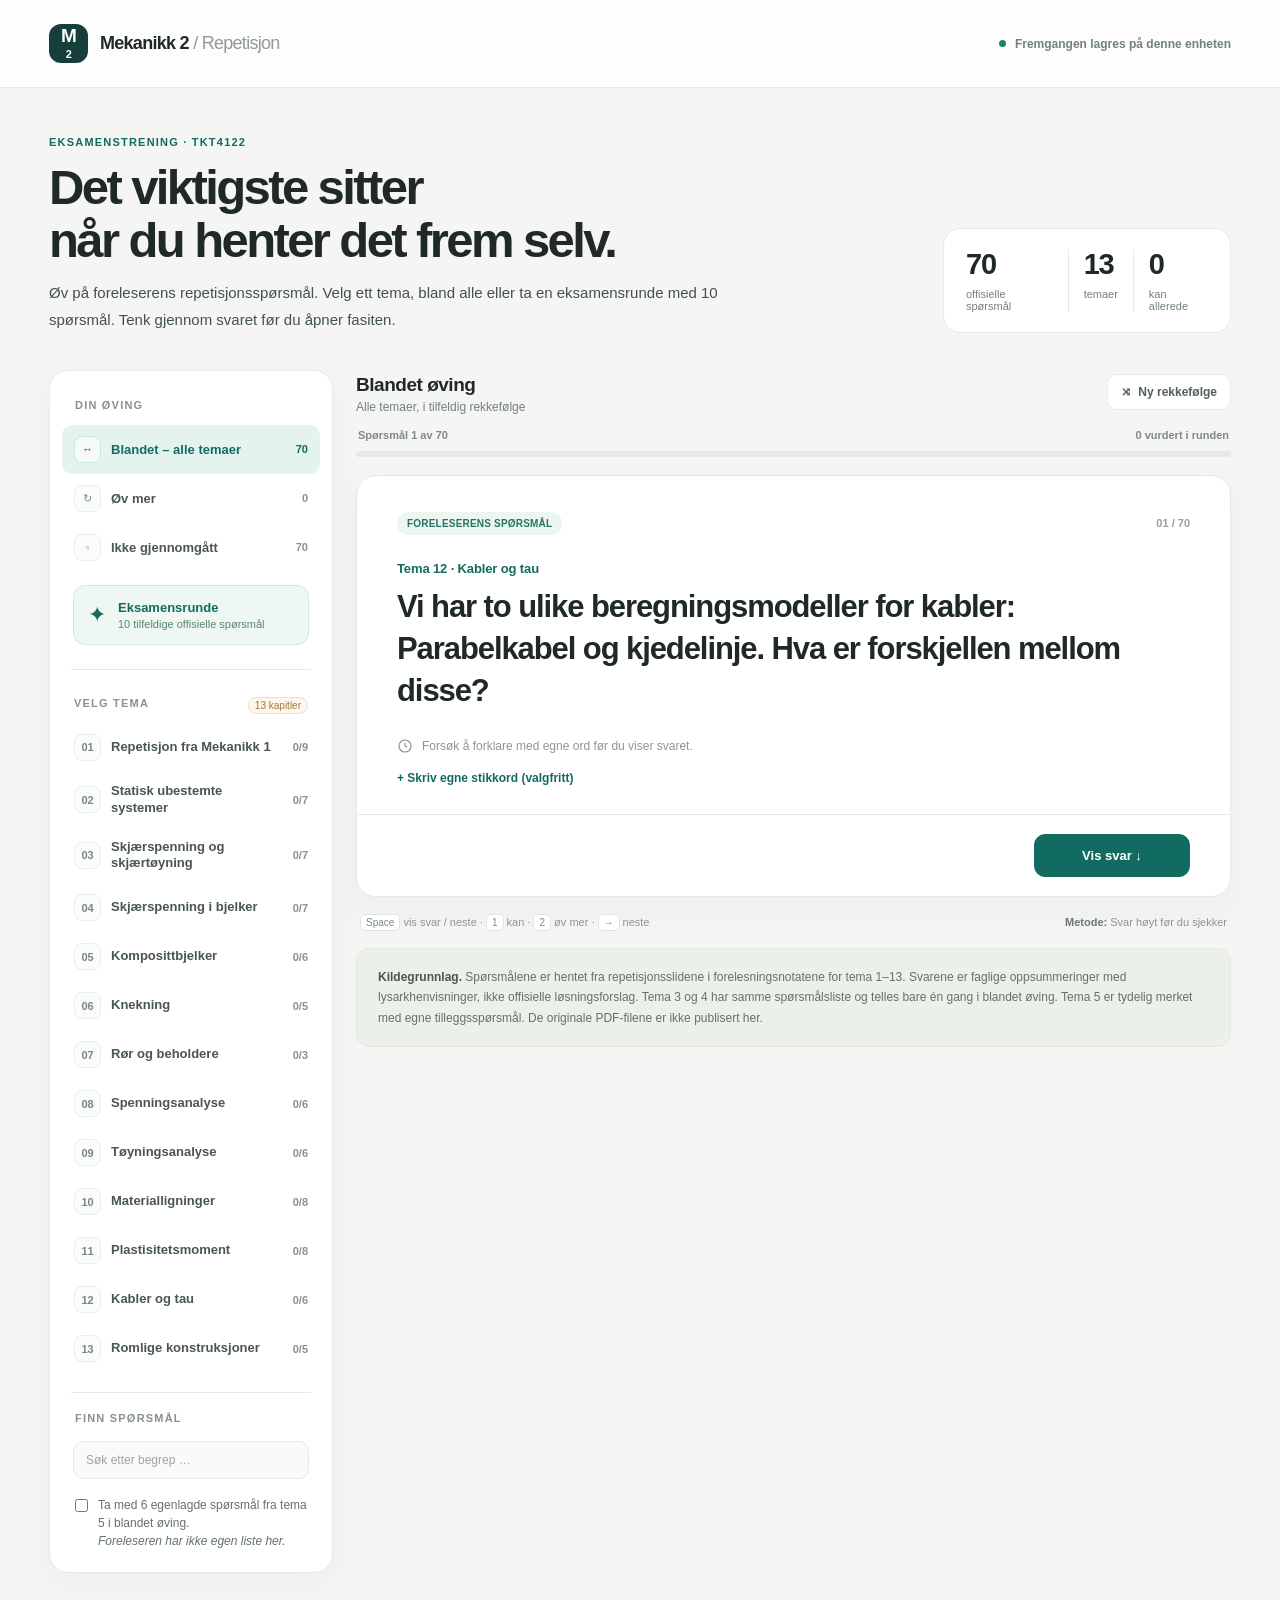
==== mekanikk2/index.html @ dd470636 "Legg til Mekanikk 2-repetisjon med kildebaserte spørsmålkort" ====
<!DOCTYPE html>
<html lang="nb">
<head>
<meta charset="utf-8">
<meta name="viewport" content="width=device-width,initial-scale=1,viewport-fit=cover">
<meta name="theme-color" content="#f5f6f3">
<meta name="description" content="Repetisjonsspørsmål for Mekanikk 2 – 70 offisielle spørsmål fra forelesningsnotatene, med kildebaserte fasitsvar.">
<title>Mek 2 · Repetisjon</title>
<style>
:root{--bg:#f5f6f3;--white:#fff;--ink:#202929;--ink2:#425054;--muted:#73807f;--line:#e5eae6;--accent:#126b60;--accentLight:#e5f3ef;--yellow:#e9ba66;--orange:#ac5c28;--orangeLight:#fbefe0;--red:#b14f49;--redLight:#fbefed;--radius:19px;--shadow:0 10px 38px rgba(35,55,48,.035)}
*{box-sizing:border-box}html{scroll-behavior:smooth}body{margin:0;background:var(--bg);color:var(--ink);font-family:Inter,ui-sans-serif,-apple-system,BlinkMacSystemFont,"Segoe UI",sans-serif;-webkit-font-smoothing:antialiased}button,input,textarea{font:inherit}button{cursor:pointer}button:focus-visible,input:focus-visible,textarea:focus-visible{outline:3px solid #6ca6a0;outline-offset:3px}a{color:var(--accent)}.shell{max-width:1258px;margin:0 auto;padding:0 38px}.topbar{height:88px;border-bottom:1px solid var(--line);background:rgba(255,255,255,.75)}.topbar .shell{display:flex;height:100%;align-items:center;justify-content:space-between}.brand{display:flex;align-items:center;gap:12px;user-select:none;font-weight:790;letter-spacing:-.04em;font-size:18px}.brandmark{display:grid;place-items:center;background:#163f3c;color:#fff;height:39px;width:39px;border-radius:12px;font-size:19px}.brandmark sup{font-size:11px;position:relative;top:-2px}.topnote{display:flex;align-items:center;gap:9px;font-size:12px;color:var(--muted);font-weight:560}.tiny-dot{width:7px;height:7px;background:#16876e;border-radius:50%}
.hero{padding:48px 0 37px;display:grid;grid-template-columns:minmax(0,1fr) 288px;gap:28px;align-items:end}.eyebrow{letter-spacing:.11em;font-weight:790;font-size:11px;text-transform:uppercase;color:var(--accent)}h1{font-size:clamp(32px,4.4vw,49px);letter-spacing:-.053em;line-height:1.085;margin:13px 0 13px;font-weight:760;max-width:730px}.intro{font-size:15px;line-height:1.75;color:var(--ink2);max-width:680px;margin:0}.hero-stats{display:flex;justify-content:space-between;gap:15px;border:1px solid var(--line);border-radius:17px;padding:20px 22px;background:#fff}.stat b{display:block;font-size:29px;font-weight:780;letter-spacing:-.04em;line-height:1.1}.stat span{display:block;font-size:11px;color:var(--muted);margin-top:7px}.stat-divider{width:1px;background:var(--line)}
.main{display:grid;grid-template-columns:284px minmax(0,1fr);gap:23px;align-items:start;padding-bottom:70px}.sidebar{border:1px solid var(--line);background:#fff;border-radius:var(--radius);padding:20px 12px 13px;box-shadow:var(--shadow)}.side-title{padding:0 13px;margin:8px 0 14px;font-size:11px;text-transform:uppercase;font-weight:780;letter-spacing:.11em;color:#87918d}.navbtn{width:100%;display:flex;align-items:center;gap:10px;border:0;background:transparent;color:#495654;border-radius:10px;text-align:left;padding:11px 12px;font-size:13px;font-weight:570;transition:background .15s,color .15s}.navbtn:hover{background:#f4f8f6}.navbtn.active{background:var(--accentLight);color:var(--accent);font-weight:750}.navbtn .navcount{margin-left:auto;font-size:11px;color:#869390;font-weight:650}.navbtn.active .navcount{color:var(--accent)}.number-icon{flex-shrink:0;display:grid;place-items:center;width:27px;height:27px;border:1px solid #e9eeea;border-radius:8px;font-size:11px;color:#788783;background:#fafcfb}.navbtn.active .number-icon{border-color:#cde8dd;background:#f6fbf9;color:var(--accent)}.sidebarhr{margin:19px 9px;border:0;border-top:1px solid var(--line)}.section-head{display:flex;align-items:center;justify-content:space-between;padding:0 12px}.section-head .side-title{padding:0}.extralabel{font-size:10px;color:#a47837;border:1px solid #f0dec4;background:#fdf7ec;border-radius:10px;padding:2px 6px}.checkrow{display:flex;gap:10px;align-items:start;padding:8px 13px 9px;cursor:pointer;font-size:12px;color:#63716d;line-height:1.5}.checkrow input{accent-color:var(--accent);margin:3px 0 0}.searchwrap{padding:3px 11px 9px}.search{width:100%;padding:11px 12px;border:1px solid var(--line);background:#fafbf9;color:var(--ink);border-radius:10px;font-size:12px}.search::placeholder{color:#9ba6a2}.examblock{padding:13px 11px 5px}.examBtn{border:1px solid #d6e5dd;background:#eff7f2;color:var(--accent);display:flex;gap:12px;align-items:center;text-align:left;width:100%;border-radius:12px;padding:14px}.examBtn:hover{background:#e2f0e8}.examBtn strong{font-size:13px;display:block}.examBtn small{display:block;margin-top:3px;color:#5b8376;font-size:11px}.examicon{font-size:22px}
.content{min-width:0}.practice-heading{display:flex;align-items:start;justify-content:space-between;margin:4px 0 15px;gap:15px}.practice-heading h2{font-size:19px;letter-spacing:-.025em;font-weight:740;margin:0 0 4px}.practice-heading p{font-size:12px;color:var(--muted);margin:0}.btn-outline{display:flex;gap:7px;align-items:center;padding:10px 13px;background:#fff;border:1px solid var(--line);border-radius:10px;color:#52615d;font-size:12px;font-weight:640;white-space:nowrap}.btn-outline:hover{border-color:#b9d3c8;color:var(--accent)}.progressrow{display:flex;justify-content:space-between;align-items:center;color:#7d8985;font-size:11px;font-weight:640;margin:0 2px 10px}.track{height:6px;background:#e3eae6;border-radius:99px;overflow:hidden;margin-bottom:18px}.fill{height:100%;background:var(--accent);border-radius:99px;transition:width .25s}
.questioncard{background:#fff;border:1px solid #e3e8e3;border-radius:20px;min-height:395px;box-shadow:0 14px 38px rgba(32,55,44,.04);overflow:hidden}.question-content{padding:36px 40px 28px}.cardtop{display:flex;gap:10px;align-items:center;justify-content:space-between}.pill{border-radius:99px;display:inline-flex;align-items:center;padding:6px 10px;font-size:10px;font-weight:760;letter-spacing:.02em;background:#edf5f1;color:#277464}.pill.extra{background:#fcf4e8;color:#a06d29}.qserial{color:#91a19b;font-size:11px;font-weight:650}.category{color:var(--accent);font-size:13px;font-weight:740;margin:26px 0 10px;letter-spacing:-.01em}.question{font-size:clamp(22px,3.1vw,31px);letter-spacing:-.035em;line-height:1.35;font-weight:690;max-width:760px;margin:0}.prompt{display:flex;gap:9px;align-items:center;color:#8b9892;font-size:12px;margin:27px 0 6px}.prompt svg{flex-shrink:0}.ownreplybtn{font-size:12px;border:0;padding:0;background:none;color:var(--accent);font-weight:650;margin-top:11px}.ownreply{display:none;margin-top:14px}.ownreply.show{display:block}.ownreply textarea{resize:vertical;width:100%;min-height:92px;padding:13px;border:1px solid var(--line);border-radius:11px;background:#fafbf9;color:var(--ink);font-size:13px}.answerbox{display:none;margin:4px 0 0;border-top:1px solid var(--line);padding:24px 40px 28px;background:linear-gradient(180deg,#fcfdfb,#fff)}.answerbox.show{display:block;animation:fade .2s ease}.answer-tag{display:flex;align-items:center;gap:9px;color:var(--accent);font-size:11px;text-transform:uppercase;letter-spacing:.09em;font-weight:800;margin:0 0 12px}.answer-main{font-size:16px;line-height:1.8;letter-spacing:-.006em;margin:0;max-width:770px;font-weight:570}.explain{font-size:13px;line-height:1.8;color:#53615d;margin:13px 0 0;max-width:780px}.formula{font-size:13px;letter-spacing:.01em;line-height:1.6;font-weight:670;color:#315a53;margin:19px 0 0;padding:13px 16px;background:#f1f8f5;border-radius:10px;white-space:pre-wrap;overflow-wrap:anywhere}.source{display:flex;flex-wrap:wrap;gap:7px;align-items:center;color:#7f8985;font-size:11px;margin:20px 0 0}.src-highlight{font-weight:690;color:#586965}.card-footer{border-top:1px solid var(--line);padding:19px 40px;display:flex;align-items:center;justify-content:space-between;gap:18px;background:#fff}.primary{background:var(--accent);color:#fff;border:1px solid var(--accent);border-radius:11px;padding:13px 19px;font-size:13px;font-weight:720;min-width:156px}.primary:hover{background:#105b52}.leftactions{display:flex;gap:8px;flex-wrap:wrap}.assessment{display:none;gap:9px;align-items:center}.assessment.show{display:flex}.ratebtn{display:flex;align-items:center;gap:8px;font-size:12px;font-weight:680;border:1px solid #dce8e0;background:#f8fbf9;color:#416d5f;border-radius:10px;padding:12px 14px}.ratebtn.review{border-color:#eedad6;background:#fff9f8;color:#a45b54}.ratebtn.sel{box-shadow:0 0 0 2px #c0deca inset}.ratebtn.review.sel{box-shadow:0 0 0 2px #e8beb8 inset}.hintbar{display:flex;gap:20px;align-items:center;justify-content:space-between;color:#8b9691;font-size:11px;line-height:1.5;padding:17px 4px}.hintbar span strong{color:#6c7a73}.hintbar kbd{font-family:inherit;font-size:10px;border:1px solid #dfe6e1;background:#fff;padding:2px 5px;border-radius:5px;color:#7b8a83}.footer-msg{padding:18px 21px;background:#ecf0eb;border:1px solid #e3e9e3;border-radius:13px;color:#64716b;font-size:12px;line-height:1.7}.footer-msg strong{color:#465750}.empty{padding:42px 40px;display:flex;flex-direction:column;align-items:start;gap:12px}.empty h3{margin:0;font-size:25px;letter-spacing:-.03em}.empty p{margin:0;line-height:1.7;color:#65716c;font-size:14px;max-width:560px}.empty .primary{margin-top:9px}.status-chip{display:inline-flex;gap:7px;align-items:center;border:1px solid #e2e9e4;border-radius:30px;font-size:11px;padding:6px 10px;background:#fff;color:#607269}
@keyframes fade{from{opacity:.2;transform:translateY(-3px)}to{opacity:1;transform:translateY(0)}}
@media(max-width:950px){.shell{padding:0 24px}.main{grid-template-columns:238px minmax(0,1fr);gap:16px}.hero{grid-template-columns:1fr}.hero-stats{max-width:350px}.question-content,.answerbox{padding-left:27px;padding-right:27px}.card-footer{padding-left:27px;padding-right:27px}}
@media(max-width:690px){.shell{padding:0 16px}.topbar{height:70px}.topnote{font-size:10px}.topnote .tiny-dot{display:none}.brand{font-size:16px}.brandmark{height:35px;width:35px}.hero{padding:31px 0 25px;gap:19px}.hero h1{font-size:35px}.intro{font-size:13px}.hero-stats{max-width:unset;padding:15px 19px}.stat b{font-size:23px}.stat span{font-size:10px}.main{display:flex;flex-direction:column;gap:22px}.sidebar{width:100%;padding:15px 10px 10px}.topiclist{display:grid;grid-template-columns:repeat(2,minmax(0,1fr));gap:2px}.topiclist .navbtn{font-size:11px;padding:8px 7px;gap:6px}.topiclist .number-icon{width:23px;height:23px;font-size:10px}.navbtn .navcount{font-size:10px}.section-head .side-title{margin:8px 0}.examblock{padding:10px 7px}.practice-heading{margin-top:0}.practice-heading h2{font-size:17px}.questioncard{min-height:unset}.question-content{padding:27px 23px 22px}.question{font-size:25px}.category{margin-top:23px}.answerbox{padding:23px}.card-footer{padding:14px 18px;display:flex;align-items:stretch;flex-direction:column-reverse;gap:11px}.card-footer .primary{width:100%}.leftactions{width:100%}.assessment{width:100%}.ratebtn{flex:1;justify-content:center}.hintbar{display:none}.footer-msg{font-size:11px}.progressrow{margin-top:4px}.searchwrap{padding:1px 7px 6px}}
@media(prefers-reduced-motion:reduce){*{scroll-behavior:auto!important;animation:none!important;transition:none!important}}
</style>
</head>
<body>
<div class="topbar"><div class="shell"><div class="brand"><div class="brandmark">M<sup>2</sup></div><span>Mekanikk 2 <span style="color:#8f9a94;font-weight:470">/ Repetisjon</span></span></div><div class="topnote"><span class="tiny-dot"></span>Fremgangen lagres på denne enheten</div></div></div>
<div class="shell"><section class="hero"><div><div class="eyebrow">EKSAMENSTRENING · TKT4122</div><h1>Det viktigste sitter<br>når du henter det frem selv.</h1><p class="intro">Øv på foreleserens repetisjonsspørsmål. Velg ett tema, bland alle eller ta en eksamensrunde med 10 spørsmål. Tenk gjennom svaret før du åpner fasiten.</p></div><div class="hero-stats"><div class="stat"><b id="statOfficial">70</b><span>offisielle spørsmål</span></div><div class="stat-divider"></div><div class="stat"><b id="statTopics">13</b><span>temaer</span></div><div class="stat-divider"></div><div class="stat"><b id="statKnown">0</b><span>kan allerede</span></div></div></section>
<div class="main"><aside class="sidebar" aria-label="Velg øving og tema">
<div class="side-title">Din øving</div><button class="navbtn active" type="button" id="navAll" data-nav="all"><span class="number-icon">↔</span> Blandet – alle temaer <span class="navcount">70</span></button><button class="navbtn" type="button" id="navReview" data-nav="review"><span class="number-icon">↻</span> Øv mer <span class="navcount" id="reviewCount">0</span></button><button class="navbtn" type="button" id="navUnseen" data-nav="unseen"><span class="number-icon">◦</span> Ikke gjennomgått <span class="navcount" id="unseenCount">70</span></button>
<div class="examblock"><button type="button" class="examBtn" id="examButton"><span class="examicon">✦</span><span><strong>Eksamensrunde</strong><small>10 tilfeldige offisielle spørsmål</small></span></button></div>
<hr class="sidebarhr"><div class="section-head"><span class="side-title">Velg tema</span><span class="extralabel">13 kapitler</span></div><div class="topiclist" id="topicList"></div><hr class="sidebarhr"><div class="side-title">Finn spørsmål</div><div class="searchwrap"><input class="search" id="searchInput" type="search" placeholder="Søk etter begrep …" aria-label="Søk i spørsmålene"></div><label class="checkrow"><input type="checkbox" id="includeExtra"> <span>Ta med 6 egenlagde spørsmål fra tema 5 i blandet øving.<br><em>Foreleseren har ikke egen liste her.</em></span></label></aside>
<section class="content" aria-label="Spørsmål og svar"><div class="practice-heading"><div><h2 id="sessionTitle">Blandet øving</h2><p id="sessionSubtitle">Alle foreleserens spørsmål, tilfeldig rekkefølge</p></div><button type="button" class="btn-outline" id="reshuffle" title="Start ny tilfeldig runde"><span aria-hidden="true">⤨</span> Ny rekkefølge</button></div><div class="progressrow"><span id="sessionCounter">Spørsmål 1 av 70</span><span id="sessionCompleted">0 gjennomgått i runden</span></div><div class="track" role="progressbar" aria-label="Fremgang i øvingsrunde" aria-valuemin="0" aria-valuemax="100" aria-valuenow="0" id="progressBar"><div class="fill" id="progressFill" style="width:0%"></div></div>
<div id="questionArea" aria-live="polite"></div><div class="hintbar"><span><kbd>Space</kbd> vis svar / neste · <kbd>1</kbd> kan · <kbd>2</kbd> øv mer · <kbd>→</kbd> neste</span><span><strong>Metode:</strong> Svar høyt før du sjekker</span></div><div class="footer-msg"><strong>Kildegrunnlag.</strong> Spørsmålene er hentet fra repetisjonsslidene i forelesningsnotatene for tema 1–13. Svarene er faglige oppsummeringer med lysarkhenvisninger, ikke offisielle løsningsforslag. Tema 3 og 4 har samme spørsmålsliste og telles bare én gang i blandet øving. Tema 5 er tydelig merket med egne tilleggsspørsmål. De originale PDF-filene er ikke publisert her.</div></section></div></div>
<script id="dataset" type="application/json">{"topics":[{"id":1,"name":"Repetisjon fra Mekanikk 1","file":"1 Repetisjon fra Mekanikk 1 (1).pdf","questions":9},{"id":2,"name":"Statisk ubestemte systemer","file":"2 Statisk ubestemte systemer.pdf","questions":7},{"id":3,"name":"Skjærspenning og skjærtøyning","file":"3 Skjærspenning i bjelker.pdf","questions":7},{"id":4,"name":"Skjærspenning i bjelker","file":"4 Skjærspenning i bjelker.pdf","questions":7},{"id":5,"name":"Komposittbjelker","file":"5 Komposittbjelker.pdf","questions":6},{"id":6,"name":"Knekning","file":"6 Knekning.pdf","questions":5},{"id":7,"name":"Rør og beholdere","file":"7 - Rør og beholdere.pdf","questions":3},{"id":8,"name":"Spenningsanalyse","file":"8 Spenningsanalyse.pdf","questions":6},{"id":9,"name":"Tøyningsanalyse","file":"9 Tøyningsanalyse.pdf","questions":6},{"id":10,"name":"Materialligninger","file":"10 Materialligninger (1).pdf","questions":8},{"id":11,"name":"Plastisitetsmoment","file":"11 Plastisitetsmoment.pdf","questions":8},{"id":12,"name":"Kabler og tau","file":"12 Kabler og tau.pdf","questions":6},{"id":13,"name":"Romlige konstruksjoner","file":"13 Romlige konstruksjoner.pdf","questions":5}],"questions":[{"id":"t1q1","topics":[1],"q":"Hvordan defineres normalspenning σ og skjærspenning τ?","short":"Normalspenning σ virker normalt på en snittflate. Skjærspenning τ virker tangentielt (parallelt) med snittflaten.","detail":"Ved sentrisk aksialkraft og jevn fordeling er σ = N/A. Midlere skjærspenning ved skjærkraft er τ_middel = V/A; den reelle fordelingen kan være ujevn.","formula":"σ = N/A   ·   τ_middel = V/A","refs":[3,4,12],"ref_labels":["1-3","1-4","1-12"],"official":true,"source_label":"Tema 1: 1-35"},{"id":"t1q2","topics":[1],"q":"Hvordan defineres lengdetøyning ε og skjærtøyning γ?","short":"Lengdetøyning ε beskriver relativ lengdeendring; skjærtøyning γ beskriver vinkelendringen mellom materiallinjer som opprinnelig sto normalt på hverandre.","detail":"Lengdetøyning er dimensjonsløs. Skjærtøyning uttrykkes i radianer og er også dimensjonsløs.","formula":"ε = ΔL/L₀   ·   γ = vinkelendring [rad]","refs":[5,6,12],"ref_labels":["1-5","1-6","1-12"],"official":true,"source_label":"Tema 1: 1-35"},{"id":"t1q3","topics":[1],"q":"Hva forstår vi med lineær elastisitet? Formuler Hookes lov.","short":"Lineær elastisitet betyr at spenning og tøyning er proporsjonale og at deformasjonen går tilbake ved avlastning. Denne sammenhengen kalles Hookes lov.","detail":"E er elastisitetsmodulen for normaltøyning, mens G er skjærmodulen. Loven gjelder i materialets lineært elastiske område.","formula":"σ = Eε   ·   τ = Gγ","refs":[7,9,12],"ref_labels":["1-7","1-9","1-12"],"official":true,"source_label":"Tema 1: 1-35"},{"id":"t1q4","topics":[1],"q":"Hvordan beregner vi spenning og deformasjon pga. aksialkraft (N), bøyemoment (M) og torsjonsmoment (Mx = T)?","short":"Vi bruker sammenhengen mellom snittkraft, spenning og stivhet for hver lastvirkning: aksialkraft gir normalspenning og lengdeendring, bøyemoment gir bøyespenning og krumning, torsjon gir skjærspenning og vridning.","detail":"For konstant tverrsnitt, lineært elastisk materiale og de vanlige bjelkeantakelsene: aksial stav ΔL = NL/(EA); bøying σ = Mz/I og 1/ρ = M/(EI); for sirkulære aksler i torsjon τ = Tr/Iₚ og vridningsvinkel φ = TL/(GIₚ). Fortegn og akser må følge oppgavens konvensjon.","formula":"Aksialt: σ=N/A, ΔL=NL/(EA)  ·  Bøying: σ=Mz/I, 1/ρ=M/(EI)  ·  Torsjon (sirkel): τ=Tr/Iₚ, φ=TL/(GIₚ)","refs":[10,12,13,21,23],"ref_labels":["1-10","1-12","1-13","1-21","1-24"],"official":true,"source_label":"Tema 1: 1-35"},{"id":"t1q5","topics":[1],"q":"Hvordan bestemmer vi beliggenheten til arealsenteret av et tverrsnitt?","short":"Arealsenteret finnes ved å dividere tverrsnittets første arealmoment med totalarealet.","detail":"Del gjerne et sammensatt tverrsnitt i rektangler. Summer Aᵢ·yᵢ og Aᵢ·zᵢ med fortegn; et hull har negativt areal. Arealsenteret ligger i skjæringspunktet mellom aksene gjennom de beregnede koordinatene.","formula":"y꜀ = Σ(Aᵢyᵢ)/ΣAᵢ   ·   z꜀ = Σ(Aᵢzᵢ)/ΣAᵢ","refs":[16,17],"ref_labels":["1-16","1-17"],"official":true,"source_label":"Tema 1: 1-35"},{"id":"t1q6","topics":[1],"q":"Hvordan regner vi ut andre arealmoment av et tverrsnitt?","short":"Andre arealmoment finnes ved å integrere kvadrert avstand til aktuell akse over tverrsnittsarealet.","detail":"For sammensatte tverrsnitt summerer vi hvert delareals eget andre arealmoment og Steiner-bidraget Aᵢdᵢ². Avstanden d må måles vinkelrett på den aktuelle aksen.","formula":"Iᵧ = ∫ z² dA   ·   Iᵧ = Σ(Iᵧ,egen,ᵢ + Aᵢdᵢ²)","refs":[16,18,19],"ref_labels":["1-16","1-18","1-19"],"official":true,"source_label":"Tema 1: 1-35"},{"id":"t1q7","topics":[1],"q":"Hvordan bestemmer vi lastvirkningsdiagrammene (N, V, M) til en konstruksjon? Hva bruker vi diagrammene til?","short":"Finn først opplagerreaksjonene fra likevekt, legg snitt i konstruksjonen og bestem indre normalkraft N, skjærkraft V og bøyemoment M som funksjon av posisjon. Tegn diagrammene.","detail":"Diagrammene viser hvordan lastene føres gjennom konstruksjonen og brukes til dimensjonering av styrke og deformasjoner. Kontroll: V er stigningstallet til M, og M har ekstremum der V=0 (på glatte deler).","formula":"dM/dx = V (med forelesningens fortegnskonvensjon)","refs":[26,27,28],"ref_labels":["1-27","1-28","1-29"],"official":true,"source_label":"Tema 1: 1-35"},{"id":"t1q8","topics":[1],"q":"Hva er forutsetningene for lineær (teknisk) bjelketeori?","short":"Teknisk bjelketeori forutsetter at plane tverrsnitt forblir plane og normale på bjelkeaksen, enaksial spenningstilstand, lineært elastisk materiale og små helninger/deformasjoner.","detail":"Dette er Navier–Bernoulli-hypotesen: skjærdeformasjoner neglisjeres i bøyeberegningen. Dermed varierer lengdetøyning og normalspenning lineært gjennom høyden.","formula":"σ = Mz/I   ·   1/ρ = M/(EI)","refs":[21,22,23],"ref_labels":["1-21","1-22","1-24"],"official":true,"source_label":"Tema 1: 1-35"},{"id":"t1q9","topics":[1],"q":"Hva forstår vi med krumning? Hvilken sammenheng har vi mellom moment og krumning?","short":"Krumning er et mål på hvor kraftig den deformerte bjelkeaksen bøyer seg, definert som 1/ρ der ρ er krumningsradiusen.","detail":"Ved lineær elastisk bøying er krumningen proporsjonal med momentet og omvendt proporsjonal med bøyestivheten EI. For små helninger kan den knyttes til den andrederiverte av nedbøyningen.","formula":"1/ρ = M/(EI)   ·   M/(EI) = −wʺ (med valgt fortegn)","refs":[22,23],"ref_labels":["1-22","1-24"],"official":true,"source_label":"Tema 1: 1-35"},{"id":"t2q1","topics":[2],"q":"Hva er kriteriet for at en konstruksjon er statisk (u)bestemt?","short":"En konstruksjon er statisk ubestemt når antall ukjente reaksjoner/snittsresultanter er større enn antall uavhengige likevektsligninger.","detail":"Et statisk bestemt, stabilt system kan beregnes med likevektsligningene alene. Ekstra fastholdinger gjør systemet statisk ubestemt; telling er et første kriterium og konstruksjonen må også være stabil.","formula":"2D: ΣFₓ=0, ΣF_z=0, ΣM=0","refs":[3,30],"ref_labels":["2-3","2-30"],"official":true,"source_label":"Tema 2: 2-31"},{"id":"t2q2","topics":[2],"q":"I en statisk ubestemt konstruksjon er det «for få» likevektsligninger. Hvordan skaffer vi oss ekstra ligning(er)?","short":"Vi får ekstra ligninger ved å bruke kompatibilitetskrav for forskyvninger og rotasjoner i konstruksjonen.","detail":"Lag et statisk bestemt grunnsystem, beregn deformasjoner fra ytre laster og fra fjernede reaksjoner, og krev at summen oppfyller de opprinnelige geometriske randbetingelsene.","formula":"Eksempel: w(B)=0 ved et ikke-senkende støttepunkt","refs":[3,5,9,10],"ref_labels":["2-3","2-5","2-9","2-10"],"official":true,"source_label":"Tema 2: 2-31"},{"id":"t2q3","topics":[2],"q":"Hva forstår vi med et statisk bestemt grunnsystem?","short":"Et statisk bestemt grunnsystem (SBG) er en stabil konstruksjon vi får ved å fjerne akkurat nok fastholdinger eller indre bindinger fra det opprinnelige statisk ubestemte systemet.","detail":"Vi erstatter de fjernede reaksjonene med ukjente krefter/momenter og finner dem fra kompatibilitet. Et ledd kan for eksempel frigjøre et innvendig moment.","formula":"SBG + ukjente redundante reaksjoner + kompatibilitet = opprinnelig system","refs":[5,6,11],"ref_labels":["2-5","2-6","2-11"],"official":true,"source_label":"Tema 2: 2-31"},{"id":"t2q4","topics":[2],"q":"Hva forstår vi med kompatibilitet?","short":"Kompatibilitet betyr at deformasjonene må være geometrisk mulige og oppfylle konstruksjonens forbindelser og opplagerbetingelser.","detail":"Ved et fast, ikke-senkende opplager er aktuell forskyvning null; i et stivt hjørne har de tilknyttede bjelkene samme rotasjon. Kompatibilitet gjelder altså forskyvninger og rotasjoner, ikke «like krefter».","formula":"Eksempel: wᴮ=0, eller φᴮ₁=φᴮ₂","refs":[3,5,9,10],"ref_labels":["2-3","2-5","2-9","2-10"],"official":true,"source_label":"Tema 2: 2-31"},{"id":"t2q5","topics":[2],"q":"Hvordan påvirkes responsen i et statisk ubestemt system av at en av komponentene får endret bøyestivhet EI? Hva hvis systemet er statisk bestemt?","short":"I et statisk ubestemt system kan endret EI endre hvordan kreftene og momentene fordeles mellom komponentene, og dermed også deformasjonene.","detail":"Stivheten avgjør hvor store redundante reaksjoner som kreves av kompatibiliteten. I et statisk bestemt system endres normalt ikke snittkrefter og reaksjoner ved endret EI, men deformasjonene endres.","formula":"Ubestemt: reaksjoner og deformasjoner påvirkes. Bestemt: primært deformasjoner påvirkes.","refs":[3,5,30],"ref_labels":["2-3","2-5","2-30"],"official":true,"source_label":"Tema 2: 2-31"},{"id":"t2q6","topics":[2],"q":"Hva forstår vi med en støttesenkning? Hva slags konsekvens får vi i et statisk ubestemt system? Hva hvis systemet er statisk bestemt?","short":"Støttesenkning betyr at et opplager/fundament flytter seg, for eksempel nedover med en gitt avstand s.","detail":"I et statisk ubestemt system kan setningen gi tvangskrefter og tvangsmomenter fordi de andre bindingene hindrer fri deformasjon. I et stabilt statisk bestemt system vil ideell støttesenkning normalt endre geometrien/deformasjonen, men ikke skape slike tvangskrefter.","formula":"Kompatibilitetskrav ved senket støtte: w(C)=s (med korrekt fortegn)","refs":[16,30],"ref_labels":["2-16","2-30"],"official":true,"source_label":"Tema 2: 2-31"},{"id":"t2q7","topics":[2],"q":"Hva er konsekvensen av temperaturendring i et statisk ubestemt system? Hva hvis systemet er statisk bestemt?","short":"En temperaturendring kan gi tvangskrefter og tvangsmomenter i statisk ubestemte systemer dersom temperaturdeformasjonen hindres av fastholdingene.","detail":"For et statisk bestemt system med fri mulighet til termisk utvidelse oppstår normalt ingen termisk tvangskraft; lengden endres. Dette gjelder forelesningens idealiserte sammenligning.","formula":"Fri termisk lengdeendring: ΔL_T = α ΔT L","refs":[9,22,30],"ref_labels":["2-9","2-22","2-30"],"official":true,"source_label":"Tema 2: 2-31"},{"id":"t3q1","topics":[3,4],"q":"Hva er ulempe(ne) med formelen for midlere skjærspenning pga. V?","short":"Formelen τ_middel = V/A gir bare gjennomsnittet over tverrsnittet og beskriver ikke den faktiske fordelingen av skjærspenninger.","detail":"Den kan undervurdere største lokale skjærspenning og sier ingenting om hvordan den varierer i steg, flenser eller frie kanter. Den kan brukes til enkle overslag.","formula":"τ_middel = V/A, men τ = τ(y,z)","refs":[3,4,5,21],"ref_labels":["4-3","4-4","4-5","4-21"],"official":true,"source_label":"Tema 3: 3-9 / tema 4: 4-35"},{"id":"t3q2","topics":[3,4],"q":"Hva forstår vi med akseparallell skjærstrøm? Hvorfor er det viktig at et tverrsnitt kan ivareta akseparallell skjærstrøm?","short":"Akseparallell skjærstrøm qᵥ er langsgående skjærkraft per lengdeenhet i en bjelke, nødvendig for likevekt når bøyemomentet endrer seg langs bjelken.","detail":"Ved varierende M endres normalspenningene mellom to snitt. Skjærstrømmen overfører differansen langs bjelken slik at delarealene virker sammen; uten tilstrekkelig forbindelse kan lagene gli fra hverandre.","formula":"qᵥ = V·S′ᵧ / Iᵧ   [N/mm]","refs":[7,9,10,11,21],"ref_labels":["4-7","4-9","4-10","4-11","4-21"],"official":true,"source_label":"Tema 3: 3-9 / tema 4: 4-35"},{"id":"t3q3","topics":[3,4],"q":"Hvordan beregner vi skjærspenning pga. V?","short":"Beregn skjærspenningen med bjelkens skjærformel: skjærkraft ganger første arealmoment, delt på andre arealmoment og lokal tykkelse/bredde.","detail":"S′ᵧ er første arealmoment for delarealet fra en spenningsfri rand fram til snittet. Bruk rett orientert Iᵧ og lokal tykkelse t. Formelen gjelder i rammen av den akseparallelle bjelketeorien.","formula":"τ = V·S′ᵧ/(Iᵧ·t)   og   qᵥ = V·S′ᵧ/Iᵧ","refs":[10,11,12,34],"ref_labels":["4-10","4-11","4-12","4-34"],"official":true,"source_label":"Tema 3: 3-9 / tema 4: 4-35"},{"id":"t3q4","topics":[3,4],"q":"Skjærspenningene pga. V er lineære i tverrsnittsdeler som er orientert vinkelrett på V. Hvorfor?","short":"For en tverrsnittsdel vinkelrett på skjærkraften (typisk horisontal flens når V er vertikal) vokser S′ lineært med avstanden fra fri kant.","detail":"Avstanden fra nøytralaksen til delarealene er omtrent konstant gjennom en tynn flens. Når vi går en lengde x inn fra den frie kanten, vokser arealet A′ proporsjonalt med x; da vokser S′=A′·arm og dermed τ lineært.","formula":"Konstant t og arm ⇒ S′ ∝ x ⇒ τ ∝ x","refs":[22,26,31,34],"ref_labels":["4-22","4-26","4-31","4-34"],"official":true,"source_label":"Tema 3: 3-9 / tema 4: 4-35"},{"id":"t3q5","topics":[3,4],"q":"Skjærspenningene pga. V har parabel-fordeling i tverrsnittsdeler som ikke er orientert vinkelrett på V. Hvorfor?","short":"For en tverrsnittsdel med utstrekning langs skjærkraften (typisk et vertikalt steg når V er vertikal) blir første arealmoment en andregradsfunksjon av høyden.","detail":"Arealet som inkluderes endres samtidig som avstanden til nøytralaksen endres; integrasjon av z dA gir et kvadratisk uttrykk. Med konstant tykkelse følger en parabolsk skjærspenningsfordeling.","formula":"S′(z) = ∫z dA ⇒ τ(z) er typisk parabolsk","refs":[17,23,26,34],"ref_labels":["4-17","4-23","4-26","4-34"],"official":true,"source_label":"Tema 3: 3-9 / tema 4: 4-35"},{"id":"t3q6","topics":[3,4],"q":"Hvorfor er skjærspenningen lik null på tuppen av en flens?","short":"Skjærspenningen er null ved en fri, ubelastet flenstupp fordi flaten ikke kan overføre skjærkrefter til omgivelsene.","detail":"Sett fra skjærformelen blir også det avskårne delarealet A′ lik null helt ute ved flensens frie ende, slik at S′=0 og dermed τ=0.","formula":"Ved fri flenstupp: S′=0 ⇒ τ=0","refs":[5,31,33,34],"ref_labels":["4-5","4-31","4-33","4-34"],"official":true,"source_label":"Tema 3: 3-9 / tema 4: 4-35"},{"id":"t3q7","topics":[3,4],"q":"Hvor finner vi den maksimale skjærspenningen?","short":"Maksimal skjærspenning opptrer ofte i steget nær nøytralaksen, men dette er ikke en universell regel.","detail":"Finn den ved å undersøke τ=V S′/(I t) over aktuelle tverrsnittsdeler. Sjekk også hjørner, overgang steg/flens og steder der tykkelsen endres; man kan ikke bare anta at maksimum alltid er i nøytralaksen.","formula":"τ_max = max |V S′/(I t)| over aktuelle snitt","refs":[26,30,31,34],"ref_labels":["4-26","4-30","4-31","4-34"],"official":true,"source_label":"Tema 3: 3-9 / tema 4: 4-35"},{"id":"t5e1","topics":[5],"q":"Hva er en komposittbjelke, og hvilken forutsetning gjør vi om forbindelsen mellom materialene?","short":"En komposittbjelke består av minst to forskjellige materialer, ofte med ulik elastisitetsmodul E.","detail":"I Mekanikk 2 forutsetter vi fullt heft mellom materiallagene, altså ingen innbyrdes glidning. Dette gjør at lagene virker sammen under bøying.","formula":"Fullt samvirke: ingen glidning mellom lagene","refs":[3,7],"ref_labels":["5-3","5-7"],"official":false,"source_label":"Tema 5: egenlaget spørsmål"},{"id":"t5e2","topics":[5],"q":"Hvilke tre grunnleggende antakelser brukes for komposittbjelker i Mekanikk 2?","short":"Plane tverrsnitt forblir plane, materiallagene har fullt heft, og materialene oppfører seg lineært elastisk.","detail":"Første antakelse er Navier–Bernoulli-hypotesen. Fullt heft gir felles tøyningsfordeling, mens σᵢ=Eᵢε gjør at spenningen kan bli forskjellig i ulike materialer.","formula":"Plane snitt + fullt heft + lineært elastisk","refs":[7,11],"ref_labels":["5-7","5-11"],"official":false,"source_label":"Tema 5: egenlaget spørsmål"},{"id":"t5e3","topics":[5],"q":"Hvordan finner vi nøytralaksen i en enkeltsymmetrisk komposittbjelke?","short":"Den finnes ved å kreve null resulterende normalkraft ved ren bøying, med materialenes forskjellige E-moduler tatt med.","detail":"Bruk E-vektet arealsenter, eller transformert tverrsnitt. Den geometriske arealsenteraksen er ikke nødvendigvis nøytralaksen.","formula":"z_NA = Σ(EᵢAᵢzᵢ)/Σ(EᵢAᵢ)","refs":[11,12,15],"ref_labels":["5-11","5-12","5-15"],"official":false,"source_label":"Tema 5: egenlaget spørsmål"},{"id":"t5e4","topics":[5],"q":"Hvordan finner vi effektiv bøyestivhet og normalspenning i en komposittbjelke?","short":"Effektiv bøyestivhet er summen av EᵢIᵢ om felles nøytralakse, og normalspenningen i material i beregnes fra krumningen og Eᵢ.","detail":"Hvert andre arealmoment må regnes om samme nøytralakse, gjerne med Steiner. Den lineære tøyningsfordelingen er felles for alle materiallag, men spenningen varierer med Eᵢ.","formula":"(EI)_eff = Σ Eᵢ Iᵢ   ·   σᵢ = Eᵢ M z/(EI)_eff","refs":[8,11,12],"ref_labels":["5-8","5-11","5-12"],"official":false,"source_label":"Tema 5: egenlaget spørsmål"},{"id":"t5e5","topics":[5],"q":"Hva er et transformert tverrsnitt, og hvordan brukes det?","short":"Et transformert tverrsnitt er en beregningsmodell hvor ulike materialer omregnes til et valgt basismateriale ved hjelp av E-forholdet.","detail":"Bredden til hvert materiale multipliseres med nᵢ=Eᵢ/E₀. Deretter finner vi nøytralakse, I_tr og til slutt spenninger i hvert materiale ved å multiplisere tilbake med nᵢ.","formula":"nᵢ = Eᵢ/E₀   ·   σᵢ = nᵢ Mz/I_tr","refs":[14,15],"ref_labels":["5-14","5-15"],"official":false,"source_label":"Tema 5: egenlaget spørsmål"},{"id":"t5e6","topics":[5],"q":"Hvorfor legger man armering i betong, og hva skjer etter at betongen risser i strekksonen?","short":"Betong er sterk i trykk, men svak og sprø i strekk. Stålarmering brukes derfor til å ta opp strekkreftene.","detail":"Etter opprissing i strekksonen (stadium 2) neglisjeres ofte betongens strekkbidrag i beregningen: armeringen tar strekk, mens betongen hovedsakelig tar trykk.","formula":"Stadium 2: armering i strekk + betong i trykk","refs":[18,20,21,22],"ref_labels":["5-18","5-20","5-21","5-22"],"official":false,"source_label":"Tema 5: egenlaget spørsmål"},{"id":"t6q1","topics":[6],"q":"Hva forstår vi med knekning? Hva slags lastvirkning forårsaker knekning?","short":"Knekning er en stabilitetssvikt der en trykkpåkjent komponent får store sideveis deformasjoner når trykkraften blir tilstrekkelig stor.","detail":"Det er først og fremst aksial trykkraft som driver fenomenet, ikke strekkraft. Komponenter kan knekke før materialet når sin flytespenning.","formula":"P_kr = π²EI/Lₖ²","refs":[3,5,6],"ref_labels":["6-3","6-5","6-6"],"official":true,"source_label":"Tema 6: 6-23"},{"id":"t6q2","topics":[6],"q":"Hvilke forutsetninger ligger til grunn for Eulers formel for elastisk knekklast? Hvorfor kommer vi til kort med lineær bjelketeori?","short":"Eulers formel bygger på en ideell, slank søyle med lineært elastisk materiale, konstant bøyestivhet, sentrisk trykkraft, ingen formfeil og neglisjerbar aksialdeformasjon.","detail":"Den forutsetter konstant aksialkraft og hensyn til deformert geometri. Førsteordens lineær bjelketeori finner likevekt i udeformert tilstand og fanger derfor ikke opp ekstra bøyemoment P·w når staven bøyer ut (andreordenseffekt).","formula":"M_tillegg ≈ P·w   ·   P_kr = π²EI/Lₖ²","refs":[5,6,10],"ref_labels":["6-5","6-6","6-10"],"official":true,"source_label":"Tema 6: 6-23"},{"id":"t6q3","topics":[6],"q":"Hva forstår vi med knekklengde? Er det fordelaktig med stor eller liten knekklengde?","short":"Knekklengden Lₖ er en ekvivalent lengde som tar hensyn til søylens fastholdinger og knekkeform; i forelesningen tolkes den som avstanden mellom momentfrie punkter.","detail":"Kortere Lₖ er gunstig fordi kritisk knekklast øker med 1/Lₖ². For eksempel halvert knekklengde gir fire ganger Eulerlasten, alt annet likt.","formula":"P_kr ∝ 1/Lₖ²","refs":[10,11,19],"ref_labels":["6-10","6-11","6-19"],"official":true,"source_label":"Tema 6: 6-23"},{"id":"t6q4","topics":[6],"q":"Hva er hensikten med en avstivning?","short":"En avstivning hindrer eller begrenser sideveis forskyvning og dermed den svakeste knekkeformen.","detail":"Når avstivningen er effektiv, reduseres knekklengden og kritisk knekklast øker. Eksempel fra forelesningen: avstivning på midten av en Eulerstav gir fire ganger grunnlasten.","formula":"Lₖ → Lₖ/2 ⇒ P_kr → 4 P_kr","refs":[18,19],"ref_labels":["6-18","6-19"],"official":true,"source_label":"Tema 6: 6-23"},{"id":"t6q5","topics":[6],"q":"Elastisk knekklast beregnet med Eulers formel overvurderer den reelle kapasiteten til en komponent. Hvorfor?","short":"Eulers ideelle modell utelater svakheter som finnes i virkelige komponenter og kan derfor overvurdere bæreevnen.","detail":"Forelesningen nevner blant annet formfeil, eksentrisk last, flytning og egenspenninger (særlig i stål). Disse kan skape utbøyning og redusere kapasiteten før ideell Eulerlast nås.","formula":"P_virkelig kan være lavere enn π²EI/Lₖ²","refs":[20,22],"ref_labels":["6-20","6-22"],"official":true,"source_label":"Tema 6: 6-23"},{"id":"t7q1","topics":[7],"q":"Vi forutsetter tynnveggede rør og beholdere i Mekanikk 2. Hva forstår vi med tynnvegget?","short":"Tynnvegget betyr at veggtykkelsen t er liten sammenlignet med middelradiusen r; forelesningens grense er t ≤ r/10.","detail":"Middelradiusen er gjennomsnittet av indre og ytre radius. Da kan den radielle normalspenningen neglisjeres omtrent: σᵣ≈0.","formula":"t ≤ r/10   ·   r=(rᵢ+rᵧ)/2   ·   σᵣ≈0","refs":[6],"ref_labels":["7-6"],"official":true,"source_label":"Tema 7: 7-19"},{"id":"t7q2","topics":[7],"q":"Hvorvidt det blir strekk- eller trykkspenninger i en beholdervegg er avhengig av om det er ytre eller indre overtrykk/undertrykk. Når blir det strekk i beholderveggen? Eller trykk?","short":"Indre overtrykk (større trykk inne enn ute) gir strekkspenninger i beholderveggen; ytre overtrykk gir trykkspenninger.","detail":"For ytre overtrykk kan skallet også bli utsatt for knekning. Fortegnet til overtrykket defineres i forelesningen som p=pᵢ−pᵧ.","formula":"p>0 ⇒ strekk   ·   p<0 ⇒ trykk","refs":[7,8,18],"ref_labels":["7-7","7-8","7-18"],"official":true,"source_label":"Tema 7: 7-19"},{"id":"t7q3","topics":[7],"q":"Hvilken spenningskomponent er størst i en sirkulærsylindrisk beholder – aksialspenningen eller ringspenningen?","short":"Ringspenningen σθ er størst; for en tynnvegget, lukket sirkulærsylindrisk beholder er den dobbelt så stor som aksialspenningen σz.","detail":"Begge er strekk ved indre overtrykk. Uttrykkene gjelder uten andre påførte laster og for den idealiserte, tynnveggede beholderen.","formula":"σθ = pr/t   ·   σz = pr/(2t)   ⇒   σθ = 2σz","refs":[9,10,18],"ref_labels":["7-9","7-10","7-18"],"official":true,"source_label":"Tema 7: 7-19"},{"id":"t8q1","topics":[8],"q":"Hvor mange spenningskomponenter har vi i en 3D spenningstilstand?","short":"En generell tredimensjonal spenningstilstand har seks uavhengige spenningskomponenter: tre normalspenninger og tre skjærspenninger.","detail":"I den fullstendige spenningsmatrisen står ni komponenter, men tre par av skjærkomponentene er like (symmetri), så kun seks er uavhengige.","formula":"σₓ, σᵧ, σ_z, τₓᵧ, τᵧz, τ_zₓ","refs":[4,6],"ref_labels":["8-4","8-6"],"official":true,"source_label":"Tema 8: 8-37"},{"id":"t8q2","topics":[8],"q":"Noen av spenningskomponentene er identiske. Hvilke? Hvorfor?","short":"Skjærspenningene opptrer parvis: τₓᵧ=τᵧₓ, τᵧz=τ_zᵧ og τ_zₓ=τₓz.","detail":"Dette følger av momentlikevekt for et lite materialelement uten fordelte momentpar. Dermed er spenningstensoren symmetrisk.","formula":"τᵢⱼ = τⱼᵢ","refs":[4,6],"ref_labels":["8-4","8-6"],"official":true,"source_label":"Tema 8: 8-37"},{"id":"t8q3","topics":[8],"q":"Hva forstår vi med plan spenningstilstand? Når har vi typisk en plan spenningstilstand?","short":"Plan spenningstilstand betyr at alle spenninger knyttet til én flatenormal kan settes omtrent lik null, for eksempel σz=τₓz=τᵧz≈0.","detail":"Da gjenstår tre uavhengige komponenter σₓ, σᵧ og τₓᵧ. Dette er typisk for tynne plater med last i planet og tynnveggede rør/beholdere.","formula":"σz=τₓz=τᵧz≈0","refs":[7,8],"ref_labels":["8-7","8-8"],"official":true,"source_label":"Tema 8: 8-37"},{"id":"t8q4","topics":[8],"q":"Hva forstår vi med spenningstransformasjon?","short":"Spenningstransformasjon betyr å beregne normal- og skjærspenningene på flater med en annen orientering, altså etter rotasjon av koordinatsystemet.","detail":"Den fysiske spenningstilstanden i punktet er uendret, men komponentene avhenger av flatenes retning. Transformasjonsformlene bruker vinkelen θ.","formula":"σₓ′ = (σₓ+σᵧ)/2 + (σₓ−σᵧ)cos(2θ)/2 + τₓᵧsin(2θ)","refs":[12,13,14],"ref_labels":["8-12","8-13","8-14"],"official":true,"source_label":"Tema 8: 8-37"},{"id":"t8q5","topics":[8],"q":"Hva forstår vi med en hovedspenning? Og en hovedspenningsretning?","short":"Hovedspenninger er største og minste normalspenningene (i planet) ved et punkt. Hovedspenningsretninger er retningene hvor skjærspenningen på det tilhørende planet er null.","detail":"Finn dem ved å transformere spenningene og sette τₓ′ᵧ′=0. I plan spenning er den tredje hovedspenningen lik null; ved vurdering av absolutt maksimum må den også tas med.","formula":"σ₁,₂ = (σₓ+σᵧ)/2 ± √[((σₓ−σᵧ)/2)² + τₓᵧ²]","refs":[23,24,32],"ref_labels":["8-23","8-24","8-32"],"official":true,"source_label":"Tema 8: 8-37"},{"id":"t8q6","topics":[8],"q":"Hvordan bestemmer vi størrelsen og retningen til den maksimale skjærspenningen?","short":"I planet er maksimal skjærspenning halvparten av differansen mellom hovedspenningene, og den virker på plan rotert 45° fra hovedspenningsretningene.","detail":"Tillegget «absolutt» er viktig: i 3D sammenlignes alle tre hovedspenningene, også nullspenningen i plan spenning. Retningen finnes fra hovedretningene ved en rotasjon på 45° i planet til aktuell hovedspenningspar.","formula":"τ_max,plan = |σ₁−σ₂|/2   ·   τ_abs,max = (σ_størst−σ_minst)/2","refs":[27,29,31,32],"ref_labels":["8-27","8-29","8-31","8-32"],"official":true,"source_label":"Tema 8: 8-37"},{"id":"t9q1","topics":[9],"q":"Hvilke tøyningskomponenter er relatert til hhv. lengdeendring og vinkelendring?","short":"Normaltøyningene εₓ, εᵧ og εz beskriver lengdeendringer, mens skjærtøyningene γₓᵧ, γᵧz og γzₓ beskriver vinkelendringer mellom opprinnelig ortogonale materiallinjer.","detail":"Normal- og skjærtøyning er dimensjonsløse; skjærtøyning uttrykkes ofte i radianer. For små deformasjoner følger de av deriverte av forskyvningsfeltet.","formula":"εₓ = ∂u/∂x   ·   γₓᵧ = ∂u/∂y + ∂v/∂x","refs":[5,8,9,36],"ref_labels":["9-5","9-8","9-9","9-36"],"official":true,"source_label":"Tema 9: 9-37"},{"id":"t9q2","topics":[9],"q":"Hva forstår vi med plan spenningstilstand? Når har vi typisk en plan tøyningstilstand?","short":"Plan spenning betyr at alle spenninger med én normalretning er null (for eksempel σz=τₓz=τᵧz=0). Plan tøyning betyr at tøyningene i én retning er null (for eksempel εz=γₓz=γᵧz=0).","detail":"Plan tøyning er typisk for svært lange konstruksjoner som påvirkes på tvers av lengderetningen, som tunneler og dammer. Plan spenning og plan tøyning er ikke generelt samme tilstand.","formula":"Plan spenning: σz=τₓz=τᵧz=0   ·   Plan tøyning: εz=γₓz=γᵧz=0","refs":[10,12],"ref_labels":["9-10","9-12"],"official":true,"source_label":"Tema 9: 9-37"},{"id":"t9q3","topics":[9],"q":"Hva forstår vi med tøyningstransformasjon?","short":"Tøyningstransformasjon er å finne normaltøyningene og skjærtøyningen i et rotert koordinatsystem fra de opprinnelige tøyningskomponentene.","detail":"Den faktiske deformasjonen er den samme, mens de målte komponentene varierer med retningen. Formlene følger av deformasjonens geometri og ligner spenningstransformasjon.","formula":"εₓ′ = εₓ cos²θ + εᵧ sin²θ + γₓᵧ sinθ cosθ","refs":[13,14],"ref_labels":["9-13","9-14"],"official":true,"source_label":"Tema 9: 9-37"},{"id":"t9q4","topics":[9],"q":"Hva forstår vi med en hovedtøyning? Og en hovedtøyningsretning?","short":"Hovedtøyninger er største og minste normaltøyning i planet. Hovedtøyningsretninger er retningene der disse opptrer og skjærtøyningen er null.","detail":"De finnes ved å rotere koordinatsystemet til γₓ′ᵧ′=0, eller ved å bruke uttrykkene for ε₁,₂ og tan(2θ).","formula":"ε₁,₂ = (εₓ+εᵧ)/2 ± √[((εₓ−εᵧ)/2)² + (γₓᵧ/2)²]","refs":[17],"ref_labels":["9-17"],"official":true,"source_label":"Tema 9: 9-37"},{"id":"t9q5","topics":[9],"q":"Hvordan bestemmer vi størrelsen og retningen til den maksimale skjærtøyningen?","short":"Maksimal skjærtøyning i planet er differansen mellom de to hovedtøyningene og oppstår i retninger 45° fra hovedtøyningsretningene.","detail":"Dersom man spør etter absolutt maksimal skjærtøyning, må også tredje hovedtøyning tas med; ved plan tøyning er εz=0.","formula":"γ_max,plan = ε₁−ε₂ = √[(εₓ−εᵧ)²+γₓᵧ²]   ·   γ_abs,max = ε_størst−ε_minst","refs":[17,18,19],"ref_labels":["9-17","9-18","9-19"],"official":true,"source_label":"Tema 9: 9-37"},{"id":"t9q6","topics":[9],"q":"Hvordan kan vi måle tøyninger?","short":"Tøyning kan måles med ekstensometer, strekklapper og digital bildekorrelasjon (DIC).","detail":"Én strekklapp måler normaltøyning i én retning; en strekklapprosett med tre retninger kan gi εₓ, εᵧ og γₓᵧ. DIC registrerer forskyvnings- og tøyningsfelt over en større flate ved bildeanalyse.","formula":"Måling → ε-komponenter → materiallov → σ-komponenter","refs":[21,22,23,29,30],"ref_labels":["9-21","9-22","9-23","9-29","9-30"],"official":true,"source_label":"Tema 9: 9-37"},{"id":"t10q1","topics":[10],"q":"Hva forstår vi med en konstitutiv ligning?","short":"En konstitutiv ligning (materiallov) beskriver sammenhengen mellom spenninger og tøyninger i et materiale.","detail":"Den forteller hvordan materialet deformeres når det belastes, eller hvilke spenninger som oppstår ved en gitt tøyning. Forskjellige materialer og tilstander kan kreve forskjellige lover.","formula":"Eksempel: σ = Eε","refs":[2,4],"ref_labels":["10-2","10-4"],"official":true,"source_label":"Tema 10: 10-41"},{"id":"t10q2","topics":[10],"q":"Det finnes mange konstitutive ligninger, hvorav én benyttes i Mekanikk 2. Hvilken?","short":"I Mekanikk 2 bruker vi Hookes lov for homogene, isotrope, lineært elastiske materialer.","detail":"For enakset belastning er σ=Eε; ved ren skjær er τ=Gγ. I 3D kobler Poisson-effekten normalspenninger og normaltøyninger i flere retninger.","formula":"σ = Eε   ·   τ = Gγ","refs":[2,4,7,19],"ref_labels":["10-2","10-4","10-7","10-19"],"official":true,"source_label":"Tema 10: 10-41"},{"id":"t10q3","topics":[10],"q":"Hvordan er skjærmodulen G relatert til elastisitetsmodulen E og tverrkontraksjonstallet ν?","short":"Skjærmodulen G er knyttet til elastisitetsmodulen E og tverrkontraksjonstallet ν ved G=E/[2(1+ν)].","detail":"Sammenhengen gjelder isotrope, lineært elastiske materialer. E, G og ν er derfor ikke tre uavhengige størrelser under disse antakelsene.","formula":"G = E / [2(1+ν)]","refs":[7,8],"ref_labels":["10-7","10-8"],"official":true,"source_label":"Tema 10: 10-41"},{"id":"t10q4","topics":[10],"q":"Hva er forutsetningen for at vi i Mekanikk 2 kan nøye oss med to uavhengige materialparametre (E og ν) ? Gjelder denne forutsetningen for alle materialer?","short":"Materialet må antas isotropt og lineært elastisk. Da kan den elastiske oppførselen bestemmes med to uavhengige konstanter, for eksempel E og ν.","detail":"Dette gjelder ikke alle materialer: anisotrope materialer som tre og mange fiberkompositter trenger flere materialparametre. I emnet antar vi også homogenitet.","formula":"Isotrop + lineært elastisk ⇒ E og ν er tilstrekkelig","refs":[2,7,8,19],"ref_labels":["10-2","10-7","10-8","10-19"],"official":true,"source_label":"Tema 10: 10-41"},{"id":"t10q5","topics":[10],"q":"Hvor mange ligninger består Hookes lov av i 3D spenningstilstand? Og dersom vi har plan spenning eller plan tøyning?","short":"For generell 3D spenningstilstand har Hookes lov seks uavhengige ligninger: tre for normal- og tre for skjærtøyning.","detail":"Ved plan spenning eller plan tøyning brukes tre koblede ligninger for de aktive komponentene i planet. Viktig nyanse: plan spenning gir vanligvis εz≠0; plan tøyning gir vanligvis σz≠0.","formula":"3D: 6   ·   Plan spenning/plan tøyning: 3 ligninger i planet (+ ut-av-planet-relasjon ved behov)","refs":[7,9,10,14,15],"ref_labels":["10-7","10-9","10-10","10-14","10-15"],"official":true,"source_label":"Tema 10: 10-41"},{"id":"t10q6","topics":[10],"q":"Hva forstår vi med et flytekriterium?","short":"Et flytekriterium angir når en kombinert spenningstilstand fører til at et duktilt materiale begynner å flyte plastisk.","detail":"Det sammenligner belastningstilstanden med materialets flytegrense fᵧ. Det trengs fordi vi ikke kan vurdere en sammensatt spenningssituasjon ved å se på én normalspenning alene.","formula":"Flyt når kriteriets grense nås","refs":[24,25,27,32],"ref_labels":["10-24","10-25","10-27","10-32"],"official":true,"source_label":"Tema 10: 10-41"},{"id":"t10q7","topics":[10],"q":"Det finnes mange flytekriterier, hvorav ett benyttes i Mekanikk 2. Hvilket?","short":"Mises-kriteriet (von Mises) er flytekriteriet som brukes videre i Mekanikk 2. Forelesningen omtaler også Tresca-kriteriet.","detail":"Mises sammenligner jevnføringsspenningen σⱼ med flytespenningen fᵧ. Så lenge σⱼ<fᵧ predikeres elastisk oppførsel; flyt starter ved σⱼ=fᵧ.","formula":"Mises: σⱼ ≥ fᵧ ⇒ flyt","refs":[27,32,33,40],"ref_labels":["10-27","10-32","10-33","10-40"],"official":true,"source_label":"Tema 10: 10-41"},{"id":"t10q8","topics":[10],"q":"Hva forstår vi med jevnføringsspenning?","short":"Jevnføringsspenning er en beregnet ekvivalent enakset spenning som gjør det mulig å vurdere flyt ved en sammensatt spenningstilstand.","detail":"I Mises-kriteriet beregnes σⱼ fra normal- og skjærspenningene og sammenlignes med materialets flytespenning fᵧ. Den er ikke en faktisk normalspenning på én bestemt flate.","formula":"Plan spenning: σⱼ = √(σₓ²+σᵧ²−σₓσᵧ+3τₓᵧ²)","refs":[31,32,40],"ref_labels":["10-31","10-32","10-40"],"official":true,"source_label":"Tema 10: 10-41"},{"id":"t11q1","topics":[11],"q":"Hva er forskjellen på elastisk og plastisk materialoppførsel?","short":"Elastisk oppførsel er reversibel: materialet går tilbake til opprinnelig form ved avlastning. Plastisk oppførsel innebærer permanent deformasjon etter at flytning har begynt.","detail":"I det lineært elastiske området gjelder Hookes lov. Når materialet flyter, øker tøyningen videre, og det oppstår en varig tøyningsandel.","formula":"Elastisk: σ=Eε   ·   Plastisk: permanent ε etter avlastning","refs":[4,5],"ref_labels":["11-4","11-5"],"official":true,"source_label":"Tema 11: 11-34"},{"id":"t11q2","topics":[11],"q":"Hva vil det si at et materiale har en duktil oppførsel? Hvilke materialer er vanligvis duktile? Og hvilke er sprø, dvs. ikke duktile?","short":"Et duktilt materiale kan gjennomgå store plastiske deformasjoner før brudd; et sprøtt materiale har liten plastisk deformasjon før brudd.","detail":"Forelesningen nevner konstruksjonsstål, aluminium og kobber som duktile, og glass, keramikk og betong i strekk som sprø. Materialoppførsel avhenger av tilstand og belastningsform.","formula":"Duktilitet = stor plastisk deformasjonsevne før brudd","refs":[7,8,9,10],"ref_labels":["11-7","11-8","11-9","11-10"],"official":true,"source_label":"Tema 11: 11-34"},{"id":"t11q3","topics":[11],"q":"Hva forstår vi med en elastisk – perfekt plastisk materialkurve? Og en stiv – perfekt plastisk materialkurve?","short":"Elastisk–perfekt plastisk: lineær elastisk stigning σ=Eε fram til ±fᵧ og deretter konstant spenning ved økende plastisk tøyning.","detail":"Stiv–perfekt plastisk: den elastiske tøyningen neglisjeres, materialet antas uendelig stivt før flyt og kan deretter deformeres plastisk ved konstant ±fᵧ. Begge modellene ser bort fra fastning.","formula":"Elastisk–perfekt plastisk: stigning E før flyt   ·   Stiv–perfekt plastisk: ingen elastisk tøyning","refs":[13,14,15],"ref_labels":["11-13","11-14","11-15"],"official":true,"source_label":"Tema 11: 11-34"},{"id":"t11q4","topics":[11],"q":"Hvordan er fordelingen av normalspenninger pga. bøyemoment i et tverrsnitt som er fullstendig plastifisert? Og hvis tverrsnittet er delvis plastifisert?","short":"Fullt plastifisert tverrsnitt: normalspenningen er +fᵧ i strekksonen og −fᵧ i trykksonen (ideell perfekt plastisk modell).","detail":"Delvis plastifisert tverrsnitt: spenningsfordelingen er fortsatt lineær i en elastisk kjerne rundt nøytralaksen, mens de ytterste delene har nådd ±fᵧ. Dette skiller seg fra den helt lineære elastiske spenningsfordelingen.","formula":"Fullplastisk: σ = ±fᵧ   ·   Delvis: elastisk kjerne + plastiske yttersoner","refs":[16,17,18,19],"ref_labels":["11-16","11-17","11-18","11-19"],"official":true,"source_label":"Tema 11: 11-34"},{"id":"t11q5","topics":[11],"q":"Hvordan bestemmer vi beliggenheten til plastisk nøytralakse i et enkeltsymmetrisk tverrsnitt?","short":"Den plastiske nøytralaksen skal dele tverrsnittet i strekk- og trykkarealer med like store resultanter.","detail":"For et homogent materiale med samme flytespenning i strekk og trykk betyr dette A_strekk=A_trykk=A/2, også for enkeltsymmetriske tverrsnitt. Den plastiske nøytralaksen faller derfor ikke nødvendigvis sammen med elastisk arealsenter.","formula":"fᵧ·A_strekk = fᵧ·A_trykk ⇒ A_strekk=A_trykk","refs":[19,21,22],"ref_labels":["11-19","11-21","11-22"],"official":true,"source_label":"Tema 11: 11-34"},{"id":"t11q6","topics":[11],"q":"Hvordan beregner vi den plastiske momentkapasiteten?","short":"Den plastiske momentkapasiteten beregnes ved å summere momentet til spenningsresultantene på hver side av plastisk nøytralakse.","detail":"Finn først plastisk nøytralakse, del tverrsnittet i strekk- og trykksoner og beregn resultantene fᵧA med armer til denne aksen. Alternativt brukes plastisk motstandsmoment Wₚₗ.","formula":"Mₚₗ,ᵧ = fᵧ Wₚₗ,ᵧ   ·   Wₚₗ,ᵧ = ∫A |z−zₚₗ| dA","refs":[19,21,22],"ref_labels":["11-19","11-21","11-22"],"official":true,"source_label":"Tema 11: 11-34"},{"id":"t11q7","topics":[11],"q":"Hvorfor er duktilitet viktig når vi skal utnytte plastisk momentkapasitet?","short":"Duktilitet trengs fordi tverrsnittet må kunne deformeres plastisk og omfordele spenninger før fullt plastisk moment oppnås.","detail":"Ved plastisk kapasitet øker tøyningene betydelig, og plastiske ledd må kunne rotere uten sprøtt brudd. I statisk ubestemte systemer krever momentomfordeling også tilstrekkelig rotasjonskapasitet.","formula":"Uten plastisk deformasjonsevne kan brudd komme før Mₚₗ","refs":[10,17,25,27],"ref_labels":["11-10","11-17","11-25","11-27"],"official":true,"source_label":"Tema 11: 11-34"},{"id":"t11q8","topics":[11],"q":"Hva forstår vi med en formfaktor?","short":"Formfaktoren er forholdet mellom plastisk og elastisk momentkapasitet for samme tverrsnitt og bøyeakse.","detail":"Den sier hvor stor momentreserven er etter første flytning i ytterste fiber og fram til full plastifisering. For et rektangulært tverrsnitt er formfaktoren 1,5 under de idealiserte antakelsene.","formula":"f = Mₚₗ/Mₑₗ = Wₚₗ/Wₑₗ   ·   rektangel: f=1,5","refs":[16,19,20,32],"ref_labels":["11-16","11-19","11-20","11-33"],"official":true,"source_label":"Tema 11: 11-34"},{"id":"t12q1","topics":[12],"q":"Kabler og tau har neglisjerbar bøyestivhet EI, og kan derfor overføre kun én lastvirkning. Hvilken?","short":"Kabler og tau kan bare overføre aksial strekkraft S, som virker langs kabelens tangent.","detail":"På grunn av neglisjerbar bøyestivhet kan kabelen ikke overføre bøyemoment M eller skjærkraft V som en bjelke. Den kan heller ikke ta trykk.","formula":"S > 0 (strekk)   ·   M = V = 0 (som snittkrefter i kabelmodellen)","refs":[3],"ref_labels":["12-3"],"official":true,"source_label":"Tema 12: 12-10"},{"id":"t12q2","topics":[12],"q":"Superposisjonsprinsippet kan ikke benyttes for kabler og tau. Hvorfor ikke?","short":"Superposisjon kan normalt ikke brukes for kabler fordi lasten påvirker kabelens geometri, og endret geometri påvirker kraftfordelingen.","detail":"Dette er et geometrisk ikke-lineært problem: når lasten endres, endres form og kraftretninger, slik at resultatet fra to separate lasttilfeller ikke uten videre kan adderes.","formula":"Kabelgeometri avhenger av lasten ⇒ ikke lineær superposisjon","refs":[3,5,6],"ref_labels":["12-3","12-5","12-6"],"official":true,"source_label":"Tema 12: 12-10"},{"id":"t12q3","topics":[12],"q":"Egenvekt er som regel viktig for kabler. Hvorfor?","short":"Egenvekten er viktig fordi kabler ofte har svært lange spenn, slik at den samlede vekten blir stor.","detail":"Kabelen kan bære store strekkrefter, men egenvekten er fordelt langs hele kabelen og påvirker både form og nødvendig strekkraft.","formula":"Total egenlast ≈ masse per lengde · g · kabellengde","refs":[2,3,9],"ref_labels":["12-2","12-3","12-9"],"official":true,"source_label":"Tema 12: 12-10"},{"id":"t12q4","topics":[12],"q":"Hva forstår vi med pilhøyde?","short":"Pilhøyden f er den vertikale avstanden fra linjen mellom oppleggspunktene ned til kabelens laveste punkt for en symmetrisk kabel.","detail":"I forelesningen angis f i midtsnittet, og pilforholdet er f/L der L er horisontal avstand mellom oppleggspunktene. For usymmetrisk kabel må geometrien presiseres.","formula":"Pilforhold = f/L","refs":[4,6],"ref_labels":["12-4","12-6"],"official":true,"source_label":"Tema 12: 12-10"},{"id":"t12q5","topics":[12],"q":"Hvor er det størst strekkraft i en kabel?","short":"For en vanlig hengende kabel med vertikale laster er strekkraften størst ved oppleggene og minst i det laveste punktet.","detail":"Horisontalkomponenten S₀ er konstant. Den vertikale komponenten øker mot oppleggene; dermed øker resultantens størrelse S. For en symmetrisk parabelkabel er største strekk ved A og B.","formula":"S = √(S₀²+V(x)²)   ·   S_min = S₀ i laveste punkt","refs":[4,6],"ref_labels":["12-4","12-6"],"official":true,"source_label":"Tema 12: 12-10"},{"id":"t12q6","topics":[12],"q":"Vi har to ulike beregningsmodeller for kabler: Parabelkabel og kjedelinje. Hva er forskjellen mellom disse?","short":"Parabelkabel brukes når lasten er jevnt fordelt per horisontal lengdeenhet. Kjedelinje brukes når lasten er jevnt fordelt per faktisk kabellengde (buelengde).","detail":"Dette gir forskjellig form: parabel kontra cosh-kurve. For relativt liten pilhøyde oppgir forelesningen at parabelen er en god tilnærming til kjedelinjen (feil under omtrent 5 % ved f/L<0,2).","formula":"Parabel: p per dx   ·   Kjedelinje: q per ds","refs":[3,6,9],"ref_labels":["12-3","12-6","12-9"],"official":true,"source_label":"Tema 12: 12-10"},{"id":"t13q1","topics":[13],"q":"Et moment om et punkt er generelt en vektor, og ikke en skalar størrelse. Hvorfor?","short":"Et moment beskriver ikke bare hvor stor rotasjonstendensen er, men også retningen til rotasjonsaksen.","detail":"I 3D kan samme momentstørrelse dreie om ulike akser. Momentet har derfor tre komponenter og representeres som en vektor vinkelrett på kraftens og posisjonsvektorens plan.","formula":"Mₚ = r × F","refs":[3,4],"ref_labels":["13-3","13-4"],"official":true,"source_label":"Tema 13: 13-18"},{"id":"t13q2","topics":[13],"q":"Hvordan kan vi regne ut en momentvektor?","short":"Momentvektoren om et punkt P beregnes som kryssproduktet mellom posisjonsvektoren r fra P til kraftens angrepslinje og kraftvektoren F.","detail":"Størrelsen er |Mₚ|=|r||F|sinθ; retningen finnes med høyrehåndsregelen. For flere krefter summerer man momentvektorene og eventuelle påførte kraftpar.","formula":"Mₚ = Σ(rᵢ × Fᵢ) + ΣMᵢ","refs":[3,4,7],"ref_labels":["13-3","13-4","13-7"],"official":true,"source_label":"Tema 13: 13-18"},{"id":"t13q3","topics":[13],"q":"Hvilke likevektsligninger har vi for rammekonstruksjoner i 3D? Og for fagverk i 3D?","short":"For en fri 3D rammekonstruksjon har vi seks uavhengige globale likevektsligninger: tre kraftlikevekter og tre momentlikevekter.","detail":"For romlige fagverk, hvor stavene er leddforbundet og bare tar aksialkraft, bruker vi tre kraftlikevektsligninger i hvert knutepunkt.","formula":"Ramme: ΣFₓ=ΣFᵧ=ΣFz=0 og ΣMₓ=ΣMᵧ=ΣMz=0   ·   Fagverk: ΣFₓ=ΣFᵧ=ΣFz=0 pr. knutepunkt","refs":[7,9],"ref_labels":["13-7","13-9"],"official":true,"source_label":"Tema 13: 13-18"},{"id":"t13q4","topics":[13],"q":"Hvilke lastvirkninger har vi i 3D?","short":"Et tverrsnitt i en 3D bjelke har seks mulige snittresultanter: én normalkraft, to skjærkrefter, to bøyemomenter og ett torsjonsmoment.","detail":"I et lokalt koordinatsystem med x langs bjelken er disse Nₓ, Vᵧ, Vz, Mᵧ, Mz og Mₓ=T.","formula":"Nₓ, Vᵧ, Vz, Mᵧ, Mz, T","refs":[9,10],"ref_labels":["13-9","13-10"],"official":true,"source_label":"Tema 13: 13-18"},{"id":"t13q5","topics":[13],"q":"Hva er forskjellen på volumsenter og tyngdepunkt? Når er volumsenter og tyngdepunkt sammenfallende?","short":"Volumsenteret bestemmes av geometrien alene. Tyngdepunktet (massesenteret) tar hensyn til hvordan massen er fordelt i legemet.","detail":"For et homogent legeme med konstant tetthet er punktene sammenfallende. Hvis tettheten varierer, for eksempel i en stålsylinder med aluminiumsdel, trenger de ikke sammenfalle.","formula":"r꜀ = (1/V)∫r dV   ·   r_G = (1/m)∫ρr dV","refs":[14,15],"ref_labels":["13-14","13-15"],"official":true,"source_label":"Tema 13: 13-18"}]}</script>
<script>
'use strict';
const DATA=JSON.parse(document.getElementById('dataset').textContent);
const QUESTIONS=DATA.questions;
const TOPICS=DATA.topics;
const STORAGE_KEY='mek2-repetisjon-v2';
const $=id=>document.getElementById(id);
let saved={};
try { saved=JSON.parse(localStorage.getItem(STORAGE_KEY))||{}; if(!saved||typeof saved!=="object")saved={}; }catch(e){saved={};}
let mode='all', includeExtra=false,queue=[],index=0,shown=false,ownShown=false,answeredHere=new Set(),shuffleCount=0;
const byId=Object.fromEntries(QUESTIONS.map(q=>[q.id,q]));
function save(){try{localStorage.setItem(STORAGE_KEY,JSON.stringify(saved));}catch(e){}}
function getStat(id){return saved[id]||'';}
function shuffle(arr){let a=[...arr];for(let i=a.length-1;i>0;i--){let j=Math.floor(Math.random()*(i+1));[a[i],a[j]]=[a[j],a[i]];}return a;}
function eligible(){
 if(mode==='exam')return QUESTIONS.filter(q=>q.official);
 if(mode.startsWith('topic:'))return QUESTIONS.filter(q=>q.topics.includes(Number(mode.slice(6))));
 if(mode==='review')return QUESTIONS.filter(q=>getStat(q.id)==='review' && (q.official || includeExtra));
 if(mode==='unseen')return QUESTIONS.filter(q=>!getStat(q.id) && (q.official || includeExtra));
 if(mode==='search'){
   const s=$('searchInput').value.trim().toLowerCase(); return QUESTIONS.filter(q=>(q.official||includeExtra) && (q.q+' '+q.short+' '+q.detail).toLocaleLowerCase('nb').includes(s));
 }
 return QUESTIONS.filter(q=>q.official||includeExtra);
}
function progressDisplay(){
 const total=queue.length;
 $('sessionCounter').textContent=total ? `Spørsmål ${Math.min(index+1,total)} av ${total}`:'Ingen spørsmål';
 $('sessionCompleted').textContent=`${answeredHere.size} vurdert i runden`;
 const pct=total ? (mode==='exam' ? answeredHere.size/total : Math.min(index,total)/total)*100 : 0;
 $('progressFill').style.width=pct+'%';
 $('progressBar').setAttribute('aria-valuenow',Math.round(pct));
}
function updateStats(){
 $('statOfficial').textContent=QUESTIONS.filter(q=>q.official).length;
 $('statTopics').textContent=TOPICS.length;
 $('statKnown').textContent=QUESTIONS.filter(q=>getStat(q.id)==='know').length;
 $('reviewCount').textContent=QUESTIONS.filter(q=>getStat(q.id)==='review' && (q.official||includeExtra)).length;
 $('unseenCount').textContent=QUESTIONS.filter(q=>!getStat(q.id) && (q.official||includeExtra)).length;
 $('navAll').querySelector('.navcount').textContent=QUESTIONS.filter(q=>q.official||includeExtra).length;
 document.querySelectorAll('[data-nav]').forEach(el=>el.classList.toggle('active',el.getAttribute('data-nav')===mode));
 document.querySelectorAll('[data-topic]').forEach(el=>el.classList.toggle('active',mode===`topic:${el.getAttribute('data-topic')}`));
 for(const t of TOPICS){const el=$('topicdone'+t.id);if(el){const pool=QUESTIONS.filter(q=>q.topics.includes(t.id));el.textContent=pool.filter(q=>getStat(q.id)==='know').length+'/'+pool.length;}}
}
function renderTopics(){
 $('topicList').innerHTML=TOPICS.map(t=>`<button type="button" class="navbtn" data-topic="${t.id}"><span class="number-icon">${String(t.id).padStart(2,'0')}</span><span style="flex:1;min-width:0;line-height:1.3">${escapeHtml(t.name)}</span><span class="navcount" id="topicdone${t.id}">0/${t.questions}</span></button>`).join('');
 document.querySelectorAll('[data-topic]').forEach(btn=>btn.addEventListener('click',()=>selectMode(`topic:${btn.getAttribute('data-topic')}`)));
}
function escapeHtml(str){return String(str).replace(/[&<>"']/g,c=>({'&':'&amp;','<':'&lt;','>':'&gt;','"':'&quot;',"'":'&#39;'}[c]));}
function setTitles(){
 if(mode==='exam'){$('sessionTitle').textContent='Eksamensrunde · 10 spørsmål';$('sessionSubtitle').textContent='Ti tilfeldige spørsmål fra alle foreleserens lister';}
 else if(mode.startsWith('topic:')){const id=Number(mode.slice(6));$('sessionTitle').textContent=`Tema ${id} · ${TOPICS.find(t=>t.id===id).name}`;$('sessionSubtitle').textContent=id===5?'Tilleggsspørsmål laget fra forelesningsnotatene':'Foreleserens repetisjonsspørsmål';}
 else if(mode==='review'){$('sessionTitle').textContent='Øv mer';$('sessionSubtitle').textContent='Spørsmålene du har merket for repetisjon';}
 else if(mode==='unseen'){$('sessionTitle').textContent='Ikke gjennomgått';$('sessionSubtitle').textContent='Spørsmål uten vurdering';}
 else if(mode==='search'){$('sessionTitle').textContent='Søkeresultater';$('sessionSubtitle').textContent='Spørsmål som inneholder søkeordet';}
 else{$('sessionTitle').textContent='Blandet øving';$('sessionSubtitle').textContent='Alle temaer, i tilfeldig rekkefølge';}
}
function newQueue(){
 queue=shuffle(eligible()); if(mode==='exam')queue=queue.slice(0,10);
 index=0;shown=false;ownShown=false;answeredHere=new Set();shuffleCount++;
 setTitles();updateStats();renderCard();
}
function selectMode(m){mode=m;if(m!=='search'&&$('searchInput').value)$('searchInput').value='';newQueue();if(window.innerWidth<690){$('questionArea').scrollIntoView({behavior:'smooth',block:'start'});}}
function renderCard(){
 progressDisplay();
 if(!queue.length){
  const msg=mode==='review'?'Du har ikke merket noen spørsmål med «Øv mer» ennå.':mode==='unseen'?'Alle spørsmålene i dette utvalget er gjennomgått.':mode==='search'?'Ingen spørsmål samsvarer med søket.':'Ingen spørsmål i denne øvingen.';
  $('questionArea').innerHTML=`<div class="questioncard empty"><div class="pill">Ferdig</div><h3>Her var det tomt.</h3><p>${msg}</p><button type="button" class="primary" id="emptyRestart">Gå til blandet øving</button></div>`;
  $('emptyRestart').onclick=()=>selectMode('all');return;
 }
 if(index>=queue.length){
  const correct=queue.filter(q=>getStat(q.id)==='know').length;
  const repeat=queue.filter(q=>getStat(q.id)==='review').length;
  $('questionArea').innerHTML=`<div class="questioncard empty"><div class="pill">Runden fullført</div><h3>Godt jobbet – nå vet du hva du bør repetere.</h3><p>Du har vært gjennom ${queue.length} spørsmål. ${correct} er markert «Kan», og ${repeat} er markert «Øv mer» (statusen kan også stamme fra tidligere runder).</p><button type="button" class="primary" id="roundRestart">Start ny runde</button><button type="button" class="btn-outline" id="roundReview">Repeter usikre spørsmål</button></div>`;
  $('roundRestart').onclick=()=>newQueue();$('roundReview').onclick=()=>selectMode('review');return;
 }
 const q=queue[index]; const t=TOPICS.find(t=>t.id===q.topics[0]);const s=getStat(q.id);
 const topicLabel=q.topics.length===2?'Tema 3–4 · Skjærspenning i bjelker':`Tema ${t.id} · ${t.name}`;
 const refs=q.ref_labels.join(', ');
 const srcFirst=q.topics[0];
 const source=q.source_label;
 $('questionArea').innerHTML=`<div class="questioncard"><div class="question-content"><div class="cardtop"><span class="pill ${q.official?'':'extra'}">${q.official?'FORELESERENS SPØRSMÅL':'TILLEGGSSPØRSMÅL'}</span><span class="qserial">${String(index+1).padStart(2,'0')} / ${String(queue.length).padStart(2,'0')}</span></div><p class="category">${escapeHtml(topicLabel)}</p><h3 class="question">${escapeHtml(q.q)}</h3><div class="prompt"><svg width="16" height="16" viewBox="0 0 24 24" fill="none" stroke="currentColor" stroke-width="1.8"><circle cx="12" cy="12" r="9"></circle><path d="M12 7v5l3 2"></path></svg> Forsøk å forklare med egne ord før du viser svaret.</div><button type="button" class="ownreplybtn" id="writeBtn">+ Skriv egne stikkord (valgfritt)</button><div class="ownreply" id="ownReply"><textarea id="ownText" placeholder="Hva ville du svart på eksamen?"></textarea></div></div><div class="answerbox ${shown?'show':''}" id="answerbox"><div class="answer-tag">✓ &nbsp; Forslag til eksamenssvar</div><p class="answer-main">${escapeHtml(q.short)}</p><p class="explain">${escapeHtml(q.detail)}</p>${q.formula?`<div class="formula">${escapeHtml(q.formula)}</div>`:''}<div class="source"><span>Kilde:</span> <span class="src-highlight">${escapeHtml(source)}</span> <span>·</span><span>Faglig grunnlag: lysark ${escapeHtml(refs)}</span></div></div><div class="card-footer"><div class="leftactions"><div id="assessment" class="assessment ${shown?'show':''}"><button class="ratebtn ${s==='know'?'sel':''}" type="button" id="knowBtn">✓ &nbsp;Dette kan jeg</button><button class="ratebtn review ${s==='review'?'sel':''}" type="button" id="reviewBtn">↻ &nbsp;Øv mer</button></div></div><button type="button" class="primary" id="primaryBtn">${shown?(index===queue.length-1?'Fullfør runden →':'Neste spørsmål →'):'Vis svar ↓'}</button></div></div>`;
 $('writeBtn').addEventListener('click',()=>{ownShown=!ownShown;$('ownReply').classList.toggle('show',ownShown);$('writeBtn').textContent=ownShown?'− Skjul egne stikkord':'+ Skriv egne stikkord (valgfritt)';});
 $('primaryBtn').onclick=()=>{if(!shown){reveal();}else{next();}};
 if(shown)bindRatings();
}
function bindRatings(){const q=queue[index];$('knowBtn').onclick=()=>rate(q.id,'know');$('reviewBtn').onclick=()=>rate(q.id,'review');}
function reveal(){if(shown)return;shown=true;$('answerbox').classList.add('show');$('assessment').classList.add('show');$('primaryBtn').textContent=index===queue.length-1?'Fullfør runden →':'Neste spørsmål →';bindRatings();}
function rate(id,s){saved[id]=s;answeredHere.add(id);save();updateStats();progressDisplay();$('knowBtn').classList.toggle('sel',s==='know');$('reviewBtn').classList.toggle('sel',s==='review');}
function next(){if(index<queue.length)index++;shown=false;ownShown=false;renderCard();if(window.innerWidth<690){$('questionArea').scrollIntoView({behavior:'smooth',block:'start'});}}
$('reshuffle').onclick=()=>newQueue();$('examButton').onclick=()=>selectMode('exam');
document.querySelectorAll('[data-nav]').forEach(btn=>btn.addEventListener('click',()=>selectMode(btn.getAttribute('data-nav'))));
$('includeExtra').addEventListener('change',e=>{includeExtra=e.target.checked;newQueue();});
let searchDelay; $('searchInput').addEventListener('input',()=>{clearTimeout(searchDelay);searchDelay=setTimeout(()=>{if($('searchInput').value.trim()){mode='search';newQueue();}else{selectMode('all');}},160);});
document.addEventListener('keydown',e=>{
 const ae=document.activeElement;
 if(ae&&(['INPUT','TEXTAREA'].includes(ae.tagName)||ae.isContentEditable))return;
 if(e.key===' '){e.preventDefault();if(!shown)reveal();else next();}
 if(e.key==='ArrowRight'){e.preventDefault();next();}
 if(e.key==='1'&&shown&&index<queue.length){e.preventDefault();rate(queue[index].id,'know');}
 if(e.key==='2'&&shown&&index<queue.length){e.preventDefault();rate(queue[index].id,'review');}
});
renderTopics(); newQueue();
</script>
</body></html>
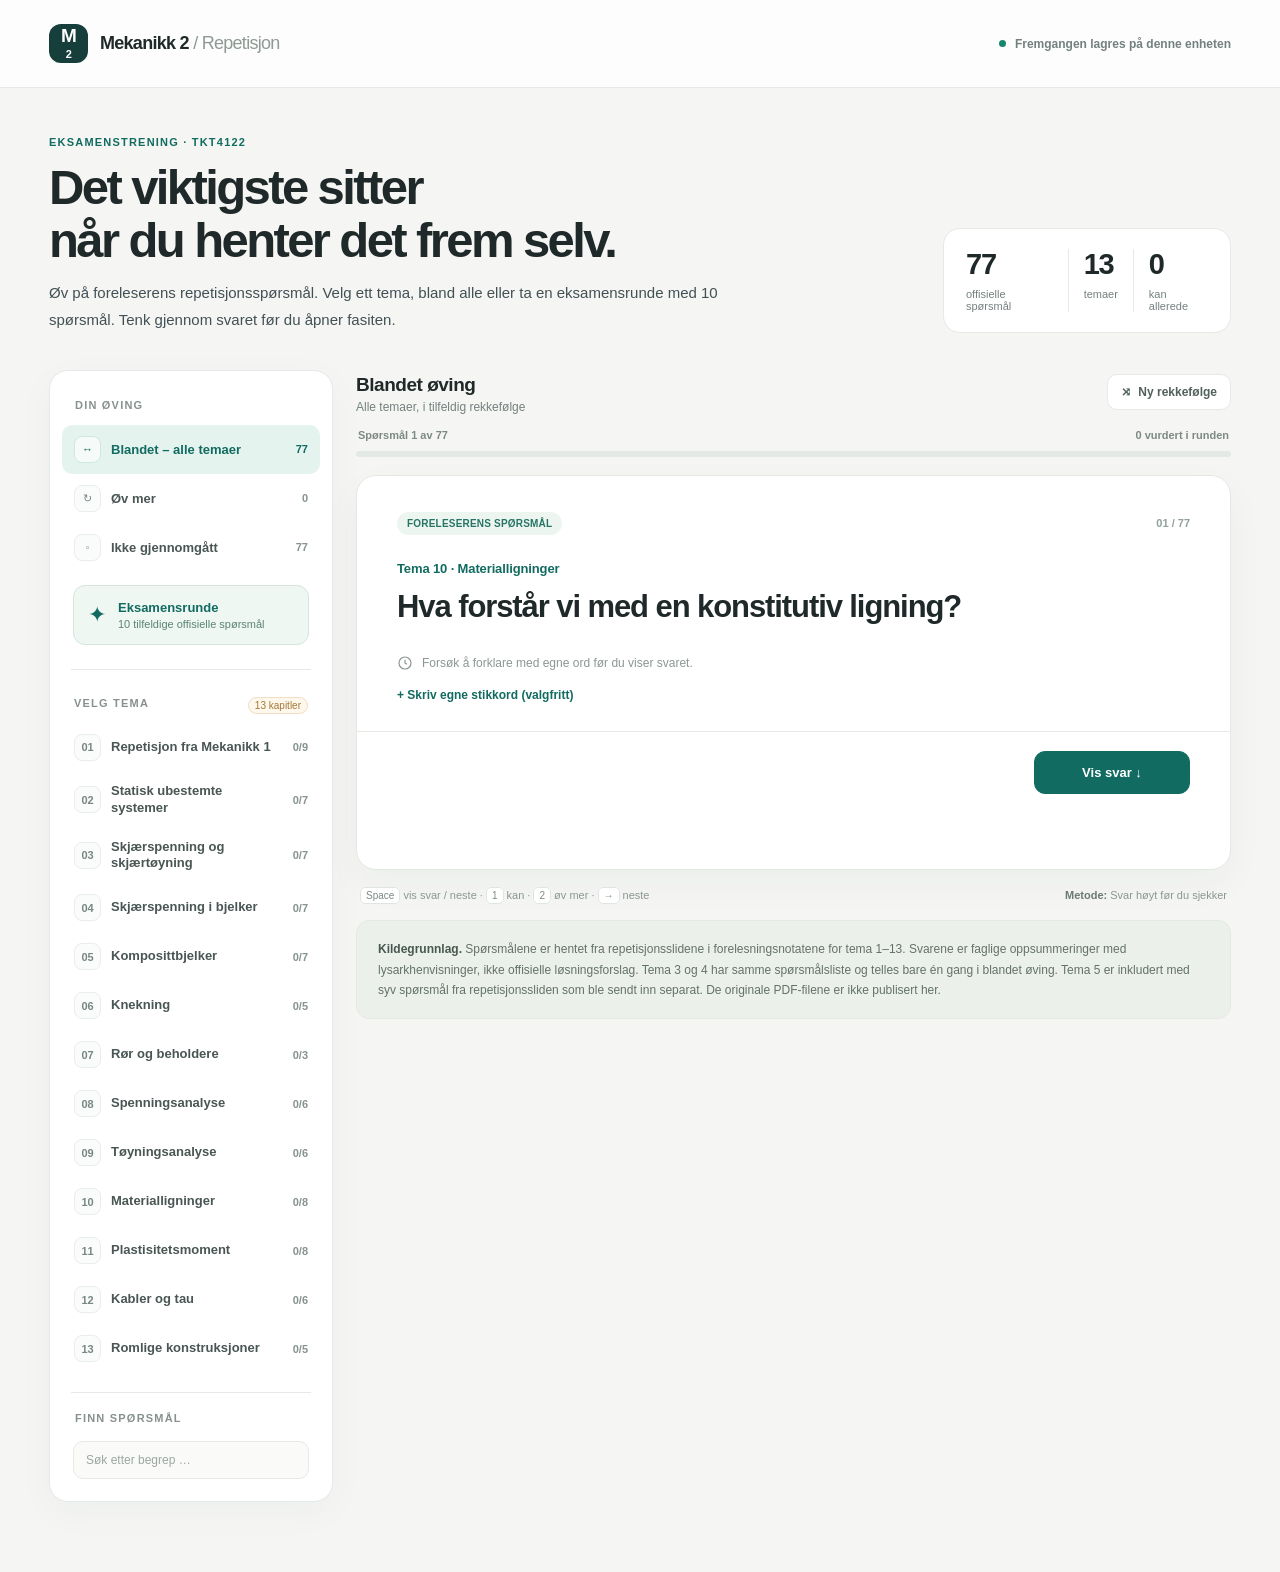
==== commit cbfef3d4: "Fullfør alle 77 repetisjonsspørsmål, inkludert tema 5 fra innsendt forelesningslysark" ====
--- a/mekanikk2/index.html
+++ b/mekanikk2/index.html
@@ -21,14 +21,14 @@
 </head>
 <body>
 <div class="topbar"><div class="shell"><div class="brand"><div class="brandmark">M<sup>2</sup></div><span>Mekanikk 2 <span style="color:#8f9a94;font-weight:470">/ Repetisjon</span></span></div><div class="topnote"><span class="tiny-dot"></span>Fremgangen lagres på denne enheten</div></div></div>
-<div class="shell"><section class="hero"><div><div class="eyebrow">EKSAMENSTRENING · TKT4122</div><h1>Det viktigste sitter<br>når du henter det frem selv.</h1><p class="intro">Øv på foreleserens repetisjonsspørsmål. Velg ett tema, bland alle eller ta en eksamensrunde med 10 spørsmål. Tenk gjennom svaret før du åpner fasiten.</p></div><div class="hero-stats"><div class="stat"><b id="statOfficial">70</b><span>offisielle spørsmål</span></div><div class="stat-divider"></div><div class="stat"><b id="statTopics">13</b><span>temaer</span></div><div class="stat-divider"></div><div class="stat"><b id="statKnown">0</b><span>kan allerede</span></div></div></section>
+<div class="shell"><section class="hero"><div><div class="eyebrow">EKSAMENSTRENING · TKT4122</div><h1>Det viktigste sitter<br>når du henter det frem selv.</h1><p class="intro">Øv på foreleserens repetisjonsspørsmål. Velg ett tema, bland alle eller ta en eksamensrunde med 10 spørsmål. Tenk gjennom svaret før du åpner fasiten.</p></div><div class="hero-stats"><div class="stat"><b id="statOfficial">77</b><span>offisielle spørsmål</span></div><div class="stat-divider"></div><div class="stat"><b id="statTopics">13</b><span>temaer</span></div><div class="stat-divider"></div><div class="stat"><b id="statKnown">0</b><span>kan allerede</span></div></div></section>
 <div class="main"><aside class="sidebar" aria-label="Velg øving og tema">
-<div class="side-title">Din øving</div><button class="navbtn active" type="button" id="navAll" data-nav="all"><span class="number-icon">↔</span> Blandet – alle temaer <span class="navcount">70</span></button><button class="navbtn" type="button" id="navReview" data-nav="review"><span class="number-icon">↻</span> Øv mer <span class="navcount" id="reviewCount">0</span></button><button class="navbtn" type="button" id="navUnseen" data-nav="unseen"><span class="number-icon">◦</span> Ikke gjennomgått <span class="navcount" id="unseenCount">70</span></button>
+<div class="side-title">Din øving</div><button class="navbtn active" type="button" id="navAll" data-nav="all"><span class="number-icon">↔</span> Blandet – alle temaer <span class="navcount">77</span></button><button class="navbtn" type="button" id="navReview" data-nav="review"><span class="number-icon">↻</span> Øv mer <span class="navcount" id="reviewCount">0</span></button><button class="navbtn" type="button" id="navUnseen" data-nav="unseen"><span class="number-icon">◦</span> Ikke gjennomgått <span class="navcount" id="unseenCount">77</span></button>
 <div class="examblock"><button type="button" class="examBtn" id="examButton"><span class="examicon">✦</span><span><strong>Eksamensrunde</strong><small>10 tilfeldige offisielle spørsmål</small></span></button></div>
-<hr class="sidebarhr"><div class="section-head"><span class="side-title">Velg tema</span><span class="extralabel">13 kapitler</span></div><div class="topiclist" id="topicList"></div><hr class="sidebarhr"><div class="side-title">Finn spørsmål</div><div class="searchwrap"><input class="search" id="searchInput" type="search" placeholder="Søk etter begrep …" aria-label="Søk i spørsmålene"></div><label class="checkrow"><input type="checkbox" id="includeExtra"> <span>Ta med 6 egenlagde spørsmål fra tema 5 i blandet øving.<br><em>Foreleseren har ikke egen liste her.</em></span></label></aside>
-<section class="content" aria-label="Spørsmål og svar"><div class="practice-heading"><div><h2 id="sessionTitle">Blandet øving</h2><p id="sessionSubtitle">Alle foreleserens spørsmål, tilfeldig rekkefølge</p></div><button type="button" class="btn-outline" id="reshuffle" title="Start ny tilfeldig runde"><span aria-hidden="true">⤨</span> Ny rekkefølge</button></div><div class="progressrow"><span id="sessionCounter">Spørsmål 1 av 70</span><span id="sessionCompleted">0 gjennomgått i runden</span></div><div class="track" role="progressbar" aria-label="Fremgang i øvingsrunde" aria-valuemin="0" aria-valuemax="100" aria-valuenow="0" id="progressBar"><div class="fill" id="progressFill" style="width:0%"></div></div>
-<div id="questionArea" aria-live="polite"></div><div class="hintbar"><span><kbd>Space</kbd> vis svar / neste · <kbd>1</kbd> kan · <kbd>2</kbd> øv mer · <kbd>→</kbd> neste</span><span><strong>Metode:</strong> Svar høyt før du sjekker</span></div><div class="footer-msg"><strong>Kildegrunnlag.</strong> Spørsmålene er hentet fra repetisjonsslidene i forelesningsnotatene for tema 1–13. Svarene er faglige oppsummeringer med lysarkhenvisninger, ikke offisielle løsningsforslag. Tema 3 og 4 har samme spørsmålsliste og telles bare én gang i blandet øving. Tema 5 er tydelig merket med egne tilleggsspørsmål. De originale PDF-filene er ikke publisert her.</div></section></div></div>
-<script id="dataset" type="application/json">{"topics":[{"id":1,"name":"Repetisjon fra Mekanikk 1","file":"1 Repetisjon fra Mekanikk 1 (1).pdf","questions":9},{"id":2,"name":"Statisk ubestemte systemer","file":"2 Statisk ubestemte systemer.pdf","questions":7},{"id":3,"name":"Skjærspenning og skjærtøyning","file":"3 Skjærspenning i bjelker.pdf","questions":7},{"id":4,"name":"Skjærspenning i bjelker","file":"4 Skjærspenning i bjelker.pdf","questions":7},{"id":5,"name":"Komposittbjelker","file":"5 Komposittbjelker.pdf","questions":6},{"id":6,"name":"Knekning","file":"6 Knekning.pdf","questions":5},{"id":7,"name":"Rør og beholdere","file":"7 - Rør og beholdere.pdf","questions":3},{"id":8,"name":"Spenningsanalyse","file":"8 Spenningsanalyse.pdf","questions":6},{"id":9,"name":"Tøyningsanalyse","file":"9 Tøyningsanalyse.pdf","questions":6},{"id":10,"name":"Materialligninger","file":"10 Materialligninger (1).pdf","questions":8},{"id":11,"name":"Plastisitetsmoment","file":"11 Plastisitetsmoment.pdf","questions":8},{"id":12,"name":"Kabler og tau","file":"12 Kabler og tau.pdf","questions":6},{"id":13,"name":"Romlige konstruksjoner","file":"13 Romlige konstruksjoner.pdf","questions":5}],"questions":[{"id":"t1q1","topics":[1],"q":"Hvordan defineres normalspenning σ og skjærspenning τ?","short":"Normalspenning σ virker normalt på en snittflate. Skjærspenning τ virker tangentielt (parallelt) med snittflaten.","detail":"Ved sentrisk aksialkraft og jevn fordeling er σ = N/A. Midlere skjærspenning ved skjærkraft er τ_middel = V/A; den reelle fordelingen kan være ujevn.","formula":"σ = N/A   ·   τ_middel = V/A","refs":[3,4,12],"ref_labels":["1-3","1-4","1-12"],"official":true,"source_label":"Tema 1: 1-35"},{"id":"t1q2","topics":[1],"q":"Hvordan defineres lengdetøyning ε og skjærtøyning γ?","short":"Lengdetøyning ε beskriver relativ lengdeendring; skjærtøyning γ beskriver vinkelendringen mellom materiallinjer som opprinnelig sto normalt på hverandre.","detail":"Lengdetøyning er dimensjonsløs. Skjærtøyning uttrykkes i radianer og er også dimensjonsløs.","formula":"ε = ΔL/L₀   ·   γ = vinkelendring [rad]","refs":[5,6,12],"ref_labels":["1-5","1-6","1-12"],"official":true,"source_label":"Tema 1: 1-35"},{"id":"t1q3","topics":[1],"q":"Hva forstår vi med lineær elastisitet? Formuler Hookes lov.","short":"Lineær elastisitet betyr at spenning og tøyning er proporsjonale og at deformasjonen går tilbake ved avlastning. Denne sammenhengen kalles Hookes lov.","detail":"E er elastisitetsmodulen for normaltøyning, mens G er skjærmodulen. Loven gjelder i materialets lineært elastiske område.","formula":"σ = Eε   ·   τ = Gγ","refs":[7,9,12],"ref_labels":["1-7","1-9","1-12"],"official":true,"source_label":"Tema 1: 1-35"},{"id":"t1q4","topics":[1],"q":"Hvordan beregner vi spenning og deformasjon pga. aksialkraft (N), bøyemoment (M) og torsjonsmoment (Mx = T)?","short":"Vi bruker sammenhengen mellom snittkraft, spenning og stivhet for hver lastvirkning: aksialkraft gir normalspenning og lengdeendring, bøyemoment gir bøyespenning og krumning, torsjon gir skjærspenning og vridning.","detail":"For konstant tverrsnitt, lineært elastisk materiale og de vanlige bjelkeantakelsene: aksial stav ΔL = NL/(EA); bøying σ = Mz/I og 1/ρ = M/(EI); for sirkulære aksler i torsjon τ = Tr/Iₚ og vridningsvinkel φ = TL/(GIₚ). Fortegn og akser må følge oppgavens konvensjon.","formula":"Aksialt: σ=N/A, ΔL=NL/(EA)  ·  Bøying: σ=Mz/I, 1/ρ=M/(EI)  ·  Torsjon (sirkel): τ=Tr/Iₚ, φ=TL/(GIₚ)","refs":[10,12,13,21,23],"ref_labels":["1-10","1-12","1-13","1-21","1-24"],"official":true,"source_label":"Tema 1: 1-35"},{"id":"t1q5","topics":[1],"q":"Hvordan bestemmer vi beliggenheten til arealsenteret av et tverrsnitt?","short":"Arealsenteret finnes ved å dividere tverrsnittets første arealmoment med totalarealet.","detail":"Del gjerne et sammensatt tverrsnitt i rektangler. Summer Aᵢ·yᵢ og Aᵢ·zᵢ med fortegn; et hull har negativt areal. Arealsenteret ligger i skjæringspunktet mellom aksene gjennom de beregnede koordinatene.","formula":"y꜀ = Σ(Aᵢyᵢ)/ΣAᵢ   ·   z꜀ = Σ(Aᵢzᵢ)/ΣAᵢ","refs":[16,17],"ref_labels":["1-16","1-17"],"official":true,"source_label":"Tema 1: 1-35"},{"id":"t1q6","topics":[1],"q":"Hvordan regner vi ut andre arealmoment av et tverrsnitt?","short":"Andre arealmoment finnes ved å integrere kvadrert avstand til aktuell akse over tverrsnittsarealet.","detail":"For sammensatte tverrsnitt summerer vi hvert delareals eget andre arealmoment og Steiner-bidraget Aᵢdᵢ². Avstanden d må måles vinkelrett på den aktuelle aksen.","formula":"Iᵧ = ∫ z² dA   ·   Iᵧ = Σ(Iᵧ,egen,ᵢ + Aᵢdᵢ²)","refs":[16,18,19],"ref_labels":["1-16","1-18","1-19"],"official":true,"source_label":"Tema 1: 1-35"},{"id":"t1q7","topics":[1],"q":"Hvordan bestemmer vi lastvirkningsdiagrammene (N, V, M) til en konstruksjon? Hva bruker vi diagrammene til?","short":"Finn først opplagerreaksjonene fra likevekt, legg snitt i konstruksjonen og bestem indre normalkraft N, skjærkraft V og bøyemoment M som funksjon av posisjon. Tegn diagrammene.","detail":"Diagrammene viser hvordan lastene føres gjennom konstruksjonen og brukes til dimensjonering av styrke og deformasjoner. Kontroll: V er stigningstallet til M, og M har ekstremum der V=0 (på glatte deler).","formula":"dM/dx = V (med forelesningens fortegnskonvensjon)","refs":[26,27,28],"ref_labels":["1-27","1-28","1-29"],"official":true,"source_label":"Tema 1: 1-35"},{"id":"t1q8","topics":[1],"q":"Hva er forutsetningene for lineær (teknisk) bjelketeori?","short":"Teknisk bjelketeori forutsetter at plane tverrsnitt forblir plane og normale på bjelkeaksen, enaksial spenningstilstand, lineært elastisk materiale og små helninger/deformasjoner.","detail":"Dette er Navier–Bernoulli-hypotesen: skjærdeformasjoner neglisjeres i bøyeberegningen. Dermed varierer lengdetøyning og normalspenning lineært gjennom høyden.","formula":"σ = Mz/I   ·   1/ρ = M/(EI)","refs":[21,22,23],"ref_labels":["1-21","1-22","1-24"],"official":true,"source_label":"Tema 1: 1-35"},{"id":"t1q9","topics":[1],"q":"Hva forstår vi med krumning? Hvilken sammenheng har vi mellom moment og krumning?","short":"Krumning er et mål på hvor kraftig den deformerte bjelkeaksen bøyer seg, definert som 1/ρ der ρ er krumningsradiusen.","detail":"Ved lineær elastisk bøying er krumningen proporsjonal med momentet og omvendt proporsjonal med bøyestivheten EI. For små helninger kan den knyttes til den andrederiverte av nedbøyningen.","formula":"1/ρ = M/(EI)   ·   M/(EI) = −wʺ (med valgt fortegn)","refs":[22,23],"ref_labels":["1-22","1-24"],"official":true,"source_label":"Tema 1: 1-35"},{"id":"t2q1","topics":[2],"q":"Hva er kriteriet for at en konstruksjon er statisk (u)bestemt?","short":"En konstruksjon er statisk ubestemt når antall ukjente reaksjoner/snittsresultanter er større enn antall uavhengige likevektsligninger.","detail":"Et statisk bestemt, stabilt system kan beregnes med likevektsligningene alene. Ekstra fastholdinger gjør systemet statisk ubestemt; telling er et første kriterium og konstruksjonen må også være stabil.","formula":"2D: ΣFₓ=0, ΣF_z=0, ΣM=0","refs":[3,30],"ref_labels":["2-3","2-30"],"official":true,"source_label":"Tema 2: 2-31"},{"id":"t2q2","topics":[2],"q":"I en statisk ubestemt konstruksjon er det «for få» likevektsligninger. Hvordan skaffer vi oss ekstra ligning(er)?","short":"Vi får ekstra ligninger ved å bruke kompatibilitetskrav for forskyvninger og rotasjoner i konstruksjonen.","detail":"Lag et statisk bestemt grunnsystem, beregn deformasjoner fra ytre laster og fra fjernede reaksjoner, og krev at summen oppfyller de opprinnelige geometriske randbetingelsene.","formula":"Eksempel: w(B)=0 ved et ikke-senkende støttepunkt","refs":[3,5,9,10],"ref_labels":["2-3","2-5","2-9","2-10"],"official":true,"source_label":"Tema 2: 2-31"},{"id":"t2q3","topics":[2],"q":"Hva forstår vi med et statisk bestemt grunnsystem?","short":"Et statisk bestemt grunnsystem (SBG) er en stabil konstruksjon vi får ved å fjerne akkurat nok fastholdinger eller indre bindinger fra det opprinnelige statisk ubestemte systemet.","detail":"Vi erstatter de fjernede reaksjonene med ukjente krefter/momenter og finner dem fra kompatibilitet. Et ledd kan for eksempel frigjøre et innvendig moment.","formula":"SBG + ukjente redundante reaksjoner + kompatibilitet = opprinnelig system","refs":[5,6,11],"ref_labels":["2-5","2-6","2-11"],"official":true,"source_label":"Tema 2: 2-31"},{"id":"t2q4","topics":[2],"q":"Hva forstår vi med kompatibilitet?","short":"Kompatibilitet betyr at deformasjonene må være geometrisk mulige og oppfylle konstruksjonens forbindelser og opplagerbetingelser.","detail":"Ved et fast, ikke-senkende opplager er aktuell forskyvning null; i et stivt hjørne har de tilknyttede bjelkene samme rotasjon. Kompatibilitet gjelder altså forskyvninger og rotasjoner, ikke «like krefter».","formula":"Eksempel: wᴮ=0, eller φᴮ₁=φᴮ₂","refs":[3,5,9,10],"ref_labels":["2-3","2-5","2-9","2-10"],"official":true,"source_label":"Tema 2: 2-31"},{"id":"t2q5","topics":[2],"q":"Hvordan påvirkes responsen i et statisk ubestemt system av at en av komponentene får endret bøyestivhet EI? Hva hvis systemet er statisk bestemt?","short":"I et statisk ubestemt system kan endret EI endre hvordan kreftene og momentene fordeles mellom komponentene, og dermed også deformasjonene.","detail":"Stivheten avgjør hvor store redundante reaksjoner som kreves av kompatibiliteten. I et statisk bestemt system endres normalt ikke snittkrefter og reaksjoner ved endret EI, men deformasjonene endres.","formula":"Ubestemt: reaksjoner og deformasjoner påvirkes. Bestemt: primært deformasjoner påvirkes.","refs":[3,5,30],"ref_labels":["2-3","2-5","2-30"],"official":true,"source_label":"Tema 2: 2-31"},{"id":"t2q6","topics":[2],"q":"Hva forstår vi med en støttesenkning? Hva slags konsekvens får vi i et statisk ubestemt system? Hva hvis systemet er statisk bestemt?","short":"Støttesenkning betyr at et opplager/fundament flytter seg, for eksempel nedover med en gitt avstand s.","detail":"I et statisk ubestemt system kan setningen gi tvangskrefter og tvangsmomenter fordi de andre bindingene hindrer fri deformasjon. I et stabilt statisk bestemt system vil ideell støttesenkning normalt endre geometrien/deformasjonen, men ikke skape slike tvangskrefter.","formula":"Kompatibilitetskrav ved senket støtte: w(C)=s (med korrekt fortegn)","refs":[16,30],"ref_labels":["2-16","2-30"],"official":true,"source_label":"Tema 2: 2-31"},{"id":"t2q7","topics":[2],"q":"Hva er konsekvensen av temperaturendring i et statisk ubestemt system? Hva hvis systemet er statisk bestemt?","short":"En temperaturendring kan gi tvangskrefter og tvangsmomenter i statisk ubestemte systemer dersom temperaturdeformasjonen hindres av fastholdingene.","detail":"For et statisk bestemt system med fri mulighet til termisk utvidelse oppstår normalt ingen termisk tvangskraft; lengden endres. Dette gjelder forelesningens idealiserte sammenligning.","formula":"Fri termisk lengdeendring: ΔL_T = α ΔT L","refs":[9,22,30],"ref_labels":["2-9","2-22","2-30"],"official":true,"source_label":"Tema 2: 2-31"},{"id":"t3q1","topics":[3,4],"q":"Hva er ulempe(ne) med formelen for midlere skjærspenning pga. V?","short":"Formelen τ_middel = V/A gir bare gjennomsnittet over tverrsnittet og beskriver ikke den faktiske fordelingen av skjærspenninger.","detail":"Den kan undervurdere største lokale skjærspenning og sier ingenting om hvordan den varierer i steg, flenser eller frie kanter. Den kan brukes til enkle overslag.","formula":"τ_middel = V/A, men τ = τ(y,z)","refs":[3,4,5,21],"ref_labels":["4-3","4-4","4-5","4-21"],"official":true,"source_label":"Tema 3: 3-9 / tema 4: 4-35"},{"id":"t3q2","topics":[3,4],"q":"Hva forstår vi med akseparallell skjærstrøm? Hvorfor er det viktig at et tverrsnitt kan ivareta akseparallell skjærstrøm?","short":"Akseparallell skjærstrøm qᵥ er langsgående skjærkraft per lengdeenhet i en bjelke, nødvendig for likevekt når bøyemomentet endrer seg langs bjelken.","detail":"Ved varierende M endres normalspenningene mellom to snitt. Skjærstrømmen overfører differansen langs bjelken slik at delarealene virker sammen; uten tilstrekkelig forbindelse kan lagene gli fra hverandre.","formula":"qᵥ = V·S′ᵧ / Iᵧ   [N/mm]","refs":[7,9,10,11,21],"ref_labels":["4-7","4-9","4-10","4-11","4-21"],"official":true,"source_label":"Tema 3: 3-9 / tema 4: 4-35"},{"id":"t3q3","topics":[3,4],"q":"Hvordan beregner vi skjærspenning pga. V?","short":"Beregn skjærspenningen med bjelkens skjærformel: skjærkraft ganger første arealmoment, delt på andre arealmoment og lokal tykkelse/bredde.","detail":"S′ᵧ er første arealmoment for delarealet fra en spenningsfri rand fram til snittet. Bruk rett orientert Iᵧ og lokal tykkelse t. Formelen gjelder i rammen av den akseparallelle bjelketeorien.","formula":"τ = V·S′ᵧ/(Iᵧ·t)   og   qᵥ = V·S′ᵧ/Iᵧ","refs":[10,11,12,34],"ref_labels":["4-10","4-11","4-12","4-34"],"official":true,"source_label":"Tema 3: 3-9 / tema 4: 4-35"},{"id":"t3q4","topics":[3,4],"q":"Skjærspenningene pga. V er lineære i tverrsnittsdeler som er orientert vinkelrett på V. Hvorfor?","short":"For en tverrsnittsdel vinkelrett på skjærkraften (typisk horisontal flens når V er vertikal) vokser S′ lineært med avstanden fra fri kant.","detail":"Avstanden fra nøytralaksen til delarealene er omtrent konstant gjennom en tynn flens. Når vi går en lengde x inn fra den frie kanten, vokser arealet A′ proporsjonalt med x; da vokser S′=A′·arm og dermed τ lineært.","formula":"Konstant t og arm ⇒ S′ ∝ x ⇒ τ ∝ x","refs":[22,26,31,34],"ref_labels":["4-22","4-26","4-31","4-34"],"official":true,"source_label":"Tema 3: 3-9 / tema 4: 4-35"},{"id":"t3q5","topics":[3,4],"q":"Skjærspenningene pga. V har parabel-fordeling i tverrsnittsdeler som ikke er orientert vinkelrett på V. Hvorfor?","short":"For en tverrsnittsdel med utstrekning langs skjærkraften (typisk et vertikalt steg når V er vertikal) blir første arealmoment en andregradsfunksjon av høyden.","detail":"Arealet som inkluderes endres samtidig som avstanden til nøytralaksen endres; integrasjon av z dA gir et kvadratisk uttrykk. Med konstant tykkelse følger en parabolsk skjærspenningsfordeling.","formula":"S′(z) = ∫z dA ⇒ τ(z) er typisk parabolsk","refs":[17,23,26,34],"ref_labels":["4-17","4-23","4-26","4-34"],"official":true,"source_label":"Tema 3: 3-9 / tema 4: 4-35"},{"id":"t3q6","topics":[3,4],"q":"Hvorfor er skjærspenningen lik null på tuppen av en flens?","short":"Skjærspenningen er null ved en fri, ubelastet flenstupp fordi flaten ikke kan overføre skjærkrefter til omgivelsene.","detail":"Sett fra skjærformelen blir også det avskårne delarealet A′ lik null helt ute ved flensens frie ende, slik at S′=0 og dermed τ=0.","formula":"Ved fri flenstupp: S′=0 ⇒ τ=0","refs":[5,31,33,34],"ref_labels":["4-5","4-31","4-33","4-34"],"official":true,"source_label":"Tema 3: 3-9 / tema 4: 4-35"},{"id":"t3q7","topics":[3,4],"q":"Hvor finner vi den maksimale skjærspenningen?","short":"Maksimal skjærspenning opptrer ofte i steget nær nøytralaksen, men dette er ikke en universell regel.","detail":"Finn den ved å undersøke τ=V S′/(I t) over aktuelle tverrsnittsdeler. Sjekk også hjørner, overgang steg/flens og steder der tykkelsen endres; man kan ikke bare anta at maksimum alltid er i nøytralaksen.","formula":"τ_max = max |V S′/(I t)| over aktuelle snitt","refs":[26,30,31,34],"ref_labels":["4-26","4-30","4-31","4-34"],"official":true,"source_label":"Tema 3: 3-9 / tema 4: 4-35"},{"id":"t5e1","topics":[5],"q":"Hva er en komposittbjelke, og hvilken forutsetning gjør vi om forbindelsen mellom materialene?","short":"En komposittbjelke består av minst to forskjellige materialer, ofte med ulik elastisitetsmodul E.","detail":"I Mekanikk 2 forutsetter vi fullt heft mellom materiallagene, altså ingen innbyrdes glidning. Dette gjør at lagene virker sammen under bøying.","formula":"Fullt samvirke: ingen glidning mellom lagene","refs":[3,7],"ref_labels":["5-3","5-7"],"official":false,"source_label":"Tema 5: egenlaget spørsmål"},{"id":"t5e2","topics":[5],"q":"Hvilke tre grunnleggende antakelser brukes for komposittbjelker i Mekanikk 2?","short":"Plane tverrsnitt forblir plane, materiallagene har fullt heft, og materialene oppfører seg lineært elastisk.","detail":"Første antakelse er Navier–Bernoulli-hypotesen. Fullt heft gir felles tøyningsfordeling, mens σᵢ=Eᵢε gjør at spenningen kan bli forskjellig i ulike materialer.","formula":"Plane snitt + fullt heft + lineært elastisk","refs":[7,11],"ref_labels":["5-7","5-11"],"official":false,"source_label":"Tema 5: egenlaget spørsmål"},{"id":"t5e3","topics":[5],"q":"Hvordan finner vi nøytralaksen i en enkeltsymmetrisk komposittbjelke?","short":"Den finnes ved å kreve null resulterende normalkraft ved ren bøying, med materialenes forskjellige E-moduler tatt med.","detail":"Bruk E-vektet arealsenter, eller transformert tverrsnitt. Den geometriske arealsenteraksen er ikke nødvendigvis nøytralaksen.","formula":"z_NA = Σ(EᵢAᵢzᵢ)/Σ(EᵢAᵢ)","refs":[11,12,15],"ref_labels":["5-11","5-12","5-15"],"official":false,"source_label":"Tema 5: egenlaget spørsmål"},{"id":"t5e4","topics":[5],"q":"Hvordan finner vi effektiv bøyestivhet og normalspenning i en komposittbjelke?","short":"Effektiv bøyestivhet er summen av EᵢIᵢ om felles nøytralakse, og normalspenningen i material i beregnes fra krumningen og Eᵢ.","detail":"Hvert andre arealmoment må regnes om samme nøytralakse, gjerne med Steiner. Den lineære tøyningsfordelingen er felles for alle materiallag, men spenningen varierer med Eᵢ.","formula":"(EI)_eff = Σ Eᵢ Iᵢ   ·   σᵢ = Eᵢ M z/(EI)_eff","refs":[8,11,12],"ref_labels":["5-8","5-11","5-12"],"official":false,"source_label":"Tema 5: egenlaget spørsmål"},{"id":"t5e5","topics":[5],"q":"Hva er et transformert tverrsnitt, og hvordan brukes det?","short":"Et transformert tverrsnitt er en beregningsmodell hvor ulike materialer omregnes til et valgt basismateriale ved hjelp av E-forholdet.","detail":"Bredden til hvert materiale multipliseres med nᵢ=Eᵢ/E₀. Deretter finner vi nøytralakse, I_tr og til slutt spenninger i hvert materiale ved å multiplisere tilbake med nᵢ.","formula":"nᵢ = Eᵢ/E₀   ·   σᵢ = nᵢ Mz/I_tr","refs":[14,15],"ref_labels":["5-14","5-15"],"official":false,"source_label":"Tema 5: egenlaget spørsmål"},{"id":"t5e6","topics":[5],"q":"Hvorfor legger man armering i betong, og hva skjer etter at betongen risser i strekksonen?","short":"Betong er sterk i trykk, men svak og sprø i strekk. Stålarmering brukes derfor til å ta opp strekkreftene.","detail":"Etter opprissing i strekksonen (stadium 2) neglisjeres ofte betongens strekkbidrag i beregningen: armeringen tar strekk, mens betongen hovedsakelig tar trykk.","formula":"Stadium 2: armering i strekk + betong i trykk","refs":[18,20,21,22],"ref_labels":["5-18","5-20","5-21","5-22"],"official":false,"source_label":"Tema 5: egenlaget spørsmål"},{"id":"t6q1","topics":[6],"q":"Hva forstår vi med knekning? Hva slags lastvirkning forårsaker knekning?","short":"Knekning er en stabilitetssvikt der en trykkpåkjent komponent får store sideveis deformasjoner når trykkraften blir tilstrekkelig stor.","detail":"Det er først og fremst aksial trykkraft som driver fenomenet, ikke strekkraft. Komponenter kan knekke før materialet når sin flytespenning.","formula":"P_kr = π²EI/Lₖ²","refs":[3,5,6],"ref_labels":["6-3","6-5","6-6"],"official":true,"source_label":"Tema 6: 6-23"},{"id":"t6q2","topics":[6],"q":"Hvilke forutsetninger ligger til grunn for Eulers formel for elastisk knekklast? Hvorfor kommer vi til kort med lineær bjelketeori?","short":"Eulers formel bygger på en ideell, slank søyle med lineært elastisk materiale, konstant bøyestivhet, sentrisk trykkraft, ingen formfeil og neglisjerbar aksialdeformasjon.","detail":"Den forutsetter konstant aksialkraft og hensyn til deformert geometri. Førsteordens lineær bjelketeori finner likevekt i udeformert tilstand og fanger derfor ikke opp ekstra bøyemoment P·w når staven bøyer ut (andreordenseffekt).","formula":"M_tillegg ≈ P·w   ·   P_kr = π²EI/Lₖ²","refs":[5,6,10],"ref_labels":["6-5","6-6","6-10"],"official":true,"source_label":"Tema 6: 6-23"},{"id":"t6q3","topics":[6],"q":"Hva forstår vi med knekklengde? Er det fordelaktig med stor eller liten knekklengde?","short":"Knekklengden Lₖ er en ekvivalent lengde som tar hensyn til søylens fastholdinger og knekkeform; i forelesningen tolkes den som avstanden mellom momentfrie punkter.","detail":"Kortere Lₖ er gunstig fordi kritisk knekklast øker med 1/Lₖ². For eksempel halvert knekklengde gir fire ganger Eulerlasten, alt annet likt.","formula":"P_kr ∝ 1/Lₖ²","refs":[10,11,19],"ref_labels":["6-10","6-11","6-19"],"official":true,"source_label":"Tema 6: 6-23"},{"id":"t6q4","topics":[6],"q":"Hva er hensikten med en avstivning?","short":"En avstivning hindrer eller begrenser sideveis forskyvning og dermed den svakeste knekkeformen.","detail":"Når avstivningen er effektiv, reduseres knekklengden og kritisk knekklast øker. Eksempel fra forelesningen: avstivning på midten av en Eulerstav gir fire ganger grunnlasten.","formula":"Lₖ → Lₖ/2 ⇒ P_kr → 4 P_kr","refs":[18,19],"ref_labels":["6-18","6-19"],"official":true,"source_label":"Tema 6: 6-23"},{"id":"t6q5","topics":[6],"q":"Elastisk knekklast beregnet med Eulers formel overvurderer den reelle kapasiteten til en komponent. Hvorfor?","short":"Eulers ideelle modell utelater svakheter som finnes i virkelige komponenter og kan derfor overvurdere bæreevnen.","detail":"Forelesningen nevner blant annet formfeil, eksentrisk last, flytning og egenspenninger (særlig i stål). Disse kan skape utbøyning og redusere kapasiteten før ideell Eulerlast nås.","formula":"P_virkelig kan være lavere enn π²EI/Lₖ²","refs":[20,22],"ref_labels":["6-20","6-22"],"official":true,"source_label":"Tema 6: 6-23"},{"id":"t7q1","topics":[7],"q":"Vi forutsetter tynnveggede rør og beholdere i Mekanikk 2. Hva forstår vi med tynnvegget?","short":"Tynnvegget betyr at veggtykkelsen t er liten sammenlignet med middelradiusen r; forelesningens grense er t ≤ r/10.","detail":"Middelradiusen er gjennomsnittet av indre og ytre radius. Da kan den radielle normalspenningen neglisjeres omtrent: σᵣ≈0.","formula":"t ≤ r/10   ·   r=(rᵢ+rᵧ)/2   ·   σᵣ≈0","refs":[6],"ref_labels":["7-6"],"official":true,"source_label":"Tema 7: 7-19"},{"id":"t7q2","topics":[7],"q":"Hvorvidt det blir strekk- eller trykkspenninger i en beholdervegg er avhengig av om det er ytre eller indre overtrykk/undertrykk. Når blir det strekk i beholderveggen? Eller trykk?","short":"Indre overtrykk (større trykk inne enn ute) gir strekkspenninger i beholderveggen; ytre overtrykk gir trykkspenninger.","detail":"For ytre overtrykk kan skallet også bli utsatt for knekning. Fortegnet til overtrykket defineres i forelesningen som p=pᵢ−pᵧ.","formula":"p>0 ⇒ strekk   ·   p<0 ⇒ trykk","refs":[7,8,18],"ref_labels":["7-7","7-8","7-18"],"official":true,"source_label":"Tema 7: 7-19"},{"id":"t7q3","topics":[7],"q":"Hvilken spenningskomponent er størst i en sirkulærsylindrisk beholder – aksialspenningen eller ringspenningen?","short":"Ringspenningen σθ er størst; for en tynnvegget, lukket sirkulærsylindrisk beholder er den dobbelt så stor som aksialspenningen σz.","detail":"Begge er strekk ved indre overtrykk. Uttrykkene gjelder uten andre påførte laster og for den idealiserte, tynnveggede beholderen.","formula":"σθ = pr/t   ·   σz = pr/(2t)   ⇒   σθ = 2σz","refs":[9,10,18],"ref_labels":["7-9","7-10","7-18"],"official":true,"source_label":"Tema 7: 7-19"},{"id":"t8q1","topics":[8],"q":"Hvor mange spenningskomponenter har vi i en 3D spenningstilstand?","short":"En generell tredimensjonal spenningstilstand har seks uavhengige spenningskomponenter: tre normalspenninger og tre skjærspenninger.","detail":"I den fullstendige spenningsmatrisen står ni komponenter, men tre par av skjærkomponentene er like (symmetri), så kun seks er uavhengige.","formula":"σₓ, σᵧ, σ_z, τₓᵧ, τᵧz, τ_zₓ","refs":[4,6],"ref_labels":["8-4","8-6"],"official":true,"source_label":"Tema 8: 8-37"},{"id":"t8q2","topics":[8],"q":"Noen av spenningskomponentene er identiske. Hvilke? Hvorfor?","short":"Skjærspenningene opptrer parvis: τₓᵧ=τᵧₓ, τᵧz=τ_zᵧ og τ_zₓ=τₓz.","detail":"Dette følger av momentlikevekt for et lite materialelement uten fordelte momentpar. Dermed er spenningstensoren symmetrisk.","formula":"τᵢⱼ = τⱼᵢ","refs":[4,6],"ref_labels":["8-4","8-6"],"official":true,"source_label":"Tema 8: 8-37"},{"id":"t8q3","topics":[8],"q":"Hva forstår vi med plan spenningstilstand? Når har vi typisk en plan spenningstilstand?","short":"Plan spenningstilstand betyr at alle spenninger knyttet til én flatenormal kan settes omtrent lik null, for eksempel σz=τₓz=τᵧz≈0.","detail":"Da gjenstår tre uavhengige komponenter σₓ, σᵧ og τₓᵧ. Dette er typisk for tynne plater med last i planet og tynnveggede rør/beholdere.","formula":"σz=τₓz=τᵧz≈0","refs":[7,8],"ref_labels":["8-7","8-8"],"official":true,"source_label":"Tema 8: 8-37"},{"id":"t8q4","topics":[8],"q":"Hva forstår vi med spenningstransformasjon?","short":"Spenningstransformasjon betyr å beregne normal- og skjærspenningene på flater med en annen orientering, altså etter rotasjon av koordinatsystemet.","detail":"Den fysiske spenningstilstanden i punktet er uendret, men komponentene avhenger av flatenes retning. Transformasjonsformlene bruker vinkelen θ.","formula":"σₓ′ = (σₓ+σᵧ)/2 + (σₓ−σᵧ)cos(2θ)/2 + τₓᵧsin(2θ)","refs":[12,13,14],"ref_labels":["8-12","8-13","8-14"],"official":true,"source_label":"Tema 8: 8-37"},{"id":"t8q5","topics":[8],"q":"Hva forstår vi med en hovedspenning? Og en hovedspenningsretning?","short":"Hovedspenninger er største og minste normalspenningene (i planet) ved et punkt. Hovedspenningsretninger er retningene hvor skjærspenningen på det tilhørende planet er null.","detail":"Finn dem ved å transformere spenningene og sette τₓ′ᵧ′=0. I plan spenning er den tredje hovedspenningen lik null; ved vurdering av absolutt maksimum må den også tas med.","formula":"σ₁,₂ = (σₓ+σᵧ)/2 ± √[((σₓ−σᵧ)/2)² + τₓᵧ²]","refs":[23,24,32],"ref_labels":["8-23","8-24","8-32"],"official":true,"source_label":"Tema 8: 8-37"},{"id":"t8q6","topics":[8],"q":"Hvordan bestemmer vi størrelsen og retningen til den maksimale skjærspenningen?","short":"I planet er maksimal skjærspenning halvparten av differansen mellom hovedspenningene, og den virker på plan rotert 45° fra hovedspenningsretningene.","detail":"Tillegget «absolutt» er viktig: i 3D sammenlignes alle tre hovedspenningene, også nullspenningen i plan spenning. Retningen finnes fra hovedretningene ved en rotasjon på 45° i planet til aktuell hovedspenningspar.","formula":"τ_max,plan = |σ₁−σ₂|/2   ·   τ_abs,max = (σ_størst−σ_minst)/2","refs":[27,29,31,32],"ref_labels":["8-27","8-29","8-31","8-32"],"official":true,"source_label":"Tema 8: 8-37"},{"id":"t9q1","topics":[9],"q":"Hvilke tøyningskomponenter er relatert til hhv. lengdeendring og vinkelendring?","short":"Normaltøyningene εₓ, εᵧ og εz beskriver lengdeendringer, mens skjærtøyningene γₓᵧ, γᵧz og γzₓ beskriver vinkelendringer mellom opprinnelig ortogonale materiallinjer.","detail":"Normal- og skjærtøyning er dimensjonsløse; skjærtøyning uttrykkes ofte i radianer. For små deformasjoner følger de av deriverte av forskyvningsfeltet.","formula":"εₓ = ∂u/∂x   ·   γₓᵧ = ∂u/∂y + ∂v/∂x","refs":[5,8,9,36],"ref_labels":["9-5","9-8","9-9","9-36"],"official":true,"source_label":"Tema 9: 9-37"},{"id":"t9q2","topics":[9],"q":"Hva forstår vi med plan spenningstilstand? Når har vi typisk en plan tøyningstilstand?","short":"Plan spenning betyr at alle spenninger med én normalretning er null (for eksempel σz=τₓz=τᵧz=0). Plan tøyning betyr at tøyningene i én retning er null (for eksempel εz=γₓz=γᵧz=0).","detail":"Plan tøyning er typisk for svært lange konstruksjoner som påvirkes på tvers av lengderetningen, som tunneler og dammer. Plan spenning og plan tøyning er ikke generelt samme tilstand.","formula":"Plan spenning: σz=τₓz=τᵧz=0   ·   Plan tøyning: εz=γₓz=γᵧz=0","refs":[10,12],"ref_labels":["9-10","9-12"],"official":true,"source_label":"Tema 9: 9-37"},{"id":"t9q3","topics":[9],"q":"Hva forstår vi med tøyningstransformasjon?","short":"Tøyningstransformasjon er å finne normaltøyningene og skjærtøyningen i et rotert koordinatsystem fra de opprinnelige tøyningskomponentene.","detail":"Den faktiske deformasjonen er den samme, mens de målte komponentene varierer med retningen. Formlene følger av deformasjonens geometri og ligner spenningstransformasjon.","formula":"εₓ′ = εₓ cos²θ + εᵧ sin²θ + γₓᵧ sinθ cosθ","refs":[13,14],"ref_labels":["9-13","9-14"],"official":true,"source_label":"Tema 9: 9-37"},{"id":"t9q4","topics":[9],"q":"Hva forstår vi med en hovedtøyning? Og en hovedtøyningsretning?","short":"Hovedtøyninger er største og minste normaltøyning i planet. Hovedtøyningsretninger er retningene der disse opptrer og skjærtøyningen er null.","detail":"De finnes ved å rotere koordinatsystemet til γₓ′ᵧ′=0, eller ved å bruke uttrykkene for ε₁,₂ og tan(2θ).","formula":"ε₁,₂ = (εₓ+εᵧ)/2 ± √[((εₓ−εᵧ)/2)² + (γₓᵧ/2)²]","refs":[17],"ref_labels":["9-17"],"official":true,"source_label":"Tema 9: 9-37"},{"id":"t9q5","topics":[9],"q":"Hvordan bestemmer vi størrelsen og retningen til den maksimale skjærtøyningen?","short":"Maksimal skjærtøyning i planet er differansen mellom de to hovedtøyningene og oppstår i retninger 45° fra hovedtøyningsretningene.","detail":"Dersom man spør etter absolutt maksimal skjærtøyning, må også tredje hovedtøyning tas med; ved plan tøyning er εz=0.","formula":"γ_max,plan = ε₁−ε₂ = √[(εₓ−εᵧ)²+γₓᵧ²]   ·   γ_abs,max = ε_størst−ε_minst","refs":[17,18,19],"ref_labels":["9-17","9-18","9-19"],"official":true,"source_label":"Tema 9: 9-37"},{"id":"t9q6","topics":[9],"q":"Hvordan kan vi måle tøyninger?","short":"Tøyning kan måles med ekstensometer, strekklapper og digital bildekorrelasjon (DIC).","detail":"Én strekklapp måler normaltøyning i én retning; en strekklapprosett med tre retninger kan gi εₓ, εᵧ og γₓᵧ. DIC registrerer forskyvnings- og tøyningsfelt over en større flate ved bildeanalyse.","formula":"Måling → ε-komponenter → materiallov → σ-komponenter","refs":[21,22,23,29,30],"ref_labels":["9-21","9-22","9-23","9-29","9-30"],"official":true,"source_label":"Tema 9: 9-37"},{"id":"t10q1","topics":[10],"q":"Hva forstår vi med en konstitutiv ligning?","short":"En konstitutiv ligning (materiallov) beskriver sammenhengen mellom spenninger og tøyninger i et materiale.","detail":"Den forteller hvordan materialet deformeres når det belastes, eller hvilke spenninger som oppstår ved en gitt tøyning. Forskjellige materialer og tilstander kan kreve forskjellige lover.","formula":"Eksempel: σ = Eε","refs":[2,4],"ref_labels":["10-2","10-4"],"official":true,"source_label":"Tema 10: 10-41"},{"id":"t10q2","topics":[10],"q":"Det finnes mange konstitutive ligninger, hvorav én benyttes i Mekanikk 2. Hvilken?","short":"I Mekanikk 2 bruker vi Hookes lov for homogene, isotrope, lineært elastiske materialer.","detail":"For enakset belastning er σ=Eε; ved ren skjær er τ=Gγ. I 3D kobler Poisson-effekten normalspenninger og normaltøyninger i flere retninger.","formula":"σ = Eε   ·   τ = Gγ","refs":[2,4,7,19],"ref_labels":["10-2","10-4","10-7","10-19"],"official":true,"source_label":"Tema 10: 10-41"},{"id":"t10q3","topics":[10],"q":"Hvordan er skjærmodulen G relatert til elastisitetsmodulen E og tverrkontraksjonstallet ν?","short":"Skjærmodulen G er knyttet til elastisitetsmodulen E og tverrkontraksjonstallet ν ved G=E/[2(1+ν)].","detail":"Sammenhengen gjelder isotrope, lineært elastiske materialer. E, G og ν er derfor ikke tre uavhengige størrelser under disse antakelsene.","formula":"G = E / [2(1+ν)]","refs":[7,8],"ref_labels":["10-7","10-8"],"official":true,"source_label":"Tema 10: 10-41"},{"id":"t10q4","topics":[10],"q":"Hva er forutsetningen for at vi i Mekanikk 2 kan nøye oss med to uavhengige materialparametre (E og ν) ? Gjelder denne forutsetningen for alle materialer?","short":"Materialet må antas isotropt og lineært elastisk. Da kan den elastiske oppførselen bestemmes med to uavhengige konstanter, for eksempel E og ν.","detail":"Dette gjelder ikke alle materialer: anisotrope materialer som tre og mange fiberkompositter trenger flere materialparametre. I emnet antar vi også homogenitet.","formula":"Isotrop + lineært elastisk ⇒ E og ν er tilstrekkelig","refs":[2,7,8,19],"ref_labels":["10-2","10-7","10-8","10-19"],"official":true,"source_label":"Tema 10: 10-41"},{"id":"t10q5","topics":[10],"q":"Hvor mange ligninger består Hookes lov av i 3D spenningstilstand? Og dersom vi har plan spenning eller plan tøyning?","short":"For generell 3D spenningstilstand har Hookes lov seks uavhengige ligninger: tre for normal- og tre for skjærtøyning.","detail":"Ved plan spenning eller plan tøyning brukes tre koblede ligninger for de aktive komponentene i planet. Viktig nyanse: plan spenning gir vanligvis εz≠0; plan tøyning gir vanligvis σz≠0.","formula":"3D: 6   ·   Plan spenning/plan tøyning: 3 ligninger i planet (+ ut-av-planet-relasjon ved behov)","refs":[7,9,10,14,15],"ref_labels":["10-7","10-9","10-10","10-14","10-15"],"official":true,"source_label":"Tema 10: 10-41"},{"id":"t10q6","topics":[10],"q":"Hva forstår vi med et flytekriterium?","short":"Et flytekriterium angir når en kombinert spenningstilstand fører til at et duktilt materiale begynner å flyte plastisk.","detail":"Det sammenligner belastningstilstanden med materialets flytegrense fᵧ. Det trengs fordi vi ikke kan vurdere en sammensatt spenningssituasjon ved å se på én normalspenning alene.","formula":"Flyt når kriteriets grense nås","refs":[24,25,27,32],"ref_labels":["10-24","10-25","10-27","10-32"],"official":true,"source_label":"Tema 10: 10-41"},{"id":"t10q7","topics":[10],"q":"Det finnes mange flytekriterier, hvorav ett benyttes i Mekanikk 2. Hvilket?","short":"Mises-kriteriet (von Mises) er flytekriteriet som brukes videre i Mekanikk 2. Forelesningen omtaler også Tresca-kriteriet.","detail":"Mises sammenligner jevnføringsspenningen σⱼ med flytespenningen fᵧ. Så lenge σⱼ<fᵧ predikeres elastisk oppførsel; flyt starter ved σⱼ=fᵧ.","formula":"Mises: σⱼ ≥ fᵧ ⇒ flyt","refs":[27,32,33,40],"ref_labels":["10-27","10-32","10-33","10-40"],"official":true,"source_label":"Tema 10: 10-41"},{"id":"t10q8","topics":[10],"q":"Hva forstår vi med jevnføringsspenning?","short":"Jevnføringsspenning er en beregnet ekvivalent enakset spenning som gjør det mulig å vurdere flyt ved en sammensatt spenningstilstand.","detail":"I Mises-kriteriet beregnes σⱼ fra normal- og skjærspenningene og sammenlignes med materialets flytespenning fᵧ. Den er ikke en faktisk normalspenning på én bestemt flate.","formula":"Plan spenning: σⱼ = √(σₓ²+σᵧ²−σₓσᵧ+3τₓᵧ²)","refs":[31,32,40],"ref_labels":["10-31","10-32","10-40"],"official":true,"source_label":"Tema 10: 10-41"},{"id":"t11q1","topics":[11],"q":"Hva er forskjellen på elastisk og plastisk materialoppførsel?","short":"Elastisk oppførsel er reversibel: materialet går tilbake til opprinnelig form ved avlastning. Plastisk oppførsel innebærer permanent deformasjon etter at flytning har begynt.","detail":"I det lineært elastiske området gjelder Hookes lov. Når materialet flyter, øker tøyningen videre, og det oppstår en varig tøyningsandel.","formula":"Elastisk: σ=Eε   ·   Plastisk: permanent ε etter avlastning","refs":[4,5],"ref_labels":["11-4","11-5"],"official":true,"source_label":"Tema 11: 11-34"},{"id":"t11q2","topics":[11],"q":"Hva vil det si at et materiale har en duktil oppførsel? Hvilke materialer er vanligvis duktile? Og hvilke er sprø, dvs. ikke duktile?","short":"Et duktilt materiale kan gjennomgå store plastiske deformasjoner før brudd; et sprøtt materiale har liten plastisk deformasjon før brudd.","detail":"Forelesningen nevner konstruksjonsstål, aluminium og kobber som duktile, og glass, keramikk og betong i strekk som sprø. Materialoppførsel avhenger av tilstand og belastningsform.","formula":"Duktilitet = stor plastisk deformasjonsevne før brudd","refs":[7,8,9,10],"ref_labels":["11-7","11-8","11-9","11-10"],"official":true,"source_label":"Tema 11: 11-34"},{"id":"t11q3","topics":[11],"q":"Hva forstår vi med en elastisk – perfekt plastisk materialkurve? Og en stiv – perfekt plastisk materialkurve?","short":"Elastisk–perfekt plastisk: lineær elastisk stigning σ=Eε fram til ±fᵧ og deretter konstant spenning ved økende plastisk tøyning.","detail":"Stiv–perfekt plastisk: den elastiske tøyningen neglisjeres, materialet antas uendelig stivt før flyt og kan deretter deformeres plastisk ved konstant ±fᵧ. Begge modellene ser bort fra fastning.","formula":"Elastisk–perfekt plastisk: stigning E før flyt   ·   Stiv–perfekt plastisk: ingen elastisk tøyning","refs":[13,14,15],"ref_labels":["11-13","11-14","11-15"],"official":true,"source_label":"Tema 11: 11-34"},{"id":"t11q4","topics":[11],"q":"Hvordan er fordelingen av normalspenninger pga. bøyemoment i et tverrsnitt som er fullstendig plastifisert? Og hvis tverrsnittet er delvis plastifisert?","short":"Fullt plastifisert tverrsnitt: normalspenningen er +fᵧ i strekksonen og −fᵧ i trykksonen (ideell perfekt plastisk modell).","detail":"Delvis plastifisert tverrsnitt: spenningsfordelingen er fortsatt lineær i en elastisk kjerne rundt nøytralaksen, mens de ytterste delene har nådd ±fᵧ. Dette skiller seg fra den helt lineære elastiske spenningsfordelingen.","formula":"Fullplastisk: σ = ±fᵧ   ·   Delvis: elastisk kjerne + plastiske yttersoner","refs":[16,17,18,19],"ref_labels":["11-16","11-17","11-18","11-19"],"official":true,"source_label":"Tema 11: 11-34"},{"id":"t11q5","topics":[11],"q":"Hvordan bestemmer vi beliggenheten til plastisk nøytralakse i et enkeltsymmetrisk tverrsnitt?","short":"Den plastiske nøytralaksen skal dele tverrsnittet i strekk- og trykkarealer med like store resultanter.","detail":"For et homogent materiale med samme flytespenning i strekk og trykk betyr dette A_strekk=A_trykk=A/2, også for enkeltsymmetriske tverrsnitt. Den plastiske nøytralaksen faller derfor ikke nødvendigvis sammen med elastisk arealsenter.","formula":"fᵧ·A_strekk = fᵧ·A_trykk ⇒ A_strekk=A_trykk","refs":[19,21,22],"ref_labels":["11-19","11-21","11-22"],"official":true,"source_label":"Tema 11: 11-34"},{"id":"t11q6","topics":[11],"q":"Hvordan beregner vi den plastiske momentkapasiteten?","short":"Den plastiske momentkapasiteten beregnes ved å summere momentet til spenningsresultantene på hver side av plastisk nøytralakse.","detail":"Finn først plastisk nøytralakse, del tverrsnittet i strekk- og trykksoner og beregn resultantene fᵧA med armer til denne aksen. Alternativt brukes plastisk motstandsmoment Wₚₗ.","formula":"Mₚₗ,ᵧ = fᵧ Wₚₗ,ᵧ   ·   Wₚₗ,ᵧ = ∫A |z−zₚₗ| dA","refs":[19,21,22],"ref_labels":["11-19","11-21","11-22"],"official":true,"source_label":"Tema 11: 11-34"},{"id":"t11q7","topics":[11],"q":"Hvorfor er duktilitet viktig når vi skal utnytte plastisk momentkapasitet?","short":"Duktilitet trengs fordi tverrsnittet må kunne deformeres plastisk og omfordele spenninger før fullt plastisk moment oppnås.","detail":"Ved plastisk kapasitet øker tøyningene betydelig, og plastiske ledd må kunne rotere uten sprøtt brudd. I statisk ubestemte systemer krever momentomfordeling også tilstrekkelig rotasjonskapasitet.","formula":"Uten plastisk deformasjonsevne kan brudd komme før Mₚₗ","refs":[10,17,25,27],"ref_labels":["11-10","11-17","11-25","11-27"],"official":true,"source_label":"Tema 11: 11-34"},{"id":"t11q8","topics":[11],"q":"Hva forstår vi med en formfaktor?","short":"Formfaktoren er forholdet mellom plastisk og elastisk momentkapasitet for samme tverrsnitt og bøyeakse.","detail":"Den sier hvor stor momentreserven er etter første flytning i ytterste fiber og fram til full plastifisering. For et rektangulært tverrsnitt er formfaktoren 1,5 under de idealiserte antakelsene.","formula":"f = Mₚₗ/Mₑₗ = Wₚₗ/Wₑₗ   ·   rektangel: f=1,5","refs":[16,19,20,32],"ref_labels":["11-16","11-19","11-20","11-33"],"official":true,"source_label":"Tema 11: 11-34"},{"id":"t12q1","topics":[12],"q":"Kabler og tau har neglisjerbar bøyestivhet EI, og kan derfor overføre kun én lastvirkning. Hvilken?","short":"Kabler og tau kan bare overføre aksial strekkraft S, som virker langs kabelens tangent.","detail":"På grunn av neglisjerbar bøyestivhet kan kabelen ikke overføre bøyemoment M eller skjærkraft V som en bjelke. Den kan heller ikke ta trykk.","formula":"S > 0 (strekk)   ·   M = V = 0 (som snittkrefter i kabelmodellen)","refs":[3],"ref_labels":["12-3"],"official":true,"source_label":"Tema 12: 12-10"},{"id":"t12q2","topics":[12],"q":"Superposisjonsprinsippet kan ikke benyttes for kabler og tau. Hvorfor ikke?","short":"Superposisjon kan normalt ikke brukes for kabler fordi lasten påvirker kabelens geometri, og endret geometri påvirker kraftfordelingen.","detail":"Dette er et geometrisk ikke-lineært problem: når lasten endres, endres form og kraftretninger, slik at resultatet fra to separate lasttilfeller ikke uten videre kan adderes.","formula":"Kabelgeometri avhenger av lasten ⇒ ikke lineær superposisjon","refs":[3,5,6],"ref_labels":["12-3","12-5","12-6"],"official":true,"source_label":"Tema 12: 12-10"},{"id":"t12q3","topics":[12],"q":"Egenvekt er som regel viktig for kabler. Hvorfor?","short":"Egenvekten er viktig fordi kabler ofte har svært lange spenn, slik at den samlede vekten blir stor.","detail":"Kabelen kan bære store strekkrefter, men egenvekten er fordelt langs hele kabelen og påvirker både form og nødvendig strekkraft.","formula":"Total egenlast ≈ masse per lengde · g · kabellengde","refs":[2,3,9],"ref_labels":["12-2","12-3","12-9"],"official":true,"source_label":"Tema 12: 12-10"},{"id":"t12q4","topics":[12],"q":"Hva forstår vi med pilhøyde?","short":"Pilhøyden f er den vertikale avstanden fra linjen mellom oppleggspunktene ned til kabelens laveste punkt for en symmetrisk kabel.","detail":"I forelesningen angis f i midtsnittet, og pilforholdet er f/L der L er horisontal avstand mellom oppleggspunktene. For usymmetrisk kabel må geometrien presiseres.","formula":"Pilforhold = f/L","refs":[4,6],"ref_labels":["12-4","12-6"],"official":true,"source_label":"Tema 12: 12-10"},{"id":"t12q5","topics":[12],"q":"Hvor er det størst strekkraft i en kabel?","short":"For en vanlig hengende kabel med vertikale laster er strekkraften størst ved oppleggene og minst i det laveste punktet.","detail":"Horisontalkomponenten S₀ er konstant. Den vertikale komponenten øker mot oppleggene; dermed øker resultantens størrelse S. For en symmetrisk parabelkabel er største strekk ved A og B.","formula":"S = √(S₀²+V(x)²)   ·   S_min = S₀ i laveste punkt","refs":[4,6],"ref_labels":["12-4","12-6"],"official":true,"source_label":"Tema 12: 12-10"},{"id":"t12q6","topics":[12],"q":"Vi har to ulike beregningsmodeller for kabler: Parabelkabel og kjedelinje. Hva er forskjellen mellom disse?","short":"Parabelkabel brukes når lasten er jevnt fordelt per horisontal lengdeenhet. Kjedelinje brukes når lasten er jevnt fordelt per faktisk kabellengde (buelengde).","detail":"Dette gir forskjellig form: parabel kontra cosh-kurve. For relativt liten pilhøyde oppgir forelesningen at parabelen er en god tilnærming til kjedelinjen (feil under omtrent 5 % ved f/L<0,2).","formula":"Parabel: p per dx   ·   Kjedelinje: q per ds","refs":[3,6,9],"ref_labels":["12-3","12-6","12-9"],"official":true,"source_label":"Tema 12: 12-10"},{"id":"t13q1","topics":[13],"q":"Et moment om et punkt er generelt en vektor, og ikke en skalar størrelse. Hvorfor?","short":"Et moment beskriver ikke bare hvor stor rotasjonstendensen er, men også retningen til rotasjonsaksen.","detail":"I 3D kan samme momentstørrelse dreie om ulike akser. Momentet har derfor tre komponenter og representeres som en vektor vinkelrett på kraftens og posisjonsvektorens plan.","formula":"Mₚ = r × F","refs":[3,4],"ref_labels":["13-3","13-4"],"official":true,"source_label":"Tema 13: 13-18"},{"id":"t13q2","topics":[13],"q":"Hvordan kan vi regne ut en momentvektor?","short":"Momentvektoren om et punkt P beregnes som kryssproduktet mellom posisjonsvektoren r fra P til kraftens angrepslinje og kraftvektoren F.","detail":"Størrelsen er |Mₚ|=|r||F|sinθ; retningen finnes med høyrehåndsregelen. For flere krefter summerer man momentvektorene og eventuelle påførte kraftpar.","formula":"Mₚ = Σ(rᵢ × Fᵢ) + ΣMᵢ","refs":[3,4,7],"ref_labels":["13-3","13-4","13-7"],"official":true,"source_label":"Tema 13: 13-18"},{"id":"t13q3","topics":[13],"q":"Hvilke likevektsligninger har vi for rammekonstruksjoner i 3D? Og for fagverk i 3D?","short":"For en fri 3D rammekonstruksjon har vi seks uavhengige globale likevektsligninger: tre kraftlikevekter og tre momentlikevekter.","detail":"For romlige fagverk, hvor stavene er leddforbundet og bare tar aksialkraft, bruker vi tre kraftlikevektsligninger i hvert knutepunkt.","formula":"Ramme: ΣFₓ=ΣFᵧ=ΣFz=0 og ΣMₓ=ΣMᵧ=ΣMz=0   ·   Fagverk: ΣFₓ=ΣFᵧ=ΣFz=0 pr. knutepunkt","refs":[7,9],"ref_labels":["13-7","13-9"],"official":true,"source_label":"Tema 13: 13-18"},{"id":"t13q4","topics":[13],"q":"Hvilke lastvirkninger har vi i 3D?","short":"Et tverrsnitt i en 3D bjelke har seks mulige snittresultanter: én normalkraft, to skjærkrefter, to bøyemomenter og ett torsjonsmoment.","detail":"I et lokalt koordinatsystem med x langs bjelken er disse Nₓ, Vᵧ, Vz, Mᵧ, Mz og Mₓ=T.","formula":"Nₓ, Vᵧ, Vz, Mᵧ, Mz, T","refs":[9,10],"ref_labels":["13-9","13-10"],"official":true,"source_label":"Tema 13: 13-18"},{"id":"t13q5","topics":[13],"q":"Hva er forskjellen på volumsenter og tyngdepunkt? Når er volumsenter og tyngdepunkt sammenfallende?","short":"Volumsenteret bestemmes av geometrien alene. Tyngdepunktet (massesenteret) tar hensyn til hvordan massen er fordelt i legemet.","detail":"For et homogent legeme med konstant tetthet er punktene sammenfallende. Hvis tettheten varierer, for eksempel i en stålsylinder med aluminiumsdel, trenger de ikke sammenfalle.","formula":"r꜀ = (1/V)∫r dV   ·   r_G = (1/m)∫ρr dV","refs":[14,15],"ref_labels":["13-14","13-15"],"official":true,"source_label":"Tema 13: 13-18"}]}</script>
+<hr class="sidebarhr"><div class="section-head"><span class="side-title">Velg tema</span><span class="extralabel">13 kapitler</span></div><div class="topiclist" id="topicList"></div><hr class="sidebarhr"><div class="side-title">Finn spørsmål</div><div class="searchwrap"><input class="search" id="searchInput" type="search" placeholder="Søk etter begrep …" aria-label="Søk i spørsmålene"></div></aside>
+<section class="content" aria-label="Spørsmål og svar"><div class="practice-heading"><div><h2 id="sessionTitle">Blandet øving</h2><p id="sessionSubtitle">Alle foreleserens spørsmål, tilfeldig rekkefølge</p></div><button type="button" class="btn-outline" id="reshuffle" title="Start ny tilfeldig runde"><span aria-hidden="true">⤨</span> Ny rekkefølge</button></div><div class="progressrow"><span id="sessionCounter">Spørsmål 1 av 77</span><span id="sessionCompleted">0 gjennomgått i runden</span></div><div class="track" role="progressbar" aria-label="Fremgang i øvingsrunde" aria-valuemin="0" aria-valuemax="100" aria-valuenow="0" id="progressBar"><div class="fill" id="progressFill" style="width:0%"></div></div>
+<div id="questionArea" aria-live="polite"></div><div class="hintbar"><span><kbd>Space</kbd> vis svar / neste · <kbd>1</kbd> kan · <kbd>2</kbd> øv mer · <kbd>→</kbd> neste</span><span><strong>Metode:</strong> Svar høyt før du sjekker</span></div><div class="footer-msg"><strong>Kildegrunnlag.</strong> Spørsmålene er hentet fra repetisjonsslidene i forelesningsnotatene for tema 1–13. Svarene er faglige oppsummeringer med lysarkhenvisninger, ikke offisielle løsningsforslag. Tema 3 og 4 har samme spørsmålsliste og telles bare én gang i blandet øving. Tema 5 er inkludert med syv spørsmål fra repetisjonssliden som ble sendt inn separat. De originale PDF-filene er ikke publisert her.</div></section></div></div>
+<script id="dataset" type="application/json">{"topics":[{"id":1,"name":"Repetisjon fra Mekanikk 1","file":"1 Repetisjon fra Mekanikk 1 (1).pdf","questions":9},{"id":2,"name":"Statisk ubestemte systemer","file":"2 Statisk ubestemte systemer.pdf","questions":7},{"id":3,"name":"Skjærspenning og skjærtøyning","file":"3 Skjærspenning i bjelker.pdf","questions":7},{"id":4,"name":"Skjærspenning i bjelker","file":"4 Skjærspenning i bjelker.pdf","questions":7},{"id":5,"name":"Komposittbjelker","file":"5 Komposittbjelker.pdf","questions":7},{"id":6,"name":"Knekning","file":"6 Knekning.pdf","questions":5},{"id":7,"name":"Rør og beholdere","file":"7 - Rør og beholdere.pdf","questions":3},{"id":8,"name":"Spenningsanalyse","file":"8 Spenningsanalyse.pdf","questions":6},{"id":9,"name":"Tøyningsanalyse","file":"9 Tøyningsanalyse.pdf","questions":6},{"id":10,"name":"Materialligninger","file":"10 Materialligninger (1).pdf","questions":8},{"id":11,"name":"Plastisitetsmoment","file":"11 Plastisitetsmoment.pdf","questions":8},{"id":12,"name":"Kabler og tau","file":"12 Kabler og tau.pdf","questions":6},{"id":13,"name":"Romlige konstruksjoner","file":"13 Romlige konstruksjoner.pdf","questions":5}],"questions":[{"id":"t1q1","topics":[1],"q":"Hvordan defineres normalspenning σ og skjærspenning τ?","short":"Normalspenning σ virker normalt på en snittflate. Skjærspenning τ virker tangentielt (parallelt) med snittflaten.","detail":"Ved sentrisk aksialkraft og jevn fordeling er σ = N/A. Midlere skjærspenning ved skjærkraft er τ_middel = V/A; den reelle fordelingen kan være ujevn.","formula":"σ = N/A   ·   τ_middel = V/A","refs":[3,4,12],"ref_labels":["1-3","1-4","1-12"],"official":true,"source_label":"Tema 1: 1-35"},{"id":"t1q2","topics":[1],"q":"Hvordan defineres lengdetøyning ε og skjærtøyning γ?","short":"Lengdetøyning ε beskriver relativ lengdeendring; skjærtøyning γ beskriver vinkelendringen mellom materiallinjer som opprinnelig sto normalt på hverandre.","detail":"Lengdetøyning er dimensjonsløs. Skjærtøyning uttrykkes i radianer og er også dimensjonsløs.","formula":"ε = ΔL/L₀   ·   γ = vinkelendring [rad]","refs":[5,6,12],"ref_labels":["1-5","1-6","1-12"],"official":true,"source_label":"Tema 1: 1-35"},{"id":"t1q3","topics":[1],"q":"Hva forstår vi med lineær elastisitet? Formuler Hookes lov.","short":"Lineær elastisitet betyr at spenning og tøyning er proporsjonale og at deformasjonen går tilbake ved avlastning. Denne sammenhengen kalles Hookes lov.","detail":"E er elastisitetsmodulen for normaltøyning, mens G er skjærmodulen. Loven gjelder i materialets lineært elastiske område.","formula":"σ = Eε   ·   τ = Gγ","refs":[7,9,12],"ref_labels":["1-7","1-9","1-12"],"official":true,"source_label":"Tema 1: 1-35"},{"id":"t1q4","topics":[1],"q":"Hvordan beregner vi spenning og deformasjon pga. aksialkraft (N), bøyemoment (M) og torsjonsmoment (Mx = T)?","short":"Vi bruker sammenhengen mellom snittkraft, spenning og stivhet for hver lastvirkning: aksialkraft gir normalspenning og lengdeendring, bøyemoment gir bøyespenning og krumning, torsjon gir skjærspenning og vridning.","detail":"For konstant tverrsnitt, lineært elastisk materiale og de vanlige bjelkeantakelsene: aksial stav ΔL = NL/(EA); bøying σ = Mz/I og 1/ρ = M/(EI); for sirkulære aksler i torsjon τ = Tr/Iₚ og vridningsvinkel φ = TL/(GIₚ). Fortegn og akser må følge oppgavens konvensjon.","formula":"Aksialt: σ=N/A, ΔL=NL/(EA)  ·  Bøying: σ=Mz/I, 1/ρ=M/(EI)  ·  Torsjon (sirkel): τ=Tr/Iₚ, φ=TL/(GIₚ)","refs":[10,12,13,21,23],"ref_labels":["1-10","1-12","1-13","1-21","1-24"],"official":true,"source_label":"Tema 1: 1-35"},{"id":"t1q5","topics":[1],"q":"Hvordan bestemmer vi beliggenheten til arealsenteret av et tverrsnitt?","short":"Arealsenteret finnes ved å dividere tverrsnittets første arealmoment med totalarealet.","detail":"Del gjerne et sammensatt tverrsnitt i rektangler. Summer Aᵢ·yᵢ og Aᵢ·zᵢ med fortegn; et hull har negativt areal. Arealsenteret ligger i skjæringspunktet mellom aksene gjennom de beregnede koordinatene.","formula":"y꜀ = Σ(Aᵢyᵢ)/ΣAᵢ   ·   z꜀ = Σ(Aᵢzᵢ)/ΣAᵢ","refs":[16,17],"ref_labels":["1-16","1-17"],"official":true,"source_label":"Tema 1: 1-35"},{"id":"t1q6","topics":[1],"q":"Hvordan regner vi ut andre arealmoment av et tverrsnitt?","short":"Andre arealmoment finnes ved å integrere kvadrert avstand til aktuell akse over tverrsnittsarealet.","detail":"For sammensatte tverrsnitt summerer vi hvert delareals eget andre arealmoment og Steiner-bidraget Aᵢdᵢ². Avstanden d må måles vinkelrett på den aktuelle aksen.","formula":"Iᵧ = ∫ z² dA   ·   Iᵧ = Σ(Iᵧ,egen,ᵢ + Aᵢdᵢ²)","refs":[16,18,19],"ref_labels":["1-16","1-18","1-19"],"official":true,"source_label":"Tema 1: 1-35"},{"id":"t1q7","topics":[1],"q":"Hvordan bestemmer vi lastvirkningsdiagrammene (N, V, M) til en konstruksjon? Hva bruker vi diagrammene til?","short":"Finn først opplagerreaksjonene fra likevekt, legg snitt i konstruksjonen og bestem indre normalkraft N, skjærkraft V og bøyemoment M som funksjon av posisjon. Tegn diagrammene.","detail":"Diagrammene viser hvordan lastene føres gjennom konstruksjonen og brukes til dimensjonering av styrke og deformasjoner. Kontroll: V er stigningstallet til M, og M har ekstremum der V=0 (på glatte deler).","formula":"dM/dx = V (med forelesningens fortegnskonvensjon)","refs":[26,27,28],"ref_labels":["1-27","1-28","1-29"],"official":true,"source_label":"Tema 1: 1-35"},{"id":"t1q8","topics":[1],"q":"Hva er forutsetningene for lineær (teknisk) bjelketeori?","short":"Teknisk bjelketeori forutsetter at plane tverrsnitt forblir plane og normale på bjelkeaksen, enaksial spenningstilstand, lineært elastisk materiale og små helninger/deformasjoner.","detail":"Dette er Navier–Bernoulli-hypotesen: skjærdeformasjoner neglisjeres i bøyeberegningen. Dermed varierer lengdetøyning og normalspenning lineært gjennom høyden.","formula":"σ = Mz/I   ·   1/ρ = M/(EI)","refs":[21,22,23],"ref_labels":["1-21","1-22","1-24"],"official":true,"source_label":"Tema 1: 1-35"},{"id":"t1q9","topics":[1],"q":"Hva forstår vi med krumning? Hvilken sammenheng har vi mellom moment og krumning?","short":"Krumning er et mål på hvor kraftig den deformerte bjelkeaksen bøyer seg, definert som 1/ρ der ρ er krumningsradiusen.","detail":"Ved lineær elastisk bøying er krumningen proporsjonal med momentet og omvendt proporsjonal med bøyestivheten EI. For små helninger kan den knyttes til den andrederiverte av nedbøyningen.","formula":"1/ρ = M/(EI)   ·   M/(EI) = −wʺ (med valgt fortegn)","refs":[22,23],"ref_labels":["1-22","1-24"],"official":true,"source_label":"Tema 1: 1-35"},{"id":"t2q1","topics":[2],"q":"Hva er kriteriet for at en konstruksjon er statisk (u)bestemt?","short":"En konstruksjon er statisk ubestemt når antall ukjente reaksjoner/snittsresultanter er større enn antall uavhengige likevektsligninger.","detail":"Et statisk bestemt, stabilt system kan beregnes med likevektsligningene alene. Ekstra fastholdinger gjør systemet statisk ubestemt; telling er et første kriterium og konstruksjonen må også være stabil.","formula":"2D: ΣFₓ=0, ΣF_z=0, ΣM=0","refs":[3,30],"ref_labels":["2-3","2-30"],"official":true,"source_label":"Tema 2: 2-31"},{"id":"t2q2","topics":[2],"q":"I en statisk ubestemt konstruksjon er det «for få» likevektsligninger. Hvordan skaffer vi oss ekstra ligning(er)?","short":"Vi får ekstra ligninger ved å bruke kompatibilitetskrav for forskyvninger og rotasjoner i konstruksjonen.","detail":"Lag et statisk bestemt grunnsystem, beregn deformasjoner fra ytre laster og fra fjernede reaksjoner, og krev at summen oppfyller de opprinnelige geometriske randbetingelsene.","formula":"Eksempel: w(B)=0 ved et ikke-senkende støttepunkt","refs":[3,5,9,10],"ref_labels":["2-3","2-5","2-9","2-10"],"official":true,"source_label":"Tema 2: 2-31"},{"id":"t2q3","topics":[2],"q":"Hva forstår vi med et statisk bestemt grunnsystem?","short":"Et statisk bestemt grunnsystem (SBG) er en stabil konstruksjon vi får ved å fjerne akkurat nok fastholdinger eller indre bindinger fra det opprinnelige statisk ubestemte systemet.","detail":"Vi erstatter de fjernede reaksjonene med ukjente krefter/momenter og finner dem fra kompatibilitet. Et ledd kan for eksempel frigjøre et innvendig moment.","formula":"SBG + ukjente redundante reaksjoner + kompatibilitet = opprinnelig system","refs":[5,6,11],"ref_labels":["2-5","2-6","2-11"],"official":true,"source_label":"Tema 2: 2-31"},{"id":"t2q4","topics":[2],"q":"Hva forstår vi med kompatibilitet?","short":"Kompatibilitet betyr at deformasjonene må være geometrisk mulige og oppfylle konstruksjonens forbindelser og opplagerbetingelser.","detail":"Ved et fast, ikke-senkende opplager er aktuell forskyvning null; i et stivt hjørne har de tilknyttede bjelkene samme rotasjon. Kompatibilitet gjelder altså forskyvninger og rotasjoner, ikke «like krefter».","formula":"Eksempel: wᴮ=0, eller φᴮ₁=φᴮ₂","refs":[3,5,9,10],"ref_labels":["2-3","2-5","2-9","2-10"],"official":true,"source_label":"Tema 2: 2-31"},{"id":"t2q5","topics":[2],"q":"Hvordan påvirkes responsen i et statisk ubestemt system av at en av komponentene får endret bøyestivhet EI? Hva hvis systemet er statisk bestemt?","short":"I et statisk ubestemt system kan endret EI endre hvordan kreftene og momentene fordeles mellom komponentene, og dermed også deformasjonene.","detail":"Stivheten avgjør hvor store redundante reaksjoner som kreves av kompatibiliteten. I et statisk bestemt system endres normalt ikke snittkrefter og reaksjoner ved endret EI, men deformasjonene endres.","formula":"Ubestemt: reaksjoner og deformasjoner påvirkes. Bestemt: primært deformasjoner påvirkes.","refs":[3,5,30],"ref_labels":["2-3","2-5","2-30"],"official":true,"source_label":"Tema 2: 2-31"},{"id":"t2q6","topics":[2],"q":"Hva forstår vi med en støttesenkning? Hva slags konsekvens får vi i et statisk ubestemt system? Hva hvis systemet er statisk bestemt?","short":"Støttesenkning betyr at et opplager/fundament flytter seg, for eksempel nedover med en gitt avstand s.","detail":"I et statisk ubestemt system kan setningen gi tvangskrefter og tvangsmomenter fordi de andre bindingene hindrer fri deformasjon. I et stabilt statisk bestemt system vil ideell støttesenkning normalt endre geometrien/deformasjonen, men ikke skape slike tvangskrefter.","formula":"Kompatibilitetskrav ved senket støtte: w(C)=s (med korrekt fortegn)","refs":[16,30],"ref_labels":["2-16","2-30"],"official":true,"source_label":"Tema 2: 2-31"},{"id":"t2q7","topics":[2],"q":"Hva er konsekvensen av temperaturendring i et statisk ubestemt system? Hva hvis systemet er statisk bestemt?","short":"En temperaturendring kan gi tvangskrefter og tvangsmomenter i statisk ubestemte systemer dersom temperaturdeformasjonen hindres av fastholdingene.","detail":"For et statisk bestemt system med fri mulighet til termisk utvidelse oppstår normalt ingen termisk tvangskraft; lengden endres. Dette gjelder forelesningens idealiserte sammenligning.","formula":"Fri termisk lengdeendring: ΔL_T = α ΔT L","refs":[9,22,30],"ref_labels":["2-9","2-22","2-30"],"official":true,"source_label":"Tema 2: 2-31"},{"id":"t3q1","topics":[3,4],"q":"Hva er ulempe(ne) med formelen for midlere skjærspenning pga. V?","short":"Formelen τ_middel = V/A gir bare gjennomsnittet over tverrsnittet og beskriver ikke den faktiske fordelingen av skjærspenninger.","detail":"Den kan undervurdere største lokale skjærspenning og sier ingenting om hvordan den varierer i steg, flenser eller frie kanter. Den kan brukes til enkle overslag.","formula":"τ_middel = V/A, men τ = τ(y,z)","refs":[3,4,5,21],"ref_labels":["4-3","4-4","4-5","4-21"],"official":true,"source_label":"Tema 3: 3-9 / tema 4: 4-35"},{"id":"t3q2","topics":[3,4],"q":"Hva forstår vi med akseparallell skjærstrøm? Hvorfor er det viktig at et tverrsnitt kan ivareta akseparallell skjærstrøm?","short":"Akseparallell skjærstrøm qᵥ er langsgående skjærkraft per lengdeenhet i en bjelke, nødvendig for likevekt når bøyemomentet endrer seg langs bjelken.","detail":"Ved varierende M endres normalspenningene mellom to snitt. Skjærstrømmen overfører differansen langs bjelken slik at delarealene virker sammen; uten tilstrekkelig forbindelse kan lagene gli fra hverandre.","formula":"qᵥ = V·S′ᵧ / Iᵧ   [N/mm]","refs":[7,9,10,11,21],"ref_labels":["4-7","4-9","4-10","4-11","4-21"],"official":true,"source_label":"Tema 3: 3-9 / tema 4: 4-35"},{"id":"t3q3","topics":[3,4],"q":"Hvordan beregner vi skjærspenning pga. V?","short":"Beregn skjærspenningen med bjelkens skjærformel: skjærkraft ganger første arealmoment, delt på andre arealmoment og lokal tykkelse/bredde.","detail":"S′ᵧ er første arealmoment for delarealet fra en spenningsfri rand fram til snittet. Bruk rett orientert Iᵧ og lokal tykkelse t. Formelen gjelder i rammen av den akseparallelle bjelketeorien.","formula":"τ = V·S′ᵧ/(Iᵧ·t)   og   qᵥ = V·S′ᵧ/Iᵧ","refs":[10,11,12,34],"ref_labels":["4-10","4-11","4-12","4-34"],"official":true,"source_label":"Tema 3: 3-9 / tema 4: 4-35"},{"id":"t3q4","topics":[3,4],"q":"Skjærspenningene pga. V er lineære i tverrsnittsdeler som er orientert vinkelrett på V. Hvorfor?","short":"For en tverrsnittsdel vinkelrett på skjærkraften (typisk horisontal flens når V er vertikal) vokser S′ lineært med avstanden fra fri kant.","detail":"Avstanden fra nøytralaksen til delarealene er omtrent konstant gjennom en tynn flens. Når vi går en lengde x inn fra den frie kanten, vokser arealet A′ proporsjonalt med x; da vokser S′=A′·arm og dermed τ lineært.","formula":"Konstant t og arm ⇒ S′ ∝ x ⇒ τ ∝ x","refs":[22,26,31,34],"ref_labels":["4-22","4-26","4-31","4-34"],"official":true,"source_label":"Tema 3: 3-9 / tema 4: 4-35"},{"id":"t3q5","topics":[3,4],"q":"Skjærspenningene pga. V har parabel-fordeling i tverrsnittsdeler som ikke er orientert vinkelrett på V. Hvorfor?","short":"For en tverrsnittsdel med utstrekning langs skjærkraften (typisk et vertikalt steg når V er vertikal) blir første arealmoment en andregradsfunksjon av høyden.","detail":"Arealet som inkluderes endres samtidig som avstanden til nøytralaksen endres; integrasjon av z dA gir et kvadratisk uttrykk. Med konstant tykkelse følger en parabolsk skjærspenningsfordeling.","formula":"S′(z) = ∫z dA ⇒ τ(z) er typisk parabolsk","refs":[17,23,26,34],"ref_labels":["4-17","4-23","4-26","4-34"],"official":true,"source_label":"Tema 3: 3-9 / tema 4: 4-35"},{"id":"t3q6","topics":[3,4],"q":"Hvorfor er skjærspenningen lik null på tuppen av en flens?","short":"Skjærspenningen er null ved en fri, ubelastet flenstupp fordi flaten ikke kan overføre skjærkrefter til omgivelsene.","detail":"Sett fra skjærformelen blir også det avskårne delarealet A′ lik null helt ute ved flensens frie ende, slik at S′=0 og dermed τ=0.","formula":"Ved fri flenstupp: S′=0 ⇒ τ=0","refs":[5,31,33,34],"ref_labels":["4-5","4-31","4-33","4-34"],"official":true,"source_label":"Tema 3: 3-9 / tema 4: 4-35"},{"id":"t3q7","topics":[3,4],"q":"Hvor finner vi den maksimale skjærspenningen?","short":"Maksimal skjærspenning opptrer ofte i steget nær nøytralaksen, men dette er ikke en universell regel.","detail":"Finn den ved å undersøke τ=V S′/(I t) over aktuelle tverrsnittsdeler. Sjekk også hjørner, overgang steg/flens og steder der tykkelsen endres; man kan ikke bare anta at maksimum alltid er i nøytralaksen.","formula":"τ_max = max |V S′/(I t)| over aktuelle snitt","refs":[26,30,31,34],"ref_labels":["4-26","4-30","4-31","4-34"],"official":true,"source_label":"Tema 3: 3-9 / tema 4: 4-35"},{"id":"t6q1","topics":[6],"q":"Hva forstår vi med knekning? Hva slags lastvirkning forårsaker knekning?","short":"Knekning er en stabilitetssvikt der en trykkpåkjent komponent får store sideveis deformasjoner når trykkraften blir tilstrekkelig stor.","detail":"Det er først og fremst aksial trykkraft som driver fenomenet, ikke strekkraft. Komponenter kan knekke før materialet når sin flytespenning.","formula":"P_kr = π²EI/Lₖ²","refs":[3,5,6],"ref_labels":["6-3","6-5","6-6"],"official":true,"source_label":"Tema 6: 6-23"},{"id":"t6q2","topics":[6],"q":"Hvilke forutsetninger ligger til grunn for Eulers formel for elastisk knekklast? Hvorfor kommer vi til kort med lineær bjelketeori?","short":"Eulers formel bygger på en ideell, slank søyle med lineært elastisk materiale, konstant bøyestivhet, sentrisk trykkraft, ingen formfeil og neglisjerbar aksialdeformasjon.","detail":"Den forutsetter konstant aksialkraft og hensyn til deformert geometri. Førsteordens lineær bjelketeori finner likevekt i udeformert tilstand og fanger derfor ikke opp ekstra bøyemoment P·w når staven bøyer ut (andreordenseffekt).","formula":"M_tillegg ≈ P·w   ·   P_kr = π²EI/Lₖ²","refs":[5,6,10],"ref_labels":["6-5","6-6","6-10"],"official":true,"source_label":"Tema 6: 6-23"},{"id":"t6q3","topics":[6],"q":"Hva forstår vi med knekklengde? Er det fordelaktig med stor eller liten knekklengde?","short":"Knekklengden Lₖ er en ekvivalent lengde som tar hensyn til søylens fastholdinger og knekkeform; i forelesningen tolkes den som avstanden mellom momentfrie punkter.","detail":"Kortere Lₖ er gunstig fordi kritisk knekklast øker med 1/Lₖ². For eksempel halvert knekklengde gir fire ganger Eulerlasten, alt annet likt.","formula":"P_kr ∝ 1/Lₖ²","refs":[10,11,19],"ref_labels":["6-10","6-11","6-19"],"official":true,"source_label":"Tema 6: 6-23"},{"id":"t6q4","topics":[6],"q":"Hva er hensikten med en avstivning?","short":"En avstivning hindrer eller begrenser sideveis forskyvning og dermed den svakeste knekkeformen.","detail":"Når avstivningen er effektiv, reduseres knekklengden og kritisk knekklast øker. Eksempel fra forelesningen: avstivning på midten av en Eulerstav gir fire ganger grunnlasten.","formula":"Lₖ → Lₖ/2 ⇒ P_kr → 4 P_kr","refs":[18,19],"ref_labels":["6-18","6-19"],"official":true,"source_label":"Tema 6: 6-23"},{"id":"t6q5","topics":[6],"q":"Elastisk knekklast beregnet med Eulers formel overvurderer den reelle kapasiteten til en komponent. Hvorfor?","short":"Eulers ideelle modell utelater svakheter som finnes i virkelige komponenter og kan derfor overvurdere bæreevnen.","detail":"Forelesningen nevner blant annet formfeil, eksentrisk last, flytning og egenspenninger (særlig i stål). Disse kan skape utbøyning og redusere kapasiteten før ideell Eulerlast nås.","formula":"P_virkelig kan være lavere enn π²EI/Lₖ²","refs":[20,22],"ref_labels":["6-20","6-22"],"official":true,"source_label":"Tema 6: 6-23"},{"id":"t7q1","topics":[7],"q":"Vi forutsetter tynnveggede rør og beholdere i Mekanikk 2. Hva forstår vi med tynnvegget?","short":"Tynnvegget betyr at veggtykkelsen t er liten sammenlignet med middelradiusen r; forelesningens grense er t ≤ r/10.","detail":"Middelradiusen er gjennomsnittet av indre og ytre radius. Da kan den radielle normalspenningen neglisjeres omtrent: σᵣ≈0.","formula":"t ≤ r/10   ·   r=(rᵢ+rᵧ)/2   ·   σᵣ≈0","refs":[6],"ref_labels":["7-6"],"official":true,"source_label":"Tema 7: 7-19"},{"id":"t7q2","topics":[7],"q":"Hvorvidt det blir strekk- eller trykkspenninger i en beholdervegg er avhengig av om det er ytre eller indre overtrykk/undertrykk. Når blir det strekk i beholderveggen? Eller trykk?","short":"Indre overtrykk (større trykk inne enn ute) gir strekkspenninger i beholderveggen; ytre overtrykk gir trykkspenninger.","detail":"For ytre overtrykk kan skallet også bli utsatt for knekning. Fortegnet til overtrykket defineres i forelesningen som p=pᵢ−pᵧ.","formula":"p>0 ⇒ strekk   ·   p<0 ⇒ trykk","refs":[7,8,18],"ref_labels":["7-7","7-8","7-18"],"official":true,"source_label":"Tema 7: 7-19"},{"id":"t7q3","topics":[7],"q":"Hvilken spenningskomponent er størst i en sirkulærsylindrisk beholder – aksialspenningen eller ringspenningen?","short":"Ringspenningen σθ er størst; for en tynnvegget, lukket sirkulærsylindrisk beholder er den dobbelt så stor som aksialspenningen σz.","detail":"Begge er strekk ved indre overtrykk. Uttrykkene gjelder uten andre påførte laster og for den idealiserte, tynnveggede beholderen.","formula":"σθ = pr/t   ·   σz = pr/(2t)   ⇒   σθ = 2σz","refs":[9,10,18],"ref_labels":["7-9","7-10","7-18"],"official":true,"source_label":"Tema 7: 7-19"},{"id":"t8q1","topics":[8],"q":"Hvor mange spenningskomponenter har vi i en 3D spenningstilstand?","short":"En generell tredimensjonal spenningstilstand har seks uavhengige spenningskomponenter: tre normalspenninger og tre skjærspenninger.","detail":"I den fullstendige spenningsmatrisen står ni komponenter, men tre par av skjærkomponentene er like (symmetri), så kun seks er uavhengige.","formula":"σₓ, σᵧ, σ_z, τₓᵧ, τᵧz, τ_zₓ","refs":[4,6],"ref_labels":["8-4","8-6"],"official":true,"source_label":"Tema 8: 8-37"},{"id":"t8q2","topics":[8],"q":"Noen av spenningskomponentene er identiske. Hvilke? Hvorfor?","short":"Skjærspenningene opptrer parvis: τₓᵧ=τᵧₓ, τᵧz=τ_zᵧ og τ_zₓ=τₓz.","detail":"Dette følger av momentlikevekt for et lite materialelement uten fordelte momentpar. Dermed er spenningstensoren symmetrisk.","formula":"τᵢⱼ = τⱼᵢ","refs":[4,6],"ref_labels":["8-4","8-6"],"official":true,"source_label":"Tema 8: 8-37"},{"id":"t8q3","topics":[8],"q":"Hva forstår vi med plan spenningstilstand? Når har vi typisk en plan spenningstilstand?","short":"Plan spenningstilstand betyr at alle spenninger knyttet til én flatenormal kan settes omtrent lik null, for eksempel σz=τₓz=τᵧz≈0.","detail":"Da gjenstår tre uavhengige komponenter σₓ, σᵧ og τₓᵧ. Dette er typisk for tynne plater med last i planet og tynnveggede rør/beholdere.","formula":"σz=τₓz=τᵧz≈0","refs":[7,8],"ref_labels":["8-7","8-8"],"official":true,"source_label":"Tema 8: 8-37"},{"id":"t8q4","topics":[8],"q":"Hva forstår vi med spenningstransformasjon?","short":"Spenningstransformasjon betyr å beregne normal- og skjærspenningene på flater med en annen orientering, altså etter rotasjon av koordinatsystemet.","detail":"Den fysiske spenningstilstanden i punktet er uendret, men komponentene avhenger av flatenes retning. Transformasjonsformlene bruker vinkelen θ.","formula":"σₓ′ = (σₓ+σᵧ)/2 + (σₓ−σᵧ)cos(2θ)/2 + τₓᵧsin(2θ)","refs":[12,13,14],"ref_labels":["8-12","8-13","8-14"],"official":true,"source_label":"Tema 8: 8-37"},{"id":"t8q5","topics":[8],"q":"Hva forstår vi med en hovedspenning? Og en hovedspenningsretning?","short":"Hovedspenninger er største og minste normalspenningene (i planet) ved et punkt. Hovedspenningsretninger er retningene hvor skjærspenningen på det tilhørende planet er null.","detail":"Finn dem ved å transformere spenningene og sette τₓ′ᵧ′=0. I plan spenning er den tredje hovedspenningen lik null; ved vurdering av absolutt maksimum må den også tas med.","formula":"σ₁,₂ = (σₓ+σᵧ)/2 ± √[((σₓ−σᵧ)/2)² + τₓᵧ²]","refs":[23,24,32],"ref_labels":["8-23","8-24","8-32"],"official":true,"source_label":"Tema 8: 8-37"},{"id":"t8q6","topics":[8],"q":"Hvordan bestemmer vi størrelsen og retningen til den maksimale skjærspenningen?","short":"I planet er maksimal skjærspenning halvparten av differansen mellom hovedspenningene, og den virker på plan rotert 45° fra hovedspenningsretningene.","detail":"Tillegget «absolutt» er viktig: i 3D sammenlignes alle tre hovedspenningene, også nullspenningen i plan spenning. Retningen finnes fra hovedretningene ved en rotasjon på 45° i planet til aktuell hovedspenningspar.","formula":"τ_max,plan = |σ₁−σ₂|/2   ·   τ_abs,max = (σ_størst−σ_minst)/2","refs":[27,29,31,32],"ref_labels":["8-27","8-29","8-31","8-32"],"official":true,"source_label":"Tema 8: 8-37"},{"id":"t9q1","topics":[9],"q":"Hvilke tøyningskomponenter er relatert til hhv. lengdeendring og vinkelendring?","short":"Normaltøyningene εₓ, εᵧ og εz beskriver lengdeendringer, mens skjærtøyningene γₓᵧ, γᵧz og γzₓ beskriver vinkelendringer mellom opprinnelig ortogonale materiallinjer.","detail":"Normal- og skjærtøyning er dimensjonsløse; skjærtøyning uttrykkes ofte i radianer. For små deformasjoner følger de av deriverte av forskyvningsfeltet.","formula":"εₓ = ∂u/∂x   ·   γₓᵧ = ∂u/∂y + ∂v/∂x","refs":[5,8,9,36],"ref_labels":["9-5","9-8","9-9","9-36"],"official":true,"source_label":"Tema 9: 9-37"},{"id":"t9q2","topics":[9],"q":"Hva forstår vi med plan spenningstilstand? Når har vi typisk en plan tøyningstilstand?","short":"Plan spenning betyr at alle spenninger med én normalretning er null (for eksempel σz=τₓz=τᵧz=0). Plan tøyning betyr at tøyningene i én retning er null (for eksempel εz=γₓz=γᵧz=0).","detail":"Plan tøyning er typisk for svært lange konstruksjoner som påvirkes på tvers av lengderetningen, som tunneler og dammer. Plan spenning og plan tøyning er ikke generelt samme tilstand.","formula":"Plan spenning: σz=τₓz=τᵧz=0   ·   Plan tøyning: εz=γₓz=γᵧz=0","refs":[10,12],"ref_labels":["9-10","9-12"],"official":true,"source_label":"Tema 9: 9-37"},{"id":"t9q3","topics":[9],"q":"Hva forstår vi med tøyningstransformasjon?","short":"Tøyningstransformasjon er å finne normaltøyningene og skjærtøyningen i et rotert koordinatsystem fra de opprinnelige tøyningskomponentene.","detail":"Den faktiske deformasjonen er den samme, mens de målte komponentene varierer med retningen. Formlene følger av deformasjonens geometri og ligner spenningstransformasjon.","formula":"εₓ′ = εₓ cos²θ + εᵧ sin²θ + γₓᵧ sinθ cosθ","refs":[13,14],"ref_labels":["9-13","9-14"],"official":true,"source_label":"Tema 9: 9-37"},{"id":"t9q4","topics":[9],"q":"Hva forstår vi med en hovedtøyning? Og en hovedtøyningsretning?","short":"Hovedtøyninger er største og minste normaltøyning i planet. Hovedtøyningsretninger er retningene der disse opptrer og skjærtøyningen er null.","detail":"De finnes ved å rotere koordinatsystemet til γₓ′ᵧ′=0, eller ved å bruke uttrykkene for ε₁,₂ og tan(2θ).","formula":"ε₁,₂ = (εₓ+εᵧ)/2 ± √[((εₓ−εᵧ)/2)² + (γₓᵧ/2)²]","refs":[17],"ref_labels":["9-17"],"official":true,"source_label":"Tema 9: 9-37"},{"id":"t9q5","topics":[9],"q":"Hvordan bestemmer vi størrelsen og retningen til den maksimale skjærtøyningen?","short":"Maksimal skjærtøyning i planet er differansen mellom de to hovedtøyningene og oppstår i retninger 45° fra hovedtøyningsretningene.","detail":"Dersom man spør etter absolutt maksimal skjærtøyning, må også tredje hovedtøyning tas med; ved plan tøyning er εz=0.","formula":"γ_max,plan = ε₁−ε₂ = √[(εₓ−εᵧ)²+γₓᵧ²]   ·   γ_abs,max = ε_størst−ε_minst","refs":[17,18,19],"ref_labels":["9-17","9-18","9-19"],"official":true,"source_label":"Tema 9: 9-37"},{"id":"t9q6","topics":[9],"q":"Hvordan kan vi måle tøyninger?","short":"Tøyning kan måles med ekstensometer, strekklapper og digital bildekorrelasjon (DIC).","detail":"Én strekklapp måler normaltøyning i én retning; en strekklapprosett med tre retninger kan gi εₓ, εᵧ og γₓᵧ. DIC registrerer forskyvnings- og tøyningsfelt over en større flate ved bildeanalyse.","formula":"Måling → ε-komponenter → materiallov → σ-komponenter","refs":[21,22,23,29,30],"ref_labels":["9-21","9-22","9-23","9-29","9-30"],"official":true,"source_label":"Tema 9: 9-37"},{"id":"t10q1","topics":[10],"q":"Hva forstår vi med en konstitutiv ligning?","short":"En konstitutiv ligning (materiallov) beskriver sammenhengen mellom spenninger og tøyninger i et materiale.","detail":"Den forteller hvordan materialet deformeres når det belastes, eller hvilke spenninger som oppstår ved en gitt tøyning. Forskjellige materialer og tilstander kan kreve forskjellige lover.","formula":"Eksempel: σ = Eε","refs":[2,4],"ref_labels":["10-2","10-4"],"official":true,"source_label":"Tema 10: 10-41"},{"id":"t10q2","topics":[10],"q":"Det finnes mange konstitutive ligninger, hvorav én benyttes i Mekanikk 2. Hvilken?","short":"I Mekanikk 2 bruker vi Hookes lov for homogene, isotrope, lineært elastiske materialer.","detail":"For enakset belastning er σ=Eε; ved ren skjær er τ=Gγ. I 3D kobler Poisson-effekten normalspenninger og normaltøyninger i flere retninger.","formula":"σ = Eε   ·   τ = Gγ","refs":[2,4,7,19],"ref_labels":["10-2","10-4","10-7","10-19"],"official":true,"source_label":"Tema 10: 10-41"},{"id":"t10q3","topics":[10],"q":"Hvordan er skjærmodulen G relatert til elastisitetsmodulen E og tverrkontraksjonstallet ν?","short":"Skjærmodulen G er knyttet til elastisitetsmodulen E og tverrkontraksjonstallet ν ved G=E/[2(1+ν)].","detail":"Sammenhengen gjelder isotrope, lineært elastiske materialer. E, G og ν er derfor ikke tre uavhengige størrelser under disse antakelsene.","formula":"G = E / [2(1+ν)]","refs":[7,8],"ref_labels":["10-7","10-8"],"official":true,"source_label":"Tema 10: 10-41"},{"id":"t10q4","topics":[10],"q":"Hva er forutsetningen for at vi i Mekanikk 2 kan nøye oss med to uavhengige materialparametre (E og ν) ? Gjelder denne forutsetningen for alle materialer?","short":"Materialet må antas isotropt og lineært elastisk. Da kan den elastiske oppførselen bestemmes med to uavhengige konstanter, for eksempel E og ν.","detail":"Dette gjelder ikke alle materialer: anisotrope materialer som tre og mange fiberkompositter trenger flere materialparametre. I emnet antar vi også homogenitet.","formula":"Isotrop + lineært elastisk ⇒ E og ν er tilstrekkelig","refs":[2,7,8,19],"ref_labels":["10-2","10-7","10-8","10-19"],"official":true,"source_label":"Tema 10: 10-41"},{"id":"t10q5","topics":[10],"q":"Hvor mange ligninger består Hookes lov av i 3D spenningstilstand? Og dersom vi har plan spenning eller plan tøyning?","short":"For generell 3D spenningstilstand har Hookes lov seks uavhengige ligninger: tre for normal- og tre for skjærtøyning.","detail":"Ved plan spenning eller plan tøyning brukes tre koblede ligninger for de aktive komponentene i planet. Viktig nyanse: plan spenning gir vanligvis εz≠0; plan tøyning gir vanligvis σz≠0.","formula":"3D: 6   ·   Plan spenning/plan tøyning: 3 ligninger i planet (+ ut-av-planet-relasjon ved behov)","refs":[7,9,10,14,15],"ref_labels":["10-7","10-9","10-10","10-14","10-15"],"official":true,"source_label":"Tema 10: 10-41"},{"id":"t10q6","topics":[10],"q":"Hva forstår vi med et flytekriterium?","short":"Et flytekriterium angir når en kombinert spenningstilstand fører til at et duktilt materiale begynner å flyte plastisk.","detail":"Det sammenligner belastningstilstanden med materialets flytegrense fᵧ. Det trengs fordi vi ikke kan vurdere en sammensatt spenningssituasjon ved å se på én normalspenning alene.","formula":"Flyt når kriteriets grense nås","refs":[24,25,27,32],"ref_labels":["10-24","10-25","10-27","10-32"],"official":true,"source_label":"Tema 10: 10-41"},{"id":"t10q7","topics":[10],"q":"Det finnes mange flytekriterier, hvorav ett benyttes i Mekanikk 2. Hvilket?","short":"Mises-kriteriet (von Mises) er flytekriteriet som brukes videre i Mekanikk 2. Forelesningen omtaler også Tresca-kriteriet.","detail":"Mises sammenligner jevnføringsspenningen σⱼ med flytespenningen fᵧ. Så lenge σⱼ<fᵧ predikeres elastisk oppførsel; flyt starter ved σⱼ=fᵧ.","formula":"Mises: σⱼ ≥ fᵧ ⇒ flyt","refs":[27,32,33,40],"ref_labels":["10-27","10-32","10-33","10-40"],"official":true,"source_label":"Tema 10: 10-41"},{"id":"t10q8","topics":[10],"q":"Hva forstår vi med jevnføringsspenning?","short":"Jevnføringsspenning er en beregnet ekvivalent enakset spenning som gjør det mulig å vurdere flyt ved en sammensatt spenningstilstand.","detail":"I Mises-kriteriet beregnes σⱼ fra normal- og skjærspenningene og sammenlignes med materialets flytespenning fᵧ. Den er ikke en faktisk normalspenning på én bestemt flate.","formula":"Plan spenning: σⱼ = √(σₓ²+σᵧ²−σₓσᵧ+3τₓᵧ²)","refs":[31,32,40],"ref_labels":["10-31","10-32","10-40"],"official":true,"source_label":"Tema 10: 10-41"},{"id":"t11q1","topics":[11],"q":"Hva er forskjellen på elastisk og plastisk materialoppførsel?","short":"Elastisk oppførsel er reversibel: materialet går tilbake til opprinnelig form ved avlastning. Plastisk oppførsel innebærer permanent deformasjon etter at flytning har begynt.","detail":"I det lineært elastiske området gjelder Hookes lov. Når materialet flyter, øker tøyningen videre, og det oppstår en varig tøyningsandel.","formula":"Elastisk: σ=Eε   ·   Plastisk: permanent ε etter avlastning","refs":[4,5],"ref_labels":["11-4","11-5"],"official":true,"source_label":"Tema 11: 11-34"},{"id":"t11q2","topics":[11],"q":"Hva vil det si at et materiale har en duktil oppførsel? Hvilke materialer er vanligvis duktile? Og hvilke er sprø, dvs. ikke duktile?","short":"Et duktilt materiale kan gjennomgå store plastiske deformasjoner før brudd; et sprøtt materiale har liten plastisk deformasjon før brudd.","detail":"Forelesningen nevner konstruksjonsstål, aluminium og kobber som duktile, og glass, keramikk og betong i strekk som sprø. Materialoppførsel avhenger av tilstand og belastningsform.","formula":"Duktilitet = stor plastisk deformasjonsevne før brudd","refs":[7,8,9,10],"ref_labels":["11-7","11-8","11-9","11-10"],"official":true,"source_label":"Tema 11: 11-34"},{"id":"t11q3","topics":[11],"q":"Hva forstår vi med en elastisk – perfekt plastisk materialkurve? Og en stiv – perfekt plastisk materialkurve?","short":"Elastisk–perfekt plastisk: lineær elastisk stigning σ=Eε fram til ±fᵧ og deretter konstant spenning ved økende plastisk tøyning.","detail":"Stiv–perfekt plastisk: den elastiske tøyningen neglisjeres, materialet antas uendelig stivt før flyt og kan deretter deformeres plastisk ved konstant ±fᵧ. Begge modellene ser bort fra fastning.","formula":"Elastisk–perfekt plastisk: stigning E før flyt   ·   Stiv–perfekt plastisk: ingen elastisk tøyning","refs":[13,14,15],"ref_labels":["11-13","11-14","11-15"],"official":true,"source_label":"Tema 11: 11-34"},{"id":"t11q4","topics":[11],"q":"Hvordan er fordelingen av normalspenninger pga. bøyemoment i et tverrsnitt som er fullstendig plastifisert? Og hvis tverrsnittet er delvis plastifisert?","short":"Fullt plastifisert tverrsnitt: normalspenningen er +fᵧ i strekksonen og −fᵧ i trykksonen (ideell perfekt plastisk modell).","detail":"Delvis plastifisert tverrsnitt: spenningsfordelingen er fortsatt lineær i en elastisk kjerne rundt nøytralaksen, mens de ytterste delene har nådd ±fᵧ. Dette skiller seg fra den helt lineære elastiske spenningsfordelingen.","formula":"Fullplastisk: σ = ±fᵧ   ·   Delvis: elastisk kjerne + plastiske yttersoner","refs":[16,17,18,19],"ref_labels":["11-16","11-17","11-18","11-19"],"official":true,"source_label":"Tema 11: 11-34"},{"id":"t11q5","topics":[11],"q":"Hvordan bestemmer vi beliggenheten til plastisk nøytralakse i et enkeltsymmetrisk tverrsnitt?","short":"Den plastiske nøytralaksen skal dele tverrsnittet i strekk- og trykkarealer med like store resultanter.","detail":"For et homogent materiale med samme flytespenning i strekk og trykk betyr dette A_strekk=A_trykk=A/2, også for enkeltsymmetriske tverrsnitt. Den plastiske nøytralaksen faller derfor ikke nødvendigvis sammen med elastisk arealsenter.","formula":"fᵧ·A_strekk = fᵧ·A_trykk ⇒ A_strekk=A_trykk","refs":[19,21,22],"ref_labels":["11-19","11-21","11-22"],"official":true,"source_label":"Tema 11: 11-34"},{"id":"t11q6","topics":[11],"q":"Hvordan beregner vi den plastiske momentkapasiteten?","short":"Den plastiske momentkapasiteten beregnes ved å summere momentet til spenningsresultantene på hver side av plastisk nøytralakse.","detail":"Finn først plastisk nøytralakse, del tverrsnittet i strekk- og trykksoner og beregn resultantene fᵧA med armer til denne aksen. Alternativt brukes plastisk motstandsmoment Wₚₗ.","formula":"Mₚₗ,ᵧ = fᵧ Wₚₗ,ᵧ   ·   Wₚₗ,ᵧ = ∫A |z−zₚₗ| dA","refs":[19,21,22],"ref_labels":["11-19","11-21","11-22"],"official":true,"source_label":"Tema 11: 11-34"},{"id":"t11q7","topics":[11],"q":"Hvorfor er duktilitet viktig når vi skal utnytte plastisk momentkapasitet?","short":"Duktilitet trengs fordi tverrsnittet må kunne deformeres plastisk og omfordele spenninger før fullt plastisk moment oppnås.","detail":"Ved plastisk kapasitet øker tøyningene betydelig, og plastiske ledd må kunne rotere uten sprøtt brudd. I statisk ubestemte systemer krever momentomfordeling også tilstrekkelig rotasjonskapasitet.","formula":"Uten plastisk deformasjonsevne kan brudd komme før Mₚₗ","refs":[10,17,25,27],"ref_labels":["11-10","11-17","11-25","11-27"],"official":true,"source_label":"Tema 11: 11-34"},{"id":"t11q8","topics":[11],"q":"Hva forstår vi med en formfaktor?","short":"Formfaktoren er forholdet mellom plastisk og elastisk momentkapasitet for samme tverrsnitt og bøyeakse.","detail":"Den sier hvor stor momentreserven er etter første flytning i ytterste fiber og fram til full plastifisering. For et rektangulært tverrsnitt er formfaktoren 1,5 under de idealiserte antakelsene.","formula":"f = Mₚₗ/Mₑₗ = Wₚₗ/Wₑₗ   ·   rektangel: f=1,5","refs":[16,19,20,32],"ref_labels":["11-16","11-19","11-20","11-33"],"official":true,"source_label":"Tema 11: 11-34"},{"id":"t12q1","topics":[12],"q":"Kabler og tau har neglisjerbar bøyestivhet EI, og kan derfor overføre kun én lastvirkning. Hvilken?","short":"Kabler og tau kan bare overføre aksial strekkraft S, som virker langs kabelens tangent.","detail":"På grunn av neglisjerbar bøyestivhet kan kabelen ikke overføre bøyemoment M eller skjærkraft V som en bjelke. Den kan heller ikke ta trykk.","formula":"S > 0 (strekk)   ·   M = V = 0 (som snittkrefter i kabelmodellen)","refs":[3],"ref_labels":["12-3"],"official":true,"source_label":"Tema 12: 12-10"},{"id":"t12q2","topics":[12],"q":"Superposisjonsprinsippet kan ikke benyttes for kabler og tau. Hvorfor ikke?","short":"Superposisjon kan normalt ikke brukes for kabler fordi lasten påvirker kabelens geometri, og endret geometri påvirker kraftfordelingen.","detail":"Dette er et geometrisk ikke-lineært problem: når lasten endres, endres form og kraftretninger, slik at resultatet fra to separate lasttilfeller ikke uten videre kan adderes.","formula":"Kabelgeometri avhenger av lasten ⇒ ikke lineær superposisjon","refs":[3,5,6],"ref_labels":["12-3","12-5","12-6"],"official":true,"source_label":"Tema 12: 12-10"},{"id":"t12q3","topics":[12],"q":"Egenvekt er som regel viktig for kabler. Hvorfor?","short":"Egenvekten er viktig fordi kabler ofte har svært lange spenn, slik at den samlede vekten blir stor.","detail":"Kabelen kan bære store strekkrefter, men egenvekten er fordelt langs hele kabelen og påvirker både form og nødvendig strekkraft.","formula":"Total egenlast ≈ masse per lengde · g · kabellengde","refs":[2,3,9],"ref_labels":["12-2","12-3","12-9"],"official":true,"source_label":"Tema 12: 12-10"},{"id":"t12q4","topics":[12],"q":"Hva forstår vi med pilhøyde?","short":"Pilhøyden f er den vertikale avstanden fra linjen mellom oppleggspunktene ned til kabelens laveste punkt for en symmetrisk kabel.","detail":"I forelesningen angis f i midtsnittet, og pilforholdet er f/L der L er horisontal avstand mellom oppleggspunktene. For usymmetrisk kabel må geometrien presiseres.","formula":"Pilforhold = f/L","refs":[4,6],"ref_labels":["12-4","12-6"],"official":true,"source_label":"Tema 12: 12-10"},{"id":"t12q5","topics":[12],"q":"Hvor er det størst strekkraft i en kabel?","short":"For en vanlig hengende kabel med vertikale laster er strekkraften størst ved oppleggene og minst i det laveste punktet.","detail":"Horisontalkomponenten S₀ er konstant. Den vertikale komponenten øker mot oppleggene; dermed øker resultantens størrelse S. For en symmetrisk parabelkabel er største strekk ved A og B.","formula":"S = √(S₀²+V(x)²)   ·   S_min = S₀ i laveste punkt","refs":[4,6],"ref_labels":["12-4","12-6"],"official":true,"source_label":"Tema 12: 12-10"},{"id":"t12q6","topics":[12],"q":"Vi har to ulike beregningsmodeller for kabler: Parabelkabel og kjedelinje. Hva er forskjellen mellom disse?","short":"Parabelkabel brukes når lasten er jevnt fordelt per horisontal lengdeenhet. Kjedelinje brukes når lasten er jevnt fordelt per faktisk kabellengde (buelengde).","detail":"Dette gir forskjellig form: parabel kontra cosh-kurve. For relativt liten pilhøyde oppgir forelesningen at parabelen er en god tilnærming til kjedelinjen (feil under omtrent 5 % ved f/L<0,2).","formula":"Parabel: p per dx   ·   Kjedelinje: q per ds","refs":[3,6,9],"ref_labels":["12-3","12-6","12-9"],"official":true,"source_label":"Tema 12: 12-10"},{"id":"t13q1","topics":[13],"q":"Et moment om et punkt er generelt en vektor, og ikke en skalar størrelse. Hvorfor?","short":"Et moment beskriver ikke bare hvor stor rotasjonstendensen er, men også retningen til rotasjonsaksen.","detail":"I 3D kan samme momentstørrelse dreie om ulike akser. Momentet har derfor tre komponenter og representeres som en vektor vinkelrett på kraftens og posisjonsvektorens plan.","formula":"Mₚ = r × F","refs":[3,4],"ref_labels":["13-3","13-4"],"official":true,"source_label":"Tema 13: 13-18"},{"id":"t13q2","topics":[13],"q":"Hvordan kan vi regne ut en momentvektor?","short":"Momentvektoren om et punkt P beregnes som kryssproduktet mellom posisjonsvektoren r fra P til kraftens angrepslinje og kraftvektoren F.","detail":"Størrelsen er |Mₚ|=|r||F|sinθ; retningen finnes med høyrehåndsregelen. For flere krefter summerer man momentvektorene og eventuelle påførte kraftpar.","formula":"Mₚ = Σ(rᵢ × Fᵢ) + ΣMᵢ","refs":[3,4,7],"ref_labels":["13-3","13-4","13-7"],"official":true,"source_label":"Tema 13: 13-18"},{"id":"t13q3","topics":[13],"q":"Hvilke likevektsligninger har vi for rammekonstruksjoner i 3D? Og for fagverk i 3D?","short":"For en fri 3D rammekonstruksjon har vi seks uavhengige globale likevektsligninger: tre kraftlikevekter og tre momentlikevekter.","detail":"For romlige fagverk, hvor stavene er leddforbundet og bare tar aksialkraft, bruker vi tre kraftlikevektsligninger i hvert knutepunkt.","formula":"Ramme: ΣFₓ=ΣFᵧ=ΣFz=0 og ΣMₓ=ΣMᵧ=ΣMz=0   ·   Fagverk: ΣFₓ=ΣFᵧ=ΣFz=0 pr. knutepunkt","refs":[7,9],"ref_labels":["13-7","13-9"],"official":true,"source_label":"Tema 13: 13-18"},{"id":"t13q4","topics":[13],"q":"Hvilke lastvirkninger har vi i 3D?","short":"Et tverrsnitt i en 3D bjelke har seks mulige snittresultanter: én normalkraft, to skjærkrefter, to bøyemomenter og ett torsjonsmoment.","detail":"I et lokalt koordinatsystem med x langs bjelken er disse Nₓ, Vᵧ, Vz, Mᵧ, Mz og Mₓ=T.","formula":"Nₓ, Vᵧ, Vz, Mᵧ, Mz, T","refs":[9,10],"ref_labels":["13-9","13-10"],"official":true,"source_label":"Tema 13: 13-18"},{"id":"t13q5","topics":[13],"q":"Hva er forskjellen på volumsenter og tyngdepunkt? Når er volumsenter og tyngdepunkt sammenfallende?","short":"Volumsenteret bestemmes av geometrien alene. Tyngdepunktet (massesenteret) tar hensyn til hvordan massen er fordelt i legemet.","detail":"For et homogent legeme med konstant tetthet er punktene sammenfallende. Hvis tettheten varierer, for eksempel i en stålsylinder med aluminiumsdel, trenger de ikke sammenfalle.","formula":"r꜀ = (1/V)∫r dV   ·   r_G = (1/m)∫ρr dV","refs":[14,15],"ref_labels":["13-14","13-15"],"official":true,"source_label":"Tema 13: 13-18"},{"id":"t5q1","topics":[5],"q":"Hva forstår vi med en kompositt(bjelke)? Og med en sandwich-bjelke?","short":"En komposittbjelke består av to eller flere ulike materialer, som normalt har ulik E-modul. En sandwich-bjelke har vanligvis stive yttersjikt og en mykere kjerne.","detail":"Materialkombinasjonen kan gi stor bøyestivhet i forhold til vekt og pris. Yttersjiktene i sandwich-bjelken ligger langt fra nøytralaksen og er derfor effektive ved bøying. I forelesningen antar vi fullt heft mellom lagene.","formula":"Sandwich: stive yttersjikt + mykere kjerne","refs":[3,5],"ref_labels":["5-3","5-5"],"official":true,"source_label":"Tema 5: repetisjonsslide (innsendt)"},{"id":"t5q2","topics":[5],"q":"Hva forstår vi med heft?","short":"Heft betyr at materiallagene henger sammen og ikke glir i forhold til hverandre under deformasjon.","detail":"Ved fullt heft er lengdeforskyvningen kontinuerlig over grenseflaten, og materialene har samme tøyning i samme høyde. Dermed kan vi bruke én felles krumning og Navier–Bernoullis hypotese om plane tverrsnitt.","formula":"Fullt heft ⇒ ingen relativ glidning mellom lagene","refs":[3,7,11],"ref_labels":["5-3","5-7","5-11"],"official":true,"source_label":"Tema 5: repetisjonsslide (innsendt)"},{"id":"t5q3","topics":[5],"q":"Hva forstår vi med effektiv bøyestivhet? Og med transformert tverrsnitt?","short":"Effektiv bøyestivhet er den samlede bøyemotstanden når E-modulen og andre arealmoment til hvert materiale tas med. Et transformert tverrsnitt er en modell der materialene omregnes til ett valgt basismateriale.","detail":"Iᵢ må beregnes om felles nøytralakse. Ved transformasjon til basismateriale med E₀ skaleres bredde og areal med nᵢ = Eᵢ/E₀. Beregn nøytralakse og andre arealmoment for det transformerte tverrsnittet; da blir samme effektive bøyestivhet bevart.","formula":"(EI)ₑff = ΣEᵢIᵢ = E₀Iₜᵣ   ·   nᵢ = Eᵢ/E₀","refs":[8,12,15],"ref_labels":["5-8","5-12","5-15"],"official":true,"source_label":"Tema 5: repetisjonsslide (innsendt)"},{"id":"t5q4","topics":[5],"q":"Hvordan beregner vi normalspenninger i en komposittbjelke?","short":"Finn felles nøytralakse og effektiv bøyestivhet, og bruk at tøyningen varierer lineært med avstanden til nøytralaksen. Normalspenningen i materiale i blir σᵢ = Eᵢε.","detail":"Ved rent bøyemoment er krumningen κ = M/(EI)ₑff og ε = κz, med fortegn etter aksevalg. Fordi Eᵢ varierer, kan spenningen ha sprang over materialgrensen, selv om tøyningen er kontinuerlig. Alternativt brukes transformert tverrsnitt.","formula":"σᵢ = EᵢMz/(EI)ₑff = nᵢMz/Iₜᵣ (fortegn etter aksevalg)","refs":[7,8,12,15],"ref_labels":["5-7","5-8","5-12","5-15"],"official":true,"source_label":"Tema 5: repetisjonsslide (innsendt)"},{"id":"t5q5","topics":[5],"q":"I en enkeltsymmetrisk komposittbjelke påkjent av bøyemoment vil nøytralaksen ikke sammenfalle med arealsenteret. Hvorfor ikke?","short":"Fordi materialene har ulike E-moduler. Det geometriske arealsenteret avhenger bare av areal, mens nøytralaksen bestemmes av en E-vektet arealfordeling.","detail":"Ved rent bøyemoment er samlet aksialkraft null: ∫σdA = 0. Siden σᵢ = Eᵢκz, må ΣEᵢAᵢ(zᵢ−zₙ) = 0. Nøytralaksen trekkes derfor mot stivere deler. Den kan falle sammen med arealsenteret i spesielle tilfeller; normalt gjør den ikke det.","formula":"zₙ = Σ(EᵢAᵢzᵢ)/Σ(EᵢAᵢ)","refs":[11,12,15],"ref_labels":["5-11","5-12","5-15"],"official":true,"source_label":"Tema 5: repetisjonsslide (innsendt)"},{"id":"t5q6","topics":[5],"q":"Hvorfor må vi armere en betongkonstruksjon?","short":"Betong tåler trykk godt, men har liten strekkfasthet. Stålarmering brukes for å ta strekkreftene som betongen ikke kan bære alene.","detail":"I en bøyd betongbjelke oppstår en strekksone. Ved tilstrekkelig last vil betongen risse der, og den langsgående armeringen overtar strekkraften. Tverrgående armering (bøyler) bidrar til å overføre skjær.","formula":"Betong: trykk · langsgående armering: strekk · bøyler: skjær","refs":[18,20,21],"ref_labels":["5-18","5-20","5-21"],"official":true,"source_label":"Tema 5: repetisjonsslide (innsendt)"},{"id":"t5q7","topics":[5],"q":"Hva forstår vi med riss i en betongkonstruksjon?","short":"Riss er sprekker som oppstår i betongen, typisk i strekksonen, når strekkspenningene overskrider det betongen kan tåle.","detail":"I stadium 1, før opprissing, tar både betong og armering strekk. I stadium 2 er betongen opprisset; ved beregning ser vi bort fra betongens strekkbidrag og lar armeringen ta hele strekkraften, mens betongen tar trykk. Dette er modellen i forelesningen.","formula":"Stadium 1: betong + armering i strekk · Stadium 2: armeringen tar strekk","refs":[18,20,21],"ref_labels":["5-18","5-20","5-21"],"official":true,"source_label":"Tema 5: repetisjonsslide (innsendt)"}]}</script>
 <script>
 'use strict';
 const DATA=JSON.parse(document.getElementById('dataset').textContent);
@@ -79,7 +79,7 @@
 function escapeHtml(str){return String(str).replace(/[&<>"']/g,c=>({'&':'&amp;','<':'&lt;','>':'&gt;','"':'&quot;',"'":'&#39;'}[c]));}
 function setTitles(){
  if(mode==='exam'){$('sessionTitle').textContent='Eksamensrunde · 10 spørsmål';$('sessionSubtitle').textContent='Ti tilfeldige spørsmål fra alle foreleserens lister';}
- else if(mode.startsWith('topic:')){const id=Number(mode.slice(6));$('sessionTitle').textContent=`Tema ${id} · ${TOPICS.find(t=>t.id===id).name}`;$('sessionSubtitle').textContent=id===5?'Tilleggsspørsmål laget fra forelesningsnotatene':'Foreleserens repetisjonsspørsmål';}
+ else if(mode.startsWith('topic:')){const id=Number(mode.slice(6));$('sessionTitle').textContent=`Tema ${id} · ${TOPICS.find(t=>t.id===id).name}`;$('sessionSubtitle').textContent='Foreleserens repetisjonsspørsmål';}
  else if(mode==='review'){$('sessionTitle').textContent='Øv mer';$('sessionSubtitle').textContent='Spørsmålene du har merket for repetisjon';}
  else if(mode==='unseen'){$('sessionTitle').textContent='Ikke gjennomgått';$('sessionSubtitle').textContent='Spørsmål uten vurdering';}
  else if(mode==='search'){$('sessionTitle').textContent='Søkeresultater';$('sessionSubtitle').textContent='Spørsmål som inneholder søkeordet';}
@@ -120,7 +120,7 @@
 function next(){if(index<queue.length)index++;shown=false;ownShown=false;renderCard();if(window.innerWidth<690){$('questionArea').scrollIntoView({behavior:'smooth',block:'start'});}}
 $('reshuffle').onclick=()=>newQueue();$('examButton').onclick=()=>selectMode('exam');
 document.querySelectorAll('[data-nav]').forEach(btn=>btn.addEventListener('click',()=>selectMode(btn.getAttribute('data-nav'))));
-$('includeExtra').addEventListener('change',e=>{includeExtra=e.target.checked;newQueue();});
+
 let searchDelay; $('searchInput').addEventListener('input',()=>{clearTimeout(searchDelay);searchDelay=setTimeout(()=>{if($('searchInput').value.trim()){mode='search';newQueue();}else{selectMode('all');}},160);});
 document.addEventListener('keydown',e=>{
  const ae=document.activeElement;
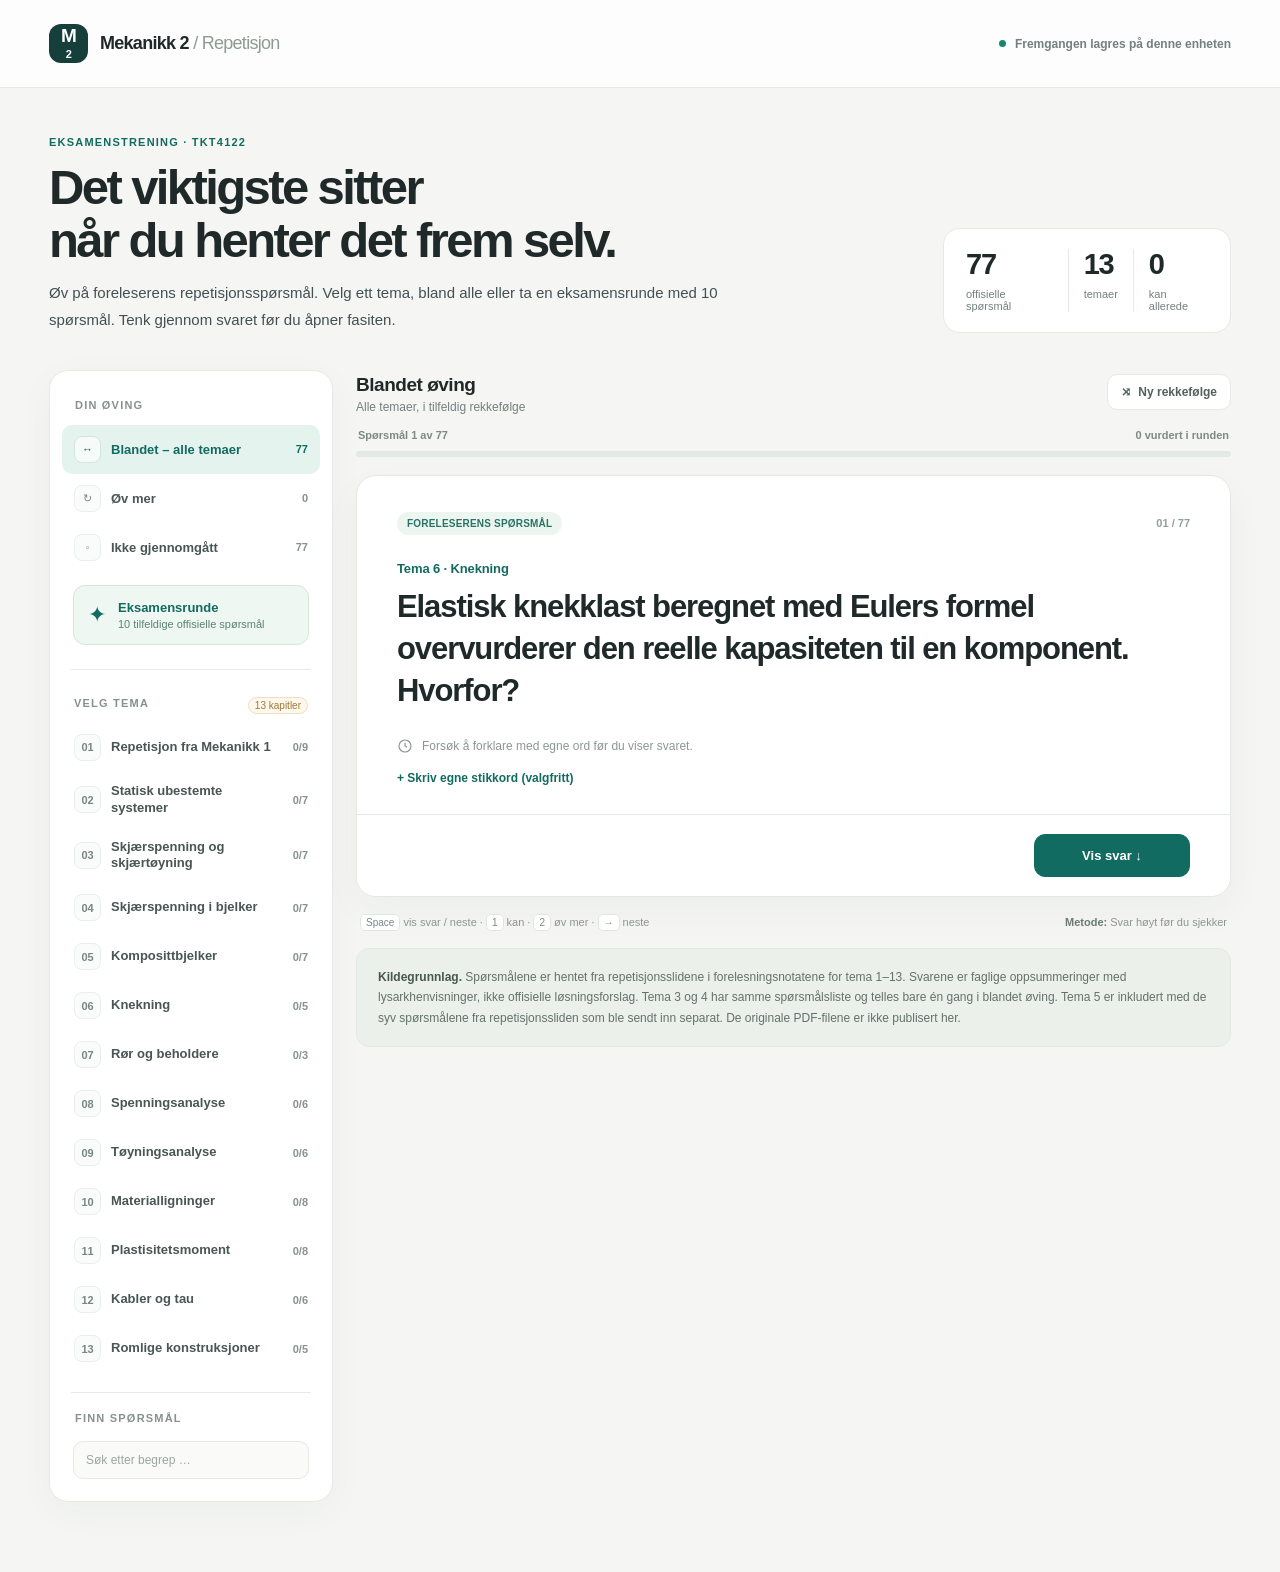
==== commit 28e3658b: "Kvalitetssikre 77 repetisjonssvar og vis formler med MathML" ====
--- a/mekanikk2/index.html
+++ b/mekanikk2/index.html
@@ -4,7 +4,7 @@
 <meta charset="utf-8">
 <meta name="viewport" content="width=device-width,initial-scale=1,viewport-fit=cover">
 <meta name="theme-color" content="#f5f6f3">
-<meta name="description" content="Repetisjonsspørsmål for Mekanikk 2 – 70 offisielle spørsmål fra forelesningsnotatene, med kildebaserte fasitsvar.">
+<meta name="description" content="Repetisjonsspørsmål for Mekanikk 2 – 77 repetisjonsspørsmål fra forelesningene, med kildebaserte fasitsvar.">
 <title>Mek 2 · Repetisjon</title>
 <style>
 :root{--bg:#f5f6f3;--white:#fff;--ink:#202929;--ink2:#425054;--muted:#73807f;--line:#e5eae6;--accent:#126b60;--accentLight:#e5f3ef;--yellow:#e9ba66;--orange:#ac5c28;--orangeLight:#fbefe0;--red:#b14f49;--redLight:#fbefed;--radius:19px;--shadow:0 10px 38px rgba(35,55,48,.035)}
@@ -12,11 +12,22 @@
 .hero{padding:48px 0 37px;display:grid;grid-template-columns:minmax(0,1fr) 288px;gap:28px;align-items:end}.eyebrow{letter-spacing:.11em;font-weight:790;font-size:11px;text-transform:uppercase;color:var(--accent)}h1{font-size:clamp(32px,4.4vw,49px);letter-spacing:-.053em;line-height:1.085;margin:13px 0 13px;font-weight:760;max-width:730px}.intro{font-size:15px;line-height:1.75;color:var(--ink2);max-width:680px;margin:0}.hero-stats{display:flex;justify-content:space-between;gap:15px;border:1px solid var(--line);border-radius:17px;padding:20px 22px;background:#fff}.stat b{display:block;font-size:29px;font-weight:780;letter-spacing:-.04em;line-height:1.1}.stat span{display:block;font-size:11px;color:var(--muted);margin-top:7px}.stat-divider{width:1px;background:var(--line)}
 .main{display:grid;grid-template-columns:284px minmax(0,1fr);gap:23px;align-items:start;padding-bottom:70px}.sidebar{border:1px solid var(--line);background:#fff;border-radius:var(--radius);padding:20px 12px 13px;box-shadow:var(--shadow)}.side-title{padding:0 13px;margin:8px 0 14px;font-size:11px;text-transform:uppercase;font-weight:780;letter-spacing:.11em;color:#87918d}.navbtn{width:100%;display:flex;align-items:center;gap:10px;border:0;background:transparent;color:#495654;border-radius:10px;text-align:left;padding:11px 12px;font-size:13px;font-weight:570;transition:background .15s,color .15s}.navbtn:hover{background:#f4f8f6}.navbtn.active{background:var(--accentLight);color:var(--accent);font-weight:750}.navbtn .navcount{margin-left:auto;font-size:11px;color:#869390;font-weight:650}.navbtn.active .navcount{color:var(--accent)}.number-icon{flex-shrink:0;display:grid;place-items:center;width:27px;height:27px;border:1px solid #e9eeea;border-radius:8px;font-size:11px;color:#788783;background:#fafcfb}.navbtn.active .number-icon{border-color:#cde8dd;background:#f6fbf9;color:var(--accent)}.sidebarhr{margin:19px 9px;border:0;border-top:1px solid var(--line)}.section-head{display:flex;align-items:center;justify-content:space-between;padding:0 12px}.section-head .side-title{padding:0}.extralabel{font-size:10px;color:#a47837;border:1px solid #f0dec4;background:#fdf7ec;border-radius:10px;padding:2px 6px}.checkrow{display:flex;gap:10px;align-items:start;padding:8px 13px 9px;cursor:pointer;font-size:12px;color:#63716d;line-height:1.5}.checkrow input{accent-color:var(--accent);margin:3px 0 0}.searchwrap{padding:3px 11px 9px}.search{width:100%;padding:11px 12px;border:1px solid var(--line);background:#fafbf9;color:var(--ink);border-radius:10px;font-size:12px}.search::placeholder{color:#9ba6a2}.examblock{padding:13px 11px 5px}.examBtn{border:1px solid #d6e5dd;background:#eff7f2;color:var(--accent);display:flex;gap:12px;align-items:center;text-align:left;width:100%;border-radius:12px;padding:14px}.examBtn:hover{background:#e2f0e8}.examBtn strong{font-size:13px;display:block}.examBtn small{display:block;margin-top:3px;color:#5b8376;font-size:11px}.examicon{font-size:22px}
 .content{min-width:0}.practice-heading{display:flex;align-items:start;justify-content:space-between;margin:4px 0 15px;gap:15px}.practice-heading h2{font-size:19px;letter-spacing:-.025em;font-weight:740;margin:0 0 4px}.practice-heading p{font-size:12px;color:var(--muted);margin:0}.btn-outline{display:flex;gap:7px;align-items:center;padding:10px 13px;background:#fff;border:1px solid var(--line);border-radius:10px;color:#52615d;font-size:12px;font-weight:640;white-space:nowrap}.btn-outline:hover{border-color:#b9d3c8;color:var(--accent)}.progressrow{display:flex;justify-content:space-between;align-items:center;color:#7d8985;font-size:11px;font-weight:640;margin:0 2px 10px}.track{height:6px;background:#e3eae6;border-radius:99px;overflow:hidden;margin-bottom:18px}.fill{height:100%;background:var(--accent);border-radius:99px;transition:width .25s}
-.questioncard{background:#fff;border:1px solid #e3e8e3;border-radius:20px;min-height:395px;box-shadow:0 14px 38px rgba(32,55,44,.04);overflow:hidden}.question-content{padding:36px 40px 28px}.cardtop{display:flex;gap:10px;align-items:center;justify-content:space-between}.pill{border-radius:99px;display:inline-flex;align-items:center;padding:6px 10px;font-size:10px;font-weight:760;letter-spacing:.02em;background:#edf5f1;color:#277464}.pill.extra{background:#fcf4e8;color:#a06d29}.qserial{color:#91a19b;font-size:11px;font-weight:650}.category{color:var(--accent);font-size:13px;font-weight:740;margin:26px 0 10px;letter-spacing:-.01em}.question{font-size:clamp(22px,3.1vw,31px);letter-spacing:-.035em;line-height:1.35;font-weight:690;max-width:760px;margin:0}.prompt{display:flex;gap:9px;align-items:center;color:#8b9892;font-size:12px;margin:27px 0 6px}.prompt svg{flex-shrink:0}.ownreplybtn{font-size:12px;border:0;padding:0;background:none;color:var(--accent);font-weight:650;margin-top:11px}.ownreply{display:none;margin-top:14px}.ownreply.show{display:block}.ownreply textarea{resize:vertical;width:100%;min-height:92px;padding:13px;border:1px solid var(--line);border-radius:11px;background:#fafbf9;color:var(--ink);font-size:13px}.answerbox{display:none;margin:4px 0 0;border-top:1px solid var(--line);padding:24px 40px 28px;background:linear-gradient(180deg,#fcfdfb,#fff)}.answerbox.show{display:block;animation:fade .2s ease}.answer-tag{display:flex;align-items:center;gap:9px;color:var(--accent);font-size:11px;text-transform:uppercase;letter-spacing:.09em;font-weight:800;margin:0 0 12px}.answer-main{font-size:16px;line-height:1.8;letter-spacing:-.006em;margin:0;max-width:770px;font-weight:570}.explain{font-size:13px;line-height:1.8;color:#53615d;margin:13px 0 0;max-width:780px}.formula{font-size:13px;letter-spacing:.01em;line-height:1.6;font-weight:670;color:#315a53;margin:19px 0 0;padding:13px 16px;background:#f1f8f5;border-radius:10px;white-space:pre-wrap;overflow-wrap:anywhere}.source{display:flex;flex-wrap:wrap;gap:7px;align-items:center;color:#7f8985;font-size:11px;margin:20px 0 0}.src-highlight{font-weight:690;color:#586965}.card-footer{border-top:1px solid var(--line);padding:19px 40px;display:flex;align-items:center;justify-content:space-between;gap:18px;background:#fff}.primary{background:var(--accent);color:#fff;border:1px solid var(--accent);border-radius:11px;padding:13px 19px;font-size:13px;font-weight:720;min-width:156px}.primary:hover{background:#105b52}.leftactions{display:flex;gap:8px;flex-wrap:wrap}.assessment{display:none;gap:9px;align-items:center}.assessment.show{display:flex}.ratebtn{display:flex;align-items:center;gap:8px;font-size:12px;font-weight:680;border:1px solid #dce8e0;background:#f8fbf9;color:#416d5f;border-radius:10px;padding:12px 14px}.ratebtn.review{border-color:#eedad6;background:#fff9f8;color:#a45b54}.ratebtn.sel{box-shadow:0 0 0 2px #c0deca inset}.ratebtn.review.sel{box-shadow:0 0 0 2px #e8beb8 inset}.hintbar{display:flex;gap:20px;align-items:center;justify-content:space-between;color:#8b9691;font-size:11px;line-height:1.5;padding:17px 4px}.hintbar span strong{color:#6c7a73}.hintbar kbd{font-family:inherit;font-size:10px;border:1px solid #dfe6e1;background:#fff;padding:2px 5px;border-radius:5px;color:#7b8a83}.footer-msg{padding:18px 21px;background:#ecf0eb;border:1px solid #e3e9e3;border-radius:13px;color:#64716b;font-size:12px;line-height:1.7}.footer-msg strong{color:#465750}.empty{padding:42px 40px;display:flex;flex-direction:column;align-items:start;gap:12px}.empty h3{margin:0;font-size:25px;letter-spacing:-.03em}.empty p{margin:0;line-height:1.7;color:#65716c;font-size:14px;max-width:560px}.empty .primary{margin-top:9px}.status-chip{display:inline-flex;gap:7px;align-items:center;border:1px solid #e2e9e4;border-radius:30px;font-size:11px;padding:6px 10px;background:#fff;color:#607269}
+.questioncard{background:#fff;border:1px solid #e3e8e3;border-radius:20px;min-height:395px;box-shadow:0 14px 38px rgba(32,55,44,.04);overflow:hidden}.question-content{padding:36px 40px 28px}.cardtop{display:flex;gap:10px;align-items:center;justify-content:space-between}.pill{border-radius:99px;display:inline-flex;align-items:center;padding:6px 10px;font-size:10px;font-weight:760;letter-spacing:.02em;background:#edf5f1;color:#277464}.pill.extra{background:#fcf4e8;color:#a06d29}.qserial{color:#91a19b;font-size:11px;font-weight:650}.category{color:var(--accent);font-size:13px;font-weight:740;margin:26px 0 10px;letter-spacing:-.01em}.question{font-size:clamp(22px,3.1vw,31px);letter-spacing:-.035em;line-height:1.35;font-weight:690;max-width:760px;margin:0}.prompt{display:flex;gap:9px;align-items:center;color:#8b9892;font-size:12px;margin:27px 0 6px}.prompt svg{flex-shrink:0}.ownreplybtn{font-size:12px;border:0;padding:0;background:none;color:var(--accent);font-weight:650;margin-top:11px}.ownreply{display:none;margin-top:14px}.ownreply.show{display:block}.ownreply textarea{resize:vertical;width:100%;min-height:92px;padding:13px;border:1px solid var(--line);border-radius:11px;background:#fafbf9;color:var(--ink);font-size:13px}.answerbox{display:none;margin:4px 0 0;border-top:1px solid var(--line);padding:24px 40px 28px;background:linear-gradient(180deg,#fcfdfb,#fff)}.answerbox.show{display:block;animation:fade .2s ease}.answer-tag{display:flex;align-items:center;gap:9px;color:var(--accent);font-size:11px;text-transform:uppercase;letter-spacing:.09em;font-weight:800;margin:0 0 12px}.answer-main{font-size:17px;line-height:1.75;letter-spacing:-.006em;margin:0;max-width:770px;font-weight:570}.explain{font-size:14px;line-height:1.75;color:#53615d;margin:13px 0 0;max-width:780px}.formula{font-size:13px;letter-spacing:.01em;line-height:1.6;font-weight:670;color:#315a53;margin:19px 0 0;padding:13px 16px;background:#f1f8f5;border-radius:10px;white-space:pre-wrap;overflow-wrap:anywhere}.source{display:flex;flex-wrap:wrap;gap:7px;align-items:center;color:#7f8985;font-size:11px;margin:20px 0 0}.src-highlight{font-weight:690;color:#586965}.card-footer{border-top:1px solid var(--line);padding:19px 40px;display:flex;align-items:center;justify-content:space-between;gap:18px;background:#fff}.primary{background:var(--accent);color:#fff;border:1px solid var(--accent);border-radius:11px;padding:13px 19px;font-size:13px;font-weight:720;min-width:156px}.primary:hover{background:#105b52}.leftactions{display:flex;gap:8px;flex-wrap:wrap}.assessment{display:none;gap:9px;align-items:center}.assessment.show{display:flex}.ratebtn{display:flex;align-items:center;gap:8px;font-size:12px;font-weight:680;border:1px solid #dce8e0;background:#f8fbf9;color:#416d5f;border-radius:10px;padding:12px 14px}.ratebtn.review{border-color:#eedad6;background:#fff9f8;color:#a45b54}.ratebtn.sel{box-shadow:0 0 0 2px #c0deca inset}.ratebtn.review.sel{box-shadow:0 0 0 2px #e8beb8 inset}.hintbar{display:flex;gap:20px;align-items:center;justify-content:space-between;color:#8b9691;font-size:11px;line-height:1.5;padding:17px 4px}.hintbar span strong{color:#6c7a73}.hintbar kbd{font-family:inherit;font-size:10px;border:1px solid #dfe6e1;background:#fff;padding:2px 5px;border-radius:5px;color:#7b8a83}.footer-msg{padding:18px 21px;background:#ecf0eb;border:1px solid #e3e9e3;border-radius:13px;color:#64716b;font-size:12px;line-height:1.7}.footer-msg strong{color:#465750}.empty{padding:42px 40px;display:flex;flex-direction:column;align-items:start;gap:12px}.empty h3{margin:0;font-size:25px;letter-spacing:-.03em}.empty p{margin:0;line-height:1.7;color:#65716c;font-size:14px;max-width:560px}.empty .primary{margin-top:9px}.status-chip{display:inline-flex;gap:7px;align-items:center;border:1px solid #e2e9e4;border-radius:30px;font-size:11px;padding:6px 10px;background:#fff;color:#607269}
 @keyframes fade{from{opacity:.2;transform:translateY(-3px)}to{opacity:1;transform:translateY(0)}}
 @media(max-width:950px){.shell{padding:0 24px}.main{grid-template-columns:238px minmax(0,1fr);gap:16px}.hero{grid-template-columns:1fr}.hero-stats{max-width:350px}.question-content,.answerbox{padding-left:27px;padding-right:27px}.card-footer{padding-left:27px;padding-right:27px}}
-@media(max-width:690px){.shell{padding:0 16px}.topbar{height:70px}.topnote{font-size:10px}.topnote .tiny-dot{display:none}.brand{font-size:16px}.brandmark{height:35px;width:35px}.hero{padding:31px 0 25px;gap:19px}.hero h1{font-size:35px}.intro{font-size:13px}.hero-stats{max-width:unset;padding:15px 19px}.stat b{font-size:23px}.stat span{font-size:10px}.main{display:flex;flex-direction:column;gap:22px}.sidebar{width:100%;padding:15px 10px 10px}.topiclist{display:grid;grid-template-columns:repeat(2,minmax(0,1fr));gap:2px}.topiclist .navbtn{font-size:11px;padding:8px 7px;gap:6px}.topiclist .number-icon{width:23px;height:23px;font-size:10px}.navbtn .navcount{font-size:10px}.section-head .side-title{margin:8px 0}.examblock{padding:10px 7px}.practice-heading{margin-top:0}.practice-heading h2{font-size:17px}.questioncard{min-height:unset}.question-content{padding:27px 23px 22px}.question{font-size:25px}.category{margin-top:23px}.answerbox{padding:23px}.card-footer{padding:14px 18px;display:flex;align-items:stretch;flex-direction:column-reverse;gap:11px}.card-footer .primary{width:100%}.leftactions{width:100%}.assessment{width:100%}.ratebtn{flex:1;justify-content:center}.hintbar{display:none}.footer-msg{font-size:11px}.progressrow{margin-top:4px}.searchwrap{padding:1px 7px 6px}}
+@media(max-width:690px){.shell{padding:0 16px}.topbar{height:70px}.topnote{font-size:10px}.topnote .tiny-dot{display:none}.brand{font-size:16px}.brandmark{height:35px;width:35px}.hero{padding:31px 0 25px;gap:19px}.hero h1{font-size:35px}.intro{font-size:13px}.hero-stats{max-width:unset;padding:15px 19px}.stat b{font-size:23px}.stat span{font-size:10px}.main{display:flex;flex-direction:column;gap:22px}.sidebar{width:100%;padding:15px 10px 10px}.topiclist{display:grid;grid-template-columns:repeat(2,minmax(0,1fr));gap:2px}.topiclist .navbtn{font-size:11px;padding:8px 7px;gap:6px}.topiclist .number-icon{width:23px;height:23px;font-size:10px}.navbtn .navcount{font-size:10px}.section-head .side-title{margin:8px 0}.examblock{padding:10px 7px}.practice-heading{margin-top:0;flex-wrap:wrap}.content{width:100%;max-width:100%;min-width:0}.practice-heading h2{font-size:17px}.questioncard{min-height:unset}.question-content{padding:27px 23px 22px}.question{font-size:25px}.category{margin-top:23px}.answerbox{padding:23px}.card-footer{padding:14px 18px;display:flex;align-items:stretch;flex-direction:column-reverse;gap:11px}.card-footer .primary{width:100%}.leftactions{width:100%}.assessment{width:100%}.ratebtn{flex:1;justify-content:center}.hintbar{display:none}.footer-msg{font-size:11px}.progressrow{margin-top:4px}.searchwrap{padding:1px 7px 6px}}
 @media(prefers-reduced-motion:reduce){*{scroll-behavior:auto!important;animation:none!important;transition:none!important}}
+
+/* Mathematical typesetting: native MathML, with proper fractions and indices. */
+.formula-grid{display:grid;grid-template-columns:repeat(auto-fit,minmax(min(100%,250px),1fr));gap:11px;margin:21px 0 0}
+.formula-item{min-width:0;padding:15px 17px;border:1px solid #dceae5;border-radius:12px;background:#f0f8f4}
+.math-label{font-size:11px;line-height:1.4;font-weight:750;letter-spacing:.02em;color:#41796e;margin-bottom:11px}
+.math-scroll{max-width:100%;overflow-x:auto;overflow-y:hidden;scrollbar-color:#c8d9d3 transparent;scrollbar-width:thin;padding:0 1px 7px}
+.math-scroll math{font-size:clamp(18px,2.1vw,21px);color:#194c42;white-space:nowrap;min-width:max-content;margin:0;text-align:left}
+.math-scroll math mfrac{linethickness:1.25px}
+.formula-help{font-size:11px;color:#638078;margin:8px 0 0;display:none}@media(max-width:690px){.formula-help{display:block}}
+.answer-main,.explain{overflow-wrap:break-word}
+@media(max-width:690px){.formula-grid{grid-template-columns:1fr}.formula-item{padding:15px}.math-scroll math{font-size:19px}.answer-main{font-size:16px}.explain{font-size:14px}}
 </style>
 </head>
 <body>
@@ -27,8 +38,8 @@
 <div class="examblock"><button type="button" class="examBtn" id="examButton"><span class="examicon">✦</span><span><strong>Eksamensrunde</strong><small>10 tilfeldige offisielle spørsmål</small></span></button></div>
 <hr class="sidebarhr"><div class="section-head"><span class="side-title">Velg tema</span><span class="extralabel">13 kapitler</span></div><div class="topiclist" id="topicList"></div><hr class="sidebarhr"><div class="side-title">Finn spørsmål</div><div class="searchwrap"><input class="search" id="searchInput" type="search" placeholder="Søk etter begrep …" aria-label="Søk i spørsmålene"></div></aside>
 <section class="content" aria-label="Spørsmål og svar"><div class="practice-heading"><div><h2 id="sessionTitle">Blandet øving</h2><p id="sessionSubtitle">Alle foreleserens spørsmål, tilfeldig rekkefølge</p></div><button type="button" class="btn-outline" id="reshuffle" title="Start ny tilfeldig runde"><span aria-hidden="true">⤨</span> Ny rekkefølge</button></div><div class="progressrow"><span id="sessionCounter">Spørsmål 1 av 77</span><span id="sessionCompleted">0 gjennomgått i runden</span></div><div class="track" role="progressbar" aria-label="Fremgang i øvingsrunde" aria-valuemin="0" aria-valuemax="100" aria-valuenow="0" id="progressBar"><div class="fill" id="progressFill" style="width:0%"></div></div>
-<div id="questionArea" aria-live="polite"></div><div class="hintbar"><span><kbd>Space</kbd> vis svar / neste · <kbd>1</kbd> kan · <kbd>2</kbd> øv mer · <kbd>→</kbd> neste</span><span><strong>Metode:</strong> Svar høyt før du sjekker</span></div><div class="footer-msg"><strong>Kildegrunnlag.</strong> Spørsmålene er hentet fra repetisjonsslidene i forelesningsnotatene for tema 1–13. Svarene er faglige oppsummeringer med lysarkhenvisninger, ikke offisielle løsningsforslag. Tema 3 og 4 har samme spørsmålsliste og telles bare én gang i blandet øving. Tema 5 er inkludert med syv spørsmål fra repetisjonssliden som ble sendt inn separat. De originale PDF-filene er ikke publisert her.</div></section></div></div>
-<script id="dataset" type="application/json">{"topics":[{"id":1,"name":"Repetisjon fra Mekanikk 1","file":"1 Repetisjon fra Mekanikk 1 (1).pdf","questions":9},{"id":2,"name":"Statisk ubestemte systemer","file":"2 Statisk ubestemte systemer.pdf","questions":7},{"id":3,"name":"Skjærspenning og skjærtøyning","file":"3 Skjærspenning i bjelker.pdf","questions":7},{"id":4,"name":"Skjærspenning i bjelker","file":"4 Skjærspenning i bjelker.pdf","questions":7},{"id":5,"name":"Komposittbjelker","file":"5 Komposittbjelker.pdf","questions":7},{"id":6,"name":"Knekning","file":"6 Knekning.pdf","questions":5},{"id":7,"name":"Rør og beholdere","file":"7 - Rør og beholdere.pdf","questions":3},{"id":8,"name":"Spenningsanalyse","file":"8 Spenningsanalyse.pdf","questions":6},{"id":9,"name":"Tøyningsanalyse","file":"9 Tøyningsanalyse.pdf","questions":6},{"id":10,"name":"Materialligninger","file":"10 Materialligninger (1).pdf","questions":8},{"id":11,"name":"Plastisitetsmoment","file":"11 Plastisitetsmoment.pdf","questions":8},{"id":12,"name":"Kabler og tau","file":"12 Kabler og tau.pdf","questions":6},{"id":13,"name":"Romlige konstruksjoner","file":"13 Romlige konstruksjoner.pdf","questions":5}],"questions":[{"id":"t1q1","topics":[1],"q":"Hvordan defineres normalspenning σ og skjærspenning τ?","short":"Normalspenning σ virker normalt på en snittflate. Skjærspenning τ virker tangentielt (parallelt) med snittflaten.","detail":"Ved sentrisk aksialkraft og jevn fordeling er σ = N/A. Midlere skjærspenning ved skjærkraft er τ_middel = V/A; den reelle fordelingen kan være ujevn.","formula":"σ = N/A   ·   τ_middel = V/A","refs":[3,4,12],"ref_labels":["1-3","1-4","1-12"],"official":true,"source_label":"Tema 1: 1-35"},{"id":"t1q2","topics":[1],"q":"Hvordan defineres lengdetøyning ε og skjærtøyning γ?","short":"Lengdetøyning ε beskriver relativ lengdeendring; skjærtøyning γ beskriver vinkelendringen mellom materiallinjer som opprinnelig sto normalt på hverandre.","detail":"Lengdetøyning er dimensjonsløs. Skjærtøyning uttrykkes i radianer og er også dimensjonsløs.","formula":"ε = ΔL/L₀   ·   γ = vinkelendring [rad]","refs":[5,6,12],"ref_labels":["1-5","1-6","1-12"],"official":true,"source_label":"Tema 1: 1-35"},{"id":"t1q3","topics":[1],"q":"Hva forstår vi med lineær elastisitet? Formuler Hookes lov.","short":"Lineær elastisitet betyr at spenning og tøyning er proporsjonale og at deformasjonen går tilbake ved avlastning. Denne sammenhengen kalles Hookes lov.","detail":"E er elastisitetsmodulen for normaltøyning, mens G er skjærmodulen. Loven gjelder i materialets lineært elastiske område.","formula":"σ = Eε   ·   τ = Gγ","refs":[7,9,12],"ref_labels":["1-7","1-9","1-12"],"official":true,"source_label":"Tema 1: 1-35"},{"id":"t1q4","topics":[1],"q":"Hvordan beregner vi spenning og deformasjon pga. aksialkraft (N), bøyemoment (M) og torsjonsmoment (Mx = T)?","short":"Vi bruker sammenhengen mellom snittkraft, spenning og stivhet for hver lastvirkning: aksialkraft gir normalspenning og lengdeendring, bøyemoment gir bøyespenning og krumning, torsjon gir skjærspenning og vridning.","detail":"For konstant tverrsnitt, lineært elastisk materiale og de vanlige bjelkeantakelsene: aksial stav ΔL = NL/(EA); bøying σ = Mz/I og 1/ρ = M/(EI); for sirkulære aksler i torsjon τ = Tr/Iₚ og vridningsvinkel φ = TL/(GIₚ). Fortegn og akser må følge oppgavens konvensjon.","formula":"Aksialt: σ=N/A, ΔL=NL/(EA)  ·  Bøying: σ=Mz/I, 1/ρ=M/(EI)  ·  Torsjon (sirkel): τ=Tr/Iₚ, φ=TL/(GIₚ)","refs":[10,12,13,21,23],"ref_labels":["1-10","1-12","1-13","1-21","1-24"],"official":true,"source_label":"Tema 1: 1-35"},{"id":"t1q5","topics":[1],"q":"Hvordan bestemmer vi beliggenheten til arealsenteret av et tverrsnitt?","short":"Arealsenteret finnes ved å dividere tverrsnittets første arealmoment med totalarealet.","detail":"Del gjerne et sammensatt tverrsnitt i rektangler. Summer Aᵢ·yᵢ og Aᵢ·zᵢ med fortegn; et hull har negativt areal. Arealsenteret ligger i skjæringspunktet mellom aksene gjennom de beregnede koordinatene.","formula":"y꜀ = Σ(Aᵢyᵢ)/ΣAᵢ   ·   z꜀ = Σ(Aᵢzᵢ)/ΣAᵢ","refs":[16,17],"ref_labels":["1-16","1-17"],"official":true,"source_label":"Tema 1: 1-35"},{"id":"t1q6","topics":[1],"q":"Hvordan regner vi ut andre arealmoment av et tverrsnitt?","short":"Andre arealmoment finnes ved å integrere kvadrert avstand til aktuell akse over tverrsnittsarealet.","detail":"For sammensatte tverrsnitt summerer vi hvert delareals eget andre arealmoment og Steiner-bidraget Aᵢdᵢ². Avstanden d må måles vinkelrett på den aktuelle aksen.","formula":"Iᵧ = ∫ z² dA   ·   Iᵧ = Σ(Iᵧ,egen,ᵢ + Aᵢdᵢ²)","refs":[16,18,19],"ref_labels":["1-16","1-18","1-19"],"official":true,"source_label":"Tema 1: 1-35"},{"id":"t1q7","topics":[1],"q":"Hvordan bestemmer vi lastvirkningsdiagrammene (N, V, M) til en konstruksjon? Hva bruker vi diagrammene til?","short":"Finn først opplagerreaksjonene fra likevekt, legg snitt i konstruksjonen og bestem indre normalkraft N, skjærkraft V og bøyemoment M som funksjon av posisjon. Tegn diagrammene.","detail":"Diagrammene viser hvordan lastene føres gjennom konstruksjonen og brukes til dimensjonering av styrke og deformasjoner. Kontroll: V er stigningstallet til M, og M har ekstremum der V=0 (på glatte deler).","formula":"dM/dx = V (med forelesningens fortegnskonvensjon)","refs":[26,27,28],"ref_labels":["1-27","1-28","1-29"],"official":true,"source_label":"Tema 1: 1-35"},{"id":"t1q8","topics":[1],"q":"Hva er forutsetningene for lineær (teknisk) bjelketeori?","short":"Teknisk bjelketeori forutsetter at plane tverrsnitt forblir plane og normale på bjelkeaksen, enaksial spenningstilstand, lineært elastisk materiale og små helninger/deformasjoner.","detail":"Dette er Navier–Bernoulli-hypotesen: skjærdeformasjoner neglisjeres i bøyeberegningen. Dermed varierer lengdetøyning og normalspenning lineært gjennom høyden.","formula":"σ = Mz/I   ·   1/ρ = M/(EI)","refs":[21,22,23],"ref_labels":["1-21","1-22","1-24"],"official":true,"source_label":"Tema 1: 1-35"},{"id":"t1q9","topics":[1],"q":"Hva forstår vi med krumning? Hvilken sammenheng har vi mellom moment og krumning?","short":"Krumning er et mål på hvor kraftig den deformerte bjelkeaksen bøyer seg, definert som 1/ρ der ρ er krumningsradiusen.","detail":"Ved lineær elastisk bøying er krumningen proporsjonal med momentet og omvendt proporsjonal med bøyestivheten EI. For små helninger kan den knyttes til den andrederiverte av nedbøyningen.","formula":"1/ρ = M/(EI)   ·   M/(EI) = −wʺ (med valgt fortegn)","refs":[22,23],"ref_labels":["1-22","1-24"],"official":true,"source_label":"Tema 1: 1-35"},{"id":"t2q1","topics":[2],"q":"Hva er kriteriet for at en konstruksjon er statisk (u)bestemt?","short":"En konstruksjon er statisk ubestemt når antall ukjente reaksjoner/snittsresultanter er større enn antall uavhengige likevektsligninger.","detail":"Et statisk bestemt, stabilt system kan beregnes med likevektsligningene alene. Ekstra fastholdinger gjør systemet statisk ubestemt; telling er et første kriterium og konstruksjonen må også være stabil.","formula":"2D: ΣFₓ=0, ΣF_z=0, ΣM=0","refs":[3,30],"ref_labels":["2-3","2-30"],"official":true,"source_label":"Tema 2: 2-31"},{"id":"t2q2","topics":[2],"q":"I en statisk ubestemt konstruksjon er det «for få» likevektsligninger. Hvordan skaffer vi oss ekstra ligning(er)?","short":"Vi får ekstra ligninger ved å bruke kompatibilitetskrav for forskyvninger og rotasjoner i konstruksjonen.","detail":"Lag et statisk bestemt grunnsystem, beregn deformasjoner fra ytre laster og fra fjernede reaksjoner, og krev at summen oppfyller de opprinnelige geometriske randbetingelsene.","formula":"Eksempel: w(B)=0 ved et ikke-senkende støttepunkt","refs":[3,5,9,10],"ref_labels":["2-3","2-5","2-9","2-10"],"official":true,"source_label":"Tema 2: 2-31"},{"id":"t2q3","topics":[2],"q":"Hva forstår vi med et statisk bestemt grunnsystem?","short":"Et statisk bestemt grunnsystem (SBG) er en stabil konstruksjon vi får ved å fjerne akkurat nok fastholdinger eller indre bindinger fra det opprinnelige statisk ubestemte systemet.","detail":"Vi erstatter de fjernede reaksjonene med ukjente krefter/momenter og finner dem fra kompatibilitet. Et ledd kan for eksempel frigjøre et innvendig moment.","formula":"SBG + ukjente redundante reaksjoner + kompatibilitet = opprinnelig system","refs":[5,6,11],"ref_labels":["2-5","2-6","2-11"],"official":true,"source_label":"Tema 2: 2-31"},{"id":"t2q4","topics":[2],"q":"Hva forstår vi med kompatibilitet?","short":"Kompatibilitet betyr at deformasjonene må være geometrisk mulige og oppfylle konstruksjonens forbindelser og opplagerbetingelser.","detail":"Ved et fast, ikke-senkende opplager er aktuell forskyvning null; i et stivt hjørne har de tilknyttede bjelkene samme rotasjon. Kompatibilitet gjelder altså forskyvninger og rotasjoner, ikke «like krefter».","formula":"Eksempel: wᴮ=0, eller φᴮ₁=φᴮ₂","refs":[3,5,9,10],"ref_labels":["2-3","2-5","2-9","2-10"],"official":true,"source_label":"Tema 2: 2-31"},{"id":"t2q5","topics":[2],"q":"Hvordan påvirkes responsen i et statisk ubestemt system av at en av komponentene får endret bøyestivhet EI? Hva hvis systemet er statisk bestemt?","short":"I et statisk ubestemt system kan endret EI endre hvordan kreftene og momentene fordeles mellom komponentene, og dermed også deformasjonene.","detail":"Stivheten avgjør hvor store redundante reaksjoner som kreves av kompatibiliteten. I et statisk bestemt system endres normalt ikke snittkrefter og reaksjoner ved endret EI, men deformasjonene endres.","formula":"Ubestemt: reaksjoner og deformasjoner påvirkes. Bestemt: primært deformasjoner påvirkes.","refs":[3,5,30],"ref_labels":["2-3","2-5","2-30"],"official":true,"source_label":"Tema 2: 2-31"},{"id":"t2q6","topics":[2],"q":"Hva forstår vi med en støttesenkning? Hva slags konsekvens får vi i et statisk ubestemt system? Hva hvis systemet er statisk bestemt?","short":"Støttesenkning betyr at et opplager/fundament flytter seg, for eksempel nedover med en gitt avstand s.","detail":"I et statisk ubestemt system kan setningen gi tvangskrefter og tvangsmomenter fordi de andre bindingene hindrer fri deformasjon. I et stabilt statisk bestemt system vil ideell støttesenkning normalt endre geometrien/deformasjonen, men ikke skape slike tvangskrefter.","formula":"Kompatibilitetskrav ved senket støtte: w(C)=s (med korrekt fortegn)","refs":[16,30],"ref_labels":["2-16","2-30"],"official":true,"source_label":"Tema 2: 2-31"},{"id":"t2q7","topics":[2],"q":"Hva er konsekvensen av temperaturendring i et statisk ubestemt system? Hva hvis systemet er statisk bestemt?","short":"En temperaturendring kan gi tvangskrefter og tvangsmomenter i statisk ubestemte systemer dersom temperaturdeformasjonen hindres av fastholdingene.","detail":"For et statisk bestemt system med fri mulighet til termisk utvidelse oppstår normalt ingen termisk tvangskraft; lengden endres. Dette gjelder forelesningens idealiserte sammenligning.","formula":"Fri termisk lengdeendring: ΔL_T = α ΔT L","refs":[9,22,30],"ref_labels":["2-9","2-22","2-30"],"official":true,"source_label":"Tema 2: 2-31"},{"id":"t3q1","topics":[3,4],"q":"Hva er ulempe(ne) med formelen for midlere skjærspenning pga. V?","short":"Formelen τ_middel = V/A gir bare gjennomsnittet over tverrsnittet og beskriver ikke den faktiske fordelingen av skjærspenninger.","detail":"Den kan undervurdere største lokale skjærspenning og sier ingenting om hvordan den varierer i steg, flenser eller frie kanter. Den kan brukes til enkle overslag.","formula":"τ_middel = V/A, men τ = τ(y,z)","refs":[3,4,5,21],"ref_labels":["4-3","4-4","4-5","4-21"],"official":true,"source_label":"Tema 3: 3-9 / tema 4: 4-35"},{"id":"t3q2","topics":[3,4],"q":"Hva forstår vi med akseparallell skjærstrøm? Hvorfor er det viktig at et tverrsnitt kan ivareta akseparallell skjærstrøm?","short":"Akseparallell skjærstrøm qᵥ er langsgående skjærkraft per lengdeenhet i en bjelke, nødvendig for likevekt når bøyemomentet endrer seg langs bjelken.","detail":"Ved varierende M endres normalspenningene mellom to snitt. Skjærstrømmen overfører differansen langs bjelken slik at delarealene virker sammen; uten tilstrekkelig forbindelse kan lagene gli fra hverandre.","formula":"qᵥ = V·S′ᵧ / Iᵧ   [N/mm]","refs":[7,9,10,11,21],"ref_labels":["4-7","4-9","4-10","4-11","4-21"],"official":true,"source_label":"Tema 3: 3-9 / tema 4: 4-35"},{"id":"t3q3","topics":[3,4],"q":"Hvordan beregner vi skjærspenning pga. V?","short":"Beregn skjærspenningen med bjelkens skjærformel: skjærkraft ganger første arealmoment, delt på andre arealmoment og lokal tykkelse/bredde.","detail":"S′ᵧ er første arealmoment for delarealet fra en spenningsfri rand fram til snittet. Bruk rett orientert Iᵧ og lokal tykkelse t. Formelen gjelder i rammen av den akseparallelle bjelketeorien.","formula":"τ = V·S′ᵧ/(Iᵧ·t)   og   qᵥ = V·S′ᵧ/Iᵧ","refs":[10,11,12,34],"ref_labels":["4-10","4-11","4-12","4-34"],"official":true,"source_label":"Tema 3: 3-9 / tema 4: 4-35"},{"id":"t3q4","topics":[3,4],"q":"Skjærspenningene pga. V er lineære i tverrsnittsdeler som er orientert vinkelrett på V. Hvorfor?","short":"For en tverrsnittsdel vinkelrett på skjærkraften (typisk horisontal flens når V er vertikal) vokser S′ lineært med avstanden fra fri kant.","detail":"Avstanden fra nøytralaksen til delarealene er omtrent konstant gjennom en tynn flens. Når vi går en lengde x inn fra den frie kanten, vokser arealet A′ proporsjonalt med x; da vokser S′=A′·arm og dermed τ lineært.","formula":"Konstant t og arm ⇒ S′ ∝ x ⇒ τ ∝ x","refs":[22,26,31,34],"ref_labels":["4-22","4-26","4-31","4-34"],"official":true,"source_label":"Tema 3: 3-9 / tema 4: 4-35"},{"id":"t3q5","topics":[3,4],"q":"Skjærspenningene pga. V har parabel-fordeling i tverrsnittsdeler som ikke er orientert vinkelrett på V. Hvorfor?","short":"For en tverrsnittsdel med utstrekning langs skjærkraften (typisk et vertikalt steg når V er vertikal) blir første arealmoment en andregradsfunksjon av høyden.","detail":"Arealet som inkluderes endres samtidig som avstanden til nøytralaksen endres; integrasjon av z dA gir et kvadratisk uttrykk. Med konstant tykkelse følger en parabolsk skjærspenningsfordeling.","formula":"S′(z) = ∫z dA ⇒ τ(z) er typisk parabolsk","refs":[17,23,26,34],"ref_labels":["4-17","4-23","4-26","4-34"],"official":true,"source_label":"Tema 3: 3-9 / tema 4: 4-35"},{"id":"t3q6","topics":[3,4],"q":"Hvorfor er skjærspenningen lik null på tuppen av en flens?","short":"Skjærspenningen er null ved en fri, ubelastet flenstupp fordi flaten ikke kan overføre skjærkrefter til omgivelsene.","detail":"Sett fra skjærformelen blir også det avskårne delarealet A′ lik null helt ute ved flensens frie ende, slik at S′=0 og dermed τ=0.","formula":"Ved fri flenstupp: S′=0 ⇒ τ=0","refs":[5,31,33,34],"ref_labels":["4-5","4-31","4-33","4-34"],"official":true,"source_label":"Tema 3: 3-9 / tema 4: 4-35"},{"id":"t3q7","topics":[3,4],"q":"Hvor finner vi den maksimale skjærspenningen?","short":"Maksimal skjærspenning opptrer ofte i steget nær nøytralaksen, men dette er ikke en universell regel.","detail":"Finn den ved å undersøke τ=V S′/(I t) over aktuelle tverrsnittsdeler. Sjekk også hjørner, overgang steg/flens og steder der tykkelsen endres; man kan ikke bare anta at maksimum alltid er i nøytralaksen.","formula":"τ_max = max |V S′/(I t)| over aktuelle snitt","refs":[26,30,31,34],"ref_labels":["4-26","4-30","4-31","4-34"],"official":true,"source_label":"Tema 3: 3-9 / tema 4: 4-35"},{"id":"t6q1","topics":[6],"q":"Hva forstår vi med knekning? Hva slags lastvirkning forårsaker knekning?","short":"Knekning er en stabilitetssvikt der en trykkpåkjent komponent får store sideveis deformasjoner når trykkraften blir tilstrekkelig stor.","detail":"Det er først og fremst aksial trykkraft som driver fenomenet, ikke strekkraft. Komponenter kan knekke før materialet når sin flytespenning.","formula":"P_kr = π²EI/Lₖ²","refs":[3,5,6],"ref_labels":["6-3","6-5","6-6"],"official":true,"source_label":"Tema 6: 6-23"},{"id":"t6q2","topics":[6],"q":"Hvilke forutsetninger ligger til grunn for Eulers formel for elastisk knekklast? Hvorfor kommer vi til kort med lineær bjelketeori?","short":"Eulers formel bygger på en ideell, slank søyle med lineært elastisk materiale, konstant bøyestivhet, sentrisk trykkraft, ingen formfeil og neglisjerbar aksialdeformasjon.","detail":"Den forutsetter konstant aksialkraft og hensyn til deformert geometri. Førsteordens lineær bjelketeori finner likevekt i udeformert tilstand og fanger derfor ikke opp ekstra bøyemoment P·w når staven bøyer ut (andreordenseffekt).","formula":"M_tillegg ≈ P·w   ·   P_kr = π²EI/Lₖ²","refs":[5,6,10],"ref_labels":["6-5","6-6","6-10"],"official":true,"source_label":"Tema 6: 6-23"},{"id":"t6q3","topics":[6],"q":"Hva forstår vi med knekklengde? Er det fordelaktig med stor eller liten knekklengde?","short":"Knekklengden Lₖ er en ekvivalent lengde som tar hensyn til søylens fastholdinger og knekkeform; i forelesningen tolkes den som avstanden mellom momentfrie punkter.","detail":"Kortere Lₖ er gunstig fordi kritisk knekklast øker med 1/Lₖ². For eksempel halvert knekklengde gir fire ganger Eulerlasten, alt annet likt.","formula":"P_kr ∝ 1/Lₖ²","refs":[10,11,19],"ref_labels":["6-10","6-11","6-19"],"official":true,"source_label":"Tema 6: 6-23"},{"id":"t6q4","topics":[6],"q":"Hva er hensikten med en avstivning?","short":"En avstivning hindrer eller begrenser sideveis forskyvning og dermed den svakeste knekkeformen.","detail":"Når avstivningen er effektiv, reduseres knekklengden og kritisk knekklast øker. Eksempel fra forelesningen: avstivning på midten av en Eulerstav gir fire ganger grunnlasten.","formula":"Lₖ → Lₖ/2 ⇒ P_kr → 4 P_kr","refs":[18,19],"ref_labels":["6-18","6-19"],"official":true,"source_label":"Tema 6: 6-23"},{"id":"t6q5","topics":[6],"q":"Elastisk knekklast beregnet med Eulers formel overvurderer den reelle kapasiteten til en komponent. Hvorfor?","short":"Eulers ideelle modell utelater svakheter som finnes i virkelige komponenter og kan derfor overvurdere bæreevnen.","detail":"Forelesningen nevner blant annet formfeil, eksentrisk last, flytning og egenspenninger (særlig i stål). Disse kan skape utbøyning og redusere kapasiteten før ideell Eulerlast nås.","formula":"P_virkelig kan være lavere enn π²EI/Lₖ²","refs":[20,22],"ref_labels":["6-20","6-22"],"official":true,"source_label":"Tema 6: 6-23"},{"id":"t7q1","topics":[7],"q":"Vi forutsetter tynnveggede rør og beholdere i Mekanikk 2. Hva forstår vi med tynnvegget?","short":"Tynnvegget betyr at veggtykkelsen t er liten sammenlignet med middelradiusen r; forelesningens grense er t ≤ r/10.","detail":"Middelradiusen er gjennomsnittet av indre og ytre radius. Da kan den radielle normalspenningen neglisjeres omtrent: σᵣ≈0.","formula":"t ≤ r/10   ·   r=(rᵢ+rᵧ)/2   ·   σᵣ≈0","refs":[6],"ref_labels":["7-6"],"official":true,"source_label":"Tema 7: 7-19"},{"id":"t7q2","topics":[7],"q":"Hvorvidt det blir strekk- eller trykkspenninger i en beholdervegg er avhengig av om det er ytre eller indre overtrykk/undertrykk. Når blir det strekk i beholderveggen? Eller trykk?","short":"Indre overtrykk (større trykk inne enn ute) gir strekkspenninger i beholderveggen; ytre overtrykk gir trykkspenninger.","detail":"For ytre overtrykk kan skallet også bli utsatt for knekning. Fortegnet til overtrykket defineres i forelesningen som p=pᵢ−pᵧ.","formula":"p>0 ⇒ strekk   ·   p<0 ⇒ trykk","refs":[7,8,18],"ref_labels":["7-7","7-8","7-18"],"official":true,"source_label":"Tema 7: 7-19"},{"id":"t7q3","topics":[7],"q":"Hvilken spenningskomponent er størst i en sirkulærsylindrisk beholder – aksialspenningen eller ringspenningen?","short":"Ringspenningen σθ er størst; for en tynnvegget, lukket sirkulærsylindrisk beholder er den dobbelt så stor som aksialspenningen σz.","detail":"Begge er strekk ved indre overtrykk. Uttrykkene gjelder uten andre påførte laster og for den idealiserte, tynnveggede beholderen.","formula":"σθ = pr/t   ·   σz = pr/(2t)   ⇒   σθ = 2σz","refs":[9,10,18],"ref_labels":["7-9","7-10","7-18"],"official":true,"source_label":"Tema 7: 7-19"},{"id":"t8q1","topics":[8],"q":"Hvor mange spenningskomponenter har vi i en 3D spenningstilstand?","short":"En generell tredimensjonal spenningstilstand har seks uavhengige spenningskomponenter: tre normalspenninger og tre skjærspenninger.","detail":"I den fullstendige spenningsmatrisen står ni komponenter, men tre par av skjærkomponentene er like (symmetri), så kun seks er uavhengige.","formula":"σₓ, σᵧ, σ_z, τₓᵧ, τᵧz, τ_zₓ","refs":[4,6],"ref_labels":["8-4","8-6"],"official":true,"source_label":"Tema 8: 8-37"},{"id":"t8q2","topics":[8],"q":"Noen av spenningskomponentene er identiske. Hvilke? Hvorfor?","short":"Skjærspenningene opptrer parvis: τₓᵧ=τᵧₓ, τᵧz=τ_zᵧ og τ_zₓ=τₓz.","detail":"Dette følger av momentlikevekt for et lite materialelement uten fordelte momentpar. Dermed er spenningstensoren symmetrisk.","formula":"τᵢⱼ = τⱼᵢ","refs":[4,6],"ref_labels":["8-4","8-6"],"official":true,"source_label":"Tema 8: 8-37"},{"id":"t8q3","topics":[8],"q":"Hva forstår vi med plan spenningstilstand? Når har vi typisk en plan spenningstilstand?","short":"Plan spenningstilstand betyr at alle spenninger knyttet til én flatenormal kan settes omtrent lik null, for eksempel σz=τₓz=τᵧz≈0.","detail":"Da gjenstår tre uavhengige komponenter σₓ, σᵧ og τₓᵧ. Dette er typisk for tynne plater med last i planet og tynnveggede rør/beholdere.","formula":"σz=τₓz=τᵧz≈0","refs":[7,8],"ref_labels":["8-7","8-8"],"official":true,"source_label":"Tema 8: 8-37"},{"id":"t8q4","topics":[8],"q":"Hva forstår vi med spenningstransformasjon?","short":"Spenningstransformasjon betyr å beregne normal- og skjærspenningene på flater med en annen orientering, altså etter rotasjon av koordinatsystemet.","detail":"Den fysiske spenningstilstanden i punktet er uendret, men komponentene avhenger av flatenes retning. Transformasjonsformlene bruker vinkelen θ.","formula":"σₓ′ = (σₓ+σᵧ)/2 + (σₓ−σᵧ)cos(2θ)/2 + τₓᵧsin(2θ)","refs":[12,13,14],"ref_labels":["8-12","8-13","8-14"],"official":true,"source_label":"Tema 8: 8-37"},{"id":"t8q5","topics":[8],"q":"Hva forstår vi med en hovedspenning? Og en hovedspenningsretning?","short":"Hovedspenninger er største og minste normalspenningene (i planet) ved et punkt. Hovedspenningsretninger er retningene hvor skjærspenningen på det tilhørende planet er null.","detail":"Finn dem ved å transformere spenningene og sette τₓ′ᵧ′=0. I plan spenning er den tredje hovedspenningen lik null; ved vurdering av absolutt maksimum må den også tas med.","formula":"σ₁,₂ = (σₓ+σᵧ)/2 ± √[((σₓ−σᵧ)/2)² + τₓᵧ²]","refs":[23,24,32],"ref_labels":["8-23","8-24","8-32"],"official":true,"source_label":"Tema 8: 8-37"},{"id":"t8q6","topics":[8],"q":"Hvordan bestemmer vi størrelsen og retningen til den maksimale skjærspenningen?","short":"I planet er maksimal skjærspenning halvparten av differansen mellom hovedspenningene, og den virker på plan rotert 45° fra hovedspenningsretningene.","detail":"Tillegget «absolutt» er viktig: i 3D sammenlignes alle tre hovedspenningene, også nullspenningen i plan spenning. Retningen finnes fra hovedretningene ved en rotasjon på 45° i planet til aktuell hovedspenningspar.","formula":"τ_max,plan = |σ₁−σ₂|/2   ·   τ_abs,max = (σ_størst−σ_minst)/2","refs":[27,29,31,32],"ref_labels":["8-27","8-29","8-31","8-32"],"official":true,"source_label":"Tema 8: 8-37"},{"id":"t9q1","topics":[9],"q":"Hvilke tøyningskomponenter er relatert til hhv. lengdeendring og vinkelendring?","short":"Normaltøyningene εₓ, εᵧ og εz beskriver lengdeendringer, mens skjærtøyningene γₓᵧ, γᵧz og γzₓ beskriver vinkelendringer mellom opprinnelig ortogonale materiallinjer.","detail":"Normal- og skjærtøyning er dimensjonsløse; skjærtøyning uttrykkes ofte i radianer. For små deformasjoner følger de av deriverte av forskyvningsfeltet.","formula":"εₓ = ∂u/∂x   ·   γₓᵧ = ∂u/∂y + ∂v/∂x","refs":[5,8,9,36],"ref_labels":["9-5","9-8","9-9","9-36"],"official":true,"source_label":"Tema 9: 9-37"},{"id":"t9q2","topics":[9],"q":"Hva forstår vi med plan spenningstilstand? Når har vi typisk en plan tøyningstilstand?","short":"Plan spenning betyr at alle spenninger med én normalretning er null (for eksempel σz=τₓz=τᵧz=0). Plan tøyning betyr at tøyningene i én retning er null (for eksempel εz=γₓz=γᵧz=0).","detail":"Plan tøyning er typisk for svært lange konstruksjoner som påvirkes på tvers av lengderetningen, som tunneler og dammer. Plan spenning og plan tøyning er ikke generelt samme tilstand.","formula":"Plan spenning: σz=τₓz=τᵧz=0   ·   Plan tøyning: εz=γₓz=γᵧz=0","refs":[10,12],"ref_labels":["9-10","9-12"],"official":true,"source_label":"Tema 9: 9-37"},{"id":"t9q3","topics":[9],"q":"Hva forstår vi med tøyningstransformasjon?","short":"Tøyningstransformasjon er å finne normaltøyningene og skjærtøyningen i et rotert koordinatsystem fra de opprinnelige tøyningskomponentene.","detail":"Den faktiske deformasjonen er den samme, mens de målte komponentene varierer med retningen. Formlene følger av deformasjonens geometri og ligner spenningstransformasjon.","formula":"εₓ′ = εₓ cos²θ + εᵧ sin²θ + γₓᵧ sinθ cosθ","refs":[13,14],"ref_labels":["9-13","9-14"],"official":true,"source_label":"Tema 9: 9-37"},{"id":"t9q4","topics":[9],"q":"Hva forstår vi med en hovedtøyning? Og en hovedtøyningsretning?","short":"Hovedtøyninger er største og minste normaltøyning i planet. Hovedtøyningsretninger er retningene der disse opptrer og skjærtøyningen er null.","detail":"De finnes ved å rotere koordinatsystemet til γₓ′ᵧ′=0, eller ved å bruke uttrykkene for ε₁,₂ og tan(2θ).","formula":"ε₁,₂ = (εₓ+εᵧ)/2 ± √[((εₓ−εᵧ)/2)² + (γₓᵧ/2)²]","refs":[17],"ref_labels":["9-17"],"official":true,"source_label":"Tema 9: 9-37"},{"id":"t9q5","topics":[9],"q":"Hvordan bestemmer vi størrelsen og retningen til den maksimale skjærtøyningen?","short":"Maksimal skjærtøyning i planet er differansen mellom de to hovedtøyningene og oppstår i retninger 45° fra hovedtøyningsretningene.","detail":"Dersom man spør etter absolutt maksimal skjærtøyning, må også tredje hovedtøyning tas med; ved plan tøyning er εz=0.","formula":"γ_max,plan = ε₁−ε₂ = √[(εₓ−εᵧ)²+γₓᵧ²]   ·   γ_abs,max = ε_størst−ε_minst","refs":[17,18,19],"ref_labels":["9-17","9-18","9-19"],"official":true,"source_label":"Tema 9: 9-37"},{"id":"t9q6","topics":[9],"q":"Hvordan kan vi måle tøyninger?","short":"Tøyning kan måles med ekstensometer, strekklapper og digital bildekorrelasjon (DIC).","detail":"Én strekklapp måler normaltøyning i én retning; en strekklapprosett med tre retninger kan gi εₓ, εᵧ og γₓᵧ. DIC registrerer forskyvnings- og tøyningsfelt over en større flate ved bildeanalyse.","formula":"Måling → ε-komponenter → materiallov → σ-komponenter","refs":[21,22,23,29,30],"ref_labels":["9-21","9-22","9-23","9-29","9-30"],"official":true,"source_label":"Tema 9: 9-37"},{"id":"t10q1","topics":[10],"q":"Hva forstår vi med en konstitutiv ligning?","short":"En konstitutiv ligning (materiallov) beskriver sammenhengen mellom spenninger og tøyninger i et materiale.","detail":"Den forteller hvordan materialet deformeres når det belastes, eller hvilke spenninger som oppstår ved en gitt tøyning. Forskjellige materialer og tilstander kan kreve forskjellige lover.","formula":"Eksempel: σ = Eε","refs":[2,4],"ref_labels":["10-2","10-4"],"official":true,"source_label":"Tema 10: 10-41"},{"id":"t10q2","topics":[10],"q":"Det finnes mange konstitutive ligninger, hvorav én benyttes i Mekanikk 2. Hvilken?","short":"I Mekanikk 2 bruker vi Hookes lov for homogene, isotrope, lineært elastiske materialer.","detail":"For enakset belastning er σ=Eε; ved ren skjær er τ=Gγ. I 3D kobler Poisson-effekten normalspenninger og normaltøyninger i flere retninger.","formula":"σ = Eε   ·   τ = Gγ","refs":[2,4,7,19],"ref_labels":["10-2","10-4","10-7","10-19"],"official":true,"source_label":"Tema 10: 10-41"},{"id":"t10q3","topics":[10],"q":"Hvordan er skjærmodulen G relatert til elastisitetsmodulen E og tverrkontraksjonstallet ν?","short":"Skjærmodulen G er knyttet til elastisitetsmodulen E og tverrkontraksjonstallet ν ved G=E/[2(1+ν)].","detail":"Sammenhengen gjelder isotrope, lineært elastiske materialer. E, G og ν er derfor ikke tre uavhengige størrelser under disse antakelsene.","formula":"G = E / [2(1+ν)]","refs":[7,8],"ref_labels":["10-7","10-8"],"official":true,"source_label":"Tema 10: 10-41"},{"id":"t10q4","topics":[10],"q":"Hva er forutsetningen for at vi i Mekanikk 2 kan nøye oss med to uavhengige materialparametre (E og ν) ? Gjelder denne forutsetningen for alle materialer?","short":"Materialet må antas isotropt og lineært elastisk. Da kan den elastiske oppførselen bestemmes med to uavhengige konstanter, for eksempel E og ν.","detail":"Dette gjelder ikke alle materialer: anisotrope materialer som tre og mange fiberkompositter trenger flere materialparametre. I emnet antar vi også homogenitet.","formula":"Isotrop + lineært elastisk ⇒ E og ν er tilstrekkelig","refs":[2,7,8,19],"ref_labels":["10-2","10-7","10-8","10-19"],"official":true,"source_label":"Tema 10: 10-41"},{"id":"t10q5","topics":[10],"q":"Hvor mange ligninger består Hookes lov av i 3D spenningstilstand? Og dersom vi har plan spenning eller plan tøyning?","short":"For generell 3D spenningstilstand har Hookes lov seks uavhengige ligninger: tre for normal- og tre for skjærtøyning.","detail":"Ved plan spenning eller plan tøyning brukes tre koblede ligninger for de aktive komponentene i planet. Viktig nyanse: plan spenning gir vanligvis εz≠0; plan tøyning gir vanligvis σz≠0.","formula":"3D: 6   ·   Plan spenning/plan tøyning: 3 ligninger i planet (+ ut-av-planet-relasjon ved behov)","refs":[7,9,10,14,15],"ref_labels":["10-7","10-9","10-10","10-14","10-15"],"official":true,"source_label":"Tema 10: 10-41"},{"id":"t10q6","topics":[10],"q":"Hva forstår vi med et flytekriterium?","short":"Et flytekriterium angir når en kombinert spenningstilstand fører til at et duktilt materiale begynner å flyte plastisk.","detail":"Det sammenligner belastningstilstanden med materialets flytegrense fᵧ. Det trengs fordi vi ikke kan vurdere en sammensatt spenningssituasjon ved å se på én normalspenning alene.","formula":"Flyt når kriteriets grense nås","refs":[24,25,27,32],"ref_labels":["10-24","10-25","10-27","10-32"],"official":true,"source_label":"Tema 10: 10-41"},{"id":"t10q7","topics":[10],"q":"Det finnes mange flytekriterier, hvorav ett benyttes i Mekanikk 2. Hvilket?","short":"Mises-kriteriet (von Mises) er flytekriteriet som brukes videre i Mekanikk 2. Forelesningen omtaler også Tresca-kriteriet.","detail":"Mises sammenligner jevnføringsspenningen σⱼ med flytespenningen fᵧ. Så lenge σⱼ<fᵧ predikeres elastisk oppførsel; flyt starter ved σⱼ=fᵧ.","formula":"Mises: σⱼ ≥ fᵧ ⇒ flyt","refs":[27,32,33,40],"ref_labels":["10-27","10-32","10-33","10-40"],"official":true,"source_label":"Tema 10: 10-41"},{"id":"t10q8","topics":[10],"q":"Hva forstår vi med jevnføringsspenning?","short":"Jevnføringsspenning er en beregnet ekvivalent enakset spenning som gjør det mulig å vurdere flyt ved en sammensatt spenningstilstand.","detail":"I Mises-kriteriet beregnes σⱼ fra normal- og skjærspenningene og sammenlignes med materialets flytespenning fᵧ. Den er ikke en faktisk normalspenning på én bestemt flate.","formula":"Plan spenning: σⱼ = √(σₓ²+σᵧ²−σₓσᵧ+3τₓᵧ²)","refs":[31,32,40],"ref_labels":["10-31","10-32","10-40"],"official":true,"source_label":"Tema 10: 10-41"},{"id":"t11q1","topics":[11],"q":"Hva er forskjellen på elastisk og plastisk materialoppførsel?","short":"Elastisk oppførsel er reversibel: materialet går tilbake til opprinnelig form ved avlastning. Plastisk oppførsel innebærer permanent deformasjon etter at flytning har begynt.","detail":"I det lineært elastiske området gjelder Hookes lov. Når materialet flyter, øker tøyningen videre, og det oppstår en varig tøyningsandel.","formula":"Elastisk: σ=Eε   ·   Plastisk: permanent ε etter avlastning","refs":[4,5],"ref_labels":["11-4","11-5"],"official":true,"source_label":"Tema 11: 11-34"},{"id":"t11q2","topics":[11],"q":"Hva vil det si at et materiale har en duktil oppførsel? Hvilke materialer er vanligvis duktile? Og hvilke er sprø, dvs. ikke duktile?","short":"Et duktilt materiale kan gjennomgå store plastiske deformasjoner før brudd; et sprøtt materiale har liten plastisk deformasjon før brudd.","detail":"Forelesningen nevner konstruksjonsstål, aluminium og kobber som duktile, og glass, keramikk og betong i strekk som sprø. Materialoppførsel avhenger av tilstand og belastningsform.","formula":"Duktilitet = stor plastisk deformasjonsevne før brudd","refs":[7,8,9,10],"ref_labels":["11-7","11-8","11-9","11-10"],"official":true,"source_label":"Tema 11: 11-34"},{"id":"t11q3","topics":[11],"q":"Hva forstår vi med en elastisk – perfekt plastisk materialkurve? Og en stiv – perfekt plastisk materialkurve?","short":"Elastisk–perfekt plastisk: lineær elastisk stigning σ=Eε fram til ±fᵧ og deretter konstant spenning ved økende plastisk tøyning.","detail":"Stiv–perfekt plastisk: den elastiske tøyningen neglisjeres, materialet antas uendelig stivt før flyt og kan deretter deformeres plastisk ved konstant ±fᵧ. Begge modellene ser bort fra fastning.","formula":"Elastisk–perfekt plastisk: stigning E før flyt   ·   Stiv–perfekt plastisk: ingen elastisk tøyning","refs":[13,14,15],"ref_labels":["11-13","11-14","11-15"],"official":true,"source_label":"Tema 11: 11-34"},{"id":"t11q4","topics":[11],"q":"Hvordan er fordelingen av normalspenninger pga. bøyemoment i et tverrsnitt som er fullstendig plastifisert? Og hvis tverrsnittet er delvis plastifisert?","short":"Fullt plastifisert tverrsnitt: normalspenningen er +fᵧ i strekksonen og −fᵧ i trykksonen (ideell perfekt plastisk modell).","detail":"Delvis plastifisert tverrsnitt: spenningsfordelingen er fortsatt lineær i en elastisk kjerne rundt nøytralaksen, mens de ytterste delene har nådd ±fᵧ. Dette skiller seg fra den helt lineære elastiske spenningsfordelingen.","formula":"Fullplastisk: σ = ±fᵧ   ·   Delvis: elastisk kjerne + plastiske yttersoner","refs":[16,17,18,19],"ref_labels":["11-16","11-17","11-18","11-19"],"official":true,"source_label":"Tema 11: 11-34"},{"id":"t11q5","topics":[11],"q":"Hvordan bestemmer vi beliggenheten til plastisk nøytralakse i et enkeltsymmetrisk tverrsnitt?","short":"Den plastiske nøytralaksen skal dele tverrsnittet i strekk- og trykkarealer med like store resultanter.","detail":"For et homogent materiale med samme flytespenning i strekk og trykk betyr dette A_strekk=A_trykk=A/2, også for enkeltsymmetriske tverrsnitt. Den plastiske nøytralaksen faller derfor ikke nødvendigvis sammen med elastisk arealsenter.","formula":"fᵧ·A_strekk = fᵧ·A_trykk ⇒ A_strekk=A_trykk","refs":[19,21,22],"ref_labels":["11-19","11-21","11-22"],"official":true,"source_label":"Tema 11: 11-34"},{"id":"t11q6","topics":[11],"q":"Hvordan beregner vi den plastiske momentkapasiteten?","short":"Den plastiske momentkapasiteten beregnes ved å summere momentet til spenningsresultantene på hver side av plastisk nøytralakse.","detail":"Finn først plastisk nøytralakse, del tverrsnittet i strekk- og trykksoner og beregn resultantene fᵧA med armer til denne aksen. Alternativt brukes plastisk motstandsmoment Wₚₗ.","formula":"Mₚₗ,ᵧ = fᵧ Wₚₗ,ᵧ   ·   Wₚₗ,ᵧ = ∫A |z−zₚₗ| dA","refs":[19,21,22],"ref_labels":["11-19","11-21","11-22"],"official":true,"source_label":"Tema 11: 11-34"},{"id":"t11q7","topics":[11],"q":"Hvorfor er duktilitet viktig når vi skal utnytte plastisk momentkapasitet?","short":"Duktilitet trengs fordi tverrsnittet må kunne deformeres plastisk og omfordele spenninger før fullt plastisk moment oppnås.","detail":"Ved plastisk kapasitet øker tøyningene betydelig, og plastiske ledd må kunne rotere uten sprøtt brudd. I statisk ubestemte systemer krever momentomfordeling også tilstrekkelig rotasjonskapasitet.","formula":"Uten plastisk deformasjonsevne kan brudd komme før Mₚₗ","refs":[10,17,25,27],"ref_labels":["11-10","11-17","11-25","11-27"],"official":true,"source_label":"Tema 11: 11-34"},{"id":"t11q8","topics":[11],"q":"Hva forstår vi med en formfaktor?","short":"Formfaktoren er forholdet mellom plastisk og elastisk momentkapasitet for samme tverrsnitt og bøyeakse.","detail":"Den sier hvor stor momentreserven er etter første flytning i ytterste fiber og fram til full plastifisering. For et rektangulært tverrsnitt er formfaktoren 1,5 under de idealiserte antakelsene.","formula":"f = Mₚₗ/Mₑₗ = Wₚₗ/Wₑₗ   ·   rektangel: f=1,5","refs":[16,19,20,32],"ref_labels":["11-16","11-19","11-20","11-33"],"official":true,"source_label":"Tema 11: 11-34"},{"id":"t12q1","topics":[12],"q":"Kabler og tau har neglisjerbar bøyestivhet EI, og kan derfor overføre kun én lastvirkning. Hvilken?","short":"Kabler og tau kan bare overføre aksial strekkraft S, som virker langs kabelens tangent.","detail":"På grunn av neglisjerbar bøyestivhet kan kabelen ikke overføre bøyemoment M eller skjærkraft V som en bjelke. Den kan heller ikke ta trykk.","formula":"S > 0 (strekk)   ·   M = V = 0 (som snittkrefter i kabelmodellen)","refs":[3],"ref_labels":["12-3"],"official":true,"source_label":"Tema 12: 12-10"},{"id":"t12q2","topics":[12],"q":"Superposisjonsprinsippet kan ikke benyttes for kabler og tau. Hvorfor ikke?","short":"Superposisjon kan normalt ikke brukes for kabler fordi lasten påvirker kabelens geometri, og endret geometri påvirker kraftfordelingen.","detail":"Dette er et geometrisk ikke-lineært problem: når lasten endres, endres form og kraftretninger, slik at resultatet fra to separate lasttilfeller ikke uten videre kan adderes.","formula":"Kabelgeometri avhenger av lasten ⇒ ikke lineær superposisjon","refs":[3,5,6],"ref_labels":["12-3","12-5","12-6"],"official":true,"source_label":"Tema 12: 12-10"},{"id":"t12q3","topics":[12],"q":"Egenvekt er som regel viktig for kabler. Hvorfor?","short":"Egenvekten er viktig fordi kabler ofte har svært lange spenn, slik at den samlede vekten blir stor.","detail":"Kabelen kan bære store strekkrefter, men egenvekten er fordelt langs hele kabelen og påvirker både form og nødvendig strekkraft.","formula":"Total egenlast ≈ masse per lengde · g · kabellengde","refs":[2,3,9],"ref_labels":["12-2","12-3","12-9"],"official":true,"source_label":"Tema 12: 12-10"},{"id":"t12q4","topics":[12],"q":"Hva forstår vi med pilhøyde?","short":"Pilhøyden f er den vertikale avstanden fra linjen mellom oppleggspunktene ned til kabelens laveste punkt for en symmetrisk kabel.","detail":"I forelesningen angis f i midtsnittet, og pilforholdet er f/L der L er horisontal avstand mellom oppleggspunktene. For usymmetrisk kabel må geometrien presiseres.","formula":"Pilforhold = f/L","refs":[4,6],"ref_labels":["12-4","12-6"],"official":true,"source_label":"Tema 12: 12-10"},{"id":"t12q5","topics":[12],"q":"Hvor er det størst strekkraft i en kabel?","short":"For en vanlig hengende kabel med vertikale laster er strekkraften størst ved oppleggene og minst i det laveste punktet.","detail":"Horisontalkomponenten S₀ er konstant. Den vertikale komponenten øker mot oppleggene; dermed øker resultantens størrelse S. For en symmetrisk parabelkabel er største strekk ved A og B.","formula":"S = √(S₀²+V(x)²)   ·   S_min = S₀ i laveste punkt","refs":[4,6],"ref_labels":["12-4","12-6"],"official":true,"source_label":"Tema 12: 12-10"},{"id":"t12q6","topics":[12],"q":"Vi har to ulike beregningsmodeller for kabler: Parabelkabel og kjedelinje. Hva er forskjellen mellom disse?","short":"Parabelkabel brukes når lasten er jevnt fordelt per horisontal lengdeenhet. Kjedelinje brukes når lasten er jevnt fordelt per faktisk kabellengde (buelengde).","detail":"Dette gir forskjellig form: parabel kontra cosh-kurve. For relativt liten pilhøyde oppgir forelesningen at parabelen er en god tilnærming til kjedelinjen (feil under omtrent 5 % ved f/L<0,2).","formula":"Parabel: p per dx   ·   Kjedelinje: q per ds","refs":[3,6,9],"ref_labels":["12-3","12-6","12-9"],"official":true,"source_label":"Tema 12: 12-10"},{"id":"t13q1","topics":[13],"q":"Et moment om et punkt er generelt en vektor, og ikke en skalar størrelse. Hvorfor?","short":"Et moment beskriver ikke bare hvor stor rotasjonstendensen er, men også retningen til rotasjonsaksen.","detail":"I 3D kan samme momentstørrelse dreie om ulike akser. Momentet har derfor tre komponenter og representeres som en vektor vinkelrett på kraftens og posisjonsvektorens plan.","formula":"Mₚ = r × F","refs":[3,4],"ref_labels":["13-3","13-4"],"official":true,"source_label":"Tema 13: 13-18"},{"id":"t13q2","topics":[13],"q":"Hvordan kan vi regne ut en momentvektor?","short":"Momentvektoren om et punkt P beregnes som kryssproduktet mellom posisjonsvektoren r fra P til kraftens angrepslinje og kraftvektoren F.","detail":"Størrelsen er |Mₚ|=|r||F|sinθ; retningen finnes med høyrehåndsregelen. For flere krefter summerer man momentvektorene og eventuelle påførte kraftpar.","formula":"Mₚ = Σ(rᵢ × Fᵢ) + ΣMᵢ","refs":[3,4,7],"ref_labels":["13-3","13-4","13-7"],"official":true,"source_label":"Tema 13: 13-18"},{"id":"t13q3","topics":[13],"q":"Hvilke likevektsligninger har vi for rammekonstruksjoner i 3D? Og for fagverk i 3D?","short":"For en fri 3D rammekonstruksjon har vi seks uavhengige globale likevektsligninger: tre kraftlikevekter og tre momentlikevekter.","detail":"For romlige fagverk, hvor stavene er leddforbundet og bare tar aksialkraft, bruker vi tre kraftlikevektsligninger i hvert knutepunkt.","formula":"Ramme: ΣFₓ=ΣFᵧ=ΣFz=0 og ΣMₓ=ΣMᵧ=ΣMz=0   ·   Fagverk: ΣFₓ=ΣFᵧ=ΣFz=0 pr. knutepunkt","refs":[7,9],"ref_labels":["13-7","13-9"],"official":true,"source_label":"Tema 13: 13-18"},{"id":"t13q4","topics":[13],"q":"Hvilke lastvirkninger har vi i 3D?","short":"Et tverrsnitt i en 3D bjelke har seks mulige snittresultanter: én normalkraft, to skjærkrefter, to bøyemomenter og ett torsjonsmoment.","detail":"I et lokalt koordinatsystem med x langs bjelken er disse Nₓ, Vᵧ, Vz, Mᵧ, Mz og Mₓ=T.","formula":"Nₓ, Vᵧ, Vz, Mᵧ, Mz, T","refs":[9,10],"ref_labels":["13-9","13-10"],"official":true,"source_label":"Tema 13: 13-18"},{"id":"t13q5","topics":[13],"q":"Hva er forskjellen på volumsenter og tyngdepunkt? Når er volumsenter og tyngdepunkt sammenfallende?","short":"Volumsenteret bestemmes av geometrien alene. Tyngdepunktet (massesenteret) tar hensyn til hvordan massen er fordelt i legemet.","detail":"For et homogent legeme med konstant tetthet er punktene sammenfallende. Hvis tettheten varierer, for eksempel i en stålsylinder med aluminiumsdel, trenger de ikke sammenfalle.","formula":"r꜀ = (1/V)∫r dV   ·   r_G = (1/m)∫ρr dV","refs":[14,15],"ref_labels":["13-14","13-15"],"official":true,"source_label":"Tema 13: 13-18"},{"id":"t5q1","topics":[5],"q":"Hva forstår vi med en kompositt(bjelke)? Og med en sandwich-bjelke?","short":"En komposittbjelke består av to eller flere ulike materialer, som normalt har ulik E-modul. En sandwich-bjelke har vanligvis stive yttersjikt og en mykere kjerne.","detail":"Materialkombinasjonen kan gi stor bøyestivhet i forhold til vekt og pris. Yttersjiktene i sandwich-bjelken ligger langt fra nøytralaksen og er derfor effektive ved bøying. I forelesningen antar vi fullt heft mellom lagene.","formula":"Sandwich: stive yttersjikt + mykere kjerne","refs":[3,5],"ref_labels":["5-3","5-5"],"official":true,"source_label":"Tema 5: repetisjonsslide (innsendt)"},{"id":"t5q2","topics":[5],"q":"Hva forstår vi med heft?","short":"Heft betyr at materiallagene henger sammen og ikke glir i forhold til hverandre under deformasjon.","detail":"Ved fullt heft er lengdeforskyvningen kontinuerlig over grenseflaten, og materialene har samme tøyning i samme høyde. Dermed kan vi bruke én felles krumning og Navier–Bernoullis hypotese om plane tverrsnitt.","formula":"Fullt heft ⇒ ingen relativ glidning mellom lagene","refs":[3,7,11],"ref_labels":["5-3","5-7","5-11"],"official":true,"source_label":"Tema 5: repetisjonsslide (innsendt)"},{"id":"t5q3","topics":[5],"q":"Hva forstår vi med effektiv bøyestivhet? Og med transformert tverrsnitt?","short":"Effektiv bøyestivhet er den samlede bøyemotstanden når E-modulen og andre arealmoment til hvert materiale tas med. Et transformert tverrsnitt er en modell der materialene omregnes til ett valgt basismateriale.","detail":"Iᵢ må beregnes om felles nøytralakse. Ved transformasjon til basismateriale med E₀ skaleres bredde og areal med nᵢ = Eᵢ/E₀. Beregn nøytralakse og andre arealmoment for det transformerte tverrsnittet; da blir samme effektive bøyestivhet bevart.","formula":"(EI)ₑff = ΣEᵢIᵢ = E₀Iₜᵣ   ·   nᵢ = Eᵢ/E₀","refs":[8,12,15],"ref_labels":["5-8","5-12","5-15"],"official":true,"source_label":"Tema 5: repetisjonsslide (innsendt)"},{"id":"t5q4","topics":[5],"q":"Hvordan beregner vi normalspenninger i en komposittbjelke?","short":"Finn felles nøytralakse og effektiv bøyestivhet, og bruk at tøyningen varierer lineært med avstanden til nøytralaksen. Normalspenningen i materiale i blir σᵢ = Eᵢε.","detail":"Ved rent bøyemoment er krumningen κ = M/(EI)ₑff og ε = κz, med fortegn etter aksevalg. Fordi Eᵢ varierer, kan spenningen ha sprang over materialgrensen, selv om tøyningen er kontinuerlig. Alternativt brukes transformert tverrsnitt.","formula":"σᵢ = EᵢMz/(EI)ₑff = nᵢMz/Iₜᵣ (fortegn etter aksevalg)","refs":[7,8,12,15],"ref_labels":["5-7","5-8","5-12","5-15"],"official":true,"source_label":"Tema 5: repetisjonsslide (innsendt)"},{"id":"t5q5","topics":[5],"q":"I en enkeltsymmetrisk komposittbjelke påkjent av bøyemoment vil nøytralaksen ikke sammenfalle med arealsenteret. Hvorfor ikke?","short":"Fordi materialene har ulike E-moduler. Det geometriske arealsenteret avhenger bare av areal, mens nøytralaksen bestemmes av en E-vektet arealfordeling.","detail":"Ved rent bøyemoment er samlet aksialkraft null: ∫σdA = 0. Siden σᵢ = Eᵢκz, må ΣEᵢAᵢ(zᵢ−zₙ) = 0. Nøytralaksen trekkes derfor mot stivere deler. Den kan falle sammen med arealsenteret i spesielle tilfeller; normalt gjør den ikke det.","formula":"zₙ = Σ(EᵢAᵢzᵢ)/Σ(EᵢAᵢ)","refs":[11,12,15],"ref_labels":["5-11","5-12","5-15"],"official":true,"source_label":"Tema 5: repetisjonsslide (innsendt)"},{"id":"t5q6","topics":[5],"q":"Hvorfor må vi armere en betongkonstruksjon?","short":"Betong tåler trykk godt, men har liten strekkfasthet. Stålarmering brukes for å ta strekkreftene som betongen ikke kan bære alene.","detail":"I en bøyd betongbjelke oppstår en strekksone. Ved tilstrekkelig last vil betongen risse der, og den langsgående armeringen overtar strekkraften. Tverrgående armering (bøyler) bidrar til å overføre skjær.","formula":"Betong: trykk · langsgående armering: strekk · bøyler: skjær","refs":[18,20,21],"ref_labels":["5-18","5-20","5-21"],"official":true,"source_label":"Tema 5: repetisjonsslide (innsendt)"},{"id":"t5q7","topics":[5],"q":"Hva forstår vi med riss i en betongkonstruksjon?","short":"Riss er sprekker som oppstår i betongen, typisk i strekksonen, når strekkspenningene overskrider det betongen kan tåle.","detail":"I stadium 1, før opprissing, tar både betong og armering strekk. I stadium 2 er betongen opprisset; ved beregning ser vi bort fra betongens strekkbidrag og lar armeringen ta hele strekkraften, mens betongen tar trykk. Dette er modellen i forelesningen.","formula":"Stadium 1: betong + armering i strekk · Stadium 2: armeringen tar strekk","refs":[18,20,21],"ref_labels":["5-18","5-20","5-21"],"official":true,"source_label":"Tema 5: repetisjonsslide (innsendt)"}]}</script>
+<div id="questionArea" aria-live="polite"></div><div class="hintbar"><span><kbd>Space</kbd> vis svar / neste · <kbd>1</kbd> kan · <kbd>2</kbd> øv mer · <kbd>→</kbd> neste</span><span><strong>Metode:</strong> Svar høyt før du sjekker</span></div><div class="footer-msg"><strong>Kildegrunnlag.</strong> Spørsmålene er hentet fra repetisjonsslidene i forelesningsnotatene for tema 1–13. Svarene er faglige oppsummeringer med lysarkhenvisninger, ikke offisielle løsningsforslag. Tema 3 og 4 har samme spørsmålsliste og telles bare én gang i blandet øving. Tema 5 er inkludert med de syv spørsmålene fra repetisjonssliden som ble sendt inn separat. De originale PDF-filene er ikke publisert her.</div></section></div></div>
+<script id="dataset" type="application/json">{"topics":[{"id":1,"name":"Repetisjon fra Mekanikk 1","file":"1 Repetisjon fra Mekanikk 1 (1).pdf","questions":9},{"id":2,"name":"Statisk ubestemte systemer","file":"2 Statisk ubestemte systemer.pdf","questions":7},{"id":3,"name":"Skjærspenning og skjærtøyning","file":"3 Skjærspenning i bjelker.pdf","questions":7},{"id":4,"name":"Skjærspenning i bjelker","file":"4 Skjærspenning i bjelker.pdf","questions":7},{"id":5,"name":"Komposittbjelker","file":"5 Komposittbjelker.pdf","questions":7},{"id":6,"name":"Knekning","file":"6 Knekning.pdf","questions":5},{"id":7,"name":"Rør og beholdere","file":"7 - Rør og beholdere.pdf","questions":3},{"id":8,"name":"Spenningsanalyse","file":"8 Spenningsanalyse.pdf","questions":6},{"id":9,"name":"Tøyningsanalyse","file":"9 Tøyningsanalyse.pdf","questions":6},{"id":10,"name":"Materialligninger","file":"10 Materialligninger (1).pdf","questions":8},{"id":11,"name":"Plastisitetsmoment","file":"11 Plastisitetsmoment.pdf","questions":8},{"id":12,"name":"Kabler og tau","file":"12 Kabler og tau.pdf","questions":6},{"id":13,"name":"Romlige konstruksjoner","file":"13 Romlige konstruksjoner.pdf","questions":5}],"questions":[{"id":"t1q1","topics":[1],"q":"Hvordan defineres normalspenning σ og skjærspenning τ?","short":"Normalspenning σ virker normalt på en snittflate. Skjærspenning τ virker tangentielt (parallelt) med snittflaten.","detail":"Ved sentrisk aksialkraft og jevn fordeling er σ = N/A. Midlere skjærspenning ved skjærkraft er τ_middel = V/A; den reelle fordelingen kan være ujevn.","refs":[3,4,12],"ref_labels":["1-3","1-4","1-12"],"official":true,"source_label":"Tema 1: 1-35","math_html":"<div class=\"formula-item\"><div class=\"math-label\">Normalspenning<\/div><div class=\"math-scroll\"><math xmlns=\"http://www.w3.org/1998/Math/MathML\" display=\"block\"><mrow><mi>σ<\/mi><mo>=<\/mo><mfrac><mrow><mi>N<\/mi><\/mrow><mrow><mi>A<\/mi><\/mrow><\/mfrac><\/mrow><\/math><\/div><\/div><div class=\"formula-item\"><div class=\"math-label\">Midlere skjærspenning<\/div><div class=\"math-scroll\"><math xmlns=\"http://www.w3.org/1998/Math/MathML\" display=\"block\"><mrow><msub><mi>τ<\/mi><mrow><mtext>middel<\/mtext><\/mrow><\/msub><mo>=<\/mo><mfrac><mrow><mi>V<\/mi><\/mrow><mrow><mi>A<\/mi><\/mrow><\/mfrac><\/mrow><\/math><\/div><\/div>","formula_type":"mathml"},{"id":"t1q2","topics":[1],"q":"Hvordan defineres lengdetøyning ε og skjærtøyning γ?","short":"Lengdetøyning ε beskriver relativ lengdeendring; skjærtøyning γ beskriver vinkelendringen mellom materiallinjer som opprinnelig sto normalt på hverandre.","detail":"Lengdetøyning er dimensjonsløs. Skjærtøyning uttrykkes i radianer og er også dimensjonsløs.","refs":[5,6,12],"ref_labels":["1-5","1-6","1-12"],"official":true,"source_label":"Tema 1: 1-35","math_html":"<div class=\"formula-item\"><div class=\"math-label\">Lengdetøyning<\/div><div class=\"math-scroll\"><math xmlns=\"http://www.w3.org/1998/Math/MathML\" display=\"block\"><mrow><mi>ε<\/mi><mo>=<\/mo><mfrac><mrow><mi>Δ<\/mi><mspace width=\"0.18em\"><\/mspace><mi>L<\/mi><\/mrow><mrow><msub><mi>L<\/mi><mrow><mn>0<\/mn><\/mrow><\/msub><\/mrow><\/mfrac><\/mrow><\/math><\/div><\/div><div class=\"formula-item\"><div class=\"math-label\">Skjærtøyning<\/div><div class=\"math-scroll\"><math xmlns=\"http://www.w3.org/1998/Math/MathML\" display=\"block\"><mrow><mi>γ<\/mi><mo>=<\/mo><mi>Δ<\/mi><mi>θ<\/mi><mspace width=\"0.65em\"><\/mspace><mtext>(radianer)<\/mtext><\/mrow><\/math><\/div><\/div>","formula_type":"mathml"},{"id":"t1q3","topics":[1],"q":"Hva forstår vi med lineær elastisitet? Formuler Hookes lov.","short":"Lineær elastisitet betyr at spenning og tøyning er proporsjonale og at deformasjonen går tilbake ved avlastning. Denne sammenhengen kalles Hookes lov.","detail":"E er elastisitetsmodulen for normaltøyning, mens G er skjærmodulen. Loven gjelder i materialets lineært elastiske område.","refs":[7,9,12],"ref_labels":["1-7","1-9","1-12"],"official":true,"source_label":"Tema 1: 1-35","math_html":"<div class=\"formula-item\"><div class=\"math-label\">Normaltøyning<\/div><div class=\"math-scroll\"><math xmlns=\"http://www.w3.org/1998/Math/MathML\" display=\"block\"><mrow><mi>σ<\/mi><mo>=<\/mo><mi>E<\/mi><mi>ε<\/mi><\/mrow><\/math><\/div><\/div><div class=\"formula-item\"><div class=\"math-label\">Skjærtøyning<\/div><div class=\"math-scroll\"><math xmlns=\"http://www.w3.org/1998/Math/MathML\" display=\"block\"><mrow><mi>τ<\/mi><mo>=<\/mo><mi>G<\/mi><mi>γ<\/mi><\/mrow><\/math><\/div><\/div>","formula_type":"mathml"},{"id":"t1q4","topics":[1],"q":"Hvordan beregner vi spenning og deformasjon pga. aksialkraft (N), bøyemoment (M) og torsjonsmoment (Mx = T)?","short":"Vi bruker sammenhengen mellom snittkraft, spenning og stivhet for hver lastvirkning: aksialkraft gir normalspenning og lengdeendring, bøyemoment gir bøyespenning og krumning, torsjon gir skjærspenning og vridning.","detail":"Aksialt: del aksialkraften N på arealet A og bruk aksialstivheten EA for lengdeendringen. Bøyning: bruk moment M, andre arealmoment I og krumning gjennom EI. Torsjon: for en sirkulær aksel brukes polart arealmoment Iₚ og skjærmodulen G. De oppførte deformasjonene gjelder konstant kraft eller moment og konstant tverrsnitt.","refs":[10,12,13,21,23],"ref_labels":["1-10","1-12","1-13","1-21","1-24"],"official":true,"source_label":"Tema 1: 1-35","math_html":"<div class=\"formula-item\"><div class=\"math-label\">Aksialkraft<\/div><div class=\"math-scroll\"><math xmlns=\"http://www.w3.org/1998/Math/MathML\" display=\"block\"><mrow><mi>σ<\/mi><mo>=<\/mo><mfrac><mrow><mi>N<\/mi><\/mrow><mrow><mi>A<\/mi><\/mrow><\/mfrac><mo>,<\/mo><mspace width=\"0.65em\"><\/mspace><mi>Δ<\/mi><mspace width=\"0.18em\"><\/mspace><mi>L<\/mi><mo>=<\/mo><mfrac><mrow><mi>N<\/mi><mi>L<\/mi><\/mrow><mrow><mi>E<\/mi><mi>A<\/mi><\/mrow><\/mfrac><\/mrow><\/math><\/div><\/div><div class=\"formula-item\"><div class=\"math-label\">Bøyning<\/div><div class=\"math-scroll\"><math xmlns=\"http://www.w3.org/1998/Math/MathML\" display=\"block\"><mrow><msub><mi>σ<\/mi><mrow><mi>x<\/mi><\/mrow><\/msub><mo>=<\/mo><mfrac><mrow><msub><mi>M<\/mi><mrow><mi>y<\/mi><\/mrow><\/msub><mspace width=\"0.18em\"><\/mspace><mi>z<\/mi><\/mrow><mrow><msub><mi>I<\/mi><mrow><mi>y<\/mi><\/mrow><\/msub><\/mrow><\/mfrac><mo>,<\/mo><mspace width=\"0.65em\"><\/mspace><mfrac><mrow><mn>1<\/mn><\/mrow><mrow><mi>ρ<\/mi><\/mrow><\/mfrac><mo>=<\/mo><mfrac><mrow><msub><mi>M<\/mi><mrow><mi>y<\/mi><\/mrow><\/msub><\/mrow><mrow><mi>E<\/mi><msub><mi>I<\/mi><mrow><mi>y<\/mi><\/mrow><\/msub><\/mrow><\/mfrac><\/mrow><\/math><\/div><\/div><div class=\"formula-item\"><div class=\"math-label\">Torsjon i sirkulær aksel<\/div><div class=\"math-scroll\"><math xmlns=\"http://www.w3.org/1998/Math/MathML\" display=\"block\"><mrow><mi>τ<\/mi><mo>=<\/mo><mfrac><mrow><mi>T<\/mi><mi>r<\/mi><\/mrow><mrow><msub><mi>I<\/mi><mrow><mi>p<\/mi><\/mrow><\/msub><\/mrow><\/mfrac><mo>,<\/mo><mspace width=\"0.65em\"><\/mspace><mi>φ<\/mi><mo>=<\/mo><mfrac><mrow><mi>T<\/mi><mi>L<\/mi><\/mrow><mrow><mi>G<\/mi><msub><mi>I<\/mi><mrow><mi>p<\/mi><\/mrow><\/msub><\/mrow><\/mfrac><\/mrow><\/math><\/div><\/div>","formula_type":"mathml"},{"id":"t1q5","topics":[1],"q":"Hvordan bestemmer vi beliggenheten til arealsenteret av et tverrsnitt?","short":"Vi finner arealsenterets koordinater ved å summere hvert delareal multiplisert med avstanden til en valgt referanseakse, og dele på totalarealet.","detail":"Del tverrsnittet i enkle delarealer. Aᵢ er arealet til del i; yᵢ og zᵢ er koordinatene til denne delens arealsenter. Hull trekkes fra med negativt areal. Kontroller at hele tverrsnittets arealsenter ligger på en symmetriakse når en slik finnes.","refs":[16,17],"ref_labels":["1-16","1-17"],"official":true,"source_label":"Tema 1: 1-35","math_html":"<div class=\"formula-item\"><div class=\"math-label\">Arealsenter i y-retning<\/div><div class=\"math-scroll\"><math xmlns=\"http://www.w3.org/1998/Math/MathML\" display=\"block\"><mrow><msub><mi>y<\/mi><mrow><mi>C<\/mi><\/mrow><\/msub><mo>=<\/mo><mfrac><mrow><msub><mo>∑<\/mo><mrow><mi>i<\/mi><\/mrow><\/msub><mspace width=\"0.18em\"><\/mspace><msub><mi>A<\/mi><mrow><mi>i<\/mi><\/mrow><\/msub><mspace width=\"0.18em\"><\/mspace><msub><mi>y<\/mi><mrow><mi>i<\/mi><\/mrow><\/msub><\/mrow><mrow><msub><mo>∑<\/mo><mrow><mi>i<\/mi><\/mrow><\/msub><mspace width=\"0.18em\"><\/mspace><msub><mi>A<\/mi><mrow><mi>i<\/mi><\/mrow><\/msub><\/mrow><\/mfrac><\/mrow><\/math><\/div><\/div><div class=\"formula-item\"><div class=\"math-label\">Arealsenter i z-retning<\/div><div class=\"math-scroll\"><math xmlns=\"http://www.w3.org/1998/Math/MathML\" display=\"block\"><mrow><msub><mi>z<\/mi><mrow><mi>C<\/mi><\/mrow><\/msub><mo>=<\/mo><mfrac><mrow><msub><mo>∑<\/mo><mrow><mi>i<\/mi><\/mrow><\/msub><mspace width=\"0.18em\"><\/mspace><msub><mi>A<\/mi><mrow><mi>i<\/mi><\/mrow><\/msub><mspace width=\"0.18em\"><\/mspace><msub><mi>z<\/mi><mrow><mi>i<\/mi><\/mrow><\/msub><\/mrow><mrow><msub><mo>∑<\/mo><mrow><mi>i<\/mi><\/mrow><\/msub><mspace width=\"0.18em\"><\/mspace><msub><mi>A<\/mi><mrow><mi>i<\/mi><\/mrow><\/msub><\/mrow><\/mfrac><\/mrow><\/math><\/div><\/div>","formula_type":"mathml"},{"id":"t1q6","topics":[1],"q":"Hvordan regner vi ut andre arealmoment av et tverrsnitt?","short":"Andre arealmoment finnes ved å integrere kvadrert avstand til aktuell akse over tverrsnittsarealet.","detail":"For et sammensatt tverrsnitt regner vi først arealsenteret. Deretter summeres hvert delareals eget andre arealmoment og Steiner-bidraget, som er arealet multiplisert med kvadratet av avstanden til felles akse. Avstanden må måles vinkelrett på den aktuelle aksen.","refs":[16,18,19],"ref_labels":["1-16","1-18","1-19"],"official":true,"source_label":"Tema 1: 1-35","math_html":"<div class=\"formula-item\"><div class=\"math-label\">Definisjon om y-aksen<\/div><div class=\"math-scroll\"><math xmlns=\"http://www.w3.org/1998/Math/MathML\" display=\"block\"><mrow><msub><mi>I<\/mi><mrow><mi>y<\/mi><\/mrow><\/msub><mo>=<\/mo><msub><mo>∫<\/mo><mrow><mi>A<\/mi><\/mrow><\/msub><mspace width=\"0.18em\"><\/mspace><msup><mi>z<\/mi><mrow><mn>2<\/mn><\/mrow><\/msup><mspace width=\"0.18em\"><\/mspace><mi>d<\/mi><mi>A<\/mi><\/mrow><\/math><\/div><\/div><div class=\"formula-item\"><div class=\"math-label\">Steiners teorem<\/div><div class=\"math-scroll\"><math xmlns=\"http://www.w3.org/1998/Math/MathML\" display=\"block\"><mrow><msub><mi>I<\/mi><mrow><mi>y<\/mi><\/mrow><\/msub><mo>=<\/mo><msub><mo>∑<\/mo><mrow><mi>i<\/mi><\/mrow><\/msub><mspace width=\"0.18em\"><\/mspace><mo>(<\/mo><msup><msub><mi>I<\/mi><mrow><mi>y<\/mi><mo>,<\/mo><mi>i<\/mi><\/mrow><\/msub><mrow><mtext>egen<\/mtext><\/mrow><\/msup><mo>+<\/mo><msub><mi>A<\/mi><mrow><mi>i<\/mi><\/mrow><\/msub><mspace width=\"0.18em\"><\/mspace><msup><msub><mi>d<\/mi><mrow><mi>i<\/mi><\/mrow><\/msub><mrow><mn>2<\/mn><\/mrow><\/msup><mo>)<\/mo><\/mrow><\/math><\/div><\/div>","formula_type":"mathml"},{"id":"t1q7","topics":[1],"q":"Hvordan bestemmer vi lastvirkningsdiagrammene (N, V, M) til en konstruksjon? Hva bruker vi diagrammene til?","short":"Finn først opplagerreaksjonene fra likevekt, legg snitt i konstruksjonen og bestem indre normalkraft N, skjærkraft V og bøyemoment M som funksjon av posisjon. Tegn diagrammene.","detail":"Diagrammene viser hvordan lastene føres gjennom konstruksjonen og brukes til dimensjonering av styrke og deformasjoner. Kontroll: V er stigningstallet til M, og M har ekstremum der V=0 (på glatte deler).","refs":[26,27,28],"ref_labels":["1-27","1-28","1-29"],"official":true,"source_label":"Tema 1: 1-35","math_html":"<div class=\"formula-item\"><div class=\"math-label\">Sammenheng mellom moment og skjærkraft<\/div><div class=\"math-scroll\"><math xmlns=\"http://www.w3.org/1998/Math/MathML\" display=\"block\"><mrow><mfrac><mrow><mi>d<\/mi><mi>M<\/mi><\/mrow><mrow><mi>d<\/mi><mi>x<\/mi><\/mrow><\/mfrac><mo>=<\/mo><mi>V<\/mi><\/mrow><\/math><\/div><\/div>","formula_type":"mathml"},{"id":"t1q8","topics":[1],"q":"Hva er forutsetningene for lineær (teknisk) bjelketeori?","short":"Teknisk bjelketeori forutsetter at plane tverrsnitt forblir plane og normale på bjelkeaksen, enaksial spenningstilstand, lineært elastisk materiale og små helninger/deformasjoner.","detail":"Dette er Navier–Bernoulli-hypotesen: skjærdeformasjoner neglisjeres i bøyeberegningen. Dermed varierer lengdetøyning og normalspenning lineært gjennom høyden.","refs":[21,22,23],"ref_labels":["1-21","1-22","1-24"],"official":true,"source_label":"Tema 1: 1-35","math_html":"<div class=\"formula-item\"><div class=\"math-label\">Bøyespenning<\/div><div class=\"math-scroll\"><math xmlns=\"http://www.w3.org/1998/Math/MathML\" display=\"block\"><mrow><msub><mi>σ<\/mi><mrow><mi>x<\/mi><\/mrow><\/msub><mo>=<\/mo><mfrac><mrow><msub><mi>M<\/mi><mrow><mi>y<\/mi><\/mrow><\/msub><mspace width=\"0.18em\"><\/mspace><mi>z<\/mi><\/mrow><mrow><msub><mi>I<\/mi><mrow><mi>y<\/mi><\/mrow><\/msub><\/mrow><\/mfrac><\/mrow><\/math><\/div><\/div><div class=\"formula-item\"><div class=\"math-label\">Krumning<\/div><div class=\"math-scroll\"><math xmlns=\"http://www.w3.org/1998/Math/MathML\" display=\"block\"><mrow><mfrac><mrow><mn>1<\/mn><\/mrow><mrow><mi>ρ<\/mi><\/mrow><\/mfrac><mo>=<\/mo><mfrac><mrow><msub><mi>M<\/mi><mrow><mi>y<\/mi><\/mrow><\/msub><\/mrow><mrow><mi>E<\/mi><msub><mi>I<\/mi><mrow><mi>y<\/mi><\/mrow><\/msub><\/mrow><\/mfrac><\/mrow><\/math><\/div><\/div>","formula_type":"mathml"},{"id":"t1q9","topics":[1],"q":"Hva forstår vi med krumning? Hvilken sammenheng har vi mellom moment og krumning?","short":"Krumning er et mål på hvor kraftig den deformerte bjelkeaksen bøyer seg, definert som 1/ρ der ρ er krumningsradiusen.","detail":"Ved lineær elastisk bøying er krumningen proporsjonal med momentet og omvendt proporsjonal med bøyestivheten EI. For små helninger kan den knyttes til den andrederiverte av nedbøyningen.","refs":[22,23],"ref_labels":["1-22","1-24"],"official":true,"source_label":"Tema 1: 1-35","math_html":"<div class=\"formula-item\"><div class=\"math-label\">Moment og krumning<\/div><div class=\"math-scroll\"><math xmlns=\"http://www.w3.org/1998/Math/MathML\" display=\"block\"><mrow><mfrac><mrow><mn>1<\/mn><\/mrow><mrow><mi>ρ<\/mi><\/mrow><\/mfrac><mo>=<\/mo><mfrac><mrow><mi>M<\/mi><\/mrow><mrow><mi>E<\/mi><mi>I<\/mi><\/mrow><\/mfrac><\/mrow><\/math><\/div><\/div><div class=\"formula-item\"><div class=\"math-label\">Nedbøyning (valgt fortegn)<\/div><div class=\"math-scroll\"><math xmlns=\"http://www.w3.org/1998/Math/MathML\" display=\"block\"><mrow><mfrac><mrow><mi>M<\/mi><\/mrow><mrow><mi>E<\/mi><mi>I<\/mi><\/mrow><\/mfrac><mo>=<\/mo><mo>-<\/mo><msup><mi>w<\/mi><mrow><mi>′<\/mi><mi>′<\/mi><\/mrow><\/msup><mo>(<\/mo><mi>x<\/mi><mo>)<\/mo><\/mrow><\/math><\/div><\/div>","formula_type":"mathml"},{"id":"t2q1","topics":[2],"q":"Hva er kriteriet for at en konstruksjon er statisk (u)bestemt?","short":"En konstruksjon er statisk ubestemt når antall ukjente reaksjoner/snittsresultanter er større enn antall uavhengige likevektsligninger.","detail":"Et statisk bestemt, stabilt system kan beregnes med likevektsligningene alene. Ekstra fastholdinger gjør systemet statisk ubestemt; telling er et første kriterium og konstruksjonen må også være stabil.","refs":[3,30],"ref_labels":["2-3","2-30"],"official":true,"source_label":"Tema 2: 2-31","math_html":"<div class=\"formula-item\"><div class=\"math-label\">Likevekt i planet<\/div><div class=\"math-scroll\"><math xmlns=\"http://www.w3.org/1998/Math/MathML\" display=\"block\"><mrow><mo>∑<\/mo><mspace width=\"0.18em\"><\/mspace><msub><mi>F<\/mi><mrow><mi>x<\/mi><\/mrow><\/msub><mo>=<\/mo><mn>0<\/mn><mo>,<\/mo><mspace width=\"0.65em\"><\/mspace><mspace width=\"0.18em\"><\/mspace><mo>∑<\/mo><mspace width=\"0.18em\"><\/mspace><msub><mi>F<\/mi><mrow><mi>z<\/mi><\/mrow><\/msub><mo>=<\/mo><mn>0<\/mn><mo>,<\/mo><mspace width=\"0.65em\"><\/mspace><mspace width=\"0.18em\"><\/mspace><mo>∑<\/mo><mspace width=\"0.18em\"><\/mspace><msub><mi>M<\/mi><mrow><mi>y<\/mi><\/mrow><\/msub><mo>=<\/mo><mn>0<\/mn><\/mrow><\/math><\/div><\/div>","formula_type":"mathml"},{"id":"t2q2","topics":[2],"q":"I en statisk ubestemt konstruksjon er det «for få» likevektsligninger. Hvordan skaffer vi oss ekstra ligning(er)?","short":"Vi får ekstra ligninger ved å bruke kompatibilitetskrav for forskyvninger og rotasjoner i konstruksjonen.","detail":"Lag et statisk bestemt grunnsystem, beregn deformasjoner fra ytre laster og fra fjernede reaksjoner, og krev at summen oppfyller de opprinnelige geometriske randbetingelsene.","refs":[3,5,9,10],"ref_labels":["2-3","2-5","2-9","2-10"],"official":true,"source_label":"Tema 2: 2-31","math_html":"<div class=\"formula-item\"><div class=\"math-label\">Eksempel: støtte uten setning<\/div><div class=\"math-scroll\"><math xmlns=\"http://www.w3.org/1998/Math/MathML\" display=\"block\"><mrow><msub><mi>w<\/mi><mrow><mi>B<\/mi><\/mrow><\/msub><mo>=<\/mo><mn>0<\/mn><\/mrow><\/math><\/div><\/div>","formula_type":"mathml"},{"id":"t2q3","topics":[2],"q":"Hva forstår vi med et statisk bestemt grunnsystem?","short":"Et statisk bestemt grunnsystem (SBG) er en stabil konstruksjon vi får ved å fjerne akkurat nok fastholdinger eller indre bindinger fra det opprinnelige statisk ubestemte systemet.","detail":"Vi erstatter de fjernede reaksjonene med ukjente krefter/momenter og finner dem fra kompatibilitet. Et ledd kan for eksempel frigjøre et innvendig moment.","refs":[5,6,11],"ref_labels":["2-5","2-6","2-11"],"official":true,"source_label":"Tema 2: 2-31","math_html":"<div class=\"formula-item\"><div class=\"math-label\">Grunnidé<\/div><div class=\"math-scroll\"><math xmlns=\"http://www.w3.org/1998/Math/MathML\" display=\"block\"><mrow><mtext>SBG<\/mtext><mo>+<\/mo><mtext>fjernede reaksjoner<\/mtext><mo>+<\/mo><mtext>kompatibilitet<\/mtext><mo>=<\/mo><mtext>opprinnelig system<\/mtext><\/mrow><\/math><\/div><\/div>","formula_type":"mathml"},{"id":"t2q4","topics":[2],"q":"Hva forstår vi med kompatibilitet?","short":"Kompatibilitet betyr at deformasjonene må være geometrisk mulige og oppfylle konstruksjonens forbindelser og opplagerbetingelser.","detail":"Ved et fast, ikke-senkende opplager er aktuell forskyvning null; i et stivt hjørne har de tilknyttede bjelkene samme rotasjon. Kompatibilitet gjelder altså forskyvninger og rotasjoner, ikke «like krefter».","refs":[3,5,9,10],"ref_labels":["2-3","2-5","2-9","2-10"],"official":true,"source_label":"Tema 2: 2-31","math_html":"<div class=\"formula-item\"><div class=\"math-label\">Støtte som ikke kan flytte seg vertikalt<\/div><div class=\"math-scroll\"><math xmlns=\"http://www.w3.org/1998/Math/MathML\" display=\"block\"><mrow><msub><mi>w<\/mi><mrow><mi>B<\/mi><\/mrow><\/msub><mo>=<\/mo><mn>0<\/mn><\/mrow><\/math><\/div><\/div><div class=\"formula-item\"><div class=\"math-label\">Stiv forbindelse mellom to bjelker<\/div><div class=\"math-scroll\"><math xmlns=\"http://www.w3.org/1998/Math/MathML\" display=\"block\"><mrow><msub><mi>φ<\/mi><mrow><mi>B<\/mi><mo>,<\/mo><mn>1<\/mn><\/mrow><\/msub><mo>=<\/mo><msub><mi>φ<\/mi><mrow><mi>B<\/mi><mo>,<\/mo><mn>2<\/mn><\/mrow><\/msub><\/mrow><\/math><\/div><\/div>","formula_type":"mathml"},{"id":"t2q5","topics":[2],"q":"Hvordan påvirkes responsen i et statisk ubestemt system av at en av komponentene får endret bøyestivhet EI? Hva hvis systemet er statisk bestemt?","short":"I et statisk ubestemt system kan endret EI endre hvordan kreftene og momentene fordeles mellom komponentene, og dermed også deformasjonene.","detail":"Stivheten avgjør hvor store redundante reaksjoner som kreves av kompatibiliteten. I et statisk bestemt system endres normalt ikke snittkrefter og reaksjoner ved endret EI, men deformasjonene endres.","refs":[3,5,30],"ref_labels":["2-3","2-5","2-30"],"official":true,"source_label":"Tema 2: 2-31","math_html":"<div class=\"formula-item\"><div class=\"math-label\">Statisk ubestemt<\/div><div class=\"math-scroll\"><math xmlns=\"http://www.w3.org/1998/Math/MathML\" display=\"block\"><mrow><mtext>Endret <\/mtext><mi>E<\/mi><mi>I<\/mi><mo>⇒<\/mo><mtext>endret kraftfordeling og deformasjon<\/mtext><\/mrow><\/math><\/div><\/div><div class=\"formula-item\"><div class=\"math-label\">Statisk bestemt<\/div><div class=\"math-scroll\"><math xmlns=\"http://www.w3.org/1998/Math/MathML\" display=\"block\"><mrow><mtext>Endret <\/mtext><mi>E<\/mi><mi>I<\/mi><mo>⇒<\/mo><mtext>endret deformasjon<\/mtext><\/mrow><\/math><\/div><\/div>","formula_type":"mathml"},{"id":"t2q6","topics":[2],"q":"Hva forstår vi med en støttesenkning? Hva slags konsekvens får vi i et statisk ubestemt system? Hva hvis systemet er statisk bestemt?","short":"Støttesenkning betyr at et opplager/fundament flytter seg, for eksempel nedover med en gitt avstand s.","detail":"I et statisk ubestemt system kan setningen gi tvangskrefter og tvangsmomenter fordi de andre bindingene hindrer fri deformasjon. I et stabilt statisk bestemt system vil ideell støttesenkning normalt endre geometrien/deformasjonen, men ikke skape slike tvangskrefter.","refs":[16,30],"ref_labels":["2-16","2-30"],"official":true,"source_label":"Tema 2: 2-31","math_html":"<div class=\"formula-item\"><div class=\"math-label\">Kompatibilitet ved senket støtte<\/div><div class=\"math-scroll\"><math xmlns=\"http://www.w3.org/1998/Math/MathML\" display=\"block\"><mrow><msub><mi>w<\/mi><mrow><mi>C<\/mi><\/mrow><\/msub><mo>=<\/mo><mi>s<\/mi><mspace width=\"0.65em\"><\/mspace><mtext>(med valgt fortegn)<\/mtext><\/mrow><\/math><\/div><\/div>","formula_type":"mathml"},{"id":"t2q7","topics":[2],"q":"Hva er konsekvensen av temperaturendring i et statisk ubestemt system? Hva hvis systemet er statisk bestemt?","short":"En temperaturendring kan gi tvangskrefter og tvangsmomenter i statisk ubestemte systemer dersom temperaturdeformasjonen hindres av fastholdingene.","detail":"For et statisk bestemt system med fri mulighet til termisk utvidelse oppstår normalt ingen termisk tvangskraft; lengden endres. Dette gjelder forelesningens idealiserte sammenligning.","refs":[9,22,30],"ref_labels":["2-9","2-22","2-30"],"official":true,"source_label":"Tema 2: 2-31","math_html":"<div class=\"formula-item\"><div class=\"math-label\">Fri temperaturutvidelse<\/div><div class=\"math-scroll\"><math xmlns=\"http://www.w3.org/1998/Math/MathML\" display=\"block\"><mrow><mi>Δ<\/mi><mspace width=\"0.18em\"><\/mspace><msub><mi>L<\/mi><mrow><mi>T<\/mi><\/mrow><\/msub><mo>=<\/mo><mi>α<\/mi><mspace width=\"0.18em\"><\/mspace><mi>Δ<\/mi><mspace width=\"0.18em\"><\/mspace><mi>T<\/mi><mspace width=\"0.18em\"><\/mspace><mi>L<\/mi><\/mrow><\/math><\/div><\/div>","formula_type":"mathml"},{"id":"t3q1","topics":[3,4],"q":"Hva er ulempe(ne) med formelen for midlere skjærspenning pga. V?","short":"Formelen τ_middel = V/A gir bare gjennomsnittet over tverrsnittet og beskriver ikke den faktiske fordelingen av skjærspenninger.","detail":"Den kan undervurdere største lokale skjærspenning og sier ingenting om hvordan den varierer i steg, flenser eller frie kanter. Den kan brukes til enkle overslag.","refs":[3,4,5,21],"ref_labels":["4-3","4-4","4-5","4-21"],"official":true,"source_label":"Tema 3: 3-9 / tema 4: 4-35","math_html":"<div class=\"formula-item\"><div class=\"math-label\">Gjennomsnitt, ikke maksimum<\/div><div class=\"math-scroll\"><math xmlns=\"http://www.w3.org/1998/Math/MathML\" display=\"block\"><mrow><msub><mi>τ<\/mi><mrow><mtext>middel<\/mtext><\/mrow><\/msub><mo>=<\/mo><mfrac><mrow><mi>V<\/mi><\/mrow><mrow><mi>A<\/mi><\/mrow><\/mfrac><\/mrow><\/math><\/div><\/div><div class=\"formula-item\"><div class=\"math-label\">Virkelig spenningsfordeling<\/div><div class=\"math-scroll\"><math xmlns=\"http://www.w3.org/1998/Math/MathML\" display=\"block\"><mrow><mi>τ<\/mi><mo>=<\/mo><mi>τ<\/mi><mo>(<\/mo><mi>y<\/mi><mo>,<\/mo><mi>z<\/mi><mo>)<\/mo><\/mrow><\/math><\/div><\/div>","formula_type":"mathml"},{"id":"t3q2","topics":[3,4],"q":"Hva forstår vi med akseparallell skjærstrøm? Hvorfor er det viktig at et tverrsnitt kan ivareta akseparallell skjærstrøm?","short":"Akseparallell skjærstrøm qᵥ er langsgående skjærkraft per lengdeenhet i en bjelke, nødvendig for likevekt når bøyemomentet endrer seg langs bjelken.","detail":"Ved varierende M endres normalspenningene mellom to snitt. Skjærstrømmen overfører differansen langs bjelken slik at delarealene virker sammen; uten tilstrekkelig forbindelse kan lagene gli fra hverandre.","refs":[7,9,10,11,21],"ref_labels":["4-7","4-9","4-10","4-11","4-21"],"official":true,"source_label":"Tema 3: 3-9 / tema 4: 4-35","math_html":"<div class=\"formula-item\"><div class=\"math-label\">Akseparallell skjærstrøm<\/div><div class=\"math-scroll\"><math xmlns=\"http://www.w3.org/1998/Math/MathML\" display=\"block\"><mrow><msub><mi>q<\/mi><mrow><mi>V<\/mi><\/mrow><\/msub><mo>=<\/mo><mfrac><mrow><msub><mi>V<\/mi><mrow><mi>z<\/mi><\/mrow><\/msub><mspace width=\"0.18em\"><\/mspace><msup><msub><mi>S<\/mi><mrow><mi>y<\/mi><\/mrow><\/msub><mrow><mi>′<\/mi><\/mrow><\/msup><\/mrow><mrow><msub><mi>I<\/mi><mrow><mi>y<\/mi><\/mrow><\/msub><\/mrow><\/mfrac><\/mrow><\/math><\/div><\/div>","formula_type":"mathml"},{"id":"t3q3","topics":[3,4],"q":"Hvordan beregner vi skjærspenning pga. V?","short":"Beregn skjærspenningen med bjelkens skjærformel: skjærkraft ganger første arealmoment, delt på andre arealmoment og lokal tykkelse/bredde.","detail":"S′ᵧ er første arealmoment for delarealet fra en spenningsfri rand fram til snittet. Bruk rett orientert Iᵧ og lokal tykkelse t. Formelen gjelder i rammen av den akseparallelle bjelketeorien.","refs":[10,11,12,34],"ref_labels":["4-10","4-11","4-12","4-34"],"official":true,"source_label":"Tema 3: 3-9 / tema 4: 4-35","math_html":"<div class=\"formula-item\"><div class=\"math-label\">Skjærspenning<\/div><div class=\"math-scroll\"><math xmlns=\"http://www.w3.org/1998/Math/MathML\" display=\"block\"><mrow><mi>τ<\/mi><mo>=<\/mo><mfrac><mrow><msub><mi>V<\/mi><mrow><mi>z<\/mi><\/mrow><\/msub><mspace width=\"0.18em\"><\/mspace><msup><msub><mi>S<\/mi><mrow><mi>y<\/mi><\/mrow><\/msub><mrow><mi>′<\/mi><\/mrow><\/msup><\/mrow><mrow><msub><mi>I<\/mi><mrow><mi>y<\/mi><\/mrow><\/msub><mspace width=\"0.18em\"><\/mspace><mi>t<\/mi><\/mrow><\/mfrac><\/mrow><\/math><\/div><\/div><div class=\"formula-item\"><div class=\"math-label\">Skjærstrøm<\/div><div class=\"math-scroll\"><math xmlns=\"http://www.w3.org/1998/Math/MathML\" display=\"block\"><mrow><msub><mi>q<\/mi><mrow><mi>V<\/mi><\/mrow><\/msub><mo>=<\/mo><mfrac><mrow><msub><mi>V<\/mi><mrow><mi>z<\/mi><\/mrow><\/msub><mspace width=\"0.18em\"><\/mspace><msup><msub><mi>S<\/mi><mrow><mi>y<\/mi><\/mrow><\/msub><mrow><mi>′<\/mi><\/mrow><\/msup><\/mrow><mrow><msub><mi>I<\/mi><mrow><mi>y<\/mi><\/mrow><\/msub><\/mrow><\/mfrac><\/mrow><\/math><\/div><\/div>","formula_type":"mathml"},{"id":"t3q4","topics":[3,4],"q":"Skjærspenningene pga. V er lineære i tverrsnittsdeler som er orientert vinkelrett på V. Hvorfor?","short":"For en tverrsnittsdel vinkelrett på skjærkraften (typisk horisontal flens når V er vertikal) vokser S′ lineært med avstanden fra fri kant.","detail":"Avstanden fra nøytralaksen til delarealene er omtrent konstant gjennom en tynn flens. Når vi går en lengde x inn fra den frie kanten, vokser arealet A′ proporsjonalt med x; da vokser S′=A′·arm og dermed τ lineært.","refs":[22,26,31,34],"ref_labels":["4-22","4-26","4-31","4-34"],"official":true,"source_label":"Tema 3: 3-9 / tema 4: 4-35","math_html":"<div class=\"formula-item\"><div class=\"math-label\">Tynn flens med konstant tykkelse<\/div><div class=\"math-scroll\"><math xmlns=\"http://www.w3.org/1998/Math/MathML\" display=\"block\"><mrow><msup><msub><mi>S<\/mi><mrow><mi>y<\/mi><\/mrow><\/msub><mrow><mi>′<\/mi><\/mrow><\/msup><mo>∝<\/mo><mspace width=\"0.18em\"><\/mspace><mi>x<\/mi><mspace width=\"0.65em\"><\/mspace><mo>⇒<\/mo><mspace width=\"0.65em\"><\/mspace><mi>τ<\/mi><mo>∝<\/mo><mspace width=\"0.18em\"><\/mspace><mi>x<\/mi><\/mrow><\/math><\/div><\/div>","formula_type":"mathml"},{"id":"t3q5","topics":[3,4],"q":"Skjærspenningene pga. V har parabel-fordeling i tverrsnittsdeler som ikke er orientert vinkelrett på V. Hvorfor?","short":"For en tverrsnittsdel med utstrekning langs skjærkraften (typisk et vertikalt steg når V er vertikal) blir første arealmoment en andregradsfunksjon av høyden.","detail":"Når vi går langs et steg, endres både størrelsen på delarealet A′ og avstanden mellom delarealets punkter og nøytralaksen. Integralet for første arealmoment blir derfor normalt en andregradsfunksjon av høyden. Med konstant tykkelse får skjærspenningen en parabel langs steget. Dette er den tynnveggede bjelkemodellen fra forelesningen.","refs":[17,23,26,34],"ref_labels":["4-17","4-23","4-26","4-34"],"official":true,"source_label":"Tema 3: 3-9 / tema 4: 4-35","math_html":"<div class=\"formula-item\"><div class=\"math-label\">Første arealmoment<\/div><div class=\"math-scroll\"><math xmlns=\"http://www.w3.org/1998/Math/MathML\" display=\"block\"><mrow><msup><msub><mi>S<\/mi><mrow><mi>y<\/mi><\/mrow><\/msub><mrow><mi>′<\/mi><\/mrow><\/msup><mo>(<\/mo><mi>z<\/mi><mo>)<\/mo><mo>=<\/mo><msub><mo>∫<\/mo><mrow><msup><mi>A<\/mi><mrow><mi>′<\/mi><\/mrow><\/msup><mo>(<\/mo><mi>z<\/mi><mo>)<\/mo><\/mrow><\/msub><mspace width=\"0.18em\"><\/mspace><mi>z<\/mi><mspace width=\"0.18em\"><\/mspace><mi>d<\/mi><mi>A<\/mi><\/mrow><\/math><\/div><\/div><div class=\"formula-item\"><div class=\"math-label\">Resultat ved konstant tykkelse<\/div><div class=\"math-scroll\"><math xmlns=\"http://www.w3.org/1998/Math/MathML\" display=\"block\"><mrow><mi>τ<\/mi><mo>(<\/mo><mi>z<\/mi><mo>)<\/mo><mtext> blir en andregradsfunksjon av <\/mtext><mi>z<\/mi><\/mrow><\/math><\/div><\/div>","formula_type":"mathml"},{"id":"t3q6","topics":[3,4],"q":"Hvorfor er skjærspenningen lik null på tuppen av en flens?","short":"Skjærspenningen er null ved en fri, ubelastet flenstupp fordi flaten ikke kan overføre skjærkrefter til omgivelsene.","detail":"Sett fra skjærformelen blir også det avskårne delarealet A′ lik null helt ute ved flensens frie ende, slik at S′=0 og dermed τ=0.","refs":[5,31,33,34],"ref_labels":["4-5","4-31","4-33","4-34"],"official":true,"source_label":"Tema 3: 3-9 / tema 4: 4-35","math_html":"<div class=\"formula-item\"><div class=\"math-label\">Fri flenstupp<\/div><div class=\"math-scroll\"><math xmlns=\"http://www.w3.org/1998/Math/MathML\" display=\"block\"><mrow><msup><msub><mi>S<\/mi><mrow><mi>y<\/mi><\/mrow><\/msub><mrow><mi>′<\/mi><\/mrow><\/msup><mo>=<\/mo><mn>0<\/mn><mspace width=\"0.65em\"><\/mspace><mo>⇒<\/mo><mspace width=\"0.65em\"><\/mspace><mi>τ<\/mi><mo>=<\/mo><mn>0<\/mn><\/mrow><\/math><\/div><\/div>","formula_type":"mathml"},{"id":"t3q7","topics":[3,4],"q":"Hvor finner vi den maksimale skjærspenningen?","short":"Maksimal skjærspenning opptrer ofte i steget nær nøytralaksen, men dette er ikke en universell regel.","detail":"Finn den ved å undersøke τ=V S′/(I t) over aktuelle tverrsnittsdeler. Sjekk også hjørner, overgang steg/flens og steder der tykkelsen endres; man kan ikke bare anta at maksimum alltid er i nøytralaksen.","refs":[26,30,31,34],"ref_labels":["4-26","4-30","4-31","4-34"],"official":true,"source_label":"Tema 3: 3-9 / tema 4: 4-35","math_html":"<div class=\"formula-item\"><div class=\"math-label\">Finn største absoluttverdi<\/div><div class=\"math-scroll\"><math xmlns=\"http://www.w3.org/1998/Math/MathML\" display=\"block\"><mrow><msub><mi>τ<\/mi><mrow><mi>max<\/mi><\/mrow><\/msub><mo>=<\/mo><mi>max<\/mi><mo>|<\/mo><mfrac><mrow><msub><mi>V<\/mi><mrow><mi>z<\/mi><\/mrow><\/msub><mspace width=\"0.18em\"><\/mspace><msup><msub><mi>S<\/mi><mrow><mi>y<\/mi><\/mrow><\/msub><mrow><mi>′<\/mi><\/mrow><\/msup><\/mrow><mrow><msub><mi>I<\/mi><mrow><mi>y<\/mi><\/mrow><\/msub><mspace width=\"0.18em\"><\/mspace><mi>t<\/mi><\/mrow><\/mfrac><mo>|<\/mo><\/mrow><\/math><\/div><\/div>","formula_type":"mathml"},{"id":"t6q1","topics":[6],"q":"Hva forstår vi med knekning? Hva slags lastvirkning forårsaker knekning?","short":"Knekning er en stabilitetssvikt der en trykkpåkjent komponent får store sideveis deformasjoner når trykkraften blir tilstrekkelig stor.","detail":"Det er først og fremst aksial trykkraft som driver fenomenet, ikke strekkraft. Komponenter kan knekke før materialet når sin flytespenning.","refs":[3,5,6],"ref_labels":["6-3","6-5","6-6"],"official":true,"source_label":"Tema 6: 6-23","math_html":"<div class=\"formula-item\"><div class=\"math-label\">Eulerlast for ideell søyle<\/div><div class=\"math-scroll\"><math xmlns=\"http://www.w3.org/1998/Math/MathML\" display=\"block\"><mrow><msub><mi>P<\/mi><mrow><mtext>kr<\/mtext><\/mrow><\/msub><mo>=<\/mo><mfrac><mrow><msup><mi>π<\/mi><mrow><mn>2<\/mn><\/mrow><\/msup><mspace width=\"0.18em\"><\/mspace><mi>E<\/mi><mi>I<\/mi><\/mrow><mrow><msup><msub><mi>L<\/mi><mrow><mi>k<\/mi><\/mrow><\/msub><mrow><mn>2<\/mn><\/mrow><\/msup><\/mrow><\/mfrac><\/mrow><\/math><\/div><\/div>","formula_type":"mathml"},{"id":"t6q2","topics":[6],"q":"Hvilke forutsetninger ligger til grunn for Eulers formel for elastisk knekklast? Hvorfor kommer vi til kort med lineær bjelketeori?","short":"Eulers formel bygger på en ideell, slank søyle med lineært elastisk materiale, konstant bøyestivhet, sentrisk trykkraft, ingen formfeil og neglisjerbar aksialdeformasjon.","detail":"Den forutsetter konstant aksialkraft og hensyn til deformert geometri. Førsteordens lineær bjelketeori finner likevekt i udeformert tilstand og fanger derfor ikke opp ekstra bøyemoment P·w når staven bøyer ut (andreordenseffekt).","refs":[5,6,10],"ref_labels":["6-5","6-6","6-10"],"official":true,"source_label":"Tema 6: 6-23","math_html":"<div class=\"formula-item\"><div class=\"math-label\">Andreordenseffekt<\/div><div class=\"math-scroll\"><math xmlns=\"http://www.w3.org/1998/Math/MathML\" display=\"block\"><mrow><msub><mi>M<\/mi><mrow><mtext>tillegg<\/mtext><\/mrow><\/msub><mo>≈<\/mo><mspace width=\"0.18em\"><\/mspace><mi>P<\/mi><mspace width=\"0.18em\"><\/mspace><mi>w<\/mi><\/mrow><\/math><\/div><\/div><div class=\"formula-item\"><div class=\"math-label\">Eulerlast<\/div><div class=\"math-scroll\"><math xmlns=\"http://www.w3.org/1998/Math/MathML\" display=\"block\"><mrow><msub><mi>P<\/mi><mrow><mtext>kr<\/mtext><\/mrow><\/msub><mo>=<\/mo><mfrac><mrow><msup><mi>π<\/mi><mrow><mn>2<\/mn><\/mrow><\/msup><mspace width=\"0.18em\"><\/mspace><mi>E<\/mi><mi>I<\/mi><\/mrow><mrow><msup><msub><mi>L<\/mi><mrow><mi>k<\/mi><\/mrow><\/msub><mrow><mn>2<\/mn><\/mrow><\/msup><\/mrow><\/mfrac><\/mrow><\/math><\/div><\/div>","formula_type":"mathml"},{"id":"t6q3","topics":[6],"q":"Hva forstår vi med knekklengde? Er det fordelaktig med stor eller liten knekklengde?","short":"Knekklengden Lₖ er en ekvivalent lengde som tar hensyn til søylens fastholdinger og knekkeform; i forelesningen tolkes den som avstanden mellom momentfrie punkter.","detail":"Kortere Lₖ er gunstig fordi kritisk knekklast øker med 1/Lₖ². For eksempel halvert knekklengde gir fire ganger Eulerlasten, alt annet likt.","refs":[10,11,19],"ref_labels":["6-10","6-11","6-19"],"official":true,"source_label":"Tema 6: 6-23","math_html":"<div class=\"formula-item\"><div class=\"math-label\">Kortere knekklengde gir høyere kapasitet<\/div><div class=\"math-scroll\"><math xmlns=\"http://www.w3.org/1998/Math/MathML\" display=\"block\"><mrow><msub><mi>P<\/mi><mrow><mtext>kr<\/mtext><\/mrow><\/msub><mo>∝<\/mo><mfrac><mrow><mn>1<\/mn><\/mrow><mrow><msup><msub><mi>L<\/mi><mrow><mi>k<\/mi><\/mrow><\/msub><mrow><mn>2<\/mn><\/mrow><\/msup><\/mrow><\/mfrac><\/mrow><\/math><\/div><\/div>","formula_type":"mathml"},{"id":"t6q4","topics":[6],"q":"Hva er hensikten med en avstivning?","short":"En avstivning hindrer eller begrenser sideveis forskyvning og dermed den svakeste knekkeformen.","detail":"En sidestøtte begrenser utbøyningen. Hvis den effektivt halverer knekklengden, blir Eulerlasten fire ganger så stor for samme EI. Dette eksemplet gjelder den idealiserte søylen i forelesningen og forutsetter at avstivningen faktisk tar de nødvendige sidekreftene.","refs":[18,19],"ref_labels":["6-18","6-19"],"official":true,"source_label":"Tema 6: 6-23","math_html":"<div class=\"formula-item\"><div class=\"math-label\">Avstivning midt på en leddlagret søyle<\/div><div class=\"math-scroll\"><math xmlns=\"http://www.w3.org/1998/Math/MathML\" display=\"block\"><mrow><msub><mi>L<\/mi><mrow><mi>k<\/mi><\/mrow><\/msub><mo>→<\/mo><mfrac><mrow><msub><mi>L<\/mi><mrow><mi>k<\/mi><\/mrow><\/msub><\/mrow><mrow><mn>2<\/mn><\/mrow><\/mfrac><mspace width=\"0.65em\"><\/mspace><mo>⇒<\/mo><mspace width=\"0.65em\"><\/mspace><mspace width=\"0.18em\"><\/mspace><msub><mi>P<\/mi><mrow><mtext>kr<\/mtext><\/mrow><\/msub><mo>→<\/mo><mn>4<\/mn><msub><mi>P<\/mi><mrow><mtext>kr<\/mtext><\/mrow><\/msub><\/mrow><\/math><\/div><\/div>","formula_type":"mathml"},{"id":"t6q5","topics":[6],"q":"Elastisk knekklast beregnet med Eulers formel overvurderer den reelle kapasiteten til en komponent. Hvorfor?","short":"Eulers ideelle modell utelater svakheter som finnes i virkelige komponenter og kan derfor overvurdere bæreevnen.","detail":"Forelesningen nevner blant annet formfeil, eksentrisk last, flytning og egenspenninger (særlig i stål). Disse kan skape utbøyning og redusere kapasiteten før ideell Eulerlast nås.","refs":[20,22],"ref_labels":["6-20","6-22"],"official":true,"source_label":"Tema 6: 6-23","math_html":"<div class=\"formula-item\"><div class=\"math-label\">Ideell Eulerlast<\/div><div class=\"math-scroll\"><math xmlns=\"http://www.w3.org/1998/Math/MathML\" display=\"block\"><mrow><msub><mi>P<\/mi><mrow><mtext>kr,ideal<\/mtext><\/mrow><\/msub><mo>=<\/mo><mfrac><mrow><msup><mi>π<\/mi><mrow><mn>2<\/mn><\/mrow><\/msup><mspace width=\"0.18em\"><\/mspace><mi>E<\/mi><mi>I<\/mi><\/mrow><mrow><msup><msub><mi>L<\/mi><mrow><mi>k<\/mi><\/mrow><\/msub><mrow><mn>2<\/mn><\/mrow><\/msup><\/mrow><\/mfrac><\/mrow><\/math><\/div><\/div><div class=\"formula-item\"><div class=\"math-label\">Reell kapasitet<\/div><div class=\"math-scroll\"><math xmlns=\"http://www.w3.org/1998/Math/MathML\" display=\"block\"><mrow><msub><mi>P<\/mi><mrow><mtext>virkelig<\/mtext><\/mrow><\/msub><mtext> kan være lavere<\/mtext><\/mrow><\/math><\/div><\/div>","formula_type":"mathml"},{"id":"t7q1","topics":[7],"q":"Vi forutsetter tynnveggede rør og beholdere i Mekanikk 2. Hva forstår vi med tynnvegget?","short":"Tynnvegget betyr at veggtykkelsen t er liten sammenlignet med middelradiusen r; forelesningens grense er t ≤ r/10.","detail":"Middelradiusen er gjennomsnittet av indre og ytre radius. Da kan den radielle normalspenningen neglisjeres omtrent: σᵣ≈0.","refs":[6],"ref_labels":["7-6"],"official":true,"source_label":"Tema 7: 7-19","math_html":"<div class=\"formula-item\"><div class=\"math-label\">Definisjon<\/div><div class=\"math-scroll\"><math xmlns=\"http://www.w3.org/1998/Math/MathML\" display=\"block\"><mrow><mi>t<\/mi><mo>≤<\/mo><mfrac><mrow><mi>r<\/mi><\/mrow><mrow><mn>1<\/mn><mn>0<\/mn><\/mrow><\/mfrac><\/mrow><\/math><\/div><\/div><div class=\"formula-item\"><div class=\"math-label\">Middelradius<\/div><div class=\"math-scroll\"><math xmlns=\"http://www.w3.org/1998/Math/MathML\" display=\"block\"><mrow><mi>r<\/mi><mo>=<\/mo><mfrac><mrow><msub><mi>r<\/mi><mrow><mi>i<\/mi><\/mrow><\/msub><mo>+<\/mo><msub><mi>r<\/mi><mrow><mi>y<\/mi><\/mrow><\/msub><\/mrow><mrow><mn>2<\/mn><\/mrow><\/mfrac><\/mrow><\/math><\/div><\/div><div class=\"formula-item\"><div class=\"math-label\">Tynnvegget tilnærming<\/div><div class=\"math-scroll\"><math xmlns=\"http://www.w3.org/1998/Math/MathML\" display=\"block\"><mrow><msub><mi>σ<\/mi><mrow><mi>r<\/mi><\/mrow><\/msub><mo>≈<\/mo><mn>0<\/mn><\/mrow><\/math><\/div><\/div>","formula_type":"mathml"},{"id":"t7q2","topics":[7],"q":"Hvorvidt det blir strekk- eller trykkspenninger i en beholdervegg er avhengig av om det er ytre eller indre overtrykk/undertrykk. Når blir det strekk i beholderveggen? Eller trykk?","short":"Indre overtrykk (større trykk inne enn ute) gir strekkspenninger i beholderveggen; ytre overtrykk gir trykkspenninger.","detail":"For ytre overtrykk kan skallet også bli utsatt for knekning. Fortegnet til overtrykket defineres i forelesningen som p=pᵢ−pᵧ.","refs":[7,8,18],"ref_labels":["7-7","7-8","7-18"],"official":true,"source_label":"Tema 7: 7-19","math_html":"<div class=\"formula-item\"><div class=\"math-label\">Overtrykk<\/div><div class=\"math-scroll\"><math xmlns=\"http://www.w3.org/1998/Math/MathML\" display=\"block\"><mrow><mi>p<\/mi><mo>=<\/mo><msub><mi>p<\/mi><mrow><mi>i<\/mi><\/mrow><\/msub><mo>-<\/mo><msub><mi>p<\/mi><mrow><mi>y<\/mi><\/mrow><\/msub><\/mrow><\/math><\/div><\/div><div class=\"formula-item\"><div class=\"math-label\">Indre overtrykk<\/div><div class=\"math-scroll\"><math xmlns=\"http://www.w3.org/1998/Math/MathML\" display=\"block\"><mrow><mi>p<\/mi><mo>&gt;<\/mo><mn>0<\/mn><mo>⇒<\/mo><mtext>strekk<\/mtext><\/mrow><\/math><\/div><\/div><div class=\"formula-item\"><div class=\"math-label\">Ytre overtrykk<\/div><div class=\"math-scroll\"><math xmlns=\"http://www.w3.org/1998/Math/MathML\" display=\"block\"><mrow><mi>p<\/mi><mo>&lt;<\/mo><mn>0<\/mn><mo>⇒<\/mo><mtext>trykk<\/mtext><\/mrow><\/math><\/div><\/div>","formula_type":"mathml"},{"id":"t7q3","topics":[7],"q":"Hvilken spenningskomponent er størst i en sirkulærsylindrisk beholder – aksialspenningen eller ringspenningen?","short":"Ringspenningen σθ er størst; for en tynnvegget, lukket sirkulærsylindrisk beholder er den dobbelt så stor som aksialspenningen σz.","detail":"For en lukket, tynnvegget sylinder er ringspenningen dobbelt så stor som aksialspenningen ved indre overtrykk. For åpne rør uten endelokk må aksialspenningen vurderes separat; formelen gjelder trykkbeholderen med lukkede ender.","refs":[9,10,18],"ref_labels":["7-9","7-10","7-18"],"official":true,"source_label":"Tema 7: 7-19","math_html":"<div class=\"formula-item\"><div class=\"math-label\">Ringspenning<\/div><div class=\"math-scroll\"><math xmlns=\"http://www.w3.org/1998/Math/MathML\" display=\"block\"><mrow><msub><mi>σ<\/mi><mrow><mi>θ<\/mi><\/mrow><\/msub><mo>=<\/mo><mfrac><mrow><mi>p<\/mi><mi>r<\/mi><\/mrow><mrow><mi>t<\/mi><\/mrow><\/mfrac><\/mrow><\/math><\/div><\/div><div class=\"formula-item\"><div class=\"math-label\">Aksialspenning i lukket beholder<\/div><div class=\"math-scroll\"><math xmlns=\"http://www.w3.org/1998/Math/MathML\" display=\"block\"><mrow><msub><mi>σ<\/mi><mrow><mi>z<\/mi><\/mrow><\/msub><mo>=<\/mo><mfrac><mrow><mi>p<\/mi><mi>r<\/mi><\/mrow><mrow><mn>2<\/mn><mi>t<\/mi><\/mrow><\/mfrac><\/mrow><\/math><\/div><\/div><div class=\"formula-item\"><div class=\"math-label\">Sammenheng<\/div><div class=\"math-scroll\"><math xmlns=\"http://www.w3.org/1998/Math/MathML\" display=\"block\"><mrow><msub><mi>σ<\/mi><mrow><mi>θ<\/mi><\/mrow><\/msub><mo>=<\/mo><mn>2<\/mn><msub><mi>σ<\/mi><mrow><mi>z<\/mi><\/mrow><\/msub><\/mrow><\/math><\/div><\/div>","formula_type":"mathml"},{"id":"t8q1","topics":[8],"q":"Hvor mange spenningskomponenter har vi i en 3D spenningstilstand?","short":"En generell tredimensjonal spenningstilstand har seks uavhengige spenningskomponenter: tre normalspenninger og tre skjærspenninger.","detail":"I den fullstendige spenningsmatrisen står ni komponenter, men tre par av skjærkomponentene er like (symmetri), så kun seks er uavhengige.","refs":[4,6],"ref_labels":["8-4","8-6"],"official":true,"source_label":"Tema 8: 8-37","math_html":"<div class=\"formula-item\"><div class=\"math-label\">Tre normalspenninger<\/div><div class=\"math-scroll\"><math xmlns=\"http://www.w3.org/1998/Math/MathML\" display=\"block\"><mrow><msub><mi>σ<\/mi><mrow><mi>x<\/mi><\/mrow><\/msub><mo>,<\/mo><mspace width=\"0.65em\"><\/mspace><msub><mi>σ<\/mi><mrow><mi>y<\/mi><\/mrow><\/msub><mo>,<\/mo><mspace width=\"0.65em\"><\/mspace><msub><mi>σ<\/mi><mrow><mi>z<\/mi><\/mrow><\/msub><\/mrow><\/math><\/div><\/div><div class=\"formula-item\"><div class=\"math-label\">Tre uavhengige skjærspenninger<\/div><div class=\"math-scroll\"><math xmlns=\"http://www.w3.org/1998/Math/MathML\" display=\"block\"><mrow><msub><mi>τ<\/mi><mrow><mi>x<\/mi><mi>y<\/mi><\/mrow><\/msub><mo>,<\/mo><mspace width=\"0.65em\"><\/mspace><msub><mi>τ<\/mi><mrow><mi>y<\/mi><mi>z<\/mi><\/mrow><\/msub><mo>,<\/mo><mspace width=\"0.65em\"><\/mspace><msub><mi>τ<\/mi><mrow><mi>z<\/mi><mi>x<\/mi><\/mrow><\/msub><\/mrow><\/math><\/div><\/div>","formula_type":"mathml"},{"id":"t8q2","topics":[8],"q":"Noen av spenningskomponentene er identiske. Hvilke? Hvorfor?","short":"Skjærspenningene opptrer parvis: τₓᵧ=τᵧₓ, τᵧz=τ_zᵧ og τ_zₓ=τₓz.","detail":"Dette følger av momentlikevekt for et lite materialelement uten fordelte momentpar. Dermed er spenningstensoren symmetrisk.","refs":[4,6],"ref_labels":["8-4","8-6"],"official":true,"source_label":"Tema 8: 8-37","math_html":"<div class=\"formula-item\"><div class=\"math-label\">Parvis skjærsymmetri<\/div><div class=\"math-scroll\"><math xmlns=\"http://www.w3.org/1998/Math/MathML\" display=\"block\"><mrow><msub><mi>τ<\/mi><mrow><mi>x<\/mi><mi>y<\/mi><\/mrow><\/msub><mo>=<\/mo><msub><mi>τ<\/mi><mrow><mi>y<\/mi><mi>x<\/mi><\/mrow><\/msub><mo>,<\/mo><mspace width=\"0.65em\"><\/mspace><msub><mi>τ<\/mi><mrow><mi>y<\/mi><mi>z<\/mi><\/mrow><\/msub><mo>=<\/mo><msub><mi>τ<\/mi><mrow><mi>z<\/mi><mi>y<\/mi><\/mrow><\/msub><mo>,<\/mo><mspace width=\"0.65em\"><\/mspace><msub><mi>τ<\/mi><mrow><mi>z<\/mi><mi>x<\/mi><\/mrow><\/msub><mo>=<\/mo><msub><mi>τ<\/mi><mrow><mi>x<\/mi><mi>z<\/mi><\/mrow><\/msub><\/mrow><\/math><\/div><\/div>","formula_type":"mathml"},{"id":"t8q3","topics":[8],"q":"Hva forstår vi med plan spenningstilstand? Når har vi typisk en plan spenningstilstand?","short":"Plan spenningstilstand betyr at alle spenninger knyttet til én flatenormal kan settes omtrent lik null, for eksempel σz=τₓz=τᵧz≈0.","detail":"Da gjenstår tre uavhengige komponenter σₓ, σᵧ og τₓᵧ. Dette er typisk for tynne plater med last i planet og tynnveggede rør/beholdere.","refs":[7,8],"ref_labels":["8-7","8-8"],"official":true,"source_label":"Tema 8: 8-37","math_html":"<div class=\"formula-item\"><div class=\"math-label\">Plan spenning i xy-planet<\/div><div class=\"math-scroll\"><math xmlns=\"http://www.w3.org/1998/Math/MathML\" display=\"block\"><mrow><msub><mi>σ<\/mi><mrow><mi>z<\/mi><\/mrow><\/msub><mo>=<\/mo><msub><mi>τ<\/mi><mrow><mi>x<\/mi><mi>z<\/mi><\/mrow><\/msub><mo>=<\/mo><msub><mi>τ<\/mi><mrow><mi>y<\/mi><mi>z<\/mi><\/mrow><\/msub><mo>≈<\/mo><mn>0<\/mn><\/mrow><\/math><\/div><\/div>","formula_type":"mathml"},{"id":"t8q4","topics":[8],"q":"Hva forstår vi med spenningstransformasjon?","short":"Spenningstransformasjon betyr å beregne normal- og skjærspenningene på flater med en annen orientering, altså etter rotasjon av koordinatsystemet.","detail":"Den fysiske spenningstilstanden i punktet er uendret, men komponentene avhenger av flatenes retning. Transformasjonsformlene bruker vinkelen θ.","refs":[12,13,14],"ref_labels":["8-12","8-13","8-14"],"official":true,"source_label":"Tema 8: 8-37","math_html":"<div class=\"formula-item\"><div class=\"math-label\">Transformasjon av normalspenning<\/div><div class=\"math-scroll\"><math xmlns=\"http://www.w3.org/1998/Math/MathML\" display=\"block\"><mrow><msub><mi>σ<\/mi><mrow><msup><mi>x<\/mi><mrow><mi>′<\/mi><\/mrow><\/msup><\/mrow><\/msub><mo>=<\/mo><mfrac><mrow><msub><mi>σ<\/mi><mrow><mi>x<\/mi><\/mrow><\/msub><mo>+<\/mo><msub><mi>σ<\/mi><mrow><mi>y<\/mi><\/mrow><\/msub><\/mrow><mrow><mn>2<\/mn><\/mrow><\/mfrac><mo>+<\/mo><mfrac><mrow><msub><mi>σ<\/mi><mrow><mi>x<\/mi><\/mrow><\/msub><mo>-<\/mo><msub><mi>σ<\/mi><mrow><mi>y<\/mi><\/mrow><\/msub><\/mrow><mrow><mn>2<\/mn><\/mrow><\/mfrac><mi>cos<\/mi><mo>(<\/mo><mn>2<\/mn><mi>θ<\/mi><mo>)<\/mo><mo>+<\/mo><msub><mi>τ<\/mi><mrow><mi>x<\/mi><mi>y<\/mi><\/mrow><\/msub><mi>sin<\/mi><mo>(<\/mo><mn>2<\/mn><mi>θ<\/mi><mo>)<\/mo><\/mrow><\/math><\/div><\/div>","formula_type":"mathml"},{"id":"t8q5","topics":[8],"q":"Hva forstår vi med en hovedspenning? Og en hovedspenningsretning?","short":"Hovedspenninger er største og minste normalspenningene (i planet) ved et punkt. Hovedspenningsretninger er retningene hvor skjærspenningen på det tilhørende planet er null.","detail":"Hovedspenningsretningene er vinkler der skjærspenningen blir null. Formelen gir de to hovedspenningene i planet. Ved plan spenning er den tredje hovedspenningen 0, så ved sammenlikning av absolutt største/minste normalspenning må også denne tas med.","refs":[23,24,32],"ref_labels":["8-23","8-24","8-32"],"official":true,"source_label":"Tema 8: 8-37","math_html":"<div class=\"formula-item\"><div class=\"math-label\">Middelspenning<\/div><div class=\"math-scroll\"><math xmlns=\"http://www.w3.org/1998/Math/MathML\" display=\"block\"><mrow><msub><mi>σ<\/mi><mrow><mi>m<\/mi><\/mrow><\/msub><mo>=<\/mo><mfrac><mrow><msub><mi>σ<\/mi><mrow><mi>x<\/mi><\/mrow><\/msub><mo>+<\/mo><msub><mi>σ<\/mi><mrow><mi>y<\/mi><\/mrow><\/msub><\/mrow><mrow><mn>2<\/mn><\/mrow><\/mfrac><\/mrow><\/math><\/div><\/div><div class=\"formula-item\"><div class=\"math-label\">Avstand fra middelverdien<\/div><div class=\"math-scroll\"><math xmlns=\"http://www.w3.org/1998/Math/MathML\" display=\"block\"><mrow><mi>R<\/mi><mo>=<\/mo><msqrt><mrow><mo>(<\/mo><mfrac><mrow><msub><mi>σ<\/mi><mrow><mi>x<\/mi><\/mrow><\/msub><mo>-<\/mo><msub><mi>σ<\/mi><mrow><mi>y<\/mi><\/mrow><\/msub><\/mrow><mrow><mn>2<\/mn><\/mrow><\/mfrac><msup><mo>)<\/mo><mrow><mn>2<\/mn><\/mrow><\/msup><mo>+<\/mo><msup><msub><mi>τ<\/mi><mrow><mi>x<\/mi><mi>y<\/mi><\/mrow><\/msub><mrow><mn>2<\/mn><\/mrow><\/msup><\/mrow><\/msqrt><\/mrow><\/math><\/div><\/div><div class=\"formula-item\"><div class=\"math-label\">Hovedspenninger i planet<\/div><div class=\"math-scroll\"><math xmlns=\"http://www.w3.org/1998/Math/MathML\" display=\"block\"><mrow><msub><mi>σ<\/mi><mrow><mn>1<\/mn><mo>,<\/mo><mn>2<\/mn><\/mrow><\/msub><mo>=<\/mo><msub><mi>σ<\/mi><mrow><mi>m<\/mi><\/mrow><\/msub><mo>±<\/mo><mspace width=\"0.18em\"><\/mspace><mi>R<\/mi><\/mrow><\/math><\/div><\/div>","formula_type":"mathml"},{"id":"t8q6","topics":[8],"q":"Hvordan bestemmer vi størrelsen og retningen til den maksimale skjærspenningen?","short":"I planet er maksimal skjærspenning halvparten av differansen mellom hovedspenningene, og den virker på plan rotert 45° fra hovedspenningsretningene.","detail":"Tillegget «absolutt» er viktig: i 3D sammenlignes alle tre hovedspenningene, også nullspenningen i plan spenning. Retningen finnes fra hovedretningene ved en rotasjon på 45° i planet til aktuell hovedspenningspar.","refs":[27,29,31,32],"ref_labels":["8-27","8-29","8-31","8-32"],"official":true,"source_label":"Tema 8: 8-37","math_html":"<div class=\"formula-item\"><div class=\"math-label\">Maksimal skjærspenning i planet<\/div><div class=\"math-scroll\"><math xmlns=\"http://www.w3.org/1998/Math/MathML\" display=\"block\"><mrow><msub><mi>τ<\/mi><mrow><mi>max<\/mi><mo>,<\/mo><mtext>plan<\/mtext><\/mrow><\/msub><mo>=<\/mo><mfrac><mrow><mo>|<\/mo><msub><mi>σ<\/mi><mrow><mn>1<\/mn><\/mrow><\/msub><mo>-<\/mo><msub><mi>σ<\/mi><mrow><mn>2<\/mn><\/mrow><\/msub><mo>|<\/mo><\/mrow><mrow><mn>2<\/mn><\/mrow><\/mfrac><\/mrow><\/math><\/div><\/div><div class=\"formula-item\"><div class=\"math-label\">Absolutt maksimum i 3D<\/div><div class=\"math-scroll\"><math xmlns=\"http://www.w3.org/1998/Math/MathML\" display=\"block\"><mrow><msub><mi>τ<\/mi><mrow><mi>max<\/mi><mo>,<\/mo><mtext>abs<\/mtext><\/mrow><\/msub><mo>=<\/mo><mfrac><mrow><msub><mi>σ<\/mi><mrow><mtext>storst<\/mtext><\/mrow><\/msub><mo>-<\/mo><msub><mi>σ<\/mi><mrow><mtext>minst<\/mtext><\/mrow><\/msub><\/mrow><mrow><mn>2<\/mn><\/mrow><\/mfrac><\/mrow><\/math><\/div><\/div>","formula_type":"mathml"},{"id":"t9q1","topics":[9],"q":"Hvilke tøyningskomponenter er relatert til hhv. lengdeendring og vinkelendring?","short":"Normaltøyningene εₓ, εᵧ og εz beskriver lengdeendringer, mens skjærtøyningene γₓᵧ, γᵧz og γzₓ beskriver vinkelendringer mellom opprinnelig ortogonale materiallinjer.","detail":"Normal- og skjærtøyning er dimensjonsløse; skjærtøyning uttrykkes ofte i radianer. For små deformasjoner følger de av deriverte av forskyvningsfeltet.","refs":[5,8,9,36],"ref_labels":["9-5","9-8","9-9","9-36"],"official":true,"source_label":"Tema 9: 9-37","math_html":"<div class=\"formula-item\"><div class=\"math-label\">Normaltøyning<\/div><div class=\"math-scroll\"><math xmlns=\"http://www.w3.org/1998/Math/MathML\" display=\"block\"><mrow><msub><mi>ε<\/mi><mrow><mi>x<\/mi><\/mrow><\/msub><mo>=<\/mo><mfrac><mrow><mo>∂<\/mo><mspace width=\"0.18em\"><\/mspace><mi>u<\/mi><\/mrow><mrow><mo>∂<\/mo><mspace width=\"0.18em\"><\/mspace><mi>x<\/mi><\/mrow><\/mfrac><\/mrow><\/math><\/div><\/div><div class=\"formula-item\"><div class=\"math-label\">Skjærtøyning i xy-planet<\/div><div class=\"math-scroll\"><math xmlns=\"http://www.w3.org/1998/Math/MathML\" display=\"block\"><mrow><msub><mi>γ<\/mi><mrow><mi>x<\/mi><mi>y<\/mi><\/mrow><\/msub><mo>=<\/mo><mfrac><mrow><mo>∂<\/mo><mspace width=\"0.18em\"><\/mspace><mi>u<\/mi><\/mrow><mrow><mo>∂<\/mo><mspace width=\"0.18em\"><\/mspace><mi>y<\/mi><\/mrow><\/mfrac><mo>+<\/mo><mfrac><mrow><mo>∂<\/mo><mspace width=\"0.18em\"><\/mspace><mi>v<\/mi><\/mrow><mrow><mo>∂<\/mo><mspace width=\"0.18em\"><\/mspace><mi>x<\/mi><\/mrow><\/mfrac><\/mrow><\/math><\/div><\/div>","formula_type":"mathml"},{"id":"t9q2","topics":[9],"q":"Hva forstår vi med plan spenningstilstand? Når har vi typisk en plan tøyningstilstand?","short":"Plan spenning betyr at alle spenninger med én normalretning er null (for eksempel σz=τₓz=τᵧz=0). Plan tøyning betyr at tøyningene i én retning er null (for eksempel εz=γₓz=γᵧz=0).","detail":"Dette lysarket bruker ordlyden «plan spenningstilstand» i første del, og spør så om «plan tøyningstilstand». Begrepene er ulike: plan tøyning er typisk for svært lange konstruksjoner med lite deformasjon langs lengderetningen, for eksempel en idealisert lang tunnel. Plan spenning er typisk for tynne plater belastet i planet.","refs":[10,12],"ref_labels":["9-10","9-12"],"official":true,"source_label":"Tema 9: 9-37","math_html":"<div class=\"formula-item\"><div class=\"math-label\">Plan spenning<\/div><div class=\"math-scroll\"><math xmlns=\"http://www.w3.org/1998/Math/MathML\" display=\"block\"><mrow><msub><mi>σ<\/mi><mrow><mi>z<\/mi><\/mrow><\/msub><mo>=<\/mo><msub><mi>τ<\/mi><mrow><mi>x<\/mi><mi>z<\/mi><\/mrow><\/msub><mo>=<\/mo><msub><mi>τ<\/mi><mrow><mi>y<\/mi><mi>z<\/mi><\/mrow><\/msub><mo>=<\/mo><mn>0<\/mn><\/mrow><\/math><\/div><\/div><div class=\"formula-item\"><div class=\"math-label\">Plan tøyning<\/div><div class=\"math-scroll\"><math xmlns=\"http://www.w3.org/1998/Math/MathML\" display=\"block\"><mrow><msub><mi>ε<\/mi><mrow><mi>z<\/mi><\/mrow><\/msub><mo>=<\/mo><msub><mi>γ<\/mi><mrow><mi>x<\/mi><mi>z<\/mi><\/mrow><\/msub><mo>=<\/mo><msub><mi>γ<\/mi><mrow><mi>y<\/mi><mi>z<\/mi><\/mrow><\/msub><mo>=<\/mo><mn>0<\/mn><\/mrow><\/math><\/div><\/div>","formula_type":"mathml"},{"id":"t9q3","topics":[9],"q":"Hva forstår vi med tøyningstransformasjon?","short":"Tøyningstransformasjon er å finne normaltøyningene og skjærtøyningen i et rotert koordinatsystem fra de opprinnelige tøyningskomponentene.","detail":"Den faktiske deformasjonen er den samme, mens de målte komponentene varierer med retningen. Formlene følger av deformasjonens geometri og ligner spenningstransformasjon.","refs":[13,14],"ref_labels":["9-13","9-14"],"official":true,"source_label":"Tema 9: 9-37","math_html":"<div class=\"formula-item\"><div class=\"math-label\">Transformert normaltøyning<\/div><div class=\"math-scroll\"><math xmlns=\"http://www.w3.org/1998/Math/MathML\" display=\"block\"><mrow><msub><mi>ε<\/mi><mrow><msup><mi>x<\/mi><mrow><mi>′<\/mi><\/mrow><\/msup><\/mrow><\/msub><mo>=<\/mo><msub><mi>ε<\/mi><mrow><mi>x<\/mi><\/mrow><\/msub><msup><mi>cos<\/mi><mrow><mn>2<\/mn><\/mrow><\/msup><mi>θ<\/mi><mo>+<\/mo><msub><mi>ε<\/mi><mrow><mi>y<\/mi><\/mrow><\/msub><msup><mi>sin<\/mi><mrow><mn>2<\/mn><\/mrow><\/msup><mi>θ<\/mi><mo>+<\/mo><msub><mi>γ<\/mi><mrow><mi>x<\/mi><mi>y<\/mi><\/mrow><\/msub><mi>sin<\/mi><mi>θ<\/mi><mi>cos<\/mi><mi>θ<\/mi><\/mrow><\/math><\/div><\/div>","formula_type":"mathml"},{"id":"t9q4","topics":[9],"q":"Hva forstår vi med en hovedtøyning? Og en hovedtøyningsretning?","short":"Hovedtøyninger er største og minste normaltøyning i planet. Hovedtøyningsretninger er retningene der disse opptrer og skjærtøyningen er null.","detail":"De finnes ved å rotere koordinatsystemet til γₓ′ᵧ′=0, eller ved å bruke uttrykkene for ε₁,₂ og tan(2θ).","refs":[17],"ref_labels":["9-17"],"official":true,"source_label":"Tema 9: 9-37","math_html":"<div class=\"formula-item\"><div class=\"math-label\">Middeltøyning<\/div><div class=\"math-scroll\"><math xmlns=\"http://www.w3.org/1998/Math/MathML\" display=\"block\"><mrow><msub><mi>ε<\/mi><mrow><mi>m<\/mi><\/mrow><\/msub><mo>=<\/mo><mfrac><mrow><msub><mi>ε<\/mi><mrow><mi>x<\/mi><\/mrow><\/msub><mo>+<\/mo><msub><mi>ε<\/mi><mrow><mi>y<\/mi><\/mrow><\/msub><\/mrow><mrow><mn>2<\/mn><\/mrow><\/mfrac><\/mrow><\/math><\/div><\/div><div class=\"formula-item\"><div class=\"math-label\">Avstand fra middeltøyningen<\/div><div class=\"math-scroll\"><math xmlns=\"http://www.w3.org/1998/Math/MathML\" display=\"block\"><mrow><mi>R<\/mi><mo>=<\/mo><msqrt><mrow><mo>(<\/mo><mfrac><mrow><msub><mi>ε<\/mi><mrow><mi>x<\/mi><\/mrow><\/msub><mo>-<\/mo><msub><mi>ε<\/mi><mrow><mi>y<\/mi><\/mrow><\/msub><\/mrow><mrow><mn>2<\/mn><\/mrow><\/mfrac><msup><mo>)<\/mo><mrow><mn>2<\/mn><\/mrow><\/msup><mo>+<\/mo><mo>(<\/mo><mfrac><mrow><msub><mi>γ<\/mi><mrow><mi>x<\/mi><mi>y<\/mi><\/mrow><\/msub><\/mrow><mrow><mn>2<\/mn><\/mrow><\/mfrac><msup><mo>)<\/mo><mrow><mn>2<\/mn><\/mrow><\/msup><\/mrow><\/msqrt><\/mrow><\/math><\/div><\/div><div class=\"formula-item\"><div class=\"math-label\">Hovedtøyninger i planet<\/div><div class=\"math-scroll\"><math xmlns=\"http://www.w3.org/1998/Math/MathML\" display=\"block\"><mrow><msub><mi>ε<\/mi><mrow><mn>1<\/mn><mo>,<\/mo><mn>2<\/mn><\/mrow><\/msub><mo>=<\/mo><msub><mi>ε<\/mi><mrow><mi>m<\/mi><\/mrow><\/msub><mo>±<\/mo><mspace width=\"0.18em\"><\/mspace><mi>R<\/mi><\/mrow><\/math><\/div><\/div>","formula_type":"mathml"},{"id":"t9q5","topics":[9],"q":"Hvordan bestemmer vi størrelsen og retningen til den maksimale skjærtøyningen?","short":"Maksimal skjærtøyning i planet er differansen mellom de to hovedtøyningene og oppstår i retninger 45° fra hovedtøyningsretningene.","detail":"Dersom man spør etter absolutt maksimal skjærtøyning, må også tredje hovedtøyning tas med; ved plan tøyning er εz=0.","refs":[17,18,19],"ref_labels":["9-17","9-18","9-19"],"official":true,"source_label":"Tema 9: 9-37","math_html":"<div class=\"formula-item\"><div class=\"math-label\">Maksimal skjærtøyning i planet<\/div><div class=\"math-scroll\"><math xmlns=\"http://www.w3.org/1998/Math/MathML\" display=\"block\"><mrow><msub><mi>γ<\/mi><mrow><mi>max<\/mi><mo>,<\/mo><mtext>plan<\/mtext><\/mrow><\/msub><mo>=<\/mo><msub><mi>ε<\/mi><mrow><mn>1<\/mn><\/mrow><\/msub><mo>-<\/mo><msub><mi>ε<\/mi><mrow><mn>2<\/mn><\/mrow><\/msub><\/mrow><\/math><\/div><\/div><div class=\"formula-item\"><div class=\"math-label\">Uttrykt med xy-komponenter<\/div><div class=\"math-scroll\"><math xmlns=\"http://www.w3.org/1998/Math/MathML\" display=\"block\"><mrow><msub><mi>γ<\/mi><mrow><mi>max<\/mi><mo>,<\/mo><mtext>plan<\/mtext><\/mrow><\/msub><mo>=<\/mo><msqrt><mrow><mo>(<\/mo><msub><mi>ε<\/mi><mrow><mi>x<\/mi><\/mrow><\/msub><mo>-<\/mo><msub><mi>ε<\/mi><mrow><mi>y<\/mi><\/mrow><\/msub><msup><mo>)<\/mo><mrow><mn>2<\/mn><\/mrow><\/msup><mo>+<\/mo><msup><msub><mi>γ<\/mi><mrow><mi>x<\/mi><mi>y<\/mi><\/mrow><\/msub><mrow><mn>2<\/mn><\/mrow><\/msup><\/mrow><\/msqrt><\/mrow><\/math><\/div><\/div><div class=\"formula-item\"><div class=\"math-label\">Absolutt maksimum i 3D<\/div><div class=\"math-scroll\"><math xmlns=\"http://www.w3.org/1998/Math/MathML\" display=\"block\"><mrow><msub><mi>γ<\/mi><mrow><mi>max<\/mi><mo>,<\/mo><mtext>abs<\/mtext><\/mrow><\/msub><mo>=<\/mo><msub><mi>ε<\/mi><mrow><mtext>storst<\/mtext><\/mrow><\/msub><mo>-<\/mo><msub><mi>ε<\/mi><mrow><mtext>minst<\/mtext><\/mrow><\/msub><\/mrow><\/math><\/div><\/div>","formula_type":"mathml"},{"id":"t9q6","topics":[9],"q":"Hvordan kan vi måle tøyninger?","short":"Tøyning kan måles med ekstensometer, strekklapper og digital bildekorrelasjon (DIC).","detail":"Én strekklapp måler normaltøyning i én retning; en strekklapprosett med tre retninger kan gi εₓ, εᵧ og γₓᵧ. DIC registrerer forskyvnings- og tøyningsfelt over en større flate ved bildeanalyse.","refs":[21,22,23,29,30],"ref_labels":["9-21","9-22","9-23","9-29","9-30"],"official":true,"source_label":"Tema 9: 9-37","math_html":"<div class=\"formula-item\"><div class=\"math-label\">Målekjede<\/div><div class=\"math-scroll\"><math xmlns=\"http://www.w3.org/1998/Math/MathML\" display=\"block\"><mrow><mtext>Strekklapp<\/mtext><mo>→<\/mo><mtext>tøyning<\/mtext><mo>→<\/mo><mtext>materiallov<\/mtext><mo>→<\/mo><mtext>spenning<\/mtext><\/mrow><\/math><\/div><\/div>","formula_type":"mathml"},{"id":"t10q1","topics":[10],"q":"Hva forstår vi med en konstitutiv ligning?","short":"En konstitutiv ligning (materiallov) beskriver sammenhengen mellom spenninger og tøyninger i et materiale.","detail":"Den forteller hvordan materialet deformeres når det belastes, eller hvilke spenninger som oppstår ved en gitt tøyning. Forskjellige materialer og tilstander kan kreve forskjellige lover.","refs":[2,4],"ref_labels":["10-2","10-4"],"official":true,"source_label":"Tema 10: 10-41","math_html":"<div class=\"formula-item\"><div class=\"math-label\">Eksempel på materiallov<\/div><div class=\"math-scroll\"><math xmlns=\"http://www.w3.org/1998/Math/MathML\" display=\"block\"><mrow><mi>σ<\/mi><mo>=<\/mo><mi>E<\/mi><mi>ε<\/mi><\/mrow><\/math><\/div><\/div>","formula_type":"mathml"},{"id":"t10q2","topics":[10],"q":"Det finnes mange konstitutive ligninger, hvorav én benyttes i Mekanikk 2. Hvilken?","short":"I Mekanikk 2 bruker vi Hookes lov for homogene, isotrope, lineært elastiske materialer.","detail":"For enakset belastning er σ=Eε; ved ren skjær er τ=Gγ. I 3D kobler Poisson-effekten normalspenninger og normaltøyninger i flere retninger.","refs":[2,4,7,19],"ref_labels":["10-2","10-4","10-7","10-19"],"official":true,"source_label":"Tema 10: 10-41","math_html":"<div class=\"formula-item\"><div class=\"math-label\">Hookes lov for normalspenning<\/div><div class=\"math-scroll\"><math xmlns=\"http://www.w3.org/1998/Math/MathML\" display=\"block\"><mrow><mi>σ<\/mi><mo>=<\/mo><mi>E<\/mi><mi>ε<\/mi><\/mrow><\/math><\/div><\/div><div class=\"formula-item\"><div class=\"math-label\">Hookes lov for skjær<\/div><div class=\"math-scroll\"><math xmlns=\"http://www.w3.org/1998/Math/MathML\" display=\"block\"><mrow><mi>τ<\/mi><mo>=<\/mo><mi>G<\/mi><mi>γ<\/mi><\/mrow><\/math><\/div><\/div>","formula_type":"mathml"},{"id":"t10q3","topics":[10],"q":"Hvordan er skjærmodulen G relatert til elastisitetsmodulen E og tverrkontraksjonstallet ν?","short":"Skjærmodulen G er knyttet til elastisitetsmodulen E og tverrkontraksjonstallet ν ved G=E/[2(1+ν)].","detail":"Sammenhengen gjelder isotrope, lineært elastiske materialer. E, G og ν er derfor ikke tre uavhengige størrelser under disse antakelsene.","refs":[7,8],"ref_labels":["10-7","10-8"],"official":true,"source_label":"Tema 10: 10-41","math_html":"<div class=\"formula-item\"><div class=\"math-label\">Sammenhengen mellom E, G og Poissons tall<\/div><div class=\"math-scroll\"><math xmlns=\"http://www.w3.org/1998/Math/MathML\" display=\"block\"><mrow><mi>G<\/mi><mo>=<\/mo><mfrac><mrow><mi>E<\/mi><\/mrow><mrow><mn>2<\/mn><mo>(<\/mo><mn>1<\/mn><mo>+<\/mo><mi>ν<\/mi><mo>)<\/mo><\/mrow><\/mfrac><\/mrow><\/math><\/div><\/div>","formula_type":"mathml"},{"id":"t10q4","topics":[10],"q":"Hva er forutsetningen for at vi i Mekanikk 2 kan nøye oss med to uavhengige materialparametre (E og ν) ? Gjelder denne forutsetningen for alle materialer?","short":"Materialet må antas isotropt og lineært elastisk. Da kan den elastiske oppførselen bestemmes med to uavhengige konstanter, for eksempel E og ν.","detail":"Dette gjelder ikke alle materialer: anisotrope materialer som tre og mange fiberkompositter trenger flere materialparametre. I emnet antar vi også homogenitet.","refs":[2,7,8,19],"ref_labels":["10-2","10-7","10-8","10-19"],"official":true,"source_label":"Tema 10: 10-41","math_html":"<div class=\"formula-item\"><div class=\"math-label\">Forutsatt materialoppførsel<\/div><div class=\"math-scroll\"><math xmlns=\"http://www.w3.org/1998/Math/MathML\" display=\"block\"><mrow><mtext>Lineært elastisk<\/mtext><mo>+<\/mo><mtext>isotropt<\/mtext><mo>⇒<\/mo><mtext>to uavhengige parametre<\/mtext><\/mrow><\/math><\/div><\/div>","formula_type":"mathml"},{"id":"t10q5","topics":[10],"q":"Hvor mange ligninger består Hookes lov av i 3D spenningstilstand? Og dersom vi har plan spenning eller plan tøyning?","short":"For generell 3D spenningstilstand har Hookes lov seks uavhengige ligninger: tre for normal- og tre for skjærtøyning.","detail":"For 3D er tre normaltøyninger og tre skjærtøyninger koblet til spenningskomponentene gjennom seks ligninger. I plan spenning/plan tøyning kan vi beskrive tilstanden i planet med tre ligninger. Husk at plan spenning vanligvis gir tøyning ut av planet, mens plan tøyning kan gi spenning ut av planet.","refs":[7,9,10,14,15],"ref_labels":["10-7","10-9","10-10","10-14","10-15"],"official":true,"source_label":"Tema 10: 10-41","math_html":"<div class=\"formula-item\"><div class=\"math-label\">Generell 3D<\/div><div class=\"math-scroll\"><math xmlns=\"http://www.w3.org/1998/Math/MathML\" display=\"block\"><mrow><mtext>6 uavhengige ligninger<\/mtext><\/mrow><\/math><\/div><\/div><div class=\"formula-item\"><div class=\"math-label\">Plan spenning eller plan tøyning<\/div><div class=\"math-scroll\"><math xmlns=\"http://www.w3.org/1998/Math/MathML\" display=\"block\"><mrow><mtext>3 ligninger for komponentene i planet<\/mtext><\/mrow><\/math><\/div><\/div>","formula_type":"mathml"},{"id":"t10q6","topics":[10],"q":"Hva forstår vi med et flytekriterium?","short":"Et flytekriterium angir når en kombinert spenningstilstand fører til at et duktilt materiale begynner å flyte plastisk.","detail":"Det sammenligner belastningstilstanden med materialets flytegrense fᵧ. Det trengs fordi vi ikke kan vurdere en sammensatt spenningssituasjon ved å se på én normalspenning alene.","refs":[24,25,27,32],"ref_labels":["10-24","10-25","10-27","10-32"],"official":true,"source_label":"Tema 10: 10-41","math_html":"<div class=\"formula-item\"><div class=\"math-label\">Flyt starter når kriteriet er oppfylt<\/div><div class=\"math-scroll\"><math xmlns=\"http://www.w3.org/1998/Math/MathML\" display=\"block\"><mrow><msub><mi>σ<\/mi><mrow><mtext>jevnforing<\/mtext><\/mrow><\/msub><mo>≥<\/mo><mspace width=\"0.18em\"><\/mspace><msub><mi>f<\/mi><mrow><mi>y<\/mi><\/mrow><\/msub><mspace width=\"0.65em\"><\/mspace><mtext>(Mises)<\/mtext><\/mrow><\/math><\/div><\/div>","formula_type":"mathml"},{"id":"t10q7","topics":[10],"q":"Det finnes mange flytekriterier, hvorav ett benyttes i Mekanikk 2. Hvilket?","short":"Mises-kriteriet (von Mises) er flytekriteriet som brukes videre i Mekanikk 2. Forelesningen omtaler også Tresca-kriteriet.","detail":"Mises sammenligner jevnføringsspenningen σⱼ med flytespenningen fᵧ. Så lenge σⱼ<fᵧ predikeres elastisk oppførsel; flyt starter ved σⱼ=fᵧ.","refs":[27,32,33,40],"ref_labels":["10-27","10-32","10-33","10-40"],"official":true,"source_label":"Tema 10: 10-41","math_html":"<div class=\"formula-item\"><div class=\"math-label\">Mises-kriteriet<\/div><div class=\"math-scroll\"><math xmlns=\"http://www.w3.org/1998/Math/MathML\" display=\"block\"><mrow><msub><mi>σ<\/mi><mrow><mi>j<\/mi><\/mrow><\/msub><mo>≥<\/mo><mspace width=\"0.18em\"><\/mspace><msub><mi>f<\/mi><mrow><mi>y<\/mi><\/mrow><\/msub><mspace width=\"0.65em\"><\/mspace><mo>⇒<\/mo><mspace width=\"0.65em\"><\/mspace><mtext>flyt<\/mtext><\/mrow><\/math><\/div><\/div>","formula_type":"mathml"},{"id":"t10q8","topics":[10],"q":"Hva forstår vi med jevnføringsspenning?","short":"Jevnføringsspenning er en beregnet ekvivalent enakset spenning som gjør det mulig å vurdere flyt ved en sammensatt spenningstilstand.","detail":"I Mises-kriteriet beregnes σⱼ fra normal- og skjærspenningene og sammenlignes med materialets flytespenning fᵧ. Den er ikke en faktisk normalspenning på én bestemt flate.","refs":[31,32,40],"ref_labels":["10-31","10-32","10-40"],"official":true,"source_label":"Tema 10: 10-41","math_html":"<div class=\"formula-item\"><div class=\"math-label\">Jevnføringsspenning ved plan spenning (Mises)<\/div><div class=\"math-scroll\"><math xmlns=\"http://www.w3.org/1998/Math/MathML\" display=\"block\"><mrow><msub><mi>σ<\/mi><mrow><mi>j<\/mi><\/mrow><\/msub><mo>=<\/mo><msqrt><mrow><msup><msub><mi>σ<\/mi><mrow><mi>x<\/mi><\/mrow><\/msub><mrow><mn>2<\/mn><\/mrow><\/msup><mo>+<\/mo><msup><msub><mi>σ<\/mi><mrow><mi>y<\/mi><\/mrow><\/msub><mrow><mn>2<\/mn><\/mrow><\/msup><mo>-<\/mo><msub><mi>σ<\/mi><mrow><mi>x<\/mi><\/mrow><\/msub><msub><mi>σ<\/mi><mrow><mi>y<\/mi><\/mrow><\/msub><mo>+<\/mo><mn>3<\/mn><msup><msub><mi>τ<\/mi><mrow><mi>x<\/mi><mi>y<\/mi><\/mrow><\/msub><mrow><mn>2<\/mn><\/mrow><\/msup><\/mrow><\/msqrt><\/mrow><\/math><\/div><\/div>","formula_type":"mathml"},{"id":"t11q1","topics":[11],"q":"Hva er forskjellen på elastisk og plastisk materialoppførsel?","short":"Elastisk oppførsel er reversibel: materialet går tilbake til opprinnelig form ved avlastning. Plastisk oppførsel innebærer permanent deformasjon etter at flytning har begynt.","detail":"I det lineært elastiske området gjelder Hookes lov. Når materialet flyter, øker tøyningen videre, og det oppstår en varig tøyningsandel.","refs":[4,5],"ref_labels":["11-4","11-5"],"official":true,"source_label":"Tema 11: 11-34","math_html":"<div class=\"formula-item\"><div class=\"math-label\">Elastisk del<\/div><div class=\"math-scroll\"><math xmlns=\"http://www.w3.org/1998/Math/MathML\" display=\"block\"><mrow><mi>σ<\/mi><mo>=<\/mo><mi>E<\/mi><mi>ε<\/mi><\/mrow><\/math><\/div><\/div><div class=\"formula-item\"><div class=\"math-label\">Plastisk del<\/div><div class=\"math-scroll\"><math xmlns=\"http://www.w3.org/1998/Math/MathML\" display=\"block\"><mrow><mtext>Permanent tøyning etter avlastning<\/mtext><\/mrow><\/math><\/div><\/div>","formula_type":"mathml"},{"id":"t11q2","topics":[11],"q":"Hva vil det si at et materiale har en duktil oppførsel? Hvilke materialer er vanligvis duktile? Og hvilke er sprø, dvs. ikke duktile?","short":"Et duktilt materiale kan gjennomgå store plastiske deformasjoner før brudd; et sprøtt materiale har liten plastisk deformasjon før brudd.","detail":"Forelesningen nevner konstruksjonsstål, aluminium og kobber som duktile, og glass, keramikk og betong i strekk som sprø. Materialoppførsel avhenger av tilstand og belastningsform.","refs":[7,8,9,10],"ref_labels":["11-7","11-8","11-9","11-10"],"official":true,"source_label":"Tema 11: 11-34","math_html":"<div class=\"formula-item\"><div class=\"math-label\">Hovedforskjell<\/div><div class=\"math-scroll\"><math xmlns=\"http://www.w3.org/1998/Math/MathML\" display=\"block\"><mrow><mtext>Duktilt: stor plastisk tøyning<\/mtext><mspace width=\"0.65em\"><\/mspace><mtext>Sprøtt: liten plastisk tøyning<\/mtext><\/mrow><\/math><\/div><\/div>","formula_type":"mathml"},{"id":"t11q3","topics":[11],"q":"Hva forstår vi med en elastisk – perfekt plastisk materialkurve? Og en stiv – perfekt plastisk materialkurve?","short":"Elastisk–perfekt plastisk: lineær elastisk stigning σ=Eε fram til ±fᵧ og deretter konstant spenning ved økende plastisk tøyning.","detail":"Stiv–perfekt plastisk: den elastiske tøyningen neglisjeres, materialet antas uendelig stivt før flyt og kan deretter deformeres plastisk ved konstant ±fᵧ. Begge modellene ser bort fra fastning.","refs":[13,14,15],"ref_labels":["11-13","11-14","11-15"],"official":true,"source_label":"Tema 11: 11-34","math_html":"<div class=\"formula-item\"><div class=\"math-label\">Elastisk–perfekt plastisk<\/div><div class=\"math-scroll\"><math xmlns=\"http://www.w3.org/1998/Math/MathML\" display=\"block\"><mrow><mi>σ<\/mi><mo>=<\/mo><mi>E<\/mi><mi>ε<\/mi><mtext> før flyt, deretter <\/mtext><mo>|<\/mo><mi>σ<\/mi><mo>|<\/mo><mo>=<\/mo><msub><mi>f<\/mi><mrow><mi>y<\/mi><\/mrow><\/msub><\/mrow><\/math><\/div><\/div><div class=\"formula-item\"><div class=\"math-label\">Stiv–perfekt plastisk<\/div><div class=\"math-scroll\"><math xmlns=\"http://www.w3.org/1998/Math/MathML\" display=\"block\"><mrow><msub><mi>ε<\/mi><mrow><mtext>elastisk<\/mtext><\/mrow><\/msub><mo>≈<\/mo><mn>0<\/mn><mo>,<\/mo><mspace width=\"0.65em\"><\/mspace><mo>|<\/mo><mi>σ<\/mi><mo>|<\/mo><mo>=<\/mo><msub><mi>f<\/mi><mrow><mi>y<\/mi><\/mrow><\/msub><mtext> ved flyt<\/mtext><\/mrow><\/math><\/div><\/div>","formula_type":"mathml"},{"id":"t11q4","topics":[11],"q":"Hvordan er fordelingen av normalspenninger pga. bøyemoment i et tverrsnitt som er fullstendig plastifisert? Og hvis tverrsnittet er delvis plastifisert?","short":"Fullt plastifisert tverrsnitt: normalspenningen er +fᵧ i strekksonen og −fᵧ i trykksonen (ideell perfekt plastisk modell).","detail":"Delvis plastifisert tverrsnitt: spenningsfordelingen er fortsatt lineær i en elastisk kjerne rundt nøytralaksen, mens de ytterste delene har nådd ±fᵧ. Dette skiller seg fra den helt lineære elastiske spenningsfordelingen.","refs":[16,17,18,19],"ref_labels":["11-16","11-17","11-18","11-19"],"official":true,"source_label":"Tema 11: 11-34","math_html":"<div class=\"formula-item\"><div class=\"math-label\">Full plastifisering<\/div><div class=\"math-scroll\"><math xmlns=\"http://www.w3.org/1998/Math/MathML\" display=\"block\"><mrow><mi>σ<\/mi><mo>=<\/mo><mo>+<\/mo><msub><mi>f<\/mi><mrow><mi>y<\/mi><\/mrow><\/msub><mtext> (strekk)<\/mtext><mo>,<\/mo><mspace width=\"0.65em\"><\/mspace><mi>σ<\/mi><mo>=<\/mo><mo>-<\/mo><msub><mi>f<\/mi><mrow><mi>y<\/mi><\/mrow><\/msub><mtext> (trykk)<\/mtext><\/mrow><\/math><\/div><\/div>","formula_type":"mathml"},{"id":"t11q5","topics":[11],"q":"Hvordan bestemmer vi beliggenheten til plastisk nøytralakse i et enkeltsymmetrisk tverrsnitt?","short":"Den plastiske nøytralaksen skal dele tverrsnittet i strekk- og trykkarealer med like store resultanter.","detail":"Uten normalkraft må samlet strekkraft være like stor som samlet trykkraft. For et homogent tverrsnitt med samme flytespenning i strekk og trykk gir det to like arealer. Nøytralaksen trenger derfor ikke å gå gjennom det geometriske arealsenteret.","refs":[19,21,22],"ref_labels":["11-19","11-21","11-22"],"official":true,"source_label":"Tema 11: 11-34","math_html":"<div class=\"formula-item\"><div class=\"math-label\">Likevekt uten normalkraft<\/div><div class=\"math-scroll\"><math xmlns=\"http://www.w3.org/1998/Math/MathML\" display=\"block\"><mrow><msub><mi>f<\/mi><mrow><mi>y<\/mi><\/mrow><\/msub><mspace width=\"0.18em\"><\/mspace><msub><mi>A<\/mi><mrow><mtext>strekk<\/mtext><\/mrow><\/msub><mo>=<\/mo><msub><mi>f<\/mi><mrow><mi>y<\/mi><\/mrow><\/msub><mspace width=\"0.18em\"><\/mspace><msub><mi>A<\/mi><mrow><mtext>trykk<\/mtext><\/mrow><\/msub><\/mrow><\/math><\/div><\/div><div class=\"formula-item\"><div class=\"math-label\">Samme flytespenning i strekk og trykk<\/div><div class=\"math-scroll\"><math xmlns=\"http://www.w3.org/1998/Math/MathML\" display=\"block\"><mrow><msub><mi>A<\/mi><mrow><mtext>strekk<\/mtext><\/mrow><\/msub><mo>=<\/mo><msub><mi>A<\/mi><mrow><mtext>trykk<\/mtext><\/mrow><\/msub><mo>=<\/mo><mfrac><mrow><mi>A<\/mi><\/mrow><mrow><mn>2<\/mn><\/mrow><\/mfrac><\/mrow><\/math><\/div><\/div>","formula_type":"mathml"},{"id":"t11q6","topics":[11],"q":"Hvordan beregner vi den plastiske momentkapasiteten?","short":"Den plastiske momentkapasiteten beregnes ved å summere momentet til spenningsresultantene på hver side av plastisk nøytralakse.","detail":"Finn først plastisk nøytralakse, del tverrsnittet i strekk- og trykksoner og beregn resultantene fᵧA med armer til denne aksen. Alternativt brukes plastisk motstandsmoment Wₚₗ.","refs":[19,21,22],"ref_labels":["11-19","11-21","11-22"],"official":true,"source_label":"Tema 11: 11-34","math_html":"<div class=\"formula-item\"><div class=\"math-label\">Plastisk momentkapasitet<\/div><div class=\"math-scroll\"><math xmlns=\"http://www.w3.org/1998/Math/MathML\" display=\"block\"><mrow><msub><mi>M<\/mi><mrow><mtext>pl<\/mtext><mo>,<\/mo><mi>y<\/mi><\/mrow><\/msub><mo>=<\/mo><msub><mi>f<\/mi><mrow><mi>y<\/mi><\/mrow><\/msub><mspace width=\"0.18em\"><\/mspace><msub><mi>W<\/mi><mrow><mtext>pl<\/mtext><mo>,<\/mo><mi>y<\/mi><\/mrow><\/msub><\/mrow><\/math><\/div><\/div><div class=\"formula-item\"><div class=\"math-label\">Plastisk motstandsmoment<\/div><div class=\"math-scroll\"><math xmlns=\"http://www.w3.org/1998/Math/MathML\" display=\"block\"><mrow><msub><mi>W<\/mi><mrow><mtext>pl<\/mtext><mo>,<\/mo><mi>y<\/mi><\/mrow><\/msub><mo>=<\/mo><msub><mo>∫<\/mo><mrow><mi>A<\/mi><\/mrow><\/msub><mspace width=\"0.18em\"><\/mspace><mo>|<\/mo><mi>z<\/mi><mo>-<\/mo><msub><mi>z<\/mi><mrow><mtext>pl<\/mtext><\/mrow><\/msub><mo>|<\/mo><mspace width=\"0.18em\"><\/mspace><mi>d<\/mi><mi>A<\/mi><\/mrow><\/math><\/div><\/div>","formula_type":"mathml"},{"id":"t11q7","topics":[11],"q":"Hvorfor er duktilitet viktig når vi skal utnytte plastisk momentkapasitet?","short":"Duktilitet trengs fordi tverrsnittet må kunne deformeres plastisk og omfordele spenninger før fullt plastisk moment oppnås.","detail":"Ved plastisk kapasitet øker tøyningene betydelig, og plastiske ledd må kunne rotere uten sprøtt brudd. I statisk ubestemte systemer krever momentomfordeling også tilstrekkelig rotasjonskapasitet.","refs":[10,17,25,27],"ref_labels":["11-10","11-17","11-25","11-27"],"official":true,"source_label":"Tema 11: 11-34","math_html":"<div class=\"formula-item\"><div class=\"math-label\">Krav om plastisk rotasjonsevne<\/div><div class=\"math-scroll\"><math xmlns=\"http://www.w3.org/1998/Math/MathML\" display=\"block\"><mrow><mtext>Store tøyninger og rotasjoner uten brudd<\/mtext><\/mrow><\/math><\/div><\/div>","formula_type":"mathml"},{"id":"t11q8","topics":[11],"q":"Hva forstår vi med en formfaktor?","short":"Formfaktoren er forholdet mellom plastisk og elastisk momentkapasitet for samme tverrsnitt og bøyeakse.","detail":"Den sier hvor stor momentreserven er etter første flytning i ytterste fiber og fram til full plastifisering. For et rektangulært tverrsnitt er formfaktoren 1,5 under de idealiserte antakelsene.","refs":[16,19,20,32],"ref_labels":["11-16","11-19","11-20","11-33"],"official":true,"source_label":"Tema 11: 11-34","math_html":"<div class=\"formula-item\"><div class=\"math-label\">Formfaktor<\/div><div class=\"math-scroll\"><math xmlns=\"http://www.w3.org/1998/Math/MathML\" display=\"block\"><mrow><mi>f<\/mi><mo>=<\/mo><mfrac><mrow><msub><mi>M<\/mi><mrow><mtext>pl<\/mtext><\/mrow><\/msub><\/mrow><mrow><msub><mi>M<\/mi><mrow><mtext>el<\/mtext><\/mrow><\/msub><\/mrow><\/mfrac><mo>=<\/mo><mfrac><mrow><msub><mi>W<\/mi><mrow><mtext>pl<\/mtext><\/mrow><\/msub><\/mrow><mrow><msub><mi>W<\/mi><mrow><mtext>el<\/mtext><\/mrow><\/msub><\/mrow><\/mfrac><\/mrow><\/math><\/div><\/div><div class=\"formula-item\"><div class=\"math-label\">Rektangulært tverrsnitt<\/div><div class=\"math-scroll\"><math xmlns=\"http://www.w3.org/1998/Math/MathML\" display=\"block\"><mrow><mi>f<\/mi><mo>=<\/mo><mn>1<\/mn><mo>,<\/mo><mn>5<\/mn><\/mrow><\/math><\/div><\/div>","formula_type":"mathml"},{"id":"t12q1","topics":[12],"q":"Kabler og tau har neglisjerbar bøyestivhet EI, og kan derfor overføre kun én lastvirkning. Hvilken?","short":"Kabler og tau kan bare overføre aksial strekkraft S, som virker langs kabelens tangent.","detail":"På grunn av neglisjerbar bøyestivhet kan kabelen ikke overføre bøyemoment M eller skjærkraft V som en bjelke. Den kan heller ikke ta trykk.","refs":[3],"ref_labels":["12-3"],"official":true,"source_label":"Tema 12: 12-10","math_html":"<div class=\"formula-item\"><div class=\"math-label\">Kun strekk langs tangent<\/div><div class=\"math-scroll\"><math xmlns=\"http://www.w3.org/1998/Math/MathML\" display=\"block\"><mrow><mi>S<\/mi><mo>&gt;<\/mo><mn>0<\/mn><mo>,<\/mo><mspace width=\"0.65em\"><\/mspace><mspace width=\"0.18em\"><\/mspace><mi>M<\/mi><mo>=<\/mo><mn>0<\/mn><mo>,<\/mo><mspace width=\"0.65em\"><\/mspace><mspace width=\"0.18em\"><\/mspace><mi>V<\/mi><mo>=<\/mo><mn>0<\/mn><\/mrow><\/math><\/div><\/div>","formula_type":"mathml"},{"id":"t12q2","topics":[12],"q":"Superposisjonsprinsippet kan ikke benyttes for kabler og tau. Hvorfor ikke?","short":"Superposisjon kan normalt ikke brukes for kabler fordi lasten påvirker kabelens geometri, og endret geometri påvirker kraftfordelingen.","detail":"Dette er et geometrisk ikke-lineært problem: når lasten endres, endres form og kraftretninger, slik at resultatet fra to separate lasttilfeller ikke uten videre kan adderes.","refs":[3,5,6],"ref_labels":["12-3","12-5","12-6"],"official":true,"source_label":"Tema 12: 12-10","math_html":"<div class=\"formula-item\"><div class=\"math-label\">Grunnprinsipp<\/div><div class=\"math-scroll\"><math xmlns=\"http://www.w3.org/1998/Math/MathML\" display=\"block\"><mrow><mtext>Lasten endrer kabelens form<\/mtext><mo>⇒<\/mo><mtext>geometrisk ikke-linearitet<\/mtext><\/mrow><\/math><\/div><\/div>","formula_type":"mathml"},{"id":"t12q3","topics":[12],"q":"Egenvekt er som regel viktig for kabler. Hvorfor?","short":"Egenvekten er viktig fordi kabler ofte har svært lange spenn, slik at den samlede vekten blir stor.","detail":"En kabel kan spenne over store avstander fordi den effektivt bruker sterk stålwire. Over slike lengder blir den samlede egenvekten merkbar og påvirker kabelkraften og nedhenget. Lasten fra kabelens egenvekt fordeles langs den faktiske kabelbuen.","refs":[2,3,9],"ref_labels":["12-2","12-3","12-9"],"official":true,"source_label":"Tema 12: 12-10","math_html":"<div class=\"formula-item\"><div class=\"math-label\">Samlet egenlast<\/div><div class=\"math-scroll\"><math xmlns=\"http://www.w3.org/1998/Math/MathML\" display=\"block\"><mrow><msub><mi>R<\/mi><mrow><mtext>egen<\/mtext><\/mrow><\/msub><mo>=<\/mo><mo>∫<\/mo><mspace width=\"0.18em\"><\/mspace><mi>g<\/mi><mspace width=\"0.18em\"><\/mspace><mi>d<\/mi><mi>s<\/mi><\/mrow><\/math><\/div><\/div>","formula_type":"mathml"},{"id":"t12q4","topics":[12],"q":"Hva forstår vi med pilhøyde?","short":"Pilhøyden f er den vertikale avstanden fra linjen mellom oppleggspunktene ned til kabelens laveste punkt for en symmetrisk kabel.","detail":"I forelesningen angis f i midtsnittet, og pilforholdet er f/L der L er horisontal avstand mellom oppleggspunktene. For usymmetrisk kabel må geometrien presiseres.","refs":[4,6],"ref_labels":["12-4","12-6"],"official":true,"source_label":"Tema 12: 12-10","math_html":"<div class=\"formula-item\"><div class=\"math-label\">Pilforhold<\/div><div class=\"math-scroll\"><math xmlns=\"http://www.w3.org/1998/Math/MathML\" display=\"block\"><mrow><mfrac><mrow><mi>f<\/mi><\/mrow><mrow><mi>L<\/mi><\/mrow><\/mfrac><\/mrow><\/math><\/div><\/div>","formula_type":"mathml"},{"id":"t12q5","topics":[12],"q":"Hvor er det størst strekkraft i en kabel?","short":"For en vanlig hengende kabel med vertikale laster er strekkraften størst ved oppleggene og minst i det laveste punktet.","detail":"Horisontalkomponenten S₀ er konstant. Den vertikale komponenten øker mot oppleggene; dermed øker resultantens størrelse S. For en symmetrisk parabelkabel er største strekk ved A og B.","refs":[4,6],"ref_labels":["12-4","12-6"],"official":true,"source_label":"Tema 12: 12-10","math_html":"<div class=\"formula-item\"><div class=\"math-label\">Strekkraftens størrelse<\/div><div class=\"math-scroll\"><math xmlns=\"http://www.w3.org/1998/Math/MathML\" display=\"block\"><mrow><mi>S<\/mi><mo>=<\/mo><msqrt><mrow><msup><msub><mi>S<\/mi><mrow><mn>0<\/mn><\/mrow><\/msub><mrow><mn>2<\/mn><\/mrow><\/msup><mo>+<\/mo><mi>V<\/mi><mo>(<\/mo><mi>x<\/mi><msup><mo>)<\/mo><mrow><mn>2<\/mn><\/mrow><\/msup><\/mrow><\/msqrt><\/mrow><\/math><\/div><\/div><div class=\"formula-item\"><div class=\"math-label\">I kabelens laveste punkt<\/div><div class=\"math-scroll\"><math xmlns=\"http://www.w3.org/1998/Math/MathML\" display=\"block\"><mrow><msub><mi>S<\/mi><mrow><mi>min<\/mi><\/mrow><\/msub><mo>=<\/mo><msub><mi>S<\/mi><mrow><mn>0<\/mn><\/mrow><\/msub><\/mrow><\/math><\/div><\/div>","formula_type":"mathml"},{"id":"t12q6","topics":[12],"q":"Vi har to ulike beregningsmodeller for kabler: Parabelkabel og kjedelinje. Hva er forskjellen mellom disse?","short":"Parabelkabel brukes når lasten er jevnt fordelt per horisontal lengdeenhet. Kjedelinje brukes når lasten er jevnt fordelt per faktisk kabellengde (buelengde).","detail":"Dette gir forskjellig form: parabel kontra cosh-kurve. For relativt liten pilhøyde oppgir forelesningen at parabelen er en god tilnærming til kjedelinjen (feil under omtrent 5 % ved f/L<0,2).","refs":[3,6,9],"ref_labels":["12-3","12-6","12-9"],"official":true,"source_label":"Tema 12: 12-10","math_html":"<div class=\"formula-item\"><div class=\"math-label\">Parabelkabel<\/div><div class=\"math-scroll\"><math xmlns=\"http://www.w3.org/1998/Math/MathML\" display=\"block\"><mrow><mi>p<\/mi><mo>=<\/mo><mtext>konstant last per horisontallengde <\/mtext><mi>d<\/mi><mi>x<\/mi><\/mrow><\/math><\/div><\/div><div class=\"formula-item\"><div class=\"math-label\">Kjedelinje<\/div><div class=\"math-scroll\"><math xmlns=\"http://www.w3.org/1998/Math/MathML\" display=\"block\"><mrow><mi>q<\/mi><mo>=<\/mo><mtext>konstant last per buelengde <\/mtext><mi>d<\/mi><mi>s<\/mi><\/mrow><\/math><\/div><\/div>","formula_type":"mathml"},{"id":"t13q1","topics":[13],"q":"Et moment om et punkt er generelt en vektor, og ikke en skalar størrelse. Hvorfor?","short":"Et moment beskriver ikke bare hvor stor rotasjonstendensen er, men også retningen til rotasjonsaksen.","detail":"I 3D kan samme momentstørrelse dreie om ulike akser. Momentet har derfor tre komponenter og representeres som en vektor vinkelrett på kraftens og posisjonsvektorens plan.","refs":[3,4],"ref_labels":["13-3","13-4"],"official":true,"source_label":"Tema 13: 13-18","math_html":"<div class=\"formula-item\"><div class=\"math-label\">Moment er en vektor<\/div><div class=\"math-scroll\"><math xmlns=\"http://www.w3.org/1998/Math/MathML\" display=\"block\"><mrow><msub><mi>M<\/mi><mrow><mi>P<\/mi><\/mrow><\/msub><mo>=<\/mo><mi>r<\/mi><mo>×<\/mo><mi>F<\/mi><\/mrow><\/math><\/div><\/div>","formula_type":"mathml"},{"id":"t13q2","topics":[13],"q":"Hvordan kan vi regne ut en momentvektor?","short":"Momentvektoren om et punkt P beregnes som kryssproduktet mellom posisjonsvektoren r fra P til kraftens angrepslinje og kraftvektoren F.","detail":"Størrelsen er |Mₚ|=|r||F|sinθ; retningen finnes med høyrehåndsregelen. For flere krefter summerer man momentvektorene og eventuelle påførte kraftpar.","refs":[3,4,7],"ref_labels":["13-3","13-4","13-7"],"official":true,"source_label":"Tema 13: 13-18","math_html":"<div class=\"formula-item\"><div class=\"math-label\">Moment om punkt P<\/div><div class=\"math-scroll\"><math xmlns=\"http://www.w3.org/1998/Math/MathML\" display=\"block\"><mrow><msub><mi>M<\/mi><mrow><mi>P<\/mi><\/mrow><\/msub><mo>=<\/mo><msub><mo>∑<\/mo><mrow><mi>i<\/mi><\/mrow><\/msub><mo>(<\/mo><msub><mi>r<\/mi><mrow><mi>i<\/mi><\/mrow><\/msub><mo>×<\/mo><msub><mi>F<\/mi><mrow><mi>i<\/mi><\/mrow><\/msub><mo>)<\/mo><mo>+<\/mo><msub><mo>∑<\/mo><mrow><mi>i<\/mi><\/mrow><\/msub><msub><mi>M<\/mi><mrow><mi>i<\/mi><\/mrow><\/msub><\/mrow><\/math><\/div><\/div>","formula_type":"mathml"},{"id":"t13q3","topics":[13],"q":"Hvilke likevektsligninger har vi for rammekonstruksjoner i 3D? Og for fagverk i 3D?","short":"For en fri 3D rammekonstruksjon har vi seks uavhengige globale likevektsligninger: tre kraftlikevekter og tre momentlikevekter.","detail":"For romlige fagverk, hvor stavene er leddforbundet og bare tar aksialkraft, bruker vi tre kraftlikevektsligninger i hvert knutepunkt.","refs":[7,9],"ref_labels":["13-7","13-9"],"official":true,"source_label":"Tema 13: 13-18","math_html":"<div class=\"formula-item\"><div class=\"math-label\">3D ramme: kraftlikevekt<\/div><div class=\"math-scroll\"><math xmlns=\"http://www.w3.org/1998/Math/MathML\" display=\"block\"><mrow><mo>∑<\/mo><mspace width=\"0.18em\"><\/mspace><msub><mi>F<\/mi><mrow><mi>x<\/mi><\/mrow><\/msub><mo>=<\/mo><mn>0<\/mn><mo>,<\/mo><mspace width=\"0.65em\"><\/mspace><mo>∑<\/mo><mspace width=\"0.18em\"><\/mspace><msub><mi>F<\/mi><mrow><mi>y<\/mi><\/mrow><\/msub><mo>=<\/mo><mn>0<\/mn><mo>,<\/mo><mspace width=\"0.65em\"><\/mspace><mo>∑<\/mo><mspace width=\"0.18em\"><\/mspace><msub><mi>F<\/mi><mrow><mi>z<\/mi><\/mrow><\/msub><mo>=<\/mo><mn>0<\/mn><\/mrow><\/math><\/div><\/div><div class=\"formula-item\"><div class=\"math-label\">3D ramme: momentlikevekt<\/div><div class=\"math-scroll\"><math xmlns=\"http://www.w3.org/1998/Math/MathML\" display=\"block\"><mrow><mo>∑<\/mo><mspace width=\"0.18em\"><\/mspace><msub><mi>M<\/mi><mrow><mi>x<\/mi><\/mrow><\/msub><mo>=<\/mo><mn>0<\/mn><mo>,<\/mo><mspace width=\"0.65em\"><\/mspace><mo>∑<\/mo><mspace width=\"0.18em\"><\/mspace><msub><mi>M<\/mi><mrow><mi>y<\/mi><\/mrow><\/msub><mo>=<\/mo><mn>0<\/mn><mo>,<\/mo><mspace width=\"0.65em\"><\/mspace><mo>∑<\/mo><mspace width=\"0.18em\"><\/mspace><msub><mi>M<\/mi><mrow><mi>z<\/mi><\/mrow><\/msub><mo>=<\/mo><mn>0<\/mn><\/mrow><\/math><\/div><\/div><div class=\"formula-item\"><div class=\"math-label\">3D fagverk, per knutepunkt<\/div><div class=\"math-scroll\"><math xmlns=\"http://www.w3.org/1998/Math/MathML\" display=\"block\"><mrow><mo>∑<\/mo><mspace width=\"0.18em\"><\/mspace><msub><mi>F<\/mi><mrow><mi>x<\/mi><\/mrow><\/msub><mo>=<\/mo><mn>0<\/mn><mo>,<\/mo><mspace width=\"0.65em\"><\/mspace><mo>∑<\/mo><mspace width=\"0.18em\"><\/mspace><msub><mi>F<\/mi><mrow><mi>y<\/mi><\/mrow><\/msub><mo>=<\/mo><mn>0<\/mn><mo>,<\/mo><mspace width=\"0.65em\"><\/mspace><mo>∑<\/mo><mspace width=\"0.18em\"><\/mspace><msub><mi>F<\/mi><mrow><mi>z<\/mi><\/mrow><\/msub><mo>=<\/mo><mn>0<\/mn><\/mrow><\/math><\/div><\/div>","formula_type":"mathml"},{"id":"t13q4","topics":[13],"q":"Hvilke lastvirkninger har vi i 3D?","short":"Et tverrsnitt i en 3D bjelke har seks mulige snittresultanter: én normalkraft, to skjærkrefter, to bøyemomenter og ett torsjonsmoment.","detail":"I et lokalt koordinatsystem med x langs bjelken er disse Nₓ, Vᵧ, Vz, Mᵧ, Mz og Mₓ=T.","refs":[9,10],"ref_labels":["13-9","13-10"],"official":true,"source_label":"Tema 13: 13-18","math_html":"<div class=\"formula-item\"><div class=\"math-label\">Seks snittkrefter i rommet<\/div><div class=\"math-scroll\"><math xmlns=\"http://www.w3.org/1998/Math/MathML\" display=\"block\"><mrow><msub><mi>N<\/mi><mrow><mi>x<\/mi><\/mrow><\/msub><mo>,<\/mo><mspace width=\"0.65em\"><\/mspace><mspace width=\"0.18em\"><\/mspace><msub><mi>V<\/mi><mrow><mi>y<\/mi><\/mrow><\/msub><mo>,<\/mo><mspace width=\"0.65em\"><\/mspace><mspace width=\"0.18em\"><\/mspace><msub><mi>V<\/mi><mrow><mi>z<\/mi><\/mrow><\/msub><mo>,<\/mo><mspace width=\"0.65em\"><\/mspace><mspace width=\"0.18em\"><\/mspace><msub><mi>M<\/mi><mrow><mi>y<\/mi><\/mrow><\/msub><mo>,<\/mo><mspace width=\"0.65em\"><\/mspace><mspace width=\"0.18em\"><\/mspace><msub><mi>M<\/mi><mrow><mi>z<\/mi><\/mrow><\/msub><mo>,<\/mo><mspace width=\"0.65em\"><\/mspace><mspace width=\"0.18em\"><\/mspace><mi>T<\/mi><mo>=<\/mo><msub><mi>M<\/mi><mrow><mi>x<\/mi><\/mrow><\/msub><\/mrow><\/math><\/div><\/div>","formula_type":"mathml"},{"id":"t13q5","topics":[13],"q":"Hva er forskjellen på volumsenter og tyngdepunkt? Når er volumsenter og tyngdepunkt sammenfallende?","short":"Volumsenteret bestemmes av geometrien alene. Tyngdepunktet (massesenteret) tar hensyn til hvordan massen er fordelt i legemet.","detail":"Volumsenteret bruker volum som vekt. Tyngdepunktet bruker masse som vekt, og derfor inngår tettheten ρ. Når tettheten er konstant i hele legemet, ligger begge i samme punkt. For et sammensatt legeme med ulike materialtettheter trenger de ikke gjøre det.","refs":[14,15],"ref_labels":["13-14","13-15"],"official":true,"source_label":"Tema 13: 13-18","math_html":"<div class=\"formula-item\"><div class=\"math-label\">Volumsenter<\/div><div class=\"math-scroll\"><math xmlns=\"http://www.w3.org/1998/Math/MathML\" display=\"block\"><mrow><msub><mi>r<\/mi><mrow><mi>C<\/mi><\/mrow><\/msub><mo>=<\/mo><mfrac><mrow><mn>1<\/mn><\/mrow><mrow><mi>V<\/mi><\/mrow><\/mfrac><msub><mo>∫<\/mo><mrow><mi>V<\/mi><\/mrow><\/msub><mi>r<\/mi><mspace width=\"0.18em\"><\/mspace><mi>d<\/mi><mi>V<\/mi><\/mrow><\/math><\/div><\/div><div class=\"formula-item\"><div class=\"math-label\">Tyngdepunkt<\/div><div class=\"math-scroll\"><math xmlns=\"http://www.w3.org/1998/Math/MathML\" display=\"block\"><mrow><msub><mi>r<\/mi><mrow><mi>G<\/mi><\/mrow><\/msub><mo>=<\/mo><mfrac><mrow><mn>1<\/mn><\/mrow><mrow><mi>m<\/mi><\/mrow><\/mfrac><msub><mo>∫<\/mo><mrow><mi>V<\/mi><\/mrow><\/msub><mi>ρ<\/mi><mi>r<\/mi><mspace width=\"0.18em\"><\/mspace><mi>d<\/mi><mi>V<\/mi><\/mrow><\/math><\/div><\/div>","formula_type":"mathml"},{"id":"t5q1","topics":[5],"q":"Hva forstår vi med en kompositt(bjelke)? Og med en sandwich-bjelke?","short":"En komposittbjelke er en bjelke satt sammen av ulike materialer, ofte med forskjellig elastisitetsmodul E. En sandwich-bjelke er en lagdelt kompositt med stive yttersjikt og en mykere kjerne.","detail":"Materialkombinasjonen kan gi høy bøyestivhet i forhold til vekt og pris. De stive yttersjiktene ligger langt fra nøytralaksen og er spesielt effektive for å ta bøyespenninger. I Mekanikk 2 forutsetter vi fullt samvirke (heft) mellom lagene.","refs":[3,5],"ref_labels":["5-3","5-5"],"official":true,"source_label":"Tema 5: repetisjonsslide (innsendt)","math_html":"<div class=\"formula-item\"><div class=\"math-label\">Sammensetning<\/div><div class=\"math-scroll\"><math xmlns=\"http://www.w3.org/1998/Math/MathML\" display=\"block\"><mrow><mtext>Kompositt<\/mtext><mo>=<\/mo><mtext>ulike materialer i samme bjelke<\/mtext><\/mrow><\/math><\/div><\/div><div class=\"formula-item\"><div class=\"math-label\">Sandwichprinsippet<\/div><div class=\"math-scroll\"><math xmlns=\"http://www.w3.org/1998/Math/MathML\" display=\"block\"><mrow><mtext>Stive yttersjikt<\/mtext><mo>+<\/mo><mtext>mykere kjerne<\/mtext><\/mrow><\/math><\/div><\/div>","formula_type":"mathml"},{"id":"t5q2","topics":[5],"q":"Hva forstår vi med heft?","short":"Heft betyr at materiallagene er bundet sammen, slik at de ikke glir i forhold til hverandre når bjelken deformeres.","detail":"Ved fullt heft er lengdeforskyvningene kontinuerlige i grenseflaten, og materialene får samme lengdetøyning i samme høyde. Dette gjør at vi kan regne med én felles krumning og at plane tverrsnitt forblir plane. Uten fullt heft vil bjelkens stivhet og spenningsfordeling endres.","refs":[3,7,11],"ref_labels":["5-3","5-7","5-11"],"official":true,"source_label":"Tema 5: repetisjonsslide (innsendt)","math_html":"<div class=\"formula-item\"><div class=\"math-label\">Fullt heft<\/div><div class=\"math-scroll\"><math xmlns=\"http://www.w3.org/1998/Math/MathML\" display=\"block\"><mrow><mtext>Ingen relativ glidning mellom materiallagene<\/mtext><\/mrow><\/math><\/div><\/div>","formula_type":"mathml"},{"id":"t5q3","topics":[5],"q":"Hva forstår vi med effektiv bøyestivhet? Og med transformert tverrsnitt?","short":"Effektiv bøyestivhet er den samlede motstanden mot bøying når alle materialenes E-moduler og bidrag til andre arealmoment tas med. Et transformert tverrsnitt er en beregningsmodell der ulike materialer erstattes med et valgt basismateriale ved å endre tverrsnittsbredden.","detail":"Regn hvert Iᵢ om den felles, elastiske nøytralaksen. Summen EᵢIᵢ gir effektiv bøyestivhet. For et transformert tverrsnitt velger du et referansemateriale med E₀ og skalerer delareal/bredde med faktoren nᵢ = Eᵢ/E₀. Merk: nᵢ er en egen definisjon og skal ikke stå som et ekstra ledd i likheten for bøyestivheten.","refs":[8,12,15],"ref_labels":["5-8","5-12","5-15"],"official":true,"source_label":"Tema 5: repetisjonsslide (innsendt)","math_html":"<div class=\"formula-item\"><div class=\"math-label\">Effektiv bøyestivhet<\/div><div class=\"math-scroll\"><math xmlns=\"http://www.w3.org/1998/Math/MathML\" display=\"block\"><mrow><mo>(<\/mo><mi>E<\/mi><mi>I<\/mi><msub><mo>)<\/mo><mrow><mtext>eff<\/mtext><\/mrow><\/msub><mo>=<\/mo><msub><mo>∑<\/mo><mrow><mi>i<\/mi><\/mrow><\/msub><mspace width=\"0.18em\"><\/mspace><msub><mi>E<\/mi><mrow><mi>i<\/mi><\/mrow><\/msub><mspace width=\"0.18em\"><\/mspace><msub><mi>I<\/mi><mrow><mi>i<\/mi><\/mrow><\/msub><mo>=<\/mo><msub><mi>E<\/mi><mrow><mn>0<\/mn><\/mrow><\/msub><mspace width=\"0.18em\"><\/mspace><msub><mi>I<\/mi><mrow><mtext>tr<\/mtext><\/mrow><\/msub><\/mrow><\/math><\/div><\/div><div class=\"formula-item\"><div class=\"math-label\">Transformasjonsfaktor, egen definisjon<\/div><div class=\"math-scroll\"><math xmlns=\"http://www.w3.org/1998/Math/MathML\" display=\"block\"><mrow><msub><mi>n<\/mi><mrow><mi>i<\/mi><\/mrow><\/msub><mo>=<\/mo><mfrac><mrow><msub><mi>E<\/mi><mrow><mi>i<\/mi><\/mrow><\/msub><\/mrow><mrow><msub><mi>E<\/mi><mrow><mn>0<\/mn><\/mrow><\/msub><\/mrow><\/mfrac><\/mrow><\/math><\/div><\/div>","formula_type":"mathml"},{"id":"t5q4","topics":[5],"q":"Hvordan beregner vi normalspenninger i en komposittbjelke?","short":"Vi finner først den felles nøytralaksen og bøyestivheten. Materiallagene får samme krumning, men ulike normalspenninger fordi σᵢ = Eᵢε og E-modulene er forskjellige.","detail":"Først finner vi den elastiske nøytralaksen og effektiv bøyestivhet. Alle materialer som er fullt forbundet har samme tøyning og krumning i samme høyde, men spenningen er forskjellig fordi σᵢ = Eᵢε. Det er derfor normalt at spenningsdiagrammet får et sprang i overgangen mellom materialer. Fortegnet følger valg av akser og momentretning.","refs":[7,8,12,15],"ref_labels":["5-7","5-8","5-12","5-15"],"official":true,"source_label":"Tema 5: repetisjonsslide (innsendt)","math_html":"<div class=\"formula-item\"><div class=\"math-label\">Bøyespenning i materiale i<\/div><div class=\"math-scroll\"><math xmlns=\"http://www.w3.org/1998/Math/MathML\" display=\"block\"><mrow><msub><mi>σ<\/mi><mrow><mi>i<\/mi><\/mrow><\/msub><mo>(<\/mo><mi>z<\/mi><mo>)<\/mo><mo>=<\/mo><mfrac><mrow><msub><mi>E<\/mi><mrow><mi>i<\/mi><\/mrow><\/msub><mspace width=\"0.18em\"><\/mspace><mi>M<\/mi><\/mrow><mrow><mo>(<\/mo><mi>E<\/mi><mi>I<\/mi><msub><mo>)<\/mo><mrow><mtext>eff<\/mtext><\/mrow><\/msub><\/mrow><\/mfrac><mspace width=\"0.18em\"><\/mspace><mi>z<\/mi><\/mrow><\/math><\/div><\/div><div class=\"formula-item\"><div class=\"math-label\">Med transformert tverrsnitt<\/div><div class=\"math-scroll\"><math xmlns=\"http://www.w3.org/1998/Math/MathML\" display=\"block\"><mrow><msub><mi>σ<\/mi><mrow><mi>i<\/mi><\/mrow><\/msub><mo>(<\/mo><mi>z<\/mi><mo>)<\/mo><mo>=<\/mo><mfrac><mrow><msub><mi>n<\/mi><mrow><mi>i<\/mi><\/mrow><\/msub><mspace width=\"0.18em\"><\/mspace><mi>M<\/mi><\/mrow><mrow><msub><mi>I<\/mi><mrow><mtext>tr<\/mtext><\/mrow><\/msub><\/mrow><\/mfrac><mspace width=\"0.18em\"><\/mspace><mi>z<\/mi><\/mrow><\/math><\/div><\/div>","formula_type":"mathml"},{"id":"t5q5","topics":[5],"q":"I en enkeltsymmetrisk komposittbjelke påkjent av bøyemoment vil nøytralaksen ikke sammenfalle med arealsenteret. Hvorfor ikke?","short":"Fordi materialene har ulike E-moduler: nøytralaksen bestemmes av en E-vektet arealfordeling, mens det geometriske arealsenteret bare avhenger av areal.","detail":"Ved rent bøyemoment er summen av normalkrefter null. Med ulike E-moduler må vi derfor vekte hvert delareal med Eᵢ når nøytralaksen finnes. Det geometriske arealsenteret bruker bare Aᵢ. Nøytralaksen ligger typisk nærmere de stivere materialdelene; i enkelte spesialtilfeller kan aksene likevel sammenfalle.","refs":[11,12,15],"ref_labels":["5-11","5-12","5-15"],"official":true,"source_label":"Tema 5: repetisjonsslide (innsendt)","math_html":"<div class=\"formula-item\"><div class=\"math-label\">Elastisk nøytralakse<\/div><div class=\"math-scroll\"><math xmlns=\"http://www.w3.org/1998/Math/MathML\" display=\"block\"><mrow><msub><mi>z<\/mi><mrow><mi>n<\/mi><\/mrow><\/msub><mo>=<\/mo><mfrac><mrow><msub><mo>∑<\/mo><mrow><mi>i<\/mi><\/mrow><\/msub><mspace width=\"0.18em\"><\/mspace><msub><mi>E<\/mi><mrow><mi>i<\/mi><\/mrow><\/msub><mspace width=\"0.18em\"><\/mspace><msub><mi>A<\/mi><mrow><mi>i<\/mi><\/mrow><\/msub><mspace width=\"0.18em\"><\/mspace><msub><mi>z<\/mi><mrow><mi>i<\/mi><\/mrow><\/msub><\/mrow><mrow><msub><mo>∑<\/mo><mrow><mi>i<\/mi><\/mrow><\/msub><mspace width=\"0.18em\"><\/mspace><msub><mi>E<\/mi><mrow><mi>i<\/mi><\/mrow><\/msub><mspace width=\"0.18em\"><\/mspace><msub><mi>A<\/mi><mrow><mi>i<\/mi><\/mrow><\/msub><\/mrow><\/mfrac><\/mrow><\/math><\/div><\/div>","formula_type":"mathml"},{"id":"t5q6","topics":[5],"q":"Hvorfor må vi armere en betongkonstruksjon?","short":"Fordi betong tåler trykk godt, men har lav strekkfasthet. Armeringsstål tar opp strekkrefter som betongen alene ikke tåler.","detail":"I en bøyd bjelke vil en del av tverrsnittet normalt være i strekk. Ved tilstrekkelig last vil betongen sprekke i strekksonen, og den langsgående armeringen må da overta strekkraften. Tverrgående armering (bøyler) kan bidra til å overføre skjær.","refs":[18,20,21],"ref_labels":["5-18","5-20","5-21"],"official":true,"source_label":"Tema 5: repetisjonsslide (innsendt)","math_html":"<div class=\"formula-item\"><div class=\"math-label\">Hovedfordeling av krefter<\/div><div class=\"math-scroll\"><math xmlns=\"http://www.w3.org/1998/Math/MathML\" display=\"block\"><mrow><mtext>Betong tar primært trykk, armering tar strekk<\/mtext><\/mrow><\/math><\/div><\/div>","formula_type":"mathml"},{"id":"t5q7","topics":[5],"q":"Hva forstår vi med riss i en betongkonstruksjon?","short":"Riss er sprekker som oppstår i betongen når strekkspenningene blir større enn det betongen tåler.","detail":"Forelesningen skiller mellom stadium 1 og 2: Før opprissing kan både betong og armering bidra i strekksonen. Etter at det har oppstått riss (stadium 2), regner vi med at armeringen tar strekkraften mens betongen tar trykkraften. Dette er modellen forelesningen bruker for bæreevneberegninger av armerte betongbjelker.","refs":[18,20,21],"ref_labels":["5-18","5-20","5-21"],"official":true,"source_label":"Tema 5: repetisjonsslide (innsendt)","math_html":"<div class=\"formula-item\"><div class=\"math-label\">Før opprissing<\/div><div class=\"math-scroll\"><math xmlns=\"http://www.w3.org/1998/Math/MathML\" display=\"block\"><mrow><mtext>Stadium 1: betong og stål bidrar i strekksonen<\/mtext><\/mrow><\/math><\/div><\/div><div class=\"formula-item\"><div class=\"math-label\">Etter opprissing<\/div><div class=\"math-scroll\"><math xmlns=\"http://www.w3.org/1998/Math/MathML\" display=\"block\"><mrow><mtext>Stadium 2: stål tar strekk, betong tar trykk<\/mtext><\/mrow><\/math><\/div><\/div>","formula_type":"mathml"}]}</script>
 <script>
 'use strict';
 const DATA=JSON.parse(document.getElementById('dataset').textContent);
@@ -109,7 +120,7 @@
  const refs=q.ref_labels.join(', ');
  const srcFirst=q.topics[0];
  const source=q.source_label;
- $('questionArea').innerHTML=`<div class="questioncard"><div class="question-content"><div class="cardtop"><span class="pill ${q.official?'':'extra'}">${q.official?'FORELESERENS SPØRSMÅL':'TILLEGGSSPØRSMÅL'}</span><span class="qserial">${String(index+1).padStart(2,'0')} / ${String(queue.length).padStart(2,'0')}</span></div><p class="category">${escapeHtml(topicLabel)}</p><h3 class="question">${escapeHtml(q.q)}</h3><div class="prompt"><svg width="16" height="16" viewBox="0 0 24 24" fill="none" stroke="currentColor" stroke-width="1.8"><circle cx="12" cy="12" r="9"></circle><path d="M12 7v5l3 2"></path></svg> Forsøk å forklare med egne ord før du viser svaret.</div><button type="button" class="ownreplybtn" id="writeBtn">+ Skriv egne stikkord (valgfritt)</button><div class="ownreply" id="ownReply"><textarea id="ownText" placeholder="Hva ville du svart på eksamen?"></textarea></div></div><div class="answerbox ${shown?'show':''}" id="answerbox"><div class="answer-tag">✓ &nbsp; Forslag til eksamenssvar</div><p class="answer-main">${escapeHtml(q.short)}</p><p class="explain">${escapeHtml(q.detail)}</p>${q.formula?`<div class="formula">${escapeHtml(q.formula)}</div>`:''}<div class="source"><span>Kilde:</span> <span class="src-highlight">${escapeHtml(source)}</span> <span>·</span><span>Faglig grunnlag: lysark ${escapeHtml(refs)}</span></div></div><div class="card-footer"><div class="leftactions"><div id="assessment" class="assessment ${shown?'show':''}"><button class="ratebtn ${s==='know'?'sel':''}" type="button" id="knowBtn">✓ &nbsp;Dette kan jeg</button><button class="ratebtn review ${s==='review'?'sel':''}" type="button" id="reviewBtn">↻ &nbsp;Øv mer</button></div></div><button type="button" class="primary" id="primaryBtn">${shown?(index===queue.length-1?'Fullfør runden →':'Neste spørsmål →'):'Vis svar ↓'}</button></div></div>`;
+ $('questionArea').innerHTML=`<div class="questioncard"><div class="question-content"><div class="cardtop"><span class="pill ${q.official?'':'extra'}">${q.official?'FORELESERENS SPØRSMÅL':'TILLEGGSSPØRSMÅL'}</span><span class="qserial">${String(index+1).padStart(2,'0')} / ${String(queue.length).padStart(2,'0')}</span></div><p class="category">${escapeHtml(topicLabel)}</p><h3 class="question">${escapeHtml(q.q)}</h3><div class="prompt"><svg width="16" height="16" viewBox="0 0 24 24" fill="none" stroke="currentColor" stroke-width="1.8"><circle cx="12" cy="12" r="9"></circle><path d="M12 7v5l3 2"></path></svg> Forsøk å forklare med egne ord før du viser svaret.</div><button type="button" class="ownreplybtn" id="writeBtn">+ Skriv egne stikkord (valgfritt)</button><div class="ownreply" id="ownReply"><textarea id="ownText" placeholder="Hva ville du svart på eksamen?"></textarea></div></div><div class="answerbox ${shown?'show':''}" id="answerbox"><div class="answer-tag">✓ &nbsp; Forslag til eksamenssvar</div><p class="answer-main">${escapeHtml(q.short)}</p><p class="explain">${escapeHtml(q.detail)}</p>${q.math_html?`<div class="formula-grid" aria-label="Formler og huskeregler">${q.math_html}</div>`:''}<div class="source"><span>Kilde:</span> <span class="src-highlight">${escapeHtml(source)}</span> <span>·</span><span>Faglig grunnlag: lysark ${escapeHtml(refs)}</span></div></div><div class="card-footer"><div class="leftactions"><div id="assessment" class="assessment ${shown?'show':''}"><button class="ratebtn ${s==='know'?'sel':''}" type="button" id="knowBtn">✓ &nbsp;Dette kan jeg</button><button class="ratebtn review ${s==='review'?'sel':''}" type="button" id="reviewBtn">↻ &nbsp;Øv mer</button></div></div><button type="button" class="primary" id="primaryBtn">${shown?(index===queue.length-1?'Fullfør runden →':'Neste spørsmål →'):'Vis svar ↓'}</button></div></div>`;
  $('writeBtn').addEventListener('click',()=>{ownShown=!ownShown;$('ownReply').classList.toggle('show',ownShown);$('writeBtn').textContent=ownShown?'− Skjul egne stikkord':'+ Skriv egne stikkord (valgfritt)';});
  $('primaryBtn').onclick=()=>{if(!shown){reveal();}else{next();}};
  if(shown)bindRatings();
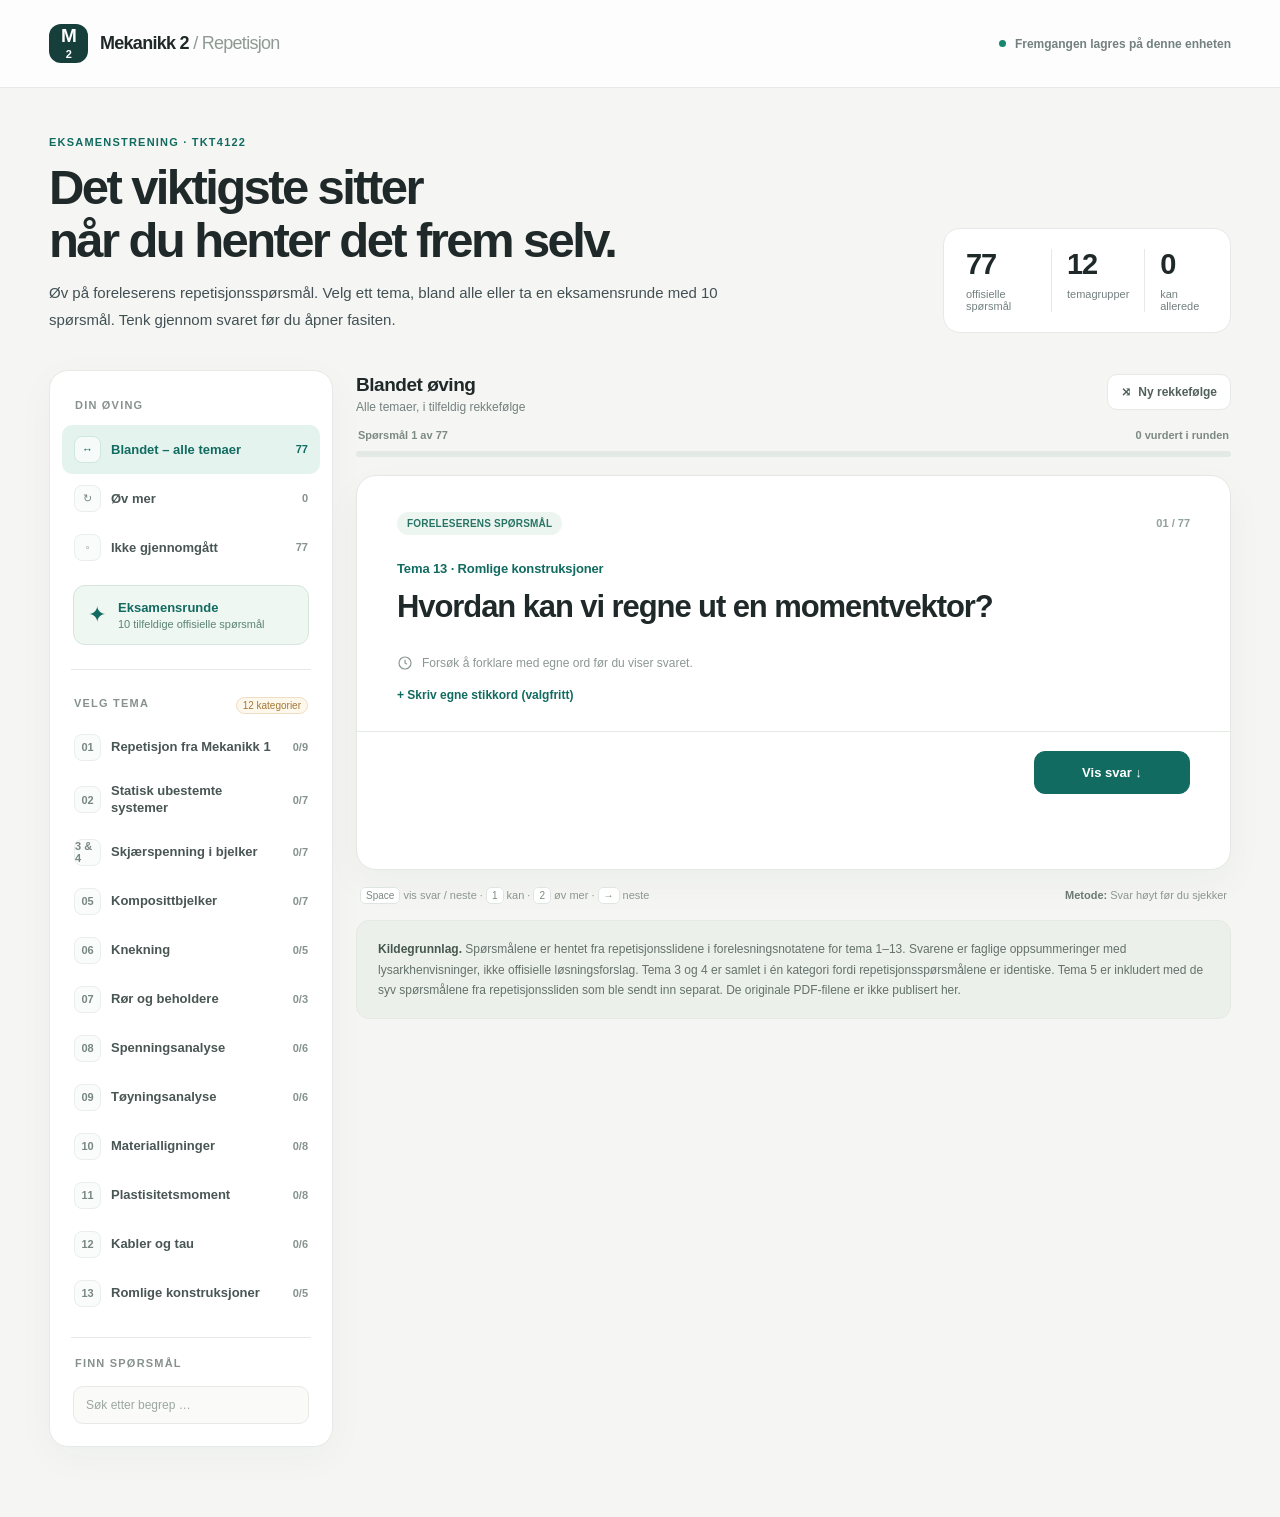
==== commit e650a798: "Slå sammen tema 3 og 4 til én kategori for skjærspenning i bjelker" ====
--- a/mekanikk2/index.html
+++ b/mekanikk2/index.html
@@ -32,14 +32,14 @@
 </head>
 <body>
 <div class="topbar"><div class="shell"><div class="brand"><div class="brandmark">M<sup>2</sup></div><span>Mekanikk 2 <span style="color:#8f9a94;font-weight:470">/ Repetisjon</span></span></div><div class="topnote"><span class="tiny-dot"></span>Fremgangen lagres på denne enheten</div></div></div>
-<div class="shell"><section class="hero"><div><div class="eyebrow">EKSAMENSTRENING · TKT4122</div><h1>Det viktigste sitter<br>når du henter det frem selv.</h1><p class="intro">Øv på foreleserens repetisjonsspørsmål. Velg ett tema, bland alle eller ta en eksamensrunde med 10 spørsmål. Tenk gjennom svaret før du åpner fasiten.</p></div><div class="hero-stats"><div class="stat"><b id="statOfficial">77</b><span>offisielle spørsmål</span></div><div class="stat-divider"></div><div class="stat"><b id="statTopics">13</b><span>temaer</span></div><div class="stat-divider"></div><div class="stat"><b id="statKnown">0</b><span>kan allerede</span></div></div></section>
+<div class="shell"><section class="hero"><div><div class="eyebrow">EKSAMENSTRENING · TKT4122</div><h1>Det viktigste sitter<br>når du henter det frem selv.</h1><p class="intro">Øv på foreleserens repetisjonsspørsmål. Velg ett tema, bland alle eller ta en eksamensrunde med 10 spørsmål. Tenk gjennom svaret før du åpner fasiten.</p></div><div class="hero-stats"><div class="stat"><b id="statOfficial">77</b><span>offisielle spørsmål</span></div><div class="stat-divider"></div><div class="stat"><b id="statTopics">13</b><span>temagrupper</span></div><div class="stat-divider"></div><div class="stat"><b id="statKnown">0</b><span>kan allerede</span></div></div></section>
 <div class="main"><aside class="sidebar" aria-label="Velg øving og tema">
 <div class="side-title">Din øving</div><button class="navbtn active" type="button" id="navAll" data-nav="all"><span class="number-icon">↔</span> Blandet – alle temaer <span class="navcount">77</span></button><button class="navbtn" type="button" id="navReview" data-nav="review"><span class="number-icon">↻</span> Øv mer <span class="navcount" id="reviewCount">0</span></button><button class="navbtn" type="button" id="navUnseen" data-nav="unseen"><span class="number-icon">◦</span> Ikke gjennomgått <span class="navcount" id="unseenCount">77</span></button>
 <div class="examblock"><button type="button" class="examBtn" id="examButton"><span class="examicon">✦</span><span><strong>Eksamensrunde</strong><small>10 tilfeldige offisielle spørsmål</small></span></button></div>
-<hr class="sidebarhr"><div class="section-head"><span class="side-title">Velg tema</span><span class="extralabel">13 kapitler</span></div><div class="topiclist" id="topicList"></div><hr class="sidebarhr"><div class="side-title">Finn spørsmål</div><div class="searchwrap"><input class="search" id="searchInput" type="search" placeholder="Søk etter begrep …" aria-label="Søk i spørsmålene"></div></aside>
+<hr class="sidebarhr"><div class="section-head"><span class="side-title">Velg tema</span><span class="extralabel">12 kategorier</span></div><div class="topiclist" id="topicList"></div><hr class="sidebarhr"><div class="side-title">Finn spørsmål</div><div class="searchwrap"><input class="search" id="searchInput" type="search" placeholder="Søk etter begrep …" aria-label="Søk i spørsmålene"></div></aside>
 <section class="content" aria-label="Spørsmål og svar"><div class="practice-heading"><div><h2 id="sessionTitle">Blandet øving</h2><p id="sessionSubtitle">Alle foreleserens spørsmål, tilfeldig rekkefølge</p></div><button type="button" class="btn-outline" id="reshuffle" title="Start ny tilfeldig runde"><span aria-hidden="true">⤨</span> Ny rekkefølge</button></div><div class="progressrow"><span id="sessionCounter">Spørsmål 1 av 77</span><span id="sessionCompleted">0 gjennomgått i runden</span></div><div class="track" role="progressbar" aria-label="Fremgang i øvingsrunde" aria-valuemin="0" aria-valuemax="100" aria-valuenow="0" id="progressBar"><div class="fill" id="progressFill" style="width:0%"></div></div>
-<div id="questionArea" aria-live="polite"></div><div class="hintbar"><span><kbd>Space</kbd> vis svar / neste · <kbd>1</kbd> kan · <kbd>2</kbd> øv mer · <kbd>→</kbd> neste</span><span><strong>Metode:</strong> Svar høyt før du sjekker</span></div><div class="footer-msg"><strong>Kildegrunnlag.</strong> Spørsmålene er hentet fra repetisjonsslidene i forelesningsnotatene for tema 1–13. Svarene er faglige oppsummeringer med lysarkhenvisninger, ikke offisielle løsningsforslag. Tema 3 og 4 har samme spørsmålsliste og telles bare én gang i blandet øving. Tema 5 er inkludert med de syv spørsmålene fra repetisjonssliden som ble sendt inn separat. De originale PDF-filene er ikke publisert her.</div></section></div></div>
-<script id="dataset" type="application/json">{"topics":[{"id":1,"name":"Repetisjon fra Mekanikk 1","file":"1 Repetisjon fra Mekanikk 1 (1).pdf","questions":9},{"id":2,"name":"Statisk ubestemte systemer","file":"2 Statisk ubestemte systemer.pdf","questions":7},{"id":3,"name":"Skjærspenning og skjærtøyning","file":"3 Skjærspenning i bjelker.pdf","questions":7},{"id":4,"name":"Skjærspenning i bjelker","file":"4 Skjærspenning i bjelker.pdf","questions":7},{"id":5,"name":"Komposittbjelker","file":"5 Komposittbjelker.pdf","questions":7},{"id":6,"name":"Knekning","file":"6 Knekning.pdf","questions":5},{"id":7,"name":"Rør og beholdere","file":"7 - Rør og beholdere.pdf","questions":3},{"id":8,"name":"Spenningsanalyse","file":"8 Spenningsanalyse.pdf","questions":6},{"id":9,"name":"Tøyningsanalyse","file":"9 Tøyningsanalyse.pdf","questions":6},{"id":10,"name":"Materialligninger","file":"10 Materialligninger (1).pdf","questions":8},{"id":11,"name":"Plastisitetsmoment","file":"11 Plastisitetsmoment.pdf","questions":8},{"id":12,"name":"Kabler og tau","file":"12 Kabler og tau.pdf","questions":6},{"id":13,"name":"Romlige konstruksjoner","file":"13 Romlige konstruksjoner.pdf","questions":5}],"questions":[{"id":"t1q1","topics":[1],"q":"Hvordan defineres normalspenning σ og skjærspenning τ?","short":"Normalspenning σ virker normalt på en snittflate. Skjærspenning τ virker tangentielt (parallelt) med snittflaten.","detail":"Ved sentrisk aksialkraft og jevn fordeling er σ = N/A. Midlere skjærspenning ved skjærkraft er τ_middel = V/A; den reelle fordelingen kan være ujevn.","refs":[3,4,12],"ref_labels":["1-3","1-4","1-12"],"official":true,"source_label":"Tema 1: 1-35","math_html":"<div class=\"formula-item\"><div class=\"math-label\">Normalspenning<\/div><div class=\"math-scroll\"><math xmlns=\"http://www.w3.org/1998/Math/MathML\" display=\"block\"><mrow><mi>σ<\/mi><mo>=<\/mo><mfrac><mrow><mi>N<\/mi><\/mrow><mrow><mi>A<\/mi><\/mrow><\/mfrac><\/mrow><\/math><\/div><\/div><div class=\"formula-item\"><div class=\"math-label\">Midlere skjærspenning<\/div><div class=\"math-scroll\"><math xmlns=\"http://www.w3.org/1998/Math/MathML\" display=\"block\"><mrow><msub><mi>τ<\/mi><mrow><mtext>middel<\/mtext><\/mrow><\/msub><mo>=<\/mo><mfrac><mrow><mi>V<\/mi><\/mrow><mrow><mi>A<\/mi><\/mrow><\/mfrac><\/mrow><\/math><\/div><\/div>","formula_type":"mathml"},{"id":"t1q2","topics":[1],"q":"Hvordan defineres lengdetøyning ε og skjærtøyning γ?","short":"Lengdetøyning ε beskriver relativ lengdeendring; skjærtøyning γ beskriver vinkelendringen mellom materiallinjer som opprinnelig sto normalt på hverandre.","detail":"Lengdetøyning er dimensjonsløs. Skjærtøyning uttrykkes i radianer og er også dimensjonsløs.","refs":[5,6,12],"ref_labels":["1-5","1-6","1-12"],"official":true,"source_label":"Tema 1: 1-35","math_html":"<div class=\"formula-item\"><div class=\"math-label\">Lengdetøyning<\/div><div class=\"math-scroll\"><math xmlns=\"http://www.w3.org/1998/Math/MathML\" display=\"block\"><mrow><mi>ε<\/mi><mo>=<\/mo><mfrac><mrow><mi>Δ<\/mi><mspace width=\"0.18em\"><\/mspace><mi>L<\/mi><\/mrow><mrow><msub><mi>L<\/mi><mrow><mn>0<\/mn><\/mrow><\/msub><\/mrow><\/mfrac><\/mrow><\/math><\/div><\/div><div class=\"formula-item\"><div class=\"math-label\">Skjærtøyning<\/div><div class=\"math-scroll\"><math xmlns=\"http://www.w3.org/1998/Math/MathML\" display=\"block\"><mrow><mi>γ<\/mi><mo>=<\/mo><mi>Δ<\/mi><mi>θ<\/mi><mspace width=\"0.65em\"><\/mspace><mtext>(radianer)<\/mtext><\/mrow><\/math><\/div><\/div>","formula_type":"mathml"},{"id":"t1q3","topics":[1],"q":"Hva forstår vi med lineær elastisitet? Formuler Hookes lov.","short":"Lineær elastisitet betyr at spenning og tøyning er proporsjonale og at deformasjonen går tilbake ved avlastning. Denne sammenhengen kalles Hookes lov.","detail":"E er elastisitetsmodulen for normaltøyning, mens G er skjærmodulen. Loven gjelder i materialets lineært elastiske område.","refs":[7,9,12],"ref_labels":["1-7","1-9","1-12"],"official":true,"source_label":"Tema 1: 1-35","math_html":"<div class=\"formula-item\"><div class=\"math-label\">Normaltøyning<\/div><div class=\"math-scroll\"><math xmlns=\"http://www.w3.org/1998/Math/MathML\" display=\"block\"><mrow><mi>σ<\/mi><mo>=<\/mo><mi>E<\/mi><mi>ε<\/mi><\/mrow><\/math><\/div><\/div><div class=\"formula-item\"><div class=\"math-label\">Skjærtøyning<\/div><div class=\"math-scroll\"><math xmlns=\"http://www.w3.org/1998/Math/MathML\" display=\"block\"><mrow><mi>τ<\/mi><mo>=<\/mo><mi>G<\/mi><mi>γ<\/mi><\/mrow><\/math><\/div><\/div>","formula_type":"mathml"},{"id":"t1q4","topics":[1],"q":"Hvordan beregner vi spenning og deformasjon pga. aksialkraft (N), bøyemoment (M) og torsjonsmoment (Mx = T)?","short":"Vi bruker sammenhengen mellom snittkraft, spenning og stivhet for hver lastvirkning: aksialkraft gir normalspenning og lengdeendring, bøyemoment gir bøyespenning og krumning, torsjon gir skjærspenning og vridning.","detail":"Aksialt: del aksialkraften N på arealet A og bruk aksialstivheten EA for lengdeendringen. Bøyning: bruk moment M, andre arealmoment I og krumning gjennom EI. Torsjon: for en sirkulær aksel brukes polart arealmoment Iₚ og skjærmodulen G. De oppførte deformasjonene gjelder konstant kraft eller moment og konstant tverrsnitt.","refs":[10,12,13,21,23],"ref_labels":["1-10","1-12","1-13","1-21","1-24"],"official":true,"source_label":"Tema 1: 1-35","math_html":"<div class=\"formula-item\"><div class=\"math-label\">Aksialkraft<\/div><div class=\"math-scroll\"><math xmlns=\"http://www.w3.org/1998/Math/MathML\" display=\"block\"><mrow><mi>σ<\/mi><mo>=<\/mo><mfrac><mrow><mi>N<\/mi><\/mrow><mrow><mi>A<\/mi><\/mrow><\/mfrac><mo>,<\/mo><mspace width=\"0.65em\"><\/mspace><mi>Δ<\/mi><mspace width=\"0.18em\"><\/mspace><mi>L<\/mi><mo>=<\/mo><mfrac><mrow><mi>N<\/mi><mi>L<\/mi><\/mrow><mrow><mi>E<\/mi><mi>A<\/mi><\/mrow><\/mfrac><\/mrow><\/math><\/div><\/div><div class=\"formula-item\"><div class=\"math-label\">Bøyning<\/div><div class=\"math-scroll\"><math xmlns=\"http://www.w3.org/1998/Math/MathML\" display=\"block\"><mrow><msub><mi>σ<\/mi><mrow><mi>x<\/mi><\/mrow><\/msub><mo>=<\/mo><mfrac><mrow><msub><mi>M<\/mi><mrow><mi>y<\/mi><\/mrow><\/msub><mspace width=\"0.18em\"><\/mspace><mi>z<\/mi><\/mrow><mrow><msub><mi>I<\/mi><mrow><mi>y<\/mi><\/mrow><\/msub><\/mrow><\/mfrac><mo>,<\/mo><mspace width=\"0.65em\"><\/mspace><mfrac><mrow><mn>1<\/mn><\/mrow><mrow><mi>ρ<\/mi><\/mrow><\/mfrac><mo>=<\/mo><mfrac><mrow><msub><mi>M<\/mi><mrow><mi>y<\/mi><\/mrow><\/msub><\/mrow><mrow><mi>E<\/mi><msub><mi>I<\/mi><mrow><mi>y<\/mi><\/mrow><\/msub><\/mrow><\/mfrac><\/mrow><\/math><\/div><\/div><div class=\"formula-item\"><div class=\"math-label\">Torsjon i sirkulær aksel<\/div><div class=\"math-scroll\"><math xmlns=\"http://www.w3.org/1998/Math/MathML\" display=\"block\"><mrow><mi>τ<\/mi><mo>=<\/mo><mfrac><mrow><mi>T<\/mi><mi>r<\/mi><\/mrow><mrow><msub><mi>I<\/mi><mrow><mi>p<\/mi><\/mrow><\/msub><\/mrow><\/mfrac><mo>,<\/mo><mspace width=\"0.65em\"><\/mspace><mi>φ<\/mi><mo>=<\/mo><mfrac><mrow><mi>T<\/mi><mi>L<\/mi><\/mrow><mrow><mi>G<\/mi><msub><mi>I<\/mi><mrow><mi>p<\/mi><\/mrow><\/msub><\/mrow><\/mfrac><\/mrow><\/math><\/div><\/div>","formula_type":"mathml"},{"id":"t1q5","topics":[1],"q":"Hvordan bestemmer vi beliggenheten til arealsenteret av et tverrsnitt?","short":"Vi finner arealsenterets koordinater ved å summere hvert delareal multiplisert med avstanden til en valgt referanseakse, og dele på totalarealet.","detail":"Del tverrsnittet i enkle delarealer. Aᵢ er arealet til del i; yᵢ og zᵢ er koordinatene til denne delens arealsenter. Hull trekkes fra med negativt areal. Kontroller at hele tverrsnittets arealsenter ligger på en symmetriakse når en slik finnes.","refs":[16,17],"ref_labels":["1-16","1-17"],"official":true,"source_label":"Tema 1: 1-35","math_html":"<div class=\"formula-item\"><div class=\"math-label\">Arealsenter i y-retning<\/div><div class=\"math-scroll\"><math xmlns=\"http://www.w3.org/1998/Math/MathML\" display=\"block\"><mrow><msub><mi>y<\/mi><mrow><mi>C<\/mi><\/mrow><\/msub><mo>=<\/mo><mfrac><mrow><msub><mo>∑<\/mo><mrow><mi>i<\/mi><\/mrow><\/msub><mspace width=\"0.18em\"><\/mspace><msub><mi>A<\/mi><mrow><mi>i<\/mi><\/mrow><\/msub><mspace width=\"0.18em\"><\/mspace><msub><mi>y<\/mi><mrow><mi>i<\/mi><\/mrow><\/msub><\/mrow><mrow><msub><mo>∑<\/mo><mrow><mi>i<\/mi><\/mrow><\/msub><mspace width=\"0.18em\"><\/mspace><msub><mi>A<\/mi><mrow><mi>i<\/mi><\/mrow><\/msub><\/mrow><\/mfrac><\/mrow><\/math><\/div><\/div><div class=\"formula-item\"><div class=\"math-label\">Arealsenter i z-retning<\/div><div class=\"math-scroll\"><math xmlns=\"http://www.w3.org/1998/Math/MathML\" display=\"block\"><mrow><msub><mi>z<\/mi><mrow><mi>C<\/mi><\/mrow><\/msub><mo>=<\/mo><mfrac><mrow><msub><mo>∑<\/mo><mrow><mi>i<\/mi><\/mrow><\/msub><mspace width=\"0.18em\"><\/mspace><msub><mi>A<\/mi><mrow><mi>i<\/mi><\/mrow><\/msub><mspace width=\"0.18em\"><\/mspace><msub><mi>z<\/mi><mrow><mi>i<\/mi><\/mrow><\/msub><\/mrow><mrow><msub><mo>∑<\/mo><mrow><mi>i<\/mi><\/mrow><\/msub><mspace width=\"0.18em\"><\/mspace><msub><mi>A<\/mi><mrow><mi>i<\/mi><\/mrow><\/msub><\/mrow><\/mfrac><\/mrow><\/math><\/div><\/div>","formula_type":"mathml"},{"id":"t1q6","topics":[1],"q":"Hvordan regner vi ut andre arealmoment av et tverrsnitt?","short":"Andre arealmoment finnes ved å integrere kvadrert avstand til aktuell akse over tverrsnittsarealet.","detail":"For et sammensatt tverrsnitt regner vi først arealsenteret. Deretter summeres hvert delareals eget andre arealmoment og Steiner-bidraget, som er arealet multiplisert med kvadratet av avstanden til felles akse. Avstanden må måles vinkelrett på den aktuelle aksen.","refs":[16,18,19],"ref_labels":["1-16","1-18","1-19"],"official":true,"source_label":"Tema 1: 1-35","math_html":"<div class=\"formula-item\"><div class=\"math-label\">Definisjon om y-aksen<\/div><div class=\"math-scroll\"><math xmlns=\"http://www.w3.org/1998/Math/MathML\" display=\"block\"><mrow><msub><mi>I<\/mi><mrow><mi>y<\/mi><\/mrow><\/msub><mo>=<\/mo><msub><mo>∫<\/mo><mrow><mi>A<\/mi><\/mrow><\/msub><mspace width=\"0.18em\"><\/mspace><msup><mi>z<\/mi><mrow><mn>2<\/mn><\/mrow><\/msup><mspace width=\"0.18em\"><\/mspace><mi>d<\/mi><mi>A<\/mi><\/mrow><\/math><\/div><\/div><div class=\"formula-item\"><div class=\"math-label\">Steiners teorem<\/div><div class=\"math-scroll\"><math xmlns=\"http://www.w3.org/1998/Math/MathML\" display=\"block\"><mrow><msub><mi>I<\/mi><mrow><mi>y<\/mi><\/mrow><\/msub><mo>=<\/mo><msub><mo>∑<\/mo><mrow><mi>i<\/mi><\/mrow><\/msub><mspace width=\"0.18em\"><\/mspace><mo>(<\/mo><msup><msub><mi>I<\/mi><mrow><mi>y<\/mi><mo>,<\/mo><mi>i<\/mi><\/mrow><\/msub><mrow><mtext>egen<\/mtext><\/mrow><\/msup><mo>+<\/mo><msub><mi>A<\/mi><mrow><mi>i<\/mi><\/mrow><\/msub><mspace width=\"0.18em\"><\/mspace><msup><msub><mi>d<\/mi><mrow><mi>i<\/mi><\/mrow><\/msub><mrow><mn>2<\/mn><\/mrow><\/msup><mo>)<\/mo><\/mrow><\/math><\/div><\/div>","formula_type":"mathml"},{"id":"t1q7","topics":[1],"q":"Hvordan bestemmer vi lastvirkningsdiagrammene (N, V, M) til en konstruksjon? Hva bruker vi diagrammene til?","short":"Finn først opplagerreaksjonene fra likevekt, legg snitt i konstruksjonen og bestem indre normalkraft N, skjærkraft V og bøyemoment M som funksjon av posisjon. Tegn diagrammene.","detail":"Diagrammene viser hvordan lastene føres gjennom konstruksjonen og brukes til dimensjonering av styrke og deformasjoner. Kontroll: V er stigningstallet til M, og M har ekstremum der V=0 (på glatte deler).","refs":[26,27,28],"ref_labels":["1-27","1-28","1-29"],"official":true,"source_label":"Tema 1: 1-35","math_html":"<div class=\"formula-item\"><div class=\"math-label\">Sammenheng mellom moment og skjærkraft<\/div><div class=\"math-scroll\"><math xmlns=\"http://www.w3.org/1998/Math/MathML\" display=\"block\"><mrow><mfrac><mrow><mi>d<\/mi><mi>M<\/mi><\/mrow><mrow><mi>d<\/mi><mi>x<\/mi><\/mrow><\/mfrac><mo>=<\/mo><mi>V<\/mi><\/mrow><\/math><\/div><\/div>","formula_type":"mathml"},{"id":"t1q8","topics":[1],"q":"Hva er forutsetningene for lineær (teknisk) bjelketeori?","short":"Teknisk bjelketeori forutsetter at plane tverrsnitt forblir plane og normale på bjelkeaksen, enaksial spenningstilstand, lineært elastisk materiale og små helninger/deformasjoner.","detail":"Dette er Navier–Bernoulli-hypotesen: skjærdeformasjoner neglisjeres i bøyeberegningen. Dermed varierer lengdetøyning og normalspenning lineært gjennom høyden.","refs":[21,22,23],"ref_labels":["1-21","1-22","1-24"],"official":true,"source_label":"Tema 1: 1-35","math_html":"<div class=\"formula-item\"><div class=\"math-label\">Bøyespenning<\/div><div class=\"math-scroll\"><math xmlns=\"http://www.w3.org/1998/Math/MathML\" display=\"block\"><mrow><msub><mi>σ<\/mi><mrow><mi>x<\/mi><\/mrow><\/msub><mo>=<\/mo><mfrac><mrow><msub><mi>M<\/mi><mrow><mi>y<\/mi><\/mrow><\/msub><mspace width=\"0.18em\"><\/mspace><mi>z<\/mi><\/mrow><mrow><msub><mi>I<\/mi><mrow><mi>y<\/mi><\/mrow><\/msub><\/mrow><\/mfrac><\/mrow><\/math><\/div><\/div><div class=\"formula-item\"><div class=\"math-label\">Krumning<\/div><div class=\"math-scroll\"><math xmlns=\"http://www.w3.org/1998/Math/MathML\" display=\"block\"><mrow><mfrac><mrow><mn>1<\/mn><\/mrow><mrow><mi>ρ<\/mi><\/mrow><\/mfrac><mo>=<\/mo><mfrac><mrow><msub><mi>M<\/mi><mrow><mi>y<\/mi><\/mrow><\/msub><\/mrow><mrow><mi>E<\/mi><msub><mi>I<\/mi><mrow><mi>y<\/mi><\/mrow><\/msub><\/mrow><\/mfrac><\/mrow><\/math><\/div><\/div>","formula_type":"mathml"},{"id":"t1q9","topics":[1],"q":"Hva forstår vi med krumning? Hvilken sammenheng har vi mellom moment og krumning?","short":"Krumning er et mål på hvor kraftig den deformerte bjelkeaksen bøyer seg, definert som 1/ρ der ρ er krumningsradiusen.","detail":"Ved lineær elastisk bøying er krumningen proporsjonal med momentet og omvendt proporsjonal med bøyestivheten EI. For små helninger kan den knyttes til den andrederiverte av nedbøyningen.","refs":[22,23],"ref_labels":["1-22","1-24"],"official":true,"source_label":"Tema 1: 1-35","math_html":"<div class=\"formula-item\"><div class=\"math-label\">Moment og krumning<\/div><div class=\"math-scroll\"><math xmlns=\"http://www.w3.org/1998/Math/MathML\" display=\"block\"><mrow><mfrac><mrow><mn>1<\/mn><\/mrow><mrow><mi>ρ<\/mi><\/mrow><\/mfrac><mo>=<\/mo><mfrac><mrow><mi>M<\/mi><\/mrow><mrow><mi>E<\/mi><mi>I<\/mi><\/mrow><\/mfrac><\/mrow><\/math><\/div><\/div><div class=\"formula-item\"><div class=\"math-label\">Nedbøyning (valgt fortegn)<\/div><div class=\"math-scroll\"><math xmlns=\"http://www.w3.org/1998/Math/MathML\" display=\"block\"><mrow><mfrac><mrow><mi>M<\/mi><\/mrow><mrow><mi>E<\/mi><mi>I<\/mi><\/mrow><\/mfrac><mo>=<\/mo><mo>-<\/mo><msup><mi>w<\/mi><mrow><mi>′<\/mi><mi>′<\/mi><\/mrow><\/msup><mo>(<\/mo><mi>x<\/mi><mo>)<\/mo><\/mrow><\/math><\/div><\/div>","formula_type":"mathml"},{"id":"t2q1","topics":[2],"q":"Hva er kriteriet for at en konstruksjon er statisk (u)bestemt?","short":"En konstruksjon er statisk ubestemt når antall ukjente reaksjoner/snittsresultanter er større enn antall uavhengige likevektsligninger.","detail":"Et statisk bestemt, stabilt system kan beregnes med likevektsligningene alene. Ekstra fastholdinger gjør systemet statisk ubestemt; telling er et første kriterium og konstruksjonen må også være stabil.","refs":[3,30],"ref_labels":["2-3","2-30"],"official":true,"source_label":"Tema 2: 2-31","math_html":"<div class=\"formula-item\"><div class=\"math-label\">Likevekt i planet<\/div><div class=\"math-scroll\"><math xmlns=\"http://www.w3.org/1998/Math/MathML\" display=\"block\"><mrow><mo>∑<\/mo><mspace width=\"0.18em\"><\/mspace><msub><mi>F<\/mi><mrow><mi>x<\/mi><\/mrow><\/msub><mo>=<\/mo><mn>0<\/mn><mo>,<\/mo><mspace width=\"0.65em\"><\/mspace><mspace width=\"0.18em\"><\/mspace><mo>∑<\/mo><mspace width=\"0.18em\"><\/mspace><msub><mi>F<\/mi><mrow><mi>z<\/mi><\/mrow><\/msub><mo>=<\/mo><mn>0<\/mn><mo>,<\/mo><mspace width=\"0.65em\"><\/mspace><mspace width=\"0.18em\"><\/mspace><mo>∑<\/mo><mspace width=\"0.18em\"><\/mspace><msub><mi>M<\/mi><mrow><mi>y<\/mi><\/mrow><\/msub><mo>=<\/mo><mn>0<\/mn><\/mrow><\/math><\/div><\/div>","formula_type":"mathml"},{"id":"t2q2","topics":[2],"q":"I en statisk ubestemt konstruksjon er det «for få» likevektsligninger. Hvordan skaffer vi oss ekstra ligning(er)?","short":"Vi får ekstra ligninger ved å bruke kompatibilitetskrav for forskyvninger og rotasjoner i konstruksjonen.","detail":"Lag et statisk bestemt grunnsystem, beregn deformasjoner fra ytre laster og fra fjernede reaksjoner, og krev at summen oppfyller de opprinnelige geometriske randbetingelsene.","refs":[3,5,9,10],"ref_labels":["2-3","2-5","2-9","2-10"],"official":true,"source_label":"Tema 2: 2-31","math_html":"<div class=\"formula-item\"><div class=\"math-label\">Eksempel: støtte uten setning<\/div><div class=\"math-scroll\"><math xmlns=\"http://www.w3.org/1998/Math/MathML\" display=\"block\"><mrow><msub><mi>w<\/mi><mrow><mi>B<\/mi><\/mrow><\/msub><mo>=<\/mo><mn>0<\/mn><\/mrow><\/math><\/div><\/div>","formula_type":"mathml"},{"id":"t2q3","topics":[2],"q":"Hva forstår vi med et statisk bestemt grunnsystem?","short":"Et statisk bestemt grunnsystem (SBG) er en stabil konstruksjon vi får ved å fjerne akkurat nok fastholdinger eller indre bindinger fra det opprinnelige statisk ubestemte systemet.","detail":"Vi erstatter de fjernede reaksjonene med ukjente krefter/momenter og finner dem fra kompatibilitet. Et ledd kan for eksempel frigjøre et innvendig moment.","refs":[5,6,11],"ref_labels":["2-5","2-6","2-11"],"official":true,"source_label":"Tema 2: 2-31","math_html":"<div class=\"formula-item\"><div class=\"math-label\">Grunnidé<\/div><div class=\"math-scroll\"><math xmlns=\"http://www.w3.org/1998/Math/MathML\" display=\"block\"><mrow><mtext>SBG<\/mtext><mo>+<\/mo><mtext>fjernede reaksjoner<\/mtext><mo>+<\/mo><mtext>kompatibilitet<\/mtext><mo>=<\/mo><mtext>opprinnelig system<\/mtext><\/mrow><\/math><\/div><\/div>","formula_type":"mathml"},{"id":"t2q4","topics":[2],"q":"Hva forstår vi med kompatibilitet?","short":"Kompatibilitet betyr at deformasjonene må være geometrisk mulige og oppfylle konstruksjonens forbindelser og opplagerbetingelser.","detail":"Ved et fast, ikke-senkende opplager er aktuell forskyvning null; i et stivt hjørne har de tilknyttede bjelkene samme rotasjon. Kompatibilitet gjelder altså forskyvninger og rotasjoner, ikke «like krefter».","refs":[3,5,9,10],"ref_labels":["2-3","2-5","2-9","2-10"],"official":true,"source_label":"Tema 2: 2-31","math_html":"<div class=\"formula-item\"><div class=\"math-label\">Støtte som ikke kan flytte seg vertikalt<\/div><div class=\"math-scroll\"><math xmlns=\"http://www.w3.org/1998/Math/MathML\" display=\"block\"><mrow><msub><mi>w<\/mi><mrow><mi>B<\/mi><\/mrow><\/msub><mo>=<\/mo><mn>0<\/mn><\/mrow><\/math><\/div><\/div><div class=\"formula-item\"><div class=\"math-label\">Stiv forbindelse mellom to bjelker<\/div><div class=\"math-scroll\"><math xmlns=\"http://www.w3.org/1998/Math/MathML\" display=\"block\"><mrow><msub><mi>φ<\/mi><mrow><mi>B<\/mi><mo>,<\/mo><mn>1<\/mn><\/mrow><\/msub><mo>=<\/mo><msub><mi>φ<\/mi><mrow><mi>B<\/mi><mo>,<\/mo><mn>2<\/mn><\/mrow><\/msub><\/mrow><\/math><\/div><\/div>","formula_type":"mathml"},{"id":"t2q5","topics":[2],"q":"Hvordan påvirkes responsen i et statisk ubestemt system av at en av komponentene får endret bøyestivhet EI? Hva hvis systemet er statisk bestemt?","short":"I et statisk ubestemt system kan endret EI endre hvordan kreftene og momentene fordeles mellom komponentene, og dermed også deformasjonene.","detail":"Stivheten avgjør hvor store redundante reaksjoner som kreves av kompatibiliteten. I et statisk bestemt system endres normalt ikke snittkrefter og reaksjoner ved endret EI, men deformasjonene endres.","refs":[3,5,30],"ref_labels":["2-3","2-5","2-30"],"official":true,"source_label":"Tema 2: 2-31","math_html":"<div class=\"formula-item\"><div class=\"math-label\">Statisk ubestemt<\/div><div class=\"math-scroll\"><math xmlns=\"http://www.w3.org/1998/Math/MathML\" display=\"block\"><mrow><mtext>Endret <\/mtext><mi>E<\/mi><mi>I<\/mi><mo>⇒<\/mo><mtext>endret kraftfordeling og deformasjon<\/mtext><\/mrow><\/math><\/div><\/div><div class=\"formula-item\"><div class=\"math-label\">Statisk bestemt<\/div><div class=\"math-scroll\"><math xmlns=\"http://www.w3.org/1998/Math/MathML\" display=\"block\"><mrow><mtext>Endret <\/mtext><mi>E<\/mi><mi>I<\/mi><mo>⇒<\/mo><mtext>endret deformasjon<\/mtext><\/mrow><\/math><\/div><\/div>","formula_type":"mathml"},{"id":"t2q6","topics":[2],"q":"Hva forstår vi med en støttesenkning? Hva slags konsekvens får vi i et statisk ubestemt system? Hva hvis systemet er statisk bestemt?","short":"Støttesenkning betyr at et opplager/fundament flytter seg, for eksempel nedover med en gitt avstand s.","detail":"I et statisk ubestemt system kan setningen gi tvangskrefter og tvangsmomenter fordi de andre bindingene hindrer fri deformasjon. I et stabilt statisk bestemt system vil ideell støttesenkning normalt endre geometrien/deformasjonen, men ikke skape slike tvangskrefter.","refs":[16,30],"ref_labels":["2-16","2-30"],"official":true,"source_label":"Tema 2: 2-31","math_html":"<div class=\"formula-item\"><div class=\"math-label\">Kompatibilitet ved senket støtte<\/div><div class=\"math-scroll\"><math xmlns=\"http://www.w3.org/1998/Math/MathML\" display=\"block\"><mrow><msub><mi>w<\/mi><mrow><mi>C<\/mi><\/mrow><\/msub><mo>=<\/mo><mi>s<\/mi><mspace width=\"0.65em\"><\/mspace><mtext>(med valgt fortegn)<\/mtext><\/mrow><\/math><\/div><\/div>","formula_type":"mathml"},{"id":"t2q7","topics":[2],"q":"Hva er konsekvensen av temperaturendring i et statisk ubestemt system? Hva hvis systemet er statisk bestemt?","short":"En temperaturendring kan gi tvangskrefter og tvangsmomenter i statisk ubestemte systemer dersom temperaturdeformasjonen hindres av fastholdingene.","detail":"For et statisk bestemt system med fri mulighet til termisk utvidelse oppstår normalt ingen termisk tvangskraft; lengden endres. Dette gjelder forelesningens idealiserte sammenligning.","refs":[9,22,30],"ref_labels":["2-9","2-22","2-30"],"official":true,"source_label":"Tema 2: 2-31","math_html":"<div class=\"formula-item\"><div class=\"math-label\">Fri temperaturutvidelse<\/div><div class=\"math-scroll\"><math xmlns=\"http://www.w3.org/1998/Math/MathML\" display=\"block\"><mrow><mi>Δ<\/mi><mspace width=\"0.18em\"><\/mspace><msub><mi>L<\/mi><mrow><mi>T<\/mi><\/mrow><\/msub><mo>=<\/mo><mi>α<\/mi><mspace width=\"0.18em\"><\/mspace><mi>Δ<\/mi><mspace width=\"0.18em\"><\/mspace><mi>T<\/mi><mspace width=\"0.18em\"><\/mspace><mi>L<\/mi><\/mrow><\/math><\/div><\/div>","formula_type":"mathml"},{"id":"t3q1","topics":[3,4],"q":"Hva er ulempe(ne) med formelen for midlere skjærspenning pga. V?","short":"Formelen τ_middel = V/A gir bare gjennomsnittet over tverrsnittet og beskriver ikke den faktiske fordelingen av skjærspenninger.","detail":"Den kan undervurdere største lokale skjærspenning og sier ingenting om hvordan den varierer i steg, flenser eller frie kanter. Den kan brukes til enkle overslag.","refs":[3,4,5,21],"ref_labels":["4-3","4-4","4-5","4-21"],"official":true,"source_label":"Tema 3: 3-9 / tema 4: 4-35","math_html":"<div class=\"formula-item\"><div class=\"math-label\">Gjennomsnitt, ikke maksimum<\/div><div class=\"math-scroll\"><math xmlns=\"http://www.w3.org/1998/Math/MathML\" display=\"block\"><mrow><msub><mi>τ<\/mi><mrow><mtext>middel<\/mtext><\/mrow><\/msub><mo>=<\/mo><mfrac><mrow><mi>V<\/mi><\/mrow><mrow><mi>A<\/mi><\/mrow><\/mfrac><\/mrow><\/math><\/div><\/div><div class=\"formula-item\"><div class=\"math-label\">Virkelig spenningsfordeling<\/div><div class=\"math-scroll\"><math xmlns=\"http://www.w3.org/1998/Math/MathML\" display=\"block\"><mrow><mi>τ<\/mi><mo>=<\/mo><mi>τ<\/mi><mo>(<\/mo><mi>y<\/mi><mo>,<\/mo><mi>z<\/mi><mo>)<\/mo><\/mrow><\/math><\/div><\/div>","formula_type":"mathml"},{"id":"t3q2","topics":[3,4],"q":"Hva forstår vi med akseparallell skjærstrøm? Hvorfor er det viktig at et tverrsnitt kan ivareta akseparallell skjærstrøm?","short":"Akseparallell skjærstrøm qᵥ er langsgående skjærkraft per lengdeenhet i en bjelke, nødvendig for likevekt når bøyemomentet endrer seg langs bjelken.","detail":"Ved varierende M endres normalspenningene mellom to snitt. Skjærstrømmen overfører differansen langs bjelken slik at delarealene virker sammen; uten tilstrekkelig forbindelse kan lagene gli fra hverandre.","refs":[7,9,10,11,21],"ref_labels":["4-7","4-9","4-10","4-11","4-21"],"official":true,"source_label":"Tema 3: 3-9 / tema 4: 4-35","math_html":"<div class=\"formula-item\"><div class=\"math-label\">Akseparallell skjærstrøm<\/div><div class=\"math-scroll\"><math xmlns=\"http://www.w3.org/1998/Math/MathML\" display=\"block\"><mrow><msub><mi>q<\/mi><mrow><mi>V<\/mi><\/mrow><\/msub><mo>=<\/mo><mfrac><mrow><msub><mi>V<\/mi><mrow><mi>z<\/mi><\/mrow><\/msub><mspace width=\"0.18em\"><\/mspace><msup><msub><mi>S<\/mi><mrow><mi>y<\/mi><\/mrow><\/msub><mrow><mi>′<\/mi><\/mrow><\/msup><\/mrow><mrow><msub><mi>I<\/mi><mrow><mi>y<\/mi><\/mrow><\/msub><\/mrow><\/mfrac><\/mrow><\/math><\/div><\/div>","formula_type":"mathml"},{"id":"t3q3","topics":[3,4],"q":"Hvordan beregner vi skjærspenning pga. V?","short":"Beregn skjærspenningen med bjelkens skjærformel: skjærkraft ganger første arealmoment, delt på andre arealmoment og lokal tykkelse/bredde.","detail":"S′ᵧ er første arealmoment for delarealet fra en spenningsfri rand fram til snittet. Bruk rett orientert Iᵧ og lokal tykkelse t. Formelen gjelder i rammen av den akseparallelle bjelketeorien.","refs":[10,11,12,34],"ref_labels":["4-10","4-11","4-12","4-34"],"official":true,"source_label":"Tema 3: 3-9 / tema 4: 4-35","math_html":"<div class=\"formula-item\"><div class=\"math-label\">Skjærspenning<\/div><div class=\"math-scroll\"><math xmlns=\"http://www.w3.org/1998/Math/MathML\" display=\"block\"><mrow><mi>τ<\/mi><mo>=<\/mo><mfrac><mrow><msub><mi>V<\/mi><mrow><mi>z<\/mi><\/mrow><\/msub><mspace width=\"0.18em\"><\/mspace><msup><msub><mi>S<\/mi><mrow><mi>y<\/mi><\/mrow><\/msub><mrow><mi>′<\/mi><\/mrow><\/msup><\/mrow><mrow><msub><mi>I<\/mi><mrow><mi>y<\/mi><\/mrow><\/msub><mspace width=\"0.18em\"><\/mspace><mi>t<\/mi><\/mrow><\/mfrac><\/mrow><\/math><\/div><\/div><div class=\"formula-item\"><div class=\"math-label\">Skjærstrøm<\/div><div class=\"math-scroll\"><math xmlns=\"http://www.w3.org/1998/Math/MathML\" display=\"block\"><mrow><msub><mi>q<\/mi><mrow><mi>V<\/mi><\/mrow><\/msub><mo>=<\/mo><mfrac><mrow><msub><mi>V<\/mi><mrow><mi>z<\/mi><\/mrow><\/msub><mspace width=\"0.18em\"><\/mspace><msup><msub><mi>S<\/mi><mrow><mi>y<\/mi><\/mrow><\/msub><mrow><mi>′<\/mi><\/mrow><\/msup><\/mrow><mrow><msub><mi>I<\/mi><mrow><mi>y<\/mi><\/mrow><\/msub><\/mrow><\/mfrac><\/mrow><\/math><\/div><\/div>","formula_type":"mathml"},{"id":"t3q4","topics":[3,4],"q":"Skjærspenningene pga. V er lineære i tverrsnittsdeler som er orientert vinkelrett på V. Hvorfor?","short":"For en tverrsnittsdel vinkelrett på skjærkraften (typisk horisontal flens når V er vertikal) vokser S′ lineært med avstanden fra fri kant.","detail":"Avstanden fra nøytralaksen til delarealene er omtrent konstant gjennom en tynn flens. Når vi går en lengde x inn fra den frie kanten, vokser arealet A′ proporsjonalt med x; da vokser S′=A′·arm og dermed τ lineært.","refs":[22,26,31,34],"ref_labels":["4-22","4-26","4-31","4-34"],"official":true,"source_label":"Tema 3: 3-9 / tema 4: 4-35","math_html":"<div class=\"formula-item\"><div class=\"math-label\">Tynn flens med konstant tykkelse<\/div><div class=\"math-scroll\"><math xmlns=\"http://www.w3.org/1998/Math/MathML\" display=\"block\"><mrow><msup><msub><mi>S<\/mi><mrow><mi>y<\/mi><\/mrow><\/msub><mrow><mi>′<\/mi><\/mrow><\/msup><mo>∝<\/mo><mspace width=\"0.18em\"><\/mspace><mi>x<\/mi><mspace width=\"0.65em\"><\/mspace><mo>⇒<\/mo><mspace width=\"0.65em\"><\/mspace><mi>τ<\/mi><mo>∝<\/mo><mspace width=\"0.18em\"><\/mspace><mi>x<\/mi><\/mrow><\/math><\/div><\/div>","formula_type":"mathml"},{"id":"t3q5","topics":[3,4],"q":"Skjærspenningene pga. V har parabel-fordeling i tverrsnittsdeler som ikke er orientert vinkelrett på V. Hvorfor?","short":"For en tverrsnittsdel med utstrekning langs skjærkraften (typisk et vertikalt steg når V er vertikal) blir første arealmoment en andregradsfunksjon av høyden.","detail":"Når vi går langs et steg, endres både størrelsen på delarealet A′ og avstanden mellom delarealets punkter og nøytralaksen. Integralet for første arealmoment blir derfor normalt en andregradsfunksjon av høyden. Med konstant tykkelse får skjærspenningen en parabel langs steget. Dette er den tynnveggede bjelkemodellen fra forelesningen.","refs":[17,23,26,34],"ref_labels":["4-17","4-23","4-26","4-34"],"official":true,"source_label":"Tema 3: 3-9 / tema 4: 4-35","math_html":"<div class=\"formula-item\"><div class=\"math-label\">Første arealmoment<\/div><div class=\"math-scroll\"><math xmlns=\"http://www.w3.org/1998/Math/MathML\" display=\"block\"><mrow><msup><msub><mi>S<\/mi><mrow><mi>y<\/mi><\/mrow><\/msub><mrow><mi>′<\/mi><\/mrow><\/msup><mo>(<\/mo><mi>z<\/mi><mo>)<\/mo><mo>=<\/mo><msub><mo>∫<\/mo><mrow><msup><mi>A<\/mi><mrow><mi>′<\/mi><\/mrow><\/msup><mo>(<\/mo><mi>z<\/mi><mo>)<\/mo><\/mrow><\/msub><mspace width=\"0.18em\"><\/mspace><mi>z<\/mi><mspace width=\"0.18em\"><\/mspace><mi>d<\/mi><mi>A<\/mi><\/mrow><\/math><\/div><\/div><div class=\"formula-item\"><div class=\"math-label\">Resultat ved konstant tykkelse<\/div><div class=\"math-scroll\"><math xmlns=\"http://www.w3.org/1998/Math/MathML\" display=\"block\"><mrow><mi>τ<\/mi><mo>(<\/mo><mi>z<\/mi><mo>)<\/mo><mtext> blir en andregradsfunksjon av <\/mtext><mi>z<\/mi><\/mrow><\/math><\/div><\/div>","formula_type":"mathml"},{"id":"t3q6","topics":[3,4],"q":"Hvorfor er skjærspenningen lik null på tuppen av en flens?","short":"Skjærspenningen er null ved en fri, ubelastet flenstupp fordi flaten ikke kan overføre skjærkrefter til omgivelsene.","detail":"Sett fra skjærformelen blir også det avskårne delarealet A′ lik null helt ute ved flensens frie ende, slik at S′=0 og dermed τ=0.","refs":[5,31,33,34],"ref_labels":["4-5","4-31","4-33","4-34"],"official":true,"source_label":"Tema 3: 3-9 / tema 4: 4-35","math_html":"<div class=\"formula-item\"><div class=\"math-label\">Fri flenstupp<\/div><div class=\"math-scroll\"><math xmlns=\"http://www.w3.org/1998/Math/MathML\" display=\"block\"><mrow><msup><msub><mi>S<\/mi><mrow><mi>y<\/mi><\/mrow><\/msub><mrow><mi>′<\/mi><\/mrow><\/msup><mo>=<\/mo><mn>0<\/mn><mspace width=\"0.65em\"><\/mspace><mo>⇒<\/mo><mspace width=\"0.65em\"><\/mspace><mi>τ<\/mi><mo>=<\/mo><mn>0<\/mn><\/mrow><\/math><\/div><\/div>","formula_type":"mathml"},{"id":"t3q7","topics":[3,4],"q":"Hvor finner vi den maksimale skjærspenningen?","short":"Maksimal skjærspenning opptrer ofte i steget nær nøytralaksen, men dette er ikke en universell regel.","detail":"Finn den ved å undersøke τ=V S′/(I t) over aktuelle tverrsnittsdeler. Sjekk også hjørner, overgang steg/flens og steder der tykkelsen endres; man kan ikke bare anta at maksimum alltid er i nøytralaksen.","refs":[26,30,31,34],"ref_labels":["4-26","4-30","4-31","4-34"],"official":true,"source_label":"Tema 3: 3-9 / tema 4: 4-35","math_html":"<div class=\"formula-item\"><div class=\"math-label\">Finn største absoluttverdi<\/div><div class=\"math-scroll\"><math xmlns=\"http://www.w3.org/1998/Math/MathML\" display=\"block\"><mrow><msub><mi>τ<\/mi><mrow><mi>max<\/mi><\/mrow><\/msub><mo>=<\/mo><mi>max<\/mi><mo>|<\/mo><mfrac><mrow><msub><mi>V<\/mi><mrow><mi>z<\/mi><\/mrow><\/msub><mspace width=\"0.18em\"><\/mspace><msup><msub><mi>S<\/mi><mrow><mi>y<\/mi><\/mrow><\/msub><mrow><mi>′<\/mi><\/mrow><\/msup><\/mrow><mrow><msub><mi>I<\/mi><mrow><mi>y<\/mi><\/mrow><\/msub><mspace width=\"0.18em\"><\/mspace><mi>t<\/mi><\/mrow><\/mfrac><mo>|<\/mo><\/mrow><\/math><\/div><\/div>","formula_type":"mathml"},{"id":"t6q1","topics":[6],"q":"Hva forstår vi med knekning? Hva slags lastvirkning forårsaker knekning?","short":"Knekning er en stabilitetssvikt der en trykkpåkjent komponent får store sideveis deformasjoner når trykkraften blir tilstrekkelig stor.","detail":"Det er først og fremst aksial trykkraft som driver fenomenet, ikke strekkraft. Komponenter kan knekke før materialet når sin flytespenning.","refs":[3,5,6],"ref_labels":["6-3","6-5","6-6"],"official":true,"source_label":"Tema 6: 6-23","math_html":"<div class=\"formula-item\"><div class=\"math-label\">Eulerlast for ideell søyle<\/div><div class=\"math-scroll\"><math xmlns=\"http://www.w3.org/1998/Math/MathML\" display=\"block\"><mrow><msub><mi>P<\/mi><mrow><mtext>kr<\/mtext><\/mrow><\/msub><mo>=<\/mo><mfrac><mrow><msup><mi>π<\/mi><mrow><mn>2<\/mn><\/mrow><\/msup><mspace width=\"0.18em\"><\/mspace><mi>E<\/mi><mi>I<\/mi><\/mrow><mrow><msup><msub><mi>L<\/mi><mrow><mi>k<\/mi><\/mrow><\/msub><mrow><mn>2<\/mn><\/mrow><\/msup><\/mrow><\/mfrac><\/mrow><\/math><\/div><\/div>","formula_type":"mathml"},{"id":"t6q2","topics":[6],"q":"Hvilke forutsetninger ligger til grunn for Eulers formel for elastisk knekklast? Hvorfor kommer vi til kort med lineær bjelketeori?","short":"Eulers formel bygger på en ideell, slank søyle med lineært elastisk materiale, konstant bøyestivhet, sentrisk trykkraft, ingen formfeil og neglisjerbar aksialdeformasjon.","detail":"Den forutsetter konstant aksialkraft og hensyn til deformert geometri. Førsteordens lineær bjelketeori finner likevekt i udeformert tilstand og fanger derfor ikke opp ekstra bøyemoment P·w når staven bøyer ut (andreordenseffekt).","refs":[5,6,10],"ref_labels":["6-5","6-6","6-10"],"official":true,"source_label":"Tema 6: 6-23","math_html":"<div class=\"formula-item\"><div class=\"math-label\">Andreordenseffekt<\/div><div class=\"math-scroll\"><math xmlns=\"http://www.w3.org/1998/Math/MathML\" display=\"block\"><mrow><msub><mi>M<\/mi><mrow><mtext>tillegg<\/mtext><\/mrow><\/msub><mo>≈<\/mo><mspace width=\"0.18em\"><\/mspace><mi>P<\/mi><mspace width=\"0.18em\"><\/mspace><mi>w<\/mi><\/mrow><\/math><\/div><\/div><div class=\"formula-item\"><div class=\"math-label\">Eulerlast<\/div><div class=\"math-scroll\"><math xmlns=\"http://www.w3.org/1998/Math/MathML\" display=\"block\"><mrow><msub><mi>P<\/mi><mrow><mtext>kr<\/mtext><\/mrow><\/msub><mo>=<\/mo><mfrac><mrow><msup><mi>π<\/mi><mrow><mn>2<\/mn><\/mrow><\/msup><mspace width=\"0.18em\"><\/mspace><mi>E<\/mi><mi>I<\/mi><\/mrow><mrow><msup><msub><mi>L<\/mi><mrow><mi>k<\/mi><\/mrow><\/msub><mrow><mn>2<\/mn><\/mrow><\/msup><\/mrow><\/mfrac><\/mrow><\/math><\/div><\/div>","formula_type":"mathml"},{"id":"t6q3","topics":[6],"q":"Hva forstår vi med knekklengde? Er det fordelaktig med stor eller liten knekklengde?","short":"Knekklengden Lₖ er en ekvivalent lengde som tar hensyn til søylens fastholdinger og knekkeform; i forelesningen tolkes den som avstanden mellom momentfrie punkter.","detail":"Kortere Lₖ er gunstig fordi kritisk knekklast øker med 1/Lₖ². For eksempel halvert knekklengde gir fire ganger Eulerlasten, alt annet likt.","refs":[10,11,19],"ref_labels":["6-10","6-11","6-19"],"official":true,"source_label":"Tema 6: 6-23","math_html":"<div class=\"formula-item\"><div class=\"math-label\">Kortere knekklengde gir høyere kapasitet<\/div><div class=\"math-scroll\"><math xmlns=\"http://www.w3.org/1998/Math/MathML\" display=\"block\"><mrow><msub><mi>P<\/mi><mrow><mtext>kr<\/mtext><\/mrow><\/msub><mo>∝<\/mo><mfrac><mrow><mn>1<\/mn><\/mrow><mrow><msup><msub><mi>L<\/mi><mrow><mi>k<\/mi><\/mrow><\/msub><mrow><mn>2<\/mn><\/mrow><\/msup><\/mrow><\/mfrac><\/mrow><\/math><\/div><\/div>","formula_type":"mathml"},{"id":"t6q4","topics":[6],"q":"Hva er hensikten med en avstivning?","short":"En avstivning hindrer eller begrenser sideveis forskyvning og dermed den svakeste knekkeformen.","detail":"En sidestøtte begrenser utbøyningen. Hvis den effektivt halverer knekklengden, blir Eulerlasten fire ganger så stor for samme EI. Dette eksemplet gjelder den idealiserte søylen i forelesningen og forutsetter at avstivningen faktisk tar de nødvendige sidekreftene.","refs":[18,19],"ref_labels":["6-18","6-19"],"official":true,"source_label":"Tema 6: 6-23","math_html":"<div class=\"formula-item\"><div class=\"math-label\">Avstivning midt på en leddlagret søyle<\/div><div class=\"math-scroll\"><math xmlns=\"http://www.w3.org/1998/Math/MathML\" display=\"block\"><mrow><msub><mi>L<\/mi><mrow><mi>k<\/mi><\/mrow><\/msub><mo>→<\/mo><mfrac><mrow><msub><mi>L<\/mi><mrow><mi>k<\/mi><\/mrow><\/msub><\/mrow><mrow><mn>2<\/mn><\/mrow><\/mfrac><mspace width=\"0.65em\"><\/mspace><mo>⇒<\/mo><mspace width=\"0.65em\"><\/mspace><mspace width=\"0.18em\"><\/mspace><msub><mi>P<\/mi><mrow><mtext>kr<\/mtext><\/mrow><\/msub><mo>→<\/mo><mn>4<\/mn><msub><mi>P<\/mi><mrow><mtext>kr<\/mtext><\/mrow><\/msub><\/mrow><\/math><\/div><\/div>","formula_type":"mathml"},{"id":"t6q5","topics":[6],"q":"Elastisk knekklast beregnet med Eulers formel overvurderer den reelle kapasiteten til en komponent. Hvorfor?","short":"Eulers ideelle modell utelater svakheter som finnes i virkelige komponenter og kan derfor overvurdere bæreevnen.","detail":"Forelesningen nevner blant annet formfeil, eksentrisk last, flytning og egenspenninger (særlig i stål). Disse kan skape utbøyning og redusere kapasiteten før ideell Eulerlast nås.","refs":[20,22],"ref_labels":["6-20","6-22"],"official":true,"source_label":"Tema 6: 6-23","math_html":"<div class=\"formula-item\"><div class=\"math-label\">Ideell Eulerlast<\/div><div class=\"math-scroll\"><math xmlns=\"http://www.w3.org/1998/Math/MathML\" display=\"block\"><mrow><msub><mi>P<\/mi><mrow><mtext>kr,ideal<\/mtext><\/mrow><\/msub><mo>=<\/mo><mfrac><mrow><msup><mi>π<\/mi><mrow><mn>2<\/mn><\/mrow><\/msup><mspace width=\"0.18em\"><\/mspace><mi>E<\/mi><mi>I<\/mi><\/mrow><mrow><msup><msub><mi>L<\/mi><mrow><mi>k<\/mi><\/mrow><\/msub><mrow><mn>2<\/mn><\/mrow><\/msup><\/mrow><\/mfrac><\/mrow><\/math><\/div><\/div><div class=\"formula-item\"><div class=\"math-label\">Reell kapasitet<\/div><div class=\"math-scroll\"><math xmlns=\"http://www.w3.org/1998/Math/MathML\" display=\"block\"><mrow><msub><mi>P<\/mi><mrow><mtext>virkelig<\/mtext><\/mrow><\/msub><mtext> kan være lavere<\/mtext><\/mrow><\/math><\/div><\/div>","formula_type":"mathml"},{"id":"t7q1","topics":[7],"q":"Vi forutsetter tynnveggede rør og beholdere i Mekanikk 2. Hva forstår vi med tynnvegget?","short":"Tynnvegget betyr at veggtykkelsen t er liten sammenlignet med middelradiusen r; forelesningens grense er t ≤ r/10.","detail":"Middelradiusen er gjennomsnittet av indre og ytre radius. Da kan den radielle normalspenningen neglisjeres omtrent: σᵣ≈0.","refs":[6],"ref_labels":["7-6"],"official":true,"source_label":"Tema 7: 7-19","math_html":"<div class=\"formula-item\"><div class=\"math-label\">Definisjon<\/div><div class=\"math-scroll\"><math xmlns=\"http://www.w3.org/1998/Math/MathML\" display=\"block\"><mrow><mi>t<\/mi><mo>≤<\/mo><mfrac><mrow><mi>r<\/mi><\/mrow><mrow><mn>1<\/mn><mn>0<\/mn><\/mrow><\/mfrac><\/mrow><\/math><\/div><\/div><div class=\"formula-item\"><div class=\"math-label\">Middelradius<\/div><div class=\"math-scroll\"><math xmlns=\"http://www.w3.org/1998/Math/MathML\" display=\"block\"><mrow><mi>r<\/mi><mo>=<\/mo><mfrac><mrow><msub><mi>r<\/mi><mrow><mi>i<\/mi><\/mrow><\/msub><mo>+<\/mo><msub><mi>r<\/mi><mrow><mi>y<\/mi><\/mrow><\/msub><\/mrow><mrow><mn>2<\/mn><\/mrow><\/mfrac><\/mrow><\/math><\/div><\/div><div class=\"formula-item\"><div class=\"math-label\">Tynnvegget tilnærming<\/div><div class=\"math-scroll\"><math xmlns=\"http://www.w3.org/1998/Math/MathML\" display=\"block\"><mrow><msub><mi>σ<\/mi><mrow><mi>r<\/mi><\/mrow><\/msub><mo>≈<\/mo><mn>0<\/mn><\/mrow><\/math><\/div><\/div>","formula_type":"mathml"},{"id":"t7q2","topics":[7],"q":"Hvorvidt det blir strekk- eller trykkspenninger i en beholdervegg er avhengig av om det er ytre eller indre overtrykk/undertrykk. Når blir det strekk i beholderveggen? Eller trykk?","short":"Indre overtrykk (større trykk inne enn ute) gir strekkspenninger i beholderveggen; ytre overtrykk gir trykkspenninger.","detail":"For ytre overtrykk kan skallet også bli utsatt for knekning. Fortegnet til overtrykket defineres i forelesningen som p=pᵢ−pᵧ.","refs":[7,8,18],"ref_labels":["7-7","7-8","7-18"],"official":true,"source_label":"Tema 7: 7-19","math_html":"<div class=\"formula-item\"><div class=\"math-label\">Overtrykk<\/div><div class=\"math-scroll\"><math xmlns=\"http://www.w3.org/1998/Math/MathML\" display=\"block\"><mrow><mi>p<\/mi><mo>=<\/mo><msub><mi>p<\/mi><mrow><mi>i<\/mi><\/mrow><\/msub><mo>-<\/mo><msub><mi>p<\/mi><mrow><mi>y<\/mi><\/mrow><\/msub><\/mrow><\/math><\/div><\/div><div class=\"formula-item\"><div class=\"math-label\">Indre overtrykk<\/div><div class=\"math-scroll\"><math xmlns=\"http://www.w3.org/1998/Math/MathML\" display=\"block\"><mrow><mi>p<\/mi><mo>&gt;<\/mo><mn>0<\/mn><mo>⇒<\/mo><mtext>strekk<\/mtext><\/mrow><\/math><\/div><\/div><div class=\"formula-item\"><div class=\"math-label\">Ytre overtrykk<\/div><div class=\"math-scroll\"><math xmlns=\"http://www.w3.org/1998/Math/MathML\" display=\"block\"><mrow><mi>p<\/mi><mo>&lt;<\/mo><mn>0<\/mn><mo>⇒<\/mo><mtext>trykk<\/mtext><\/mrow><\/math><\/div><\/div>","formula_type":"mathml"},{"id":"t7q3","topics":[7],"q":"Hvilken spenningskomponent er størst i en sirkulærsylindrisk beholder – aksialspenningen eller ringspenningen?","short":"Ringspenningen σθ er størst; for en tynnvegget, lukket sirkulærsylindrisk beholder er den dobbelt så stor som aksialspenningen σz.","detail":"For en lukket, tynnvegget sylinder er ringspenningen dobbelt så stor som aksialspenningen ved indre overtrykk. For åpne rør uten endelokk må aksialspenningen vurderes separat; formelen gjelder trykkbeholderen med lukkede ender.","refs":[9,10,18],"ref_labels":["7-9","7-10","7-18"],"official":true,"source_label":"Tema 7: 7-19","math_html":"<div class=\"formula-item\"><div class=\"math-label\">Ringspenning<\/div><div class=\"math-scroll\"><math xmlns=\"http://www.w3.org/1998/Math/MathML\" display=\"block\"><mrow><msub><mi>σ<\/mi><mrow><mi>θ<\/mi><\/mrow><\/msub><mo>=<\/mo><mfrac><mrow><mi>p<\/mi><mi>r<\/mi><\/mrow><mrow><mi>t<\/mi><\/mrow><\/mfrac><\/mrow><\/math><\/div><\/div><div class=\"formula-item\"><div class=\"math-label\">Aksialspenning i lukket beholder<\/div><div class=\"math-scroll\"><math xmlns=\"http://www.w3.org/1998/Math/MathML\" display=\"block\"><mrow><msub><mi>σ<\/mi><mrow><mi>z<\/mi><\/mrow><\/msub><mo>=<\/mo><mfrac><mrow><mi>p<\/mi><mi>r<\/mi><\/mrow><mrow><mn>2<\/mn><mi>t<\/mi><\/mrow><\/mfrac><\/mrow><\/math><\/div><\/div><div class=\"formula-item\"><div class=\"math-label\">Sammenheng<\/div><div class=\"math-scroll\"><math xmlns=\"http://www.w3.org/1998/Math/MathML\" display=\"block\"><mrow><msub><mi>σ<\/mi><mrow><mi>θ<\/mi><\/mrow><\/msub><mo>=<\/mo><mn>2<\/mn><msub><mi>σ<\/mi><mrow><mi>z<\/mi><\/mrow><\/msub><\/mrow><\/math><\/div><\/div>","formula_type":"mathml"},{"id":"t8q1","topics":[8],"q":"Hvor mange spenningskomponenter har vi i en 3D spenningstilstand?","short":"En generell tredimensjonal spenningstilstand har seks uavhengige spenningskomponenter: tre normalspenninger og tre skjærspenninger.","detail":"I den fullstendige spenningsmatrisen står ni komponenter, men tre par av skjærkomponentene er like (symmetri), så kun seks er uavhengige.","refs":[4,6],"ref_labels":["8-4","8-6"],"official":true,"source_label":"Tema 8: 8-37","math_html":"<div class=\"formula-item\"><div class=\"math-label\">Tre normalspenninger<\/div><div class=\"math-scroll\"><math xmlns=\"http://www.w3.org/1998/Math/MathML\" display=\"block\"><mrow><msub><mi>σ<\/mi><mrow><mi>x<\/mi><\/mrow><\/msub><mo>,<\/mo><mspace width=\"0.65em\"><\/mspace><msub><mi>σ<\/mi><mrow><mi>y<\/mi><\/mrow><\/msub><mo>,<\/mo><mspace width=\"0.65em\"><\/mspace><msub><mi>σ<\/mi><mrow><mi>z<\/mi><\/mrow><\/msub><\/mrow><\/math><\/div><\/div><div class=\"formula-item\"><div class=\"math-label\">Tre uavhengige skjærspenninger<\/div><div class=\"math-scroll\"><math xmlns=\"http://www.w3.org/1998/Math/MathML\" display=\"block\"><mrow><msub><mi>τ<\/mi><mrow><mi>x<\/mi><mi>y<\/mi><\/mrow><\/msub><mo>,<\/mo><mspace width=\"0.65em\"><\/mspace><msub><mi>τ<\/mi><mrow><mi>y<\/mi><mi>z<\/mi><\/mrow><\/msub><mo>,<\/mo><mspace width=\"0.65em\"><\/mspace><msub><mi>τ<\/mi><mrow><mi>z<\/mi><mi>x<\/mi><\/mrow><\/msub><\/mrow><\/math><\/div><\/div>","formula_type":"mathml"},{"id":"t8q2","topics":[8],"q":"Noen av spenningskomponentene er identiske. Hvilke? Hvorfor?","short":"Skjærspenningene opptrer parvis: τₓᵧ=τᵧₓ, τᵧz=τ_zᵧ og τ_zₓ=τₓz.","detail":"Dette følger av momentlikevekt for et lite materialelement uten fordelte momentpar. Dermed er spenningstensoren symmetrisk.","refs":[4,6],"ref_labels":["8-4","8-6"],"official":true,"source_label":"Tema 8: 8-37","math_html":"<div class=\"formula-item\"><div class=\"math-label\">Parvis skjærsymmetri<\/div><div class=\"math-scroll\"><math xmlns=\"http://www.w3.org/1998/Math/MathML\" display=\"block\"><mrow><msub><mi>τ<\/mi><mrow><mi>x<\/mi><mi>y<\/mi><\/mrow><\/msub><mo>=<\/mo><msub><mi>τ<\/mi><mrow><mi>y<\/mi><mi>x<\/mi><\/mrow><\/msub><mo>,<\/mo><mspace width=\"0.65em\"><\/mspace><msub><mi>τ<\/mi><mrow><mi>y<\/mi><mi>z<\/mi><\/mrow><\/msub><mo>=<\/mo><msub><mi>τ<\/mi><mrow><mi>z<\/mi><mi>y<\/mi><\/mrow><\/msub><mo>,<\/mo><mspace width=\"0.65em\"><\/mspace><msub><mi>τ<\/mi><mrow><mi>z<\/mi><mi>x<\/mi><\/mrow><\/msub><mo>=<\/mo><msub><mi>τ<\/mi><mrow><mi>x<\/mi><mi>z<\/mi><\/mrow><\/msub><\/mrow><\/math><\/div><\/div>","formula_type":"mathml"},{"id":"t8q3","topics":[8],"q":"Hva forstår vi med plan spenningstilstand? Når har vi typisk en plan spenningstilstand?","short":"Plan spenningstilstand betyr at alle spenninger knyttet til én flatenormal kan settes omtrent lik null, for eksempel σz=τₓz=τᵧz≈0.","detail":"Da gjenstår tre uavhengige komponenter σₓ, σᵧ og τₓᵧ. Dette er typisk for tynne plater med last i planet og tynnveggede rør/beholdere.","refs":[7,8],"ref_labels":["8-7","8-8"],"official":true,"source_label":"Tema 8: 8-37","math_html":"<div class=\"formula-item\"><div class=\"math-label\">Plan spenning i xy-planet<\/div><div class=\"math-scroll\"><math xmlns=\"http://www.w3.org/1998/Math/MathML\" display=\"block\"><mrow><msub><mi>σ<\/mi><mrow><mi>z<\/mi><\/mrow><\/msub><mo>=<\/mo><msub><mi>τ<\/mi><mrow><mi>x<\/mi><mi>z<\/mi><\/mrow><\/msub><mo>=<\/mo><msub><mi>τ<\/mi><mrow><mi>y<\/mi><mi>z<\/mi><\/mrow><\/msub><mo>≈<\/mo><mn>0<\/mn><\/mrow><\/math><\/div><\/div>","formula_type":"mathml"},{"id":"t8q4","topics":[8],"q":"Hva forstår vi med spenningstransformasjon?","short":"Spenningstransformasjon betyr å beregne normal- og skjærspenningene på flater med en annen orientering, altså etter rotasjon av koordinatsystemet.","detail":"Den fysiske spenningstilstanden i punktet er uendret, men komponentene avhenger av flatenes retning. Transformasjonsformlene bruker vinkelen θ.","refs":[12,13,14],"ref_labels":["8-12","8-13","8-14"],"official":true,"source_label":"Tema 8: 8-37","math_html":"<div class=\"formula-item\"><div class=\"math-label\">Transformasjon av normalspenning<\/div><div class=\"math-scroll\"><math xmlns=\"http://www.w3.org/1998/Math/MathML\" display=\"block\"><mrow><msub><mi>σ<\/mi><mrow><msup><mi>x<\/mi><mrow><mi>′<\/mi><\/mrow><\/msup><\/mrow><\/msub><mo>=<\/mo><mfrac><mrow><msub><mi>σ<\/mi><mrow><mi>x<\/mi><\/mrow><\/msub><mo>+<\/mo><msub><mi>σ<\/mi><mrow><mi>y<\/mi><\/mrow><\/msub><\/mrow><mrow><mn>2<\/mn><\/mrow><\/mfrac><mo>+<\/mo><mfrac><mrow><msub><mi>σ<\/mi><mrow><mi>x<\/mi><\/mrow><\/msub><mo>-<\/mo><msub><mi>σ<\/mi><mrow><mi>y<\/mi><\/mrow><\/msub><\/mrow><mrow><mn>2<\/mn><\/mrow><\/mfrac><mi>cos<\/mi><mo>(<\/mo><mn>2<\/mn><mi>θ<\/mi><mo>)<\/mo><mo>+<\/mo><msub><mi>τ<\/mi><mrow><mi>x<\/mi><mi>y<\/mi><\/mrow><\/msub><mi>sin<\/mi><mo>(<\/mo><mn>2<\/mn><mi>θ<\/mi><mo>)<\/mo><\/mrow><\/math><\/div><\/div>","formula_type":"mathml"},{"id":"t8q5","topics":[8],"q":"Hva forstår vi med en hovedspenning? Og en hovedspenningsretning?","short":"Hovedspenninger er største og minste normalspenningene (i planet) ved et punkt. Hovedspenningsretninger er retningene hvor skjærspenningen på det tilhørende planet er null.","detail":"Hovedspenningsretningene er vinkler der skjærspenningen blir null. Formelen gir de to hovedspenningene i planet. Ved plan spenning er den tredje hovedspenningen 0, så ved sammenlikning av absolutt største/minste normalspenning må også denne tas med.","refs":[23,24,32],"ref_labels":["8-23","8-24","8-32"],"official":true,"source_label":"Tema 8: 8-37","math_html":"<div class=\"formula-item\"><div class=\"math-label\">Middelspenning<\/div><div class=\"math-scroll\"><math xmlns=\"http://www.w3.org/1998/Math/MathML\" display=\"block\"><mrow><msub><mi>σ<\/mi><mrow><mi>m<\/mi><\/mrow><\/msub><mo>=<\/mo><mfrac><mrow><msub><mi>σ<\/mi><mrow><mi>x<\/mi><\/mrow><\/msub><mo>+<\/mo><msub><mi>σ<\/mi><mrow><mi>y<\/mi><\/mrow><\/msub><\/mrow><mrow><mn>2<\/mn><\/mrow><\/mfrac><\/mrow><\/math><\/div><\/div><div class=\"formula-item\"><div class=\"math-label\">Avstand fra middelverdien<\/div><div class=\"math-scroll\"><math xmlns=\"http://www.w3.org/1998/Math/MathML\" display=\"block\"><mrow><mi>R<\/mi><mo>=<\/mo><msqrt><mrow><mo>(<\/mo><mfrac><mrow><msub><mi>σ<\/mi><mrow><mi>x<\/mi><\/mrow><\/msub><mo>-<\/mo><msub><mi>σ<\/mi><mrow><mi>y<\/mi><\/mrow><\/msub><\/mrow><mrow><mn>2<\/mn><\/mrow><\/mfrac><msup><mo>)<\/mo><mrow><mn>2<\/mn><\/mrow><\/msup><mo>+<\/mo><msup><msub><mi>τ<\/mi><mrow><mi>x<\/mi><mi>y<\/mi><\/mrow><\/msub><mrow><mn>2<\/mn><\/mrow><\/msup><\/mrow><\/msqrt><\/mrow><\/math><\/div><\/div><div class=\"formula-item\"><div class=\"math-label\">Hovedspenninger i planet<\/div><div class=\"math-scroll\"><math xmlns=\"http://www.w3.org/1998/Math/MathML\" display=\"block\"><mrow><msub><mi>σ<\/mi><mrow><mn>1<\/mn><mo>,<\/mo><mn>2<\/mn><\/mrow><\/msub><mo>=<\/mo><msub><mi>σ<\/mi><mrow><mi>m<\/mi><\/mrow><\/msub><mo>±<\/mo><mspace width=\"0.18em\"><\/mspace><mi>R<\/mi><\/mrow><\/math><\/div><\/div>","formula_type":"mathml"},{"id":"t8q6","topics":[8],"q":"Hvordan bestemmer vi størrelsen og retningen til den maksimale skjærspenningen?","short":"I planet er maksimal skjærspenning halvparten av differansen mellom hovedspenningene, og den virker på plan rotert 45° fra hovedspenningsretningene.","detail":"Tillegget «absolutt» er viktig: i 3D sammenlignes alle tre hovedspenningene, også nullspenningen i plan spenning. Retningen finnes fra hovedretningene ved en rotasjon på 45° i planet til aktuell hovedspenningspar.","refs":[27,29,31,32],"ref_labels":["8-27","8-29","8-31","8-32"],"official":true,"source_label":"Tema 8: 8-37","math_html":"<div class=\"formula-item\"><div class=\"math-label\">Maksimal skjærspenning i planet<\/div><div class=\"math-scroll\"><math xmlns=\"http://www.w3.org/1998/Math/MathML\" display=\"block\"><mrow><msub><mi>τ<\/mi><mrow><mi>max<\/mi><mo>,<\/mo><mtext>plan<\/mtext><\/mrow><\/msub><mo>=<\/mo><mfrac><mrow><mo>|<\/mo><msub><mi>σ<\/mi><mrow><mn>1<\/mn><\/mrow><\/msub><mo>-<\/mo><msub><mi>σ<\/mi><mrow><mn>2<\/mn><\/mrow><\/msub><mo>|<\/mo><\/mrow><mrow><mn>2<\/mn><\/mrow><\/mfrac><\/mrow><\/math><\/div><\/div><div class=\"formula-item\"><div class=\"math-label\">Absolutt maksimum i 3D<\/div><div class=\"math-scroll\"><math xmlns=\"http://www.w3.org/1998/Math/MathML\" display=\"block\"><mrow><msub><mi>τ<\/mi><mrow><mi>max<\/mi><mo>,<\/mo><mtext>abs<\/mtext><\/mrow><\/msub><mo>=<\/mo><mfrac><mrow><msub><mi>σ<\/mi><mrow><mtext>storst<\/mtext><\/mrow><\/msub><mo>-<\/mo><msub><mi>σ<\/mi><mrow><mtext>minst<\/mtext><\/mrow><\/msub><\/mrow><mrow><mn>2<\/mn><\/mrow><\/mfrac><\/mrow><\/math><\/div><\/div>","formula_type":"mathml"},{"id":"t9q1","topics":[9],"q":"Hvilke tøyningskomponenter er relatert til hhv. lengdeendring og vinkelendring?","short":"Normaltøyningene εₓ, εᵧ og εz beskriver lengdeendringer, mens skjærtøyningene γₓᵧ, γᵧz og γzₓ beskriver vinkelendringer mellom opprinnelig ortogonale materiallinjer.","detail":"Normal- og skjærtøyning er dimensjonsløse; skjærtøyning uttrykkes ofte i radianer. For små deformasjoner følger de av deriverte av forskyvningsfeltet.","refs":[5,8,9,36],"ref_labels":["9-5","9-8","9-9","9-36"],"official":true,"source_label":"Tema 9: 9-37","math_html":"<div class=\"formula-item\"><div class=\"math-label\">Normaltøyning<\/div><div class=\"math-scroll\"><math xmlns=\"http://www.w3.org/1998/Math/MathML\" display=\"block\"><mrow><msub><mi>ε<\/mi><mrow><mi>x<\/mi><\/mrow><\/msub><mo>=<\/mo><mfrac><mrow><mo>∂<\/mo><mspace width=\"0.18em\"><\/mspace><mi>u<\/mi><\/mrow><mrow><mo>∂<\/mo><mspace width=\"0.18em\"><\/mspace><mi>x<\/mi><\/mrow><\/mfrac><\/mrow><\/math><\/div><\/div><div class=\"formula-item\"><div class=\"math-label\">Skjærtøyning i xy-planet<\/div><div class=\"math-scroll\"><math xmlns=\"http://www.w3.org/1998/Math/MathML\" display=\"block\"><mrow><msub><mi>γ<\/mi><mrow><mi>x<\/mi><mi>y<\/mi><\/mrow><\/msub><mo>=<\/mo><mfrac><mrow><mo>∂<\/mo><mspace width=\"0.18em\"><\/mspace><mi>u<\/mi><\/mrow><mrow><mo>∂<\/mo><mspace width=\"0.18em\"><\/mspace><mi>y<\/mi><\/mrow><\/mfrac><mo>+<\/mo><mfrac><mrow><mo>∂<\/mo><mspace width=\"0.18em\"><\/mspace><mi>v<\/mi><\/mrow><mrow><mo>∂<\/mo><mspace width=\"0.18em\"><\/mspace><mi>x<\/mi><\/mrow><\/mfrac><\/mrow><\/math><\/div><\/div>","formula_type":"mathml"},{"id":"t9q2","topics":[9],"q":"Hva forstår vi med plan spenningstilstand? Når har vi typisk en plan tøyningstilstand?","short":"Plan spenning betyr at alle spenninger med én normalretning er null (for eksempel σz=τₓz=τᵧz=0). Plan tøyning betyr at tøyningene i én retning er null (for eksempel εz=γₓz=γᵧz=0).","detail":"Dette lysarket bruker ordlyden «plan spenningstilstand» i første del, og spør så om «plan tøyningstilstand». Begrepene er ulike: plan tøyning er typisk for svært lange konstruksjoner med lite deformasjon langs lengderetningen, for eksempel en idealisert lang tunnel. Plan spenning er typisk for tynne plater belastet i planet.","refs":[10,12],"ref_labels":["9-10","9-12"],"official":true,"source_label":"Tema 9: 9-37","math_html":"<div class=\"formula-item\"><div class=\"math-label\">Plan spenning<\/div><div class=\"math-scroll\"><math xmlns=\"http://www.w3.org/1998/Math/MathML\" display=\"block\"><mrow><msub><mi>σ<\/mi><mrow><mi>z<\/mi><\/mrow><\/msub><mo>=<\/mo><msub><mi>τ<\/mi><mrow><mi>x<\/mi><mi>z<\/mi><\/mrow><\/msub><mo>=<\/mo><msub><mi>τ<\/mi><mrow><mi>y<\/mi><mi>z<\/mi><\/mrow><\/msub><mo>=<\/mo><mn>0<\/mn><\/mrow><\/math><\/div><\/div><div class=\"formula-item\"><div class=\"math-label\">Plan tøyning<\/div><div class=\"math-scroll\"><math xmlns=\"http://www.w3.org/1998/Math/MathML\" display=\"block\"><mrow><msub><mi>ε<\/mi><mrow><mi>z<\/mi><\/mrow><\/msub><mo>=<\/mo><msub><mi>γ<\/mi><mrow><mi>x<\/mi><mi>z<\/mi><\/mrow><\/msub><mo>=<\/mo><msub><mi>γ<\/mi><mrow><mi>y<\/mi><mi>z<\/mi><\/mrow><\/msub><mo>=<\/mo><mn>0<\/mn><\/mrow><\/math><\/div><\/div>","formula_type":"mathml"},{"id":"t9q3","topics":[9],"q":"Hva forstår vi med tøyningstransformasjon?","short":"Tøyningstransformasjon er å finne normaltøyningene og skjærtøyningen i et rotert koordinatsystem fra de opprinnelige tøyningskomponentene.","detail":"Den faktiske deformasjonen er den samme, mens de målte komponentene varierer med retningen. Formlene følger av deformasjonens geometri og ligner spenningstransformasjon.","refs":[13,14],"ref_labels":["9-13","9-14"],"official":true,"source_label":"Tema 9: 9-37","math_html":"<div class=\"formula-item\"><div class=\"math-label\">Transformert normaltøyning<\/div><div class=\"math-scroll\"><math xmlns=\"http://www.w3.org/1998/Math/MathML\" display=\"block\"><mrow><msub><mi>ε<\/mi><mrow><msup><mi>x<\/mi><mrow><mi>′<\/mi><\/mrow><\/msup><\/mrow><\/msub><mo>=<\/mo><msub><mi>ε<\/mi><mrow><mi>x<\/mi><\/mrow><\/msub><msup><mi>cos<\/mi><mrow><mn>2<\/mn><\/mrow><\/msup><mi>θ<\/mi><mo>+<\/mo><msub><mi>ε<\/mi><mrow><mi>y<\/mi><\/mrow><\/msub><msup><mi>sin<\/mi><mrow><mn>2<\/mn><\/mrow><\/msup><mi>θ<\/mi><mo>+<\/mo><msub><mi>γ<\/mi><mrow><mi>x<\/mi><mi>y<\/mi><\/mrow><\/msub><mi>sin<\/mi><mi>θ<\/mi><mi>cos<\/mi><mi>θ<\/mi><\/mrow><\/math><\/div><\/div>","formula_type":"mathml"},{"id":"t9q4","topics":[9],"q":"Hva forstår vi med en hovedtøyning? Og en hovedtøyningsretning?","short":"Hovedtøyninger er største og minste normaltøyning i planet. Hovedtøyningsretninger er retningene der disse opptrer og skjærtøyningen er null.","detail":"De finnes ved å rotere koordinatsystemet til γₓ′ᵧ′=0, eller ved å bruke uttrykkene for ε₁,₂ og tan(2θ).","refs":[17],"ref_labels":["9-17"],"official":true,"source_label":"Tema 9: 9-37","math_html":"<div class=\"formula-item\"><div class=\"math-label\">Middeltøyning<\/div><div class=\"math-scroll\"><math xmlns=\"http://www.w3.org/1998/Math/MathML\" display=\"block\"><mrow><msub><mi>ε<\/mi><mrow><mi>m<\/mi><\/mrow><\/msub><mo>=<\/mo><mfrac><mrow><msub><mi>ε<\/mi><mrow><mi>x<\/mi><\/mrow><\/msub><mo>+<\/mo><msub><mi>ε<\/mi><mrow><mi>y<\/mi><\/mrow><\/msub><\/mrow><mrow><mn>2<\/mn><\/mrow><\/mfrac><\/mrow><\/math><\/div><\/div><div class=\"formula-item\"><div class=\"math-label\">Avstand fra middeltøyningen<\/div><div class=\"math-scroll\"><math xmlns=\"http://www.w3.org/1998/Math/MathML\" display=\"block\"><mrow><mi>R<\/mi><mo>=<\/mo><msqrt><mrow><mo>(<\/mo><mfrac><mrow><msub><mi>ε<\/mi><mrow><mi>x<\/mi><\/mrow><\/msub><mo>-<\/mo><msub><mi>ε<\/mi><mrow><mi>y<\/mi><\/mrow><\/msub><\/mrow><mrow><mn>2<\/mn><\/mrow><\/mfrac><msup><mo>)<\/mo><mrow><mn>2<\/mn><\/mrow><\/msup><mo>+<\/mo><mo>(<\/mo><mfrac><mrow><msub><mi>γ<\/mi><mrow><mi>x<\/mi><mi>y<\/mi><\/mrow><\/msub><\/mrow><mrow><mn>2<\/mn><\/mrow><\/mfrac><msup><mo>)<\/mo><mrow><mn>2<\/mn><\/mrow><\/msup><\/mrow><\/msqrt><\/mrow><\/math><\/div><\/div><div class=\"formula-item\"><div class=\"math-label\">Hovedtøyninger i planet<\/div><div class=\"math-scroll\"><math xmlns=\"http://www.w3.org/1998/Math/MathML\" display=\"block\"><mrow><msub><mi>ε<\/mi><mrow><mn>1<\/mn><mo>,<\/mo><mn>2<\/mn><\/mrow><\/msub><mo>=<\/mo><msub><mi>ε<\/mi><mrow><mi>m<\/mi><\/mrow><\/msub><mo>±<\/mo><mspace width=\"0.18em\"><\/mspace><mi>R<\/mi><\/mrow><\/math><\/div><\/div>","formula_type":"mathml"},{"id":"t9q5","topics":[9],"q":"Hvordan bestemmer vi størrelsen og retningen til den maksimale skjærtøyningen?","short":"Maksimal skjærtøyning i planet er differansen mellom de to hovedtøyningene og oppstår i retninger 45° fra hovedtøyningsretningene.","detail":"Dersom man spør etter absolutt maksimal skjærtøyning, må også tredje hovedtøyning tas med; ved plan tøyning er εz=0.","refs":[17,18,19],"ref_labels":["9-17","9-18","9-19"],"official":true,"source_label":"Tema 9: 9-37","math_html":"<div class=\"formula-item\"><div class=\"math-label\">Maksimal skjærtøyning i planet<\/div><div class=\"math-scroll\"><math xmlns=\"http://www.w3.org/1998/Math/MathML\" display=\"block\"><mrow><msub><mi>γ<\/mi><mrow><mi>max<\/mi><mo>,<\/mo><mtext>plan<\/mtext><\/mrow><\/msub><mo>=<\/mo><msub><mi>ε<\/mi><mrow><mn>1<\/mn><\/mrow><\/msub><mo>-<\/mo><msub><mi>ε<\/mi><mrow><mn>2<\/mn><\/mrow><\/msub><\/mrow><\/math><\/div><\/div><div class=\"formula-item\"><div class=\"math-label\">Uttrykt med xy-komponenter<\/div><div class=\"math-scroll\"><math xmlns=\"http://www.w3.org/1998/Math/MathML\" display=\"block\"><mrow><msub><mi>γ<\/mi><mrow><mi>max<\/mi><mo>,<\/mo><mtext>plan<\/mtext><\/mrow><\/msub><mo>=<\/mo><msqrt><mrow><mo>(<\/mo><msub><mi>ε<\/mi><mrow><mi>x<\/mi><\/mrow><\/msub><mo>-<\/mo><msub><mi>ε<\/mi><mrow><mi>y<\/mi><\/mrow><\/msub><msup><mo>)<\/mo><mrow><mn>2<\/mn><\/mrow><\/msup><mo>+<\/mo><msup><msub><mi>γ<\/mi><mrow><mi>x<\/mi><mi>y<\/mi><\/mrow><\/msub><mrow><mn>2<\/mn><\/mrow><\/msup><\/mrow><\/msqrt><\/mrow><\/math><\/div><\/div><div class=\"formula-item\"><div class=\"math-label\">Absolutt maksimum i 3D<\/div><div class=\"math-scroll\"><math xmlns=\"http://www.w3.org/1998/Math/MathML\" display=\"block\"><mrow><msub><mi>γ<\/mi><mrow><mi>max<\/mi><mo>,<\/mo><mtext>abs<\/mtext><\/mrow><\/msub><mo>=<\/mo><msub><mi>ε<\/mi><mrow><mtext>storst<\/mtext><\/mrow><\/msub><mo>-<\/mo><msub><mi>ε<\/mi><mrow><mtext>minst<\/mtext><\/mrow><\/msub><\/mrow><\/math><\/div><\/div>","formula_type":"mathml"},{"id":"t9q6","topics":[9],"q":"Hvordan kan vi måle tøyninger?","short":"Tøyning kan måles med ekstensometer, strekklapper og digital bildekorrelasjon (DIC).","detail":"Én strekklapp måler normaltøyning i én retning; en strekklapprosett med tre retninger kan gi εₓ, εᵧ og γₓᵧ. DIC registrerer forskyvnings- og tøyningsfelt over en større flate ved bildeanalyse.","refs":[21,22,23,29,30],"ref_labels":["9-21","9-22","9-23","9-29","9-30"],"official":true,"source_label":"Tema 9: 9-37","math_html":"<div class=\"formula-item\"><div class=\"math-label\">Målekjede<\/div><div class=\"math-scroll\"><math xmlns=\"http://www.w3.org/1998/Math/MathML\" display=\"block\"><mrow><mtext>Strekklapp<\/mtext><mo>→<\/mo><mtext>tøyning<\/mtext><mo>→<\/mo><mtext>materiallov<\/mtext><mo>→<\/mo><mtext>spenning<\/mtext><\/mrow><\/math><\/div><\/div>","formula_type":"mathml"},{"id":"t10q1","topics":[10],"q":"Hva forstår vi med en konstitutiv ligning?","short":"En konstitutiv ligning (materiallov) beskriver sammenhengen mellom spenninger og tøyninger i et materiale.","detail":"Den forteller hvordan materialet deformeres når det belastes, eller hvilke spenninger som oppstår ved en gitt tøyning. Forskjellige materialer og tilstander kan kreve forskjellige lover.","refs":[2,4],"ref_labels":["10-2","10-4"],"official":true,"source_label":"Tema 10: 10-41","math_html":"<div class=\"formula-item\"><div class=\"math-label\">Eksempel på materiallov<\/div><div class=\"math-scroll\"><math xmlns=\"http://www.w3.org/1998/Math/MathML\" display=\"block\"><mrow><mi>σ<\/mi><mo>=<\/mo><mi>E<\/mi><mi>ε<\/mi><\/mrow><\/math><\/div><\/div>","formula_type":"mathml"},{"id":"t10q2","topics":[10],"q":"Det finnes mange konstitutive ligninger, hvorav én benyttes i Mekanikk 2. Hvilken?","short":"I Mekanikk 2 bruker vi Hookes lov for homogene, isotrope, lineært elastiske materialer.","detail":"For enakset belastning er σ=Eε; ved ren skjær er τ=Gγ. I 3D kobler Poisson-effekten normalspenninger og normaltøyninger i flere retninger.","refs":[2,4,7,19],"ref_labels":["10-2","10-4","10-7","10-19"],"official":true,"source_label":"Tema 10: 10-41","math_html":"<div class=\"formula-item\"><div class=\"math-label\">Hookes lov for normalspenning<\/div><div class=\"math-scroll\"><math xmlns=\"http://www.w3.org/1998/Math/MathML\" display=\"block\"><mrow><mi>σ<\/mi><mo>=<\/mo><mi>E<\/mi><mi>ε<\/mi><\/mrow><\/math><\/div><\/div><div class=\"formula-item\"><div class=\"math-label\">Hookes lov for skjær<\/div><div class=\"math-scroll\"><math xmlns=\"http://www.w3.org/1998/Math/MathML\" display=\"block\"><mrow><mi>τ<\/mi><mo>=<\/mo><mi>G<\/mi><mi>γ<\/mi><\/mrow><\/math><\/div><\/div>","formula_type":"mathml"},{"id":"t10q3","topics":[10],"q":"Hvordan er skjærmodulen G relatert til elastisitetsmodulen E og tverrkontraksjonstallet ν?","short":"Skjærmodulen G er knyttet til elastisitetsmodulen E og tverrkontraksjonstallet ν ved G=E/[2(1+ν)].","detail":"Sammenhengen gjelder isotrope, lineært elastiske materialer. E, G og ν er derfor ikke tre uavhengige størrelser under disse antakelsene.","refs":[7,8],"ref_labels":["10-7","10-8"],"official":true,"source_label":"Tema 10: 10-41","math_html":"<div class=\"formula-item\"><div class=\"math-label\">Sammenhengen mellom E, G og Poissons tall<\/div><div class=\"math-scroll\"><math xmlns=\"http://www.w3.org/1998/Math/MathML\" display=\"block\"><mrow><mi>G<\/mi><mo>=<\/mo><mfrac><mrow><mi>E<\/mi><\/mrow><mrow><mn>2<\/mn><mo>(<\/mo><mn>1<\/mn><mo>+<\/mo><mi>ν<\/mi><mo>)<\/mo><\/mrow><\/mfrac><\/mrow><\/math><\/div><\/div>","formula_type":"mathml"},{"id":"t10q4","topics":[10],"q":"Hva er forutsetningen for at vi i Mekanikk 2 kan nøye oss med to uavhengige materialparametre (E og ν) ? Gjelder denne forutsetningen for alle materialer?","short":"Materialet må antas isotropt og lineært elastisk. Da kan den elastiske oppførselen bestemmes med to uavhengige konstanter, for eksempel E og ν.","detail":"Dette gjelder ikke alle materialer: anisotrope materialer som tre og mange fiberkompositter trenger flere materialparametre. I emnet antar vi også homogenitet.","refs":[2,7,8,19],"ref_labels":["10-2","10-7","10-8","10-19"],"official":true,"source_label":"Tema 10: 10-41","math_html":"<div class=\"formula-item\"><div class=\"math-label\">Forutsatt materialoppførsel<\/div><div class=\"math-scroll\"><math xmlns=\"http://www.w3.org/1998/Math/MathML\" display=\"block\"><mrow><mtext>Lineært elastisk<\/mtext><mo>+<\/mo><mtext>isotropt<\/mtext><mo>⇒<\/mo><mtext>to uavhengige parametre<\/mtext><\/mrow><\/math><\/div><\/div>","formula_type":"mathml"},{"id":"t10q5","topics":[10],"q":"Hvor mange ligninger består Hookes lov av i 3D spenningstilstand? Og dersom vi har plan spenning eller plan tøyning?","short":"For generell 3D spenningstilstand har Hookes lov seks uavhengige ligninger: tre for normal- og tre for skjærtøyning.","detail":"For 3D er tre normaltøyninger og tre skjærtøyninger koblet til spenningskomponentene gjennom seks ligninger. I plan spenning/plan tøyning kan vi beskrive tilstanden i planet med tre ligninger. Husk at plan spenning vanligvis gir tøyning ut av planet, mens plan tøyning kan gi spenning ut av planet.","refs":[7,9,10,14,15],"ref_labels":["10-7","10-9","10-10","10-14","10-15"],"official":true,"source_label":"Tema 10: 10-41","math_html":"<div class=\"formula-item\"><div class=\"math-label\">Generell 3D<\/div><div class=\"math-scroll\"><math xmlns=\"http://www.w3.org/1998/Math/MathML\" display=\"block\"><mrow><mtext>6 uavhengige ligninger<\/mtext><\/mrow><\/math><\/div><\/div><div class=\"formula-item\"><div class=\"math-label\">Plan spenning eller plan tøyning<\/div><div class=\"math-scroll\"><math xmlns=\"http://www.w3.org/1998/Math/MathML\" display=\"block\"><mrow><mtext>3 ligninger for komponentene i planet<\/mtext><\/mrow><\/math><\/div><\/div>","formula_type":"mathml"},{"id":"t10q6","topics":[10],"q":"Hva forstår vi med et flytekriterium?","short":"Et flytekriterium angir når en kombinert spenningstilstand fører til at et duktilt materiale begynner å flyte plastisk.","detail":"Det sammenligner belastningstilstanden med materialets flytegrense fᵧ. Det trengs fordi vi ikke kan vurdere en sammensatt spenningssituasjon ved å se på én normalspenning alene.","refs":[24,25,27,32],"ref_labels":["10-24","10-25","10-27","10-32"],"official":true,"source_label":"Tema 10: 10-41","math_html":"<div class=\"formula-item\"><div class=\"math-label\">Flyt starter når kriteriet er oppfylt<\/div><div class=\"math-scroll\"><math xmlns=\"http://www.w3.org/1998/Math/MathML\" display=\"block\"><mrow><msub><mi>σ<\/mi><mrow><mtext>jevnforing<\/mtext><\/mrow><\/msub><mo>≥<\/mo><mspace width=\"0.18em\"><\/mspace><msub><mi>f<\/mi><mrow><mi>y<\/mi><\/mrow><\/msub><mspace width=\"0.65em\"><\/mspace><mtext>(Mises)<\/mtext><\/mrow><\/math><\/div><\/div>","formula_type":"mathml"},{"id":"t10q7","topics":[10],"q":"Det finnes mange flytekriterier, hvorav ett benyttes i Mekanikk 2. Hvilket?","short":"Mises-kriteriet (von Mises) er flytekriteriet som brukes videre i Mekanikk 2. Forelesningen omtaler også Tresca-kriteriet.","detail":"Mises sammenligner jevnføringsspenningen σⱼ med flytespenningen fᵧ. Så lenge σⱼ<fᵧ predikeres elastisk oppførsel; flyt starter ved σⱼ=fᵧ.","refs":[27,32,33,40],"ref_labels":["10-27","10-32","10-33","10-40"],"official":true,"source_label":"Tema 10: 10-41","math_html":"<div class=\"formula-item\"><div class=\"math-label\">Mises-kriteriet<\/div><div class=\"math-scroll\"><math xmlns=\"http://www.w3.org/1998/Math/MathML\" display=\"block\"><mrow><msub><mi>σ<\/mi><mrow><mi>j<\/mi><\/mrow><\/msub><mo>≥<\/mo><mspace width=\"0.18em\"><\/mspace><msub><mi>f<\/mi><mrow><mi>y<\/mi><\/mrow><\/msub><mspace width=\"0.65em\"><\/mspace><mo>⇒<\/mo><mspace width=\"0.65em\"><\/mspace><mtext>flyt<\/mtext><\/mrow><\/math><\/div><\/div>","formula_type":"mathml"},{"id":"t10q8","topics":[10],"q":"Hva forstår vi med jevnføringsspenning?","short":"Jevnføringsspenning er en beregnet ekvivalent enakset spenning som gjør det mulig å vurdere flyt ved en sammensatt spenningstilstand.","detail":"I Mises-kriteriet beregnes σⱼ fra normal- og skjærspenningene og sammenlignes med materialets flytespenning fᵧ. Den er ikke en faktisk normalspenning på én bestemt flate.","refs":[31,32,40],"ref_labels":["10-31","10-32","10-40"],"official":true,"source_label":"Tema 10: 10-41","math_html":"<div class=\"formula-item\"><div class=\"math-label\">Jevnføringsspenning ved plan spenning (Mises)<\/div><div class=\"math-scroll\"><math xmlns=\"http://www.w3.org/1998/Math/MathML\" display=\"block\"><mrow><msub><mi>σ<\/mi><mrow><mi>j<\/mi><\/mrow><\/msub><mo>=<\/mo><msqrt><mrow><msup><msub><mi>σ<\/mi><mrow><mi>x<\/mi><\/mrow><\/msub><mrow><mn>2<\/mn><\/mrow><\/msup><mo>+<\/mo><msup><msub><mi>σ<\/mi><mrow><mi>y<\/mi><\/mrow><\/msub><mrow><mn>2<\/mn><\/mrow><\/msup><mo>-<\/mo><msub><mi>σ<\/mi><mrow><mi>x<\/mi><\/mrow><\/msub><msub><mi>σ<\/mi><mrow><mi>y<\/mi><\/mrow><\/msub><mo>+<\/mo><mn>3<\/mn><msup><msub><mi>τ<\/mi><mrow><mi>x<\/mi><mi>y<\/mi><\/mrow><\/msub><mrow><mn>2<\/mn><\/mrow><\/msup><\/mrow><\/msqrt><\/mrow><\/math><\/div><\/div>","formula_type":"mathml"},{"id":"t11q1","topics":[11],"q":"Hva er forskjellen på elastisk og plastisk materialoppførsel?","short":"Elastisk oppførsel er reversibel: materialet går tilbake til opprinnelig form ved avlastning. Plastisk oppførsel innebærer permanent deformasjon etter at flytning har begynt.","detail":"I det lineært elastiske området gjelder Hookes lov. Når materialet flyter, øker tøyningen videre, og det oppstår en varig tøyningsandel.","refs":[4,5],"ref_labels":["11-4","11-5"],"official":true,"source_label":"Tema 11: 11-34","math_html":"<div class=\"formula-item\"><div class=\"math-label\">Elastisk del<\/div><div class=\"math-scroll\"><math xmlns=\"http://www.w3.org/1998/Math/MathML\" display=\"block\"><mrow><mi>σ<\/mi><mo>=<\/mo><mi>E<\/mi><mi>ε<\/mi><\/mrow><\/math><\/div><\/div><div class=\"formula-item\"><div class=\"math-label\">Plastisk del<\/div><div class=\"math-scroll\"><math xmlns=\"http://www.w3.org/1998/Math/MathML\" display=\"block\"><mrow><mtext>Permanent tøyning etter avlastning<\/mtext><\/mrow><\/math><\/div><\/div>","formula_type":"mathml"},{"id":"t11q2","topics":[11],"q":"Hva vil det si at et materiale har en duktil oppførsel? Hvilke materialer er vanligvis duktile? Og hvilke er sprø, dvs. ikke duktile?","short":"Et duktilt materiale kan gjennomgå store plastiske deformasjoner før brudd; et sprøtt materiale har liten plastisk deformasjon før brudd.","detail":"Forelesningen nevner konstruksjonsstål, aluminium og kobber som duktile, og glass, keramikk og betong i strekk som sprø. Materialoppførsel avhenger av tilstand og belastningsform.","refs":[7,8,9,10],"ref_labels":["11-7","11-8","11-9","11-10"],"official":true,"source_label":"Tema 11: 11-34","math_html":"<div class=\"formula-item\"><div class=\"math-label\">Hovedforskjell<\/div><div class=\"math-scroll\"><math xmlns=\"http://www.w3.org/1998/Math/MathML\" display=\"block\"><mrow><mtext>Duktilt: stor plastisk tøyning<\/mtext><mspace width=\"0.65em\"><\/mspace><mtext>Sprøtt: liten plastisk tøyning<\/mtext><\/mrow><\/math><\/div><\/div>","formula_type":"mathml"},{"id":"t11q3","topics":[11],"q":"Hva forstår vi med en elastisk – perfekt plastisk materialkurve? Og en stiv – perfekt plastisk materialkurve?","short":"Elastisk–perfekt plastisk: lineær elastisk stigning σ=Eε fram til ±fᵧ og deretter konstant spenning ved økende plastisk tøyning.","detail":"Stiv–perfekt plastisk: den elastiske tøyningen neglisjeres, materialet antas uendelig stivt før flyt og kan deretter deformeres plastisk ved konstant ±fᵧ. Begge modellene ser bort fra fastning.","refs":[13,14,15],"ref_labels":["11-13","11-14","11-15"],"official":true,"source_label":"Tema 11: 11-34","math_html":"<div class=\"formula-item\"><div class=\"math-label\">Elastisk–perfekt plastisk<\/div><div class=\"math-scroll\"><math xmlns=\"http://www.w3.org/1998/Math/MathML\" display=\"block\"><mrow><mi>σ<\/mi><mo>=<\/mo><mi>E<\/mi><mi>ε<\/mi><mtext> før flyt, deretter <\/mtext><mo>|<\/mo><mi>σ<\/mi><mo>|<\/mo><mo>=<\/mo><msub><mi>f<\/mi><mrow><mi>y<\/mi><\/mrow><\/msub><\/mrow><\/math><\/div><\/div><div class=\"formula-item\"><div class=\"math-label\">Stiv–perfekt plastisk<\/div><div class=\"math-scroll\"><math xmlns=\"http://www.w3.org/1998/Math/MathML\" display=\"block\"><mrow><msub><mi>ε<\/mi><mrow><mtext>elastisk<\/mtext><\/mrow><\/msub><mo>≈<\/mo><mn>0<\/mn><mo>,<\/mo><mspace width=\"0.65em\"><\/mspace><mo>|<\/mo><mi>σ<\/mi><mo>|<\/mo><mo>=<\/mo><msub><mi>f<\/mi><mrow><mi>y<\/mi><\/mrow><\/msub><mtext> ved flyt<\/mtext><\/mrow><\/math><\/div><\/div>","formula_type":"mathml"},{"id":"t11q4","topics":[11],"q":"Hvordan er fordelingen av normalspenninger pga. bøyemoment i et tverrsnitt som er fullstendig plastifisert? Og hvis tverrsnittet er delvis plastifisert?","short":"Fullt plastifisert tverrsnitt: normalspenningen er +fᵧ i strekksonen og −fᵧ i trykksonen (ideell perfekt plastisk modell).","detail":"Delvis plastifisert tverrsnitt: spenningsfordelingen er fortsatt lineær i en elastisk kjerne rundt nøytralaksen, mens de ytterste delene har nådd ±fᵧ. Dette skiller seg fra den helt lineære elastiske spenningsfordelingen.","refs":[16,17,18,19],"ref_labels":["11-16","11-17","11-18","11-19"],"official":true,"source_label":"Tema 11: 11-34","math_html":"<div class=\"formula-item\"><div class=\"math-label\">Full plastifisering<\/div><div class=\"math-scroll\"><math xmlns=\"http://www.w3.org/1998/Math/MathML\" display=\"block\"><mrow><mi>σ<\/mi><mo>=<\/mo><mo>+<\/mo><msub><mi>f<\/mi><mrow><mi>y<\/mi><\/mrow><\/msub><mtext> (strekk)<\/mtext><mo>,<\/mo><mspace width=\"0.65em\"><\/mspace><mi>σ<\/mi><mo>=<\/mo><mo>-<\/mo><msub><mi>f<\/mi><mrow><mi>y<\/mi><\/mrow><\/msub><mtext> (trykk)<\/mtext><\/mrow><\/math><\/div><\/div>","formula_type":"mathml"},{"id":"t11q5","topics":[11],"q":"Hvordan bestemmer vi beliggenheten til plastisk nøytralakse i et enkeltsymmetrisk tverrsnitt?","short":"Den plastiske nøytralaksen skal dele tverrsnittet i strekk- og trykkarealer med like store resultanter.","detail":"Uten normalkraft må samlet strekkraft være like stor som samlet trykkraft. For et homogent tverrsnitt med samme flytespenning i strekk og trykk gir det to like arealer. Nøytralaksen trenger derfor ikke å gå gjennom det geometriske arealsenteret.","refs":[19,21,22],"ref_labels":["11-19","11-21","11-22"],"official":true,"source_label":"Tema 11: 11-34","math_html":"<div class=\"formula-item\"><div class=\"math-label\">Likevekt uten normalkraft<\/div><div class=\"math-scroll\"><math xmlns=\"http://www.w3.org/1998/Math/MathML\" display=\"block\"><mrow><msub><mi>f<\/mi><mrow><mi>y<\/mi><\/mrow><\/msub><mspace width=\"0.18em\"><\/mspace><msub><mi>A<\/mi><mrow><mtext>strekk<\/mtext><\/mrow><\/msub><mo>=<\/mo><msub><mi>f<\/mi><mrow><mi>y<\/mi><\/mrow><\/msub><mspace width=\"0.18em\"><\/mspace><msub><mi>A<\/mi><mrow><mtext>trykk<\/mtext><\/mrow><\/msub><\/mrow><\/math><\/div><\/div><div class=\"formula-item\"><div class=\"math-label\">Samme flytespenning i strekk og trykk<\/div><div class=\"math-scroll\"><math xmlns=\"http://www.w3.org/1998/Math/MathML\" display=\"block\"><mrow><msub><mi>A<\/mi><mrow><mtext>strekk<\/mtext><\/mrow><\/msub><mo>=<\/mo><msub><mi>A<\/mi><mrow><mtext>trykk<\/mtext><\/mrow><\/msub><mo>=<\/mo><mfrac><mrow><mi>A<\/mi><\/mrow><mrow><mn>2<\/mn><\/mrow><\/mfrac><\/mrow><\/math><\/div><\/div>","formula_type":"mathml"},{"id":"t11q6","topics":[11],"q":"Hvordan beregner vi den plastiske momentkapasiteten?","short":"Den plastiske momentkapasiteten beregnes ved å summere momentet til spenningsresultantene på hver side av plastisk nøytralakse.","detail":"Finn først plastisk nøytralakse, del tverrsnittet i strekk- og trykksoner og beregn resultantene fᵧA med armer til denne aksen. Alternativt brukes plastisk motstandsmoment Wₚₗ.","refs":[19,21,22],"ref_labels":["11-19","11-21","11-22"],"official":true,"source_label":"Tema 11: 11-34","math_html":"<div class=\"formula-item\"><div class=\"math-label\">Plastisk momentkapasitet<\/div><div class=\"math-scroll\"><math xmlns=\"http://www.w3.org/1998/Math/MathML\" display=\"block\"><mrow><msub><mi>M<\/mi><mrow><mtext>pl<\/mtext><mo>,<\/mo><mi>y<\/mi><\/mrow><\/msub><mo>=<\/mo><msub><mi>f<\/mi><mrow><mi>y<\/mi><\/mrow><\/msub><mspace width=\"0.18em\"><\/mspace><msub><mi>W<\/mi><mrow><mtext>pl<\/mtext><mo>,<\/mo><mi>y<\/mi><\/mrow><\/msub><\/mrow><\/math><\/div><\/div><div class=\"formula-item\"><div class=\"math-label\">Plastisk motstandsmoment<\/div><div class=\"math-scroll\"><math xmlns=\"http://www.w3.org/1998/Math/MathML\" display=\"block\"><mrow><msub><mi>W<\/mi><mrow><mtext>pl<\/mtext><mo>,<\/mo><mi>y<\/mi><\/mrow><\/msub><mo>=<\/mo><msub><mo>∫<\/mo><mrow><mi>A<\/mi><\/mrow><\/msub><mspace width=\"0.18em\"><\/mspace><mo>|<\/mo><mi>z<\/mi><mo>-<\/mo><msub><mi>z<\/mi><mrow><mtext>pl<\/mtext><\/mrow><\/msub><mo>|<\/mo><mspace width=\"0.18em\"><\/mspace><mi>d<\/mi><mi>A<\/mi><\/mrow><\/math><\/div><\/div>","formula_type":"mathml"},{"id":"t11q7","topics":[11],"q":"Hvorfor er duktilitet viktig når vi skal utnytte plastisk momentkapasitet?","short":"Duktilitet trengs fordi tverrsnittet må kunne deformeres plastisk og omfordele spenninger før fullt plastisk moment oppnås.","detail":"Ved plastisk kapasitet øker tøyningene betydelig, og plastiske ledd må kunne rotere uten sprøtt brudd. I statisk ubestemte systemer krever momentomfordeling også tilstrekkelig rotasjonskapasitet.","refs":[10,17,25,27],"ref_labels":["11-10","11-17","11-25","11-27"],"official":true,"source_label":"Tema 11: 11-34","math_html":"<div class=\"formula-item\"><div class=\"math-label\">Krav om plastisk rotasjonsevne<\/div><div class=\"math-scroll\"><math xmlns=\"http://www.w3.org/1998/Math/MathML\" display=\"block\"><mrow><mtext>Store tøyninger og rotasjoner uten brudd<\/mtext><\/mrow><\/math><\/div><\/div>","formula_type":"mathml"},{"id":"t11q8","topics":[11],"q":"Hva forstår vi med en formfaktor?","short":"Formfaktoren er forholdet mellom plastisk og elastisk momentkapasitet for samme tverrsnitt og bøyeakse.","detail":"Den sier hvor stor momentreserven er etter første flytning i ytterste fiber og fram til full plastifisering. For et rektangulært tverrsnitt er formfaktoren 1,5 under de idealiserte antakelsene.","refs":[16,19,20,32],"ref_labels":["11-16","11-19","11-20","11-33"],"official":true,"source_label":"Tema 11: 11-34","math_html":"<div class=\"formula-item\"><div class=\"math-label\">Formfaktor<\/div><div class=\"math-scroll\"><math xmlns=\"http://www.w3.org/1998/Math/MathML\" display=\"block\"><mrow><mi>f<\/mi><mo>=<\/mo><mfrac><mrow><msub><mi>M<\/mi><mrow><mtext>pl<\/mtext><\/mrow><\/msub><\/mrow><mrow><msub><mi>M<\/mi><mrow><mtext>el<\/mtext><\/mrow><\/msub><\/mrow><\/mfrac><mo>=<\/mo><mfrac><mrow><msub><mi>W<\/mi><mrow><mtext>pl<\/mtext><\/mrow><\/msub><\/mrow><mrow><msub><mi>W<\/mi><mrow><mtext>el<\/mtext><\/mrow><\/msub><\/mrow><\/mfrac><\/mrow><\/math><\/div><\/div><div class=\"formula-item\"><div class=\"math-label\">Rektangulært tverrsnitt<\/div><div class=\"math-scroll\"><math xmlns=\"http://www.w3.org/1998/Math/MathML\" display=\"block\"><mrow><mi>f<\/mi><mo>=<\/mo><mn>1<\/mn><mo>,<\/mo><mn>5<\/mn><\/mrow><\/math><\/div><\/div>","formula_type":"mathml"},{"id":"t12q1","topics":[12],"q":"Kabler og tau har neglisjerbar bøyestivhet EI, og kan derfor overføre kun én lastvirkning. Hvilken?","short":"Kabler og tau kan bare overføre aksial strekkraft S, som virker langs kabelens tangent.","detail":"På grunn av neglisjerbar bøyestivhet kan kabelen ikke overføre bøyemoment M eller skjærkraft V som en bjelke. Den kan heller ikke ta trykk.","refs":[3],"ref_labels":["12-3"],"official":true,"source_label":"Tema 12: 12-10","math_html":"<div class=\"formula-item\"><div class=\"math-label\">Kun strekk langs tangent<\/div><div class=\"math-scroll\"><math xmlns=\"http://www.w3.org/1998/Math/MathML\" display=\"block\"><mrow><mi>S<\/mi><mo>&gt;<\/mo><mn>0<\/mn><mo>,<\/mo><mspace width=\"0.65em\"><\/mspace><mspace width=\"0.18em\"><\/mspace><mi>M<\/mi><mo>=<\/mo><mn>0<\/mn><mo>,<\/mo><mspace width=\"0.65em\"><\/mspace><mspace width=\"0.18em\"><\/mspace><mi>V<\/mi><mo>=<\/mo><mn>0<\/mn><\/mrow><\/math><\/div><\/div>","formula_type":"mathml"},{"id":"t12q2","topics":[12],"q":"Superposisjonsprinsippet kan ikke benyttes for kabler og tau. Hvorfor ikke?","short":"Superposisjon kan normalt ikke brukes for kabler fordi lasten påvirker kabelens geometri, og endret geometri påvirker kraftfordelingen.","detail":"Dette er et geometrisk ikke-lineært problem: når lasten endres, endres form og kraftretninger, slik at resultatet fra to separate lasttilfeller ikke uten videre kan adderes.","refs":[3,5,6],"ref_labels":["12-3","12-5","12-6"],"official":true,"source_label":"Tema 12: 12-10","math_html":"<div class=\"formula-item\"><div class=\"math-label\">Grunnprinsipp<\/div><div class=\"math-scroll\"><math xmlns=\"http://www.w3.org/1998/Math/MathML\" display=\"block\"><mrow><mtext>Lasten endrer kabelens form<\/mtext><mo>⇒<\/mo><mtext>geometrisk ikke-linearitet<\/mtext><\/mrow><\/math><\/div><\/div>","formula_type":"mathml"},{"id":"t12q3","topics":[12],"q":"Egenvekt er som regel viktig for kabler. Hvorfor?","short":"Egenvekten er viktig fordi kabler ofte har svært lange spenn, slik at den samlede vekten blir stor.","detail":"En kabel kan spenne over store avstander fordi den effektivt bruker sterk stålwire. Over slike lengder blir den samlede egenvekten merkbar og påvirker kabelkraften og nedhenget. Lasten fra kabelens egenvekt fordeles langs den faktiske kabelbuen.","refs":[2,3,9],"ref_labels":["12-2","12-3","12-9"],"official":true,"source_label":"Tema 12: 12-10","math_html":"<div class=\"formula-item\"><div class=\"math-label\">Samlet egenlast<\/div><div class=\"math-scroll\"><math xmlns=\"http://www.w3.org/1998/Math/MathML\" display=\"block\"><mrow><msub><mi>R<\/mi><mrow><mtext>egen<\/mtext><\/mrow><\/msub><mo>=<\/mo><mo>∫<\/mo><mspace width=\"0.18em\"><\/mspace><mi>g<\/mi><mspace width=\"0.18em\"><\/mspace><mi>d<\/mi><mi>s<\/mi><\/mrow><\/math><\/div><\/div>","formula_type":"mathml"},{"id":"t12q4","topics":[12],"q":"Hva forstår vi med pilhøyde?","short":"Pilhøyden f er den vertikale avstanden fra linjen mellom oppleggspunktene ned til kabelens laveste punkt for en symmetrisk kabel.","detail":"I forelesningen angis f i midtsnittet, og pilforholdet er f/L der L er horisontal avstand mellom oppleggspunktene. For usymmetrisk kabel må geometrien presiseres.","refs":[4,6],"ref_labels":["12-4","12-6"],"official":true,"source_label":"Tema 12: 12-10","math_html":"<div class=\"formula-item\"><div class=\"math-label\">Pilforhold<\/div><div class=\"math-scroll\"><math xmlns=\"http://www.w3.org/1998/Math/MathML\" display=\"block\"><mrow><mfrac><mrow><mi>f<\/mi><\/mrow><mrow><mi>L<\/mi><\/mrow><\/mfrac><\/mrow><\/math><\/div><\/div>","formula_type":"mathml"},{"id":"t12q5","topics":[12],"q":"Hvor er det størst strekkraft i en kabel?","short":"For en vanlig hengende kabel med vertikale laster er strekkraften størst ved oppleggene og minst i det laveste punktet.","detail":"Horisontalkomponenten S₀ er konstant. Den vertikale komponenten øker mot oppleggene; dermed øker resultantens størrelse S. For en symmetrisk parabelkabel er største strekk ved A og B.","refs":[4,6],"ref_labels":["12-4","12-6"],"official":true,"source_label":"Tema 12: 12-10","math_html":"<div class=\"formula-item\"><div class=\"math-label\">Strekkraftens størrelse<\/div><div class=\"math-scroll\"><math xmlns=\"http://www.w3.org/1998/Math/MathML\" display=\"block\"><mrow><mi>S<\/mi><mo>=<\/mo><msqrt><mrow><msup><msub><mi>S<\/mi><mrow><mn>0<\/mn><\/mrow><\/msub><mrow><mn>2<\/mn><\/mrow><\/msup><mo>+<\/mo><mi>V<\/mi><mo>(<\/mo><mi>x<\/mi><msup><mo>)<\/mo><mrow><mn>2<\/mn><\/mrow><\/msup><\/mrow><\/msqrt><\/mrow><\/math><\/div><\/div><div class=\"formula-item\"><div class=\"math-label\">I kabelens laveste punkt<\/div><div class=\"math-scroll\"><math xmlns=\"http://www.w3.org/1998/Math/MathML\" display=\"block\"><mrow><msub><mi>S<\/mi><mrow><mi>min<\/mi><\/mrow><\/msub><mo>=<\/mo><msub><mi>S<\/mi><mrow><mn>0<\/mn><\/mrow><\/msub><\/mrow><\/math><\/div><\/div>","formula_type":"mathml"},{"id":"t12q6","topics":[12],"q":"Vi har to ulike beregningsmodeller for kabler: Parabelkabel og kjedelinje. Hva er forskjellen mellom disse?","short":"Parabelkabel brukes når lasten er jevnt fordelt per horisontal lengdeenhet. Kjedelinje brukes når lasten er jevnt fordelt per faktisk kabellengde (buelengde).","detail":"Dette gir forskjellig form: parabel kontra cosh-kurve. For relativt liten pilhøyde oppgir forelesningen at parabelen er en god tilnærming til kjedelinjen (feil under omtrent 5 % ved f/L<0,2).","refs":[3,6,9],"ref_labels":["12-3","12-6","12-9"],"official":true,"source_label":"Tema 12: 12-10","math_html":"<div class=\"formula-item\"><div class=\"math-label\">Parabelkabel<\/div><div class=\"math-scroll\"><math xmlns=\"http://www.w3.org/1998/Math/MathML\" display=\"block\"><mrow><mi>p<\/mi><mo>=<\/mo><mtext>konstant last per horisontallengde <\/mtext><mi>d<\/mi><mi>x<\/mi><\/mrow><\/math><\/div><\/div><div class=\"formula-item\"><div class=\"math-label\">Kjedelinje<\/div><div class=\"math-scroll\"><math xmlns=\"http://www.w3.org/1998/Math/MathML\" display=\"block\"><mrow><mi>q<\/mi><mo>=<\/mo><mtext>konstant last per buelengde <\/mtext><mi>d<\/mi><mi>s<\/mi><\/mrow><\/math><\/div><\/div>","formula_type":"mathml"},{"id":"t13q1","topics":[13],"q":"Et moment om et punkt er generelt en vektor, og ikke en skalar størrelse. Hvorfor?","short":"Et moment beskriver ikke bare hvor stor rotasjonstendensen er, men også retningen til rotasjonsaksen.","detail":"I 3D kan samme momentstørrelse dreie om ulike akser. Momentet har derfor tre komponenter og representeres som en vektor vinkelrett på kraftens og posisjonsvektorens plan.","refs":[3,4],"ref_labels":["13-3","13-4"],"official":true,"source_label":"Tema 13: 13-18","math_html":"<div class=\"formula-item\"><div class=\"math-label\">Moment er en vektor<\/div><div class=\"math-scroll\"><math xmlns=\"http://www.w3.org/1998/Math/MathML\" display=\"block\"><mrow><msub><mi>M<\/mi><mrow><mi>P<\/mi><\/mrow><\/msub><mo>=<\/mo><mi>r<\/mi><mo>×<\/mo><mi>F<\/mi><\/mrow><\/math><\/div><\/div>","formula_type":"mathml"},{"id":"t13q2","topics":[13],"q":"Hvordan kan vi regne ut en momentvektor?","short":"Momentvektoren om et punkt P beregnes som kryssproduktet mellom posisjonsvektoren r fra P til kraftens angrepslinje og kraftvektoren F.","detail":"Størrelsen er |Mₚ|=|r||F|sinθ; retningen finnes med høyrehåndsregelen. For flere krefter summerer man momentvektorene og eventuelle påførte kraftpar.","refs":[3,4,7],"ref_labels":["13-3","13-4","13-7"],"official":true,"source_label":"Tema 13: 13-18","math_html":"<div class=\"formula-item\"><div class=\"math-label\">Moment om punkt P<\/div><div class=\"math-scroll\"><math xmlns=\"http://www.w3.org/1998/Math/MathML\" display=\"block\"><mrow><msub><mi>M<\/mi><mrow><mi>P<\/mi><\/mrow><\/msub><mo>=<\/mo><msub><mo>∑<\/mo><mrow><mi>i<\/mi><\/mrow><\/msub><mo>(<\/mo><msub><mi>r<\/mi><mrow><mi>i<\/mi><\/mrow><\/msub><mo>×<\/mo><msub><mi>F<\/mi><mrow><mi>i<\/mi><\/mrow><\/msub><mo>)<\/mo><mo>+<\/mo><msub><mo>∑<\/mo><mrow><mi>i<\/mi><\/mrow><\/msub><msub><mi>M<\/mi><mrow><mi>i<\/mi><\/mrow><\/msub><\/mrow><\/math><\/div><\/div>","formula_type":"mathml"},{"id":"t13q3","topics":[13],"q":"Hvilke likevektsligninger har vi for rammekonstruksjoner i 3D? Og for fagverk i 3D?","short":"For en fri 3D rammekonstruksjon har vi seks uavhengige globale likevektsligninger: tre kraftlikevekter og tre momentlikevekter.","detail":"For romlige fagverk, hvor stavene er leddforbundet og bare tar aksialkraft, bruker vi tre kraftlikevektsligninger i hvert knutepunkt.","refs":[7,9],"ref_labels":["13-7","13-9"],"official":true,"source_label":"Tema 13: 13-18","math_html":"<div class=\"formula-item\"><div class=\"math-label\">3D ramme: kraftlikevekt<\/div><div class=\"math-scroll\"><math xmlns=\"http://www.w3.org/1998/Math/MathML\" display=\"block\"><mrow><mo>∑<\/mo><mspace width=\"0.18em\"><\/mspace><msub><mi>F<\/mi><mrow><mi>x<\/mi><\/mrow><\/msub><mo>=<\/mo><mn>0<\/mn><mo>,<\/mo><mspace width=\"0.65em\"><\/mspace><mo>∑<\/mo><mspace width=\"0.18em\"><\/mspace><msub><mi>F<\/mi><mrow><mi>y<\/mi><\/mrow><\/msub><mo>=<\/mo><mn>0<\/mn><mo>,<\/mo><mspace width=\"0.65em\"><\/mspace><mo>∑<\/mo><mspace width=\"0.18em\"><\/mspace><msub><mi>F<\/mi><mrow><mi>z<\/mi><\/mrow><\/msub><mo>=<\/mo><mn>0<\/mn><\/mrow><\/math><\/div><\/div><div class=\"formula-item\"><div class=\"math-label\">3D ramme: momentlikevekt<\/div><div class=\"math-scroll\"><math xmlns=\"http://www.w3.org/1998/Math/MathML\" display=\"block\"><mrow><mo>∑<\/mo><mspace width=\"0.18em\"><\/mspace><msub><mi>M<\/mi><mrow><mi>x<\/mi><\/mrow><\/msub><mo>=<\/mo><mn>0<\/mn><mo>,<\/mo><mspace width=\"0.65em\"><\/mspace><mo>∑<\/mo><mspace width=\"0.18em\"><\/mspace><msub><mi>M<\/mi><mrow><mi>y<\/mi><\/mrow><\/msub><mo>=<\/mo><mn>0<\/mn><mo>,<\/mo><mspace width=\"0.65em\"><\/mspace><mo>∑<\/mo><mspace width=\"0.18em\"><\/mspace><msub><mi>M<\/mi><mrow><mi>z<\/mi><\/mrow><\/msub><mo>=<\/mo><mn>0<\/mn><\/mrow><\/math><\/div><\/div><div class=\"formula-item\"><div class=\"math-label\">3D fagverk, per knutepunkt<\/div><div class=\"math-scroll\"><math xmlns=\"http://www.w3.org/1998/Math/MathML\" display=\"block\"><mrow><mo>∑<\/mo><mspace width=\"0.18em\"><\/mspace><msub><mi>F<\/mi><mrow><mi>x<\/mi><\/mrow><\/msub><mo>=<\/mo><mn>0<\/mn><mo>,<\/mo><mspace width=\"0.65em\"><\/mspace><mo>∑<\/mo><mspace width=\"0.18em\"><\/mspace><msub><mi>F<\/mi><mrow><mi>y<\/mi><\/mrow><\/msub><mo>=<\/mo><mn>0<\/mn><mo>,<\/mo><mspace width=\"0.65em\"><\/mspace><mo>∑<\/mo><mspace width=\"0.18em\"><\/mspace><msub><mi>F<\/mi><mrow><mi>z<\/mi><\/mrow><\/msub><mo>=<\/mo><mn>0<\/mn><\/mrow><\/math><\/div><\/div>","formula_type":"mathml"},{"id":"t13q4","topics":[13],"q":"Hvilke lastvirkninger har vi i 3D?","short":"Et tverrsnitt i en 3D bjelke har seks mulige snittresultanter: én normalkraft, to skjærkrefter, to bøyemomenter og ett torsjonsmoment.","detail":"I et lokalt koordinatsystem med x langs bjelken er disse Nₓ, Vᵧ, Vz, Mᵧ, Mz og Mₓ=T.","refs":[9,10],"ref_labels":["13-9","13-10"],"official":true,"source_label":"Tema 13: 13-18","math_html":"<div class=\"formula-item\"><div class=\"math-label\">Seks snittkrefter i rommet<\/div><div class=\"math-scroll\"><math xmlns=\"http://www.w3.org/1998/Math/MathML\" display=\"block\"><mrow><msub><mi>N<\/mi><mrow><mi>x<\/mi><\/mrow><\/msub><mo>,<\/mo><mspace width=\"0.65em\"><\/mspace><mspace width=\"0.18em\"><\/mspace><msub><mi>V<\/mi><mrow><mi>y<\/mi><\/mrow><\/msub><mo>,<\/mo><mspace width=\"0.65em\"><\/mspace><mspace width=\"0.18em\"><\/mspace><msub><mi>V<\/mi><mrow><mi>z<\/mi><\/mrow><\/msub><mo>,<\/mo><mspace width=\"0.65em\"><\/mspace><mspace width=\"0.18em\"><\/mspace><msub><mi>M<\/mi><mrow><mi>y<\/mi><\/mrow><\/msub><mo>,<\/mo><mspace width=\"0.65em\"><\/mspace><mspace width=\"0.18em\"><\/mspace><msub><mi>M<\/mi><mrow><mi>z<\/mi><\/mrow><\/msub><mo>,<\/mo><mspace width=\"0.65em\"><\/mspace><mspace width=\"0.18em\"><\/mspace><mi>T<\/mi><mo>=<\/mo><msub><mi>M<\/mi><mrow><mi>x<\/mi><\/mrow><\/msub><\/mrow><\/math><\/div><\/div>","formula_type":"mathml"},{"id":"t13q5","topics":[13],"q":"Hva er forskjellen på volumsenter og tyngdepunkt? Når er volumsenter og tyngdepunkt sammenfallende?","short":"Volumsenteret bestemmes av geometrien alene. Tyngdepunktet (massesenteret) tar hensyn til hvordan massen er fordelt i legemet.","detail":"Volumsenteret bruker volum som vekt. Tyngdepunktet bruker masse som vekt, og derfor inngår tettheten ρ. Når tettheten er konstant i hele legemet, ligger begge i samme punkt. For et sammensatt legeme med ulike materialtettheter trenger de ikke gjøre det.","refs":[14,15],"ref_labels":["13-14","13-15"],"official":true,"source_label":"Tema 13: 13-18","math_html":"<div class=\"formula-item\"><div class=\"math-label\">Volumsenter<\/div><div class=\"math-scroll\"><math xmlns=\"http://www.w3.org/1998/Math/MathML\" display=\"block\"><mrow><msub><mi>r<\/mi><mrow><mi>C<\/mi><\/mrow><\/msub><mo>=<\/mo><mfrac><mrow><mn>1<\/mn><\/mrow><mrow><mi>V<\/mi><\/mrow><\/mfrac><msub><mo>∫<\/mo><mrow><mi>V<\/mi><\/mrow><\/msub><mi>r<\/mi><mspace width=\"0.18em\"><\/mspace><mi>d<\/mi><mi>V<\/mi><\/mrow><\/math><\/div><\/div><div class=\"formula-item\"><div class=\"math-label\">Tyngdepunkt<\/div><div class=\"math-scroll\"><math xmlns=\"http://www.w3.org/1998/Math/MathML\" display=\"block\"><mrow><msub><mi>r<\/mi><mrow><mi>G<\/mi><\/mrow><\/msub><mo>=<\/mo><mfrac><mrow><mn>1<\/mn><\/mrow><mrow><mi>m<\/mi><\/mrow><\/mfrac><msub><mo>∫<\/mo><mrow><mi>V<\/mi><\/mrow><\/msub><mi>ρ<\/mi><mi>r<\/mi><mspace width=\"0.18em\"><\/mspace><mi>d<\/mi><mi>V<\/mi><\/mrow><\/math><\/div><\/div>","formula_type":"mathml"},{"id":"t5q1","topics":[5],"q":"Hva forstår vi med en kompositt(bjelke)? Og med en sandwich-bjelke?","short":"En komposittbjelke er en bjelke satt sammen av ulike materialer, ofte med forskjellig elastisitetsmodul E. En sandwich-bjelke er en lagdelt kompositt med stive yttersjikt og en mykere kjerne.","detail":"Materialkombinasjonen kan gi høy bøyestivhet i forhold til vekt og pris. De stive yttersjiktene ligger langt fra nøytralaksen og er spesielt effektive for å ta bøyespenninger. I Mekanikk 2 forutsetter vi fullt samvirke (heft) mellom lagene.","refs":[3,5],"ref_labels":["5-3","5-5"],"official":true,"source_label":"Tema 5: repetisjonsslide (innsendt)","math_html":"<div class=\"formula-item\"><div class=\"math-label\">Sammensetning<\/div><div class=\"math-scroll\"><math xmlns=\"http://www.w3.org/1998/Math/MathML\" display=\"block\"><mrow><mtext>Kompositt<\/mtext><mo>=<\/mo><mtext>ulike materialer i samme bjelke<\/mtext><\/mrow><\/math><\/div><\/div><div class=\"formula-item\"><div class=\"math-label\">Sandwichprinsippet<\/div><div class=\"math-scroll\"><math xmlns=\"http://www.w3.org/1998/Math/MathML\" display=\"block\"><mrow><mtext>Stive yttersjikt<\/mtext><mo>+<\/mo><mtext>mykere kjerne<\/mtext><\/mrow><\/math><\/div><\/div>","formula_type":"mathml"},{"id":"t5q2","topics":[5],"q":"Hva forstår vi med heft?","short":"Heft betyr at materiallagene er bundet sammen, slik at de ikke glir i forhold til hverandre når bjelken deformeres.","detail":"Ved fullt heft er lengdeforskyvningene kontinuerlige i grenseflaten, og materialene får samme lengdetøyning i samme høyde. Dette gjør at vi kan regne med én felles krumning og at plane tverrsnitt forblir plane. Uten fullt heft vil bjelkens stivhet og spenningsfordeling endres.","refs":[3,7,11],"ref_labels":["5-3","5-7","5-11"],"official":true,"source_label":"Tema 5: repetisjonsslide (innsendt)","math_html":"<div class=\"formula-item\"><div class=\"math-label\">Fullt heft<\/div><div class=\"math-scroll\"><math xmlns=\"http://www.w3.org/1998/Math/MathML\" display=\"block\"><mrow><mtext>Ingen relativ glidning mellom materiallagene<\/mtext><\/mrow><\/math><\/div><\/div>","formula_type":"mathml"},{"id":"t5q3","topics":[5],"q":"Hva forstår vi med effektiv bøyestivhet? Og med transformert tverrsnitt?","short":"Effektiv bøyestivhet er den samlede motstanden mot bøying når alle materialenes E-moduler og bidrag til andre arealmoment tas med. Et transformert tverrsnitt er en beregningsmodell der ulike materialer erstattes med et valgt basismateriale ved å endre tverrsnittsbredden.","detail":"Regn hvert Iᵢ om den felles, elastiske nøytralaksen. Summen EᵢIᵢ gir effektiv bøyestivhet. For et transformert tverrsnitt velger du et referansemateriale med E₀ og skalerer delareal/bredde med faktoren nᵢ = Eᵢ/E₀. Merk: nᵢ er en egen definisjon og skal ikke stå som et ekstra ledd i likheten for bøyestivheten.","refs":[8,12,15],"ref_labels":["5-8","5-12","5-15"],"official":true,"source_label":"Tema 5: repetisjonsslide (innsendt)","math_html":"<div class=\"formula-item\"><div class=\"math-label\">Effektiv bøyestivhet<\/div><div class=\"math-scroll\"><math xmlns=\"http://www.w3.org/1998/Math/MathML\" display=\"block\"><mrow><mo>(<\/mo><mi>E<\/mi><mi>I<\/mi><msub><mo>)<\/mo><mrow><mtext>eff<\/mtext><\/mrow><\/msub><mo>=<\/mo><msub><mo>∑<\/mo><mrow><mi>i<\/mi><\/mrow><\/msub><mspace width=\"0.18em\"><\/mspace><msub><mi>E<\/mi><mrow><mi>i<\/mi><\/mrow><\/msub><mspace width=\"0.18em\"><\/mspace><msub><mi>I<\/mi><mrow><mi>i<\/mi><\/mrow><\/msub><mo>=<\/mo><msub><mi>E<\/mi><mrow><mn>0<\/mn><\/mrow><\/msub><mspace width=\"0.18em\"><\/mspace><msub><mi>I<\/mi><mrow><mtext>tr<\/mtext><\/mrow><\/msub><\/mrow><\/math><\/div><\/div><div class=\"formula-item\"><div class=\"math-label\">Transformasjonsfaktor, egen definisjon<\/div><div class=\"math-scroll\"><math xmlns=\"http://www.w3.org/1998/Math/MathML\" display=\"block\"><mrow><msub><mi>n<\/mi><mrow><mi>i<\/mi><\/mrow><\/msub><mo>=<\/mo><mfrac><mrow><msub><mi>E<\/mi><mrow><mi>i<\/mi><\/mrow><\/msub><\/mrow><mrow><msub><mi>E<\/mi><mrow><mn>0<\/mn><\/mrow><\/msub><\/mrow><\/mfrac><\/mrow><\/math><\/div><\/div>","formula_type":"mathml"},{"id":"t5q4","topics":[5],"q":"Hvordan beregner vi normalspenninger i en komposittbjelke?","short":"Vi finner først den felles nøytralaksen og bøyestivheten. Materiallagene får samme krumning, men ulike normalspenninger fordi σᵢ = Eᵢε og E-modulene er forskjellige.","detail":"Først finner vi den elastiske nøytralaksen og effektiv bøyestivhet. Alle materialer som er fullt forbundet har samme tøyning og krumning i samme høyde, men spenningen er forskjellig fordi σᵢ = Eᵢε. Det er derfor normalt at spenningsdiagrammet får et sprang i overgangen mellom materialer. Fortegnet følger valg av akser og momentretning.","refs":[7,8,12,15],"ref_labels":["5-7","5-8","5-12","5-15"],"official":true,"source_label":"Tema 5: repetisjonsslide (innsendt)","math_html":"<div class=\"formula-item\"><div class=\"math-label\">Bøyespenning i materiale i<\/div><div class=\"math-scroll\"><math xmlns=\"http://www.w3.org/1998/Math/MathML\" display=\"block\"><mrow><msub><mi>σ<\/mi><mrow><mi>i<\/mi><\/mrow><\/msub><mo>(<\/mo><mi>z<\/mi><mo>)<\/mo><mo>=<\/mo><mfrac><mrow><msub><mi>E<\/mi><mrow><mi>i<\/mi><\/mrow><\/msub><mspace width=\"0.18em\"><\/mspace><mi>M<\/mi><\/mrow><mrow><mo>(<\/mo><mi>E<\/mi><mi>I<\/mi><msub><mo>)<\/mo><mrow><mtext>eff<\/mtext><\/mrow><\/msub><\/mrow><\/mfrac><mspace width=\"0.18em\"><\/mspace><mi>z<\/mi><\/mrow><\/math><\/div><\/div><div class=\"formula-item\"><div class=\"math-label\">Med transformert tverrsnitt<\/div><div class=\"math-scroll\"><math xmlns=\"http://www.w3.org/1998/Math/MathML\" display=\"block\"><mrow><msub><mi>σ<\/mi><mrow><mi>i<\/mi><\/mrow><\/msub><mo>(<\/mo><mi>z<\/mi><mo>)<\/mo><mo>=<\/mo><mfrac><mrow><msub><mi>n<\/mi><mrow><mi>i<\/mi><\/mrow><\/msub><mspace width=\"0.18em\"><\/mspace><mi>M<\/mi><\/mrow><mrow><msub><mi>I<\/mi><mrow><mtext>tr<\/mtext><\/mrow><\/msub><\/mrow><\/mfrac><mspace width=\"0.18em\"><\/mspace><mi>z<\/mi><\/mrow><\/math><\/div><\/div>","formula_type":"mathml"},{"id":"t5q5","topics":[5],"q":"I en enkeltsymmetrisk komposittbjelke påkjent av bøyemoment vil nøytralaksen ikke sammenfalle med arealsenteret. Hvorfor ikke?","short":"Fordi materialene har ulike E-moduler: nøytralaksen bestemmes av en E-vektet arealfordeling, mens det geometriske arealsenteret bare avhenger av areal.","detail":"Ved rent bøyemoment er summen av normalkrefter null. Med ulike E-moduler må vi derfor vekte hvert delareal med Eᵢ når nøytralaksen finnes. Det geometriske arealsenteret bruker bare Aᵢ. Nøytralaksen ligger typisk nærmere de stivere materialdelene; i enkelte spesialtilfeller kan aksene likevel sammenfalle.","refs":[11,12,15],"ref_labels":["5-11","5-12","5-15"],"official":true,"source_label":"Tema 5: repetisjonsslide (innsendt)","math_html":"<div class=\"formula-item\"><div class=\"math-label\">Elastisk nøytralakse<\/div><div class=\"math-scroll\"><math xmlns=\"http://www.w3.org/1998/Math/MathML\" display=\"block\"><mrow><msub><mi>z<\/mi><mrow><mi>n<\/mi><\/mrow><\/msub><mo>=<\/mo><mfrac><mrow><msub><mo>∑<\/mo><mrow><mi>i<\/mi><\/mrow><\/msub><mspace width=\"0.18em\"><\/mspace><msub><mi>E<\/mi><mrow><mi>i<\/mi><\/mrow><\/msub><mspace width=\"0.18em\"><\/mspace><msub><mi>A<\/mi><mrow><mi>i<\/mi><\/mrow><\/msub><mspace width=\"0.18em\"><\/mspace><msub><mi>z<\/mi><mrow><mi>i<\/mi><\/mrow><\/msub><\/mrow><mrow><msub><mo>∑<\/mo><mrow><mi>i<\/mi><\/mrow><\/msub><mspace width=\"0.18em\"><\/mspace><msub><mi>E<\/mi><mrow><mi>i<\/mi><\/mrow><\/msub><mspace width=\"0.18em\"><\/mspace><msub><mi>A<\/mi><mrow><mi>i<\/mi><\/mrow><\/msub><\/mrow><\/mfrac><\/mrow><\/math><\/div><\/div>","formula_type":"mathml"},{"id":"t5q6","topics":[5],"q":"Hvorfor må vi armere en betongkonstruksjon?","short":"Fordi betong tåler trykk godt, men har lav strekkfasthet. Armeringsstål tar opp strekkrefter som betongen alene ikke tåler.","detail":"I en bøyd bjelke vil en del av tverrsnittet normalt være i strekk. Ved tilstrekkelig last vil betongen sprekke i strekksonen, og den langsgående armeringen må da overta strekkraften. Tverrgående armering (bøyler) kan bidra til å overføre skjær.","refs":[18,20,21],"ref_labels":["5-18","5-20","5-21"],"official":true,"source_label":"Tema 5: repetisjonsslide (innsendt)","math_html":"<div class=\"formula-item\"><div class=\"math-label\">Hovedfordeling av krefter<\/div><div class=\"math-scroll\"><math xmlns=\"http://www.w3.org/1998/Math/MathML\" display=\"block\"><mrow><mtext>Betong tar primært trykk, armering tar strekk<\/mtext><\/mrow><\/math><\/div><\/div>","formula_type":"mathml"},{"id":"t5q7","topics":[5],"q":"Hva forstår vi med riss i en betongkonstruksjon?","short":"Riss er sprekker som oppstår i betongen når strekkspenningene blir større enn det betongen tåler.","detail":"Forelesningen skiller mellom stadium 1 og 2: Før opprissing kan både betong og armering bidra i strekksonen. Etter at det har oppstått riss (stadium 2), regner vi med at armeringen tar strekkraften mens betongen tar trykkraften. Dette er modellen forelesningen bruker for bæreevneberegninger av armerte betongbjelker.","refs":[18,20,21],"ref_labels":["5-18","5-20","5-21"],"official":true,"source_label":"Tema 5: repetisjonsslide (innsendt)","math_html":"<div class=\"formula-item\"><div class=\"math-label\">Før opprissing<\/div><div class=\"math-scroll\"><math xmlns=\"http://www.w3.org/1998/Math/MathML\" display=\"block\"><mrow><mtext>Stadium 1: betong og stål bidrar i strekksonen<\/mtext><\/mrow><\/math><\/div><\/div><div class=\"formula-item\"><div class=\"math-label\">Etter opprissing<\/div><div class=\"math-scroll\"><math xmlns=\"http://www.w3.org/1998/Math/MathML\" display=\"block\"><mrow><mtext>Stadium 2: stål tar strekk, betong tar trykk<\/mtext><\/mrow><\/math><\/div><\/div>","formula_type":"mathml"}]}</script>
+<div id="questionArea" aria-live="polite"></div><div class="hintbar"><span><kbd>Space</kbd> vis svar / neste · <kbd>1</kbd> kan · <kbd>2</kbd> øv mer · <kbd>→</kbd> neste</span><span><strong>Metode:</strong> Svar høyt før du sjekker</span></div><div class="footer-msg"><strong>Kildegrunnlag.</strong> Spørsmålene er hentet fra repetisjonsslidene i forelesningsnotatene for tema 1–13. Svarene er faglige oppsummeringer med lysarkhenvisninger, ikke offisielle løsningsforslag. Tema 3 og 4 er samlet i én kategori fordi repetisjonsspørsmålene er identiske. Tema 5 er inkludert med de syv spørsmålene fra repetisjonssliden som ble sendt inn separat. De originale PDF-filene er ikke publisert her.</div></section></div></div>
+<script id="dataset" type="application/json">{"topics":[{"id":1,"name":"Repetisjon fra Mekanikk 1","file":"1 Repetisjon fra Mekanikk 1 (1).pdf","questions":9},{"id":2,"name":"Statisk ubestemte systemer","file":"2 Statisk ubestemte systemer.pdf","questions":7},{"id":3,"name":"Skjærspenning i bjelker","file":"3 Skjærspenning i bjelker.pdf og 4 Skjærspenning i bjelker.pdf","questions":7},{"id":5,"name":"Komposittbjelker","file":"5 Komposittbjelker.pdf","questions":7},{"id":6,"name":"Knekning","file":"6 Knekning.pdf","questions":5},{"id":7,"name":"Rør og beholdere","file":"7 - Rør og beholdere.pdf","questions":3},{"id":8,"name":"Spenningsanalyse","file":"8 Spenningsanalyse.pdf","questions":6},{"id":9,"name":"Tøyningsanalyse","file":"9 Tøyningsanalyse.pdf","questions":6},{"id":10,"name":"Materialligninger","file":"10 Materialligninger (1).pdf","questions":8},{"id":11,"name":"Plastisitetsmoment","file":"11 Plastisitetsmoment.pdf","questions":8},{"id":12,"name":"Kabler og tau","file":"12 Kabler og tau.pdf","questions":6},{"id":13,"name":"Romlige konstruksjoner","file":"13 Romlige konstruksjoner.pdf","questions":5}],"questions":[{"id":"t1q1","topics":[1],"q":"Hvordan defineres normalspenning σ og skjærspenning τ?","short":"Normalspenning σ virker normalt på en snittflate. Skjærspenning τ virker tangentielt (parallelt) med snittflaten.","detail":"Ved sentrisk aksialkraft og jevn fordeling er σ = N/A. Midlere skjærspenning ved skjærkraft er τ_middel = V/A; den reelle fordelingen kan være ujevn.","refs":[3,4,12],"ref_labels":["1-3","1-4","1-12"],"official":true,"source_label":"Tema 1: 1-35","math_html":"<div class=\"formula-item\"><div class=\"math-label\">Normalspenning<\/div><div class=\"math-scroll\"><math xmlns=\"http://www.w3.org/1998/Math/MathML\" display=\"block\"><mrow><mi>σ<\/mi><mo>=<\/mo><mfrac><mrow><mi>N<\/mi><\/mrow><mrow><mi>A<\/mi><\/mrow><\/mfrac><\/mrow><\/math><\/div><\/div><div class=\"formula-item\"><div class=\"math-label\">Midlere skjærspenning<\/div><div class=\"math-scroll\"><math xmlns=\"http://www.w3.org/1998/Math/MathML\" display=\"block\"><mrow><msub><mi>τ<\/mi><mrow><mtext>middel<\/mtext><\/mrow><\/msub><mo>=<\/mo><mfrac><mrow><mi>V<\/mi><\/mrow><mrow><mi>A<\/mi><\/mrow><\/mfrac><\/mrow><\/math><\/div><\/div>","formula_type":"mathml"},{"id":"t1q2","topics":[1],"q":"Hvordan defineres lengdetøyning ε og skjærtøyning γ?","short":"Lengdetøyning ε beskriver relativ lengdeendring; skjærtøyning γ beskriver vinkelendringen mellom materiallinjer som opprinnelig sto normalt på hverandre.","detail":"Lengdetøyning er dimensjonsløs. Skjærtøyning uttrykkes i radianer og er også dimensjonsløs.","refs":[5,6,12],"ref_labels":["1-5","1-6","1-12"],"official":true,"source_label":"Tema 1: 1-35","math_html":"<div class=\"formula-item\"><div class=\"math-label\">Lengdetøyning<\/div><div class=\"math-scroll\"><math xmlns=\"http://www.w3.org/1998/Math/MathML\" display=\"block\"><mrow><mi>ε<\/mi><mo>=<\/mo><mfrac><mrow><mi>Δ<\/mi><mspace width=\"0.18em\"><\/mspace><mi>L<\/mi><\/mrow><mrow><msub><mi>L<\/mi><mrow><mn>0<\/mn><\/mrow><\/msub><\/mrow><\/mfrac><\/mrow><\/math><\/div><\/div><div class=\"formula-item\"><div class=\"math-label\">Skjærtøyning<\/div><div class=\"math-scroll\"><math xmlns=\"http://www.w3.org/1998/Math/MathML\" display=\"block\"><mrow><mi>γ<\/mi><mo>=<\/mo><mi>Δ<\/mi><mi>θ<\/mi><mspace width=\"0.65em\"><\/mspace><mtext>(radianer)<\/mtext><\/mrow><\/math><\/div><\/div>","formula_type":"mathml"},{"id":"t1q3","topics":[1],"q":"Hva forstår vi med lineær elastisitet? Formuler Hookes lov.","short":"Lineær elastisitet betyr at spenning og tøyning er proporsjonale og at deformasjonen går tilbake ved avlastning. Denne sammenhengen kalles Hookes lov.","detail":"E er elastisitetsmodulen for normaltøyning, mens G er skjærmodulen. Loven gjelder i materialets lineært elastiske område.","refs":[7,9,12],"ref_labels":["1-7","1-9","1-12"],"official":true,"source_label":"Tema 1: 1-35","math_html":"<div class=\"formula-item\"><div class=\"math-label\">Normaltøyning<\/div><div class=\"math-scroll\"><math xmlns=\"http://www.w3.org/1998/Math/MathML\" display=\"block\"><mrow><mi>σ<\/mi><mo>=<\/mo><mi>E<\/mi><mi>ε<\/mi><\/mrow><\/math><\/div><\/div><div class=\"formula-item\"><div class=\"math-label\">Skjærtøyning<\/div><div class=\"math-scroll\"><math xmlns=\"http://www.w3.org/1998/Math/MathML\" display=\"block\"><mrow><mi>τ<\/mi><mo>=<\/mo><mi>G<\/mi><mi>γ<\/mi><\/mrow><\/math><\/div><\/div>","formula_type":"mathml"},{"id":"t1q4","topics":[1],"q":"Hvordan beregner vi spenning og deformasjon pga. aksialkraft (N), bøyemoment (M) og torsjonsmoment (Mx = T)?","short":"Vi bruker sammenhengen mellom snittkraft, spenning og stivhet for hver lastvirkning: aksialkraft gir normalspenning og lengdeendring, bøyemoment gir bøyespenning og krumning, torsjon gir skjærspenning og vridning.","detail":"Aksialt: del aksialkraften N på arealet A og bruk aksialstivheten EA for lengdeendringen. Bøyning: bruk moment M, andre arealmoment I og krumning gjennom EI. Torsjon: for en sirkulær aksel brukes polart arealmoment Iₚ og skjærmodulen G. De oppførte deformasjonene gjelder konstant kraft eller moment og konstant tverrsnitt.","refs":[10,12,13,21,23],"ref_labels":["1-10","1-12","1-13","1-21","1-24"],"official":true,"source_label":"Tema 1: 1-35","math_html":"<div class=\"formula-item\"><div class=\"math-label\">Aksialkraft<\/div><div class=\"math-scroll\"><math xmlns=\"http://www.w3.org/1998/Math/MathML\" display=\"block\"><mrow><mi>σ<\/mi><mo>=<\/mo><mfrac><mrow><mi>N<\/mi><\/mrow><mrow><mi>A<\/mi><\/mrow><\/mfrac><mo>,<\/mo><mspace width=\"0.65em\"><\/mspace><mi>Δ<\/mi><mspace width=\"0.18em\"><\/mspace><mi>L<\/mi><mo>=<\/mo><mfrac><mrow><mi>N<\/mi><mi>L<\/mi><\/mrow><mrow><mi>E<\/mi><mi>A<\/mi><\/mrow><\/mfrac><\/mrow><\/math><\/div><\/div><div class=\"formula-item\"><div class=\"math-label\">Bøyning<\/div><div class=\"math-scroll\"><math xmlns=\"http://www.w3.org/1998/Math/MathML\" display=\"block\"><mrow><msub><mi>σ<\/mi><mrow><mi>x<\/mi><\/mrow><\/msub><mo>=<\/mo><mfrac><mrow><msub><mi>M<\/mi><mrow><mi>y<\/mi><\/mrow><\/msub><mspace width=\"0.18em\"><\/mspace><mi>z<\/mi><\/mrow><mrow><msub><mi>I<\/mi><mrow><mi>y<\/mi><\/mrow><\/msub><\/mrow><\/mfrac><mo>,<\/mo><mspace width=\"0.65em\"><\/mspace><mfrac><mrow><mn>1<\/mn><\/mrow><mrow><mi>ρ<\/mi><\/mrow><\/mfrac><mo>=<\/mo><mfrac><mrow><msub><mi>M<\/mi><mrow><mi>y<\/mi><\/mrow><\/msub><\/mrow><mrow><mi>E<\/mi><msub><mi>I<\/mi><mrow><mi>y<\/mi><\/mrow><\/msub><\/mrow><\/mfrac><\/mrow><\/math><\/div><\/div><div class=\"formula-item\"><div class=\"math-label\">Torsjon i sirkulær aksel<\/div><div class=\"math-scroll\"><math xmlns=\"http://www.w3.org/1998/Math/MathML\" display=\"block\"><mrow><mi>τ<\/mi><mo>=<\/mo><mfrac><mrow><mi>T<\/mi><mi>r<\/mi><\/mrow><mrow><msub><mi>I<\/mi><mrow><mi>p<\/mi><\/mrow><\/msub><\/mrow><\/mfrac><mo>,<\/mo><mspace width=\"0.65em\"><\/mspace><mi>φ<\/mi><mo>=<\/mo><mfrac><mrow><mi>T<\/mi><mi>L<\/mi><\/mrow><mrow><mi>G<\/mi><msub><mi>I<\/mi><mrow><mi>p<\/mi><\/mrow><\/msub><\/mrow><\/mfrac><\/mrow><\/math><\/div><\/div>","formula_type":"mathml"},{"id":"t1q5","topics":[1],"q":"Hvordan bestemmer vi beliggenheten til arealsenteret av et tverrsnitt?","short":"Vi finner arealsenterets koordinater ved å summere hvert delareal multiplisert med avstanden til en valgt referanseakse, og dele på totalarealet.","detail":"Del tverrsnittet i enkle delarealer. Aᵢ er arealet til del i; yᵢ og zᵢ er koordinatene til denne delens arealsenter. Hull trekkes fra med negativt areal. Kontroller at hele tverrsnittets arealsenter ligger på en symmetriakse når en slik finnes.","refs":[16,17],"ref_labels":["1-16","1-17"],"official":true,"source_label":"Tema 1: 1-35","math_html":"<div class=\"formula-item\"><div class=\"math-label\">Arealsenter i y-retning<\/div><div class=\"math-scroll\"><math xmlns=\"http://www.w3.org/1998/Math/MathML\" display=\"block\"><mrow><msub><mi>y<\/mi><mrow><mi>C<\/mi><\/mrow><\/msub><mo>=<\/mo><mfrac><mrow><msub><mo>∑<\/mo><mrow><mi>i<\/mi><\/mrow><\/msub><mspace width=\"0.18em\"><\/mspace><msub><mi>A<\/mi><mrow><mi>i<\/mi><\/mrow><\/msub><mspace width=\"0.18em\"><\/mspace><msub><mi>y<\/mi><mrow><mi>i<\/mi><\/mrow><\/msub><\/mrow><mrow><msub><mo>∑<\/mo><mrow><mi>i<\/mi><\/mrow><\/msub><mspace width=\"0.18em\"><\/mspace><msub><mi>A<\/mi><mrow><mi>i<\/mi><\/mrow><\/msub><\/mrow><\/mfrac><\/mrow><\/math><\/div><\/div><div class=\"formula-item\"><div class=\"math-label\">Arealsenter i z-retning<\/div><div class=\"math-scroll\"><math xmlns=\"http://www.w3.org/1998/Math/MathML\" display=\"block\"><mrow><msub><mi>z<\/mi><mrow><mi>C<\/mi><\/mrow><\/msub><mo>=<\/mo><mfrac><mrow><msub><mo>∑<\/mo><mrow><mi>i<\/mi><\/mrow><\/msub><mspace width=\"0.18em\"><\/mspace><msub><mi>A<\/mi><mrow><mi>i<\/mi><\/mrow><\/msub><mspace width=\"0.18em\"><\/mspace><msub><mi>z<\/mi><mrow><mi>i<\/mi><\/mrow><\/msub><\/mrow><mrow><msub><mo>∑<\/mo><mrow><mi>i<\/mi><\/mrow><\/msub><mspace width=\"0.18em\"><\/mspace><msub><mi>A<\/mi><mrow><mi>i<\/mi><\/mrow><\/msub><\/mrow><\/mfrac><\/mrow><\/math><\/div><\/div>","formula_type":"mathml"},{"id":"t1q6","topics":[1],"q":"Hvordan regner vi ut andre arealmoment av et tverrsnitt?","short":"Andre arealmoment finnes ved å integrere kvadrert avstand til aktuell akse over tverrsnittsarealet.","detail":"For et sammensatt tverrsnitt regner vi først arealsenteret. Deretter summeres hvert delareals eget andre arealmoment og Steiner-bidraget, som er arealet multiplisert med kvadratet av avstanden til felles akse. Avstanden må måles vinkelrett på den aktuelle aksen.","refs":[16,18,19],"ref_labels":["1-16","1-18","1-19"],"official":true,"source_label":"Tema 1: 1-35","math_html":"<div class=\"formula-item\"><div class=\"math-label\">Definisjon om y-aksen<\/div><div class=\"math-scroll\"><math xmlns=\"http://www.w3.org/1998/Math/MathML\" display=\"block\"><mrow><msub><mi>I<\/mi><mrow><mi>y<\/mi><\/mrow><\/msub><mo>=<\/mo><msub><mo>∫<\/mo><mrow><mi>A<\/mi><\/mrow><\/msub><mspace width=\"0.18em\"><\/mspace><msup><mi>z<\/mi><mrow><mn>2<\/mn><\/mrow><\/msup><mspace width=\"0.18em\"><\/mspace><mi>d<\/mi><mi>A<\/mi><\/mrow><\/math><\/div><\/div><div class=\"formula-item\"><div class=\"math-label\">Steiners teorem<\/div><div class=\"math-scroll\"><math xmlns=\"http://www.w3.org/1998/Math/MathML\" display=\"block\"><mrow><msub><mi>I<\/mi><mrow><mi>y<\/mi><\/mrow><\/msub><mo>=<\/mo><msub><mo>∑<\/mo><mrow><mi>i<\/mi><\/mrow><\/msub><mspace width=\"0.18em\"><\/mspace><mo>(<\/mo><msup><msub><mi>I<\/mi><mrow><mi>y<\/mi><mo>,<\/mo><mi>i<\/mi><\/mrow><\/msub><mrow><mtext>egen<\/mtext><\/mrow><\/msup><mo>+<\/mo><msub><mi>A<\/mi><mrow><mi>i<\/mi><\/mrow><\/msub><mspace width=\"0.18em\"><\/mspace><msup><msub><mi>d<\/mi><mrow><mi>i<\/mi><\/mrow><\/msub><mrow><mn>2<\/mn><\/mrow><\/msup><mo>)<\/mo><\/mrow><\/math><\/div><\/div>","formula_type":"mathml"},{"id":"t1q7","topics":[1],"q":"Hvordan bestemmer vi lastvirkningsdiagrammene (N, V, M) til en konstruksjon? Hva bruker vi diagrammene til?","short":"Finn først opplagerreaksjonene fra likevekt, legg snitt i konstruksjonen og bestem indre normalkraft N, skjærkraft V og bøyemoment M som funksjon av posisjon. Tegn diagrammene.","detail":"Diagrammene viser hvordan lastene føres gjennom konstruksjonen og brukes til dimensjonering av styrke og deformasjoner. Kontroll: V er stigningstallet til M, og M har ekstremum der V=0 (på glatte deler).","refs":[26,27,28],"ref_labels":["1-27","1-28","1-29"],"official":true,"source_label":"Tema 1: 1-35","math_html":"<div class=\"formula-item\"><div class=\"math-label\">Sammenheng mellom moment og skjærkraft<\/div><div class=\"math-scroll\"><math xmlns=\"http://www.w3.org/1998/Math/MathML\" display=\"block\"><mrow><mfrac><mrow><mi>d<\/mi><mi>M<\/mi><\/mrow><mrow><mi>d<\/mi><mi>x<\/mi><\/mrow><\/mfrac><mo>=<\/mo><mi>V<\/mi><\/mrow><\/math><\/div><\/div>","formula_type":"mathml"},{"id":"t1q8","topics":[1],"q":"Hva er forutsetningene for lineær (teknisk) bjelketeori?","short":"Teknisk bjelketeori forutsetter at plane tverrsnitt forblir plane og normale på bjelkeaksen, enaksial spenningstilstand, lineært elastisk materiale og små helninger/deformasjoner.","detail":"Dette er Navier–Bernoulli-hypotesen: skjærdeformasjoner neglisjeres i bøyeberegningen. Dermed varierer lengdetøyning og normalspenning lineært gjennom høyden.","refs":[21,22,23],"ref_labels":["1-21","1-22","1-24"],"official":true,"source_label":"Tema 1: 1-35","math_html":"<div class=\"formula-item\"><div class=\"math-label\">Bøyespenning<\/div><div class=\"math-scroll\"><math xmlns=\"http://www.w3.org/1998/Math/MathML\" display=\"block\"><mrow><msub><mi>σ<\/mi><mrow><mi>x<\/mi><\/mrow><\/msub><mo>=<\/mo><mfrac><mrow><msub><mi>M<\/mi><mrow><mi>y<\/mi><\/mrow><\/msub><mspace width=\"0.18em\"><\/mspace><mi>z<\/mi><\/mrow><mrow><msub><mi>I<\/mi><mrow><mi>y<\/mi><\/mrow><\/msub><\/mrow><\/mfrac><\/mrow><\/math><\/div><\/div><div class=\"formula-item\"><div class=\"math-label\">Krumning<\/div><div class=\"math-scroll\"><math xmlns=\"http://www.w3.org/1998/Math/MathML\" display=\"block\"><mrow><mfrac><mrow><mn>1<\/mn><\/mrow><mrow><mi>ρ<\/mi><\/mrow><\/mfrac><mo>=<\/mo><mfrac><mrow><msub><mi>M<\/mi><mrow><mi>y<\/mi><\/mrow><\/msub><\/mrow><mrow><mi>E<\/mi><msub><mi>I<\/mi><mrow><mi>y<\/mi><\/mrow><\/msub><\/mrow><\/mfrac><\/mrow><\/math><\/div><\/div>","formula_type":"mathml"},{"id":"t1q9","topics":[1],"q":"Hva forstår vi med krumning? Hvilken sammenheng har vi mellom moment og krumning?","short":"Krumning er et mål på hvor kraftig den deformerte bjelkeaksen bøyer seg, definert som 1/ρ der ρ er krumningsradiusen.","detail":"Ved lineær elastisk bøying er krumningen proporsjonal med momentet og omvendt proporsjonal med bøyestivheten EI. For små helninger kan den knyttes til den andrederiverte av nedbøyningen.","refs":[22,23],"ref_labels":["1-22","1-24"],"official":true,"source_label":"Tema 1: 1-35","math_html":"<div class=\"formula-item\"><div class=\"math-label\">Moment og krumning<\/div><div class=\"math-scroll\"><math xmlns=\"http://www.w3.org/1998/Math/MathML\" display=\"block\"><mrow><mfrac><mrow><mn>1<\/mn><\/mrow><mrow><mi>ρ<\/mi><\/mrow><\/mfrac><mo>=<\/mo><mfrac><mrow><mi>M<\/mi><\/mrow><mrow><mi>E<\/mi><mi>I<\/mi><\/mrow><\/mfrac><\/mrow><\/math><\/div><\/div><div class=\"formula-item\"><div class=\"math-label\">Nedbøyning (valgt fortegn)<\/div><div class=\"math-scroll\"><math xmlns=\"http://www.w3.org/1998/Math/MathML\" display=\"block\"><mrow><mfrac><mrow><mi>M<\/mi><\/mrow><mrow><mi>E<\/mi><mi>I<\/mi><\/mrow><\/mfrac><mo>=<\/mo><mo>-<\/mo><msup><mi>w<\/mi><mrow><mi>′<\/mi><mi>′<\/mi><\/mrow><\/msup><mo>(<\/mo><mi>x<\/mi><mo>)<\/mo><\/mrow><\/math><\/div><\/div>","formula_type":"mathml"},{"id":"t2q1","topics":[2],"q":"Hva er kriteriet for at en konstruksjon er statisk (u)bestemt?","short":"En konstruksjon er statisk ubestemt når antall ukjente reaksjoner/snittsresultanter er større enn antall uavhengige likevektsligninger.","detail":"Et statisk bestemt, stabilt system kan beregnes med likevektsligningene alene. Ekstra fastholdinger gjør systemet statisk ubestemt; telling er et første kriterium og konstruksjonen må også være stabil.","refs":[3,30],"ref_labels":["2-3","2-30"],"official":true,"source_label":"Tema 2: 2-31","math_html":"<div class=\"formula-item\"><div class=\"math-label\">Likevekt i planet<\/div><div class=\"math-scroll\"><math xmlns=\"http://www.w3.org/1998/Math/MathML\" display=\"block\"><mrow><mo>∑<\/mo><mspace width=\"0.18em\"><\/mspace><msub><mi>F<\/mi><mrow><mi>x<\/mi><\/mrow><\/msub><mo>=<\/mo><mn>0<\/mn><mo>,<\/mo><mspace width=\"0.65em\"><\/mspace><mspace width=\"0.18em\"><\/mspace><mo>∑<\/mo><mspace width=\"0.18em\"><\/mspace><msub><mi>F<\/mi><mrow><mi>z<\/mi><\/mrow><\/msub><mo>=<\/mo><mn>0<\/mn><mo>,<\/mo><mspace width=\"0.65em\"><\/mspace><mspace width=\"0.18em\"><\/mspace><mo>∑<\/mo><mspace width=\"0.18em\"><\/mspace><msub><mi>M<\/mi><mrow><mi>y<\/mi><\/mrow><\/msub><mo>=<\/mo><mn>0<\/mn><\/mrow><\/math><\/div><\/div>","formula_type":"mathml"},{"id":"t2q2","topics":[2],"q":"I en statisk ubestemt konstruksjon er det «for få» likevektsligninger. Hvordan skaffer vi oss ekstra ligning(er)?","short":"Vi får ekstra ligninger ved å bruke kompatibilitetskrav for forskyvninger og rotasjoner i konstruksjonen.","detail":"Lag et statisk bestemt grunnsystem, beregn deformasjoner fra ytre laster og fra fjernede reaksjoner, og krev at summen oppfyller de opprinnelige geometriske randbetingelsene.","refs":[3,5,9,10],"ref_labels":["2-3","2-5","2-9","2-10"],"official":true,"source_label":"Tema 2: 2-31","math_html":"<div class=\"formula-item\"><div class=\"math-label\">Eksempel: støtte uten setning<\/div><div class=\"math-scroll\"><math xmlns=\"http://www.w3.org/1998/Math/MathML\" display=\"block\"><mrow><msub><mi>w<\/mi><mrow><mi>B<\/mi><\/mrow><\/msub><mo>=<\/mo><mn>0<\/mn><\/mrow><\/math><\/div><\/div>","formula_type":"mathml"},{"id":"t2q3","topics":[2],"q":"Hva forstår vi med et statisk bestemt grunnsystem?","short":"Et statisk bestemt grunnsystem (SBG) er en stabil konstruksjon vi får ved å fjerne akkurat nok fastholdinger eller indre bindinger fra det opprinnelige statisk ubestemte systemet.","detail":"Vi erstatter de fjernede reaksjonene med ukjente krefter/momenter og finner dem fra kompatibilitet. Et ledd kan for eksempel frigjøre et innvendig moment.","refs":[5,6,11],"ref_labels":["2-5","2-6","2-11"],"official":true,"source_label":"Tema 2: 2-31","math_html":"<div class=\"formula-item\"><div class=\"math-label\">Grunnidé<\/div><div class=\"math-scroll\"><math xmlns=\"http://www.w3.org/1998/Math/MathML\" display=\"block\"><mrow><mtext>SBG<\/mtext><mo>+<\/mo><mtext>fjernede reaksjoner<\/mtext><mo>+<\/mo><mtext>kompatibilitet<\/mtext><mo>=<\/mo><mtext>opprinnelig system<\/mtext><\/mrow><\/math><\/div><\/div>","formula_type":"mathml"},{"id":"t2q4","topics":[2],"q":"Hva forstår vi med kompatibilitet?","short":"Kompatibilitet betyr at deformasjonene må være geometrisk mulige og oppfylle konstruksjonens forbindelser og opplagerbetingelser.","detail":"Ved et fast, ikke-senkende opplager er aktuell forskyvning null; i et stivt hjørne har de tilknyttede bjelkene samme rotasjon. Kompatibilitet gjelder altså forskyvninger og rotasjoner, ikke «like krefter».","refs":[3,5,9,10],"ref_labels":["2-3","2-5","2-9","2-10"],"official":true,"source_label":"Tema 2: 2-31","math_html":"<div class=\"formula-item\"><div class=\"math-label\">Støtte som ikke kan flytte seg vertikalt<\/div><div class=\"math-scroll\"><math xmlns=\"http://www.w3.org/1998/Math/MathML\" display=\"block\"><mrow><msub><mi>w<\/mi><mrow><mi>B<\/mi><\/mrow><\/msub><mo>=<\/mo><mn>0<\/mn><\/mrow><\/math><\/div><\/div><div class=\"formula-item\"><div class=\"math-label\">Stiv forbindelse mellom to bjelker<\/div><div class=\"math-scroll\"><math xmlns=\"http://www.w3.org/1998/Math/MathML\" display=\"block\"><mrow><msub><mi>φ<\/mi><mrow><mi>B<\/mi><mo>,<\/mo><mn>1<\/mn><\/mrow><\/msub><mo>=<\/mo><msub><mi>φ<\/mi><mrow><mi>B<\/mi><mo>,<\/mo><mn>2<\/mn><\/mrow><\/msub><\/mrow><\/math><\/div><\/div>","formula_type":"mathml"},{"id":"t2q5","topics":[2],"q":"Hvordan påvirkes responsen i et statisk ubestemt system av at en av komponentene får endret bøyestivhet EI? Hva hvis systemet er statisk bestemt?","short":"I et statisk ubestemt system kan endret EI endre hvordan kreftene og momentene fordeles mellom komponentene, og dermed også deformasjonene.","detail":"Stivheten avgjør hvor store redundante reaksjoner som kreves av kompatibiliteten. I et statisk bestemt system endres normalt ikke snittkrefter og reaksjoner ved endret EI, men deformasjonene endres.","refs":[3,5,30],"ref_labels":["2-3","2-5","2-30"],"official":true,"source_label":"Tema 2: 2-31","math_html":"<div class=\"formula-item\"><div class=\"math-label\">Statisk ubestemt<\/div><div class=\"math-scroll\"><math xmlns=\"http://www.w3.org/1998/Math/MathML\" display=\"block\"><mrow><mtext>Endret <\/mtext><mi>E<\/mi><mi>I<\/mi><mo>⇒<\/mo><mtext>endret kraftfordeling og deformasjon<\/mtext><\/mrow><\/math><\/div><\/div><div class=\"formula-item\"><div class=\"math-label\">Statisk bestemt<\/div><div class=\"math-scroll\"><math xmlns=\"http://www.w3.org/1998/Math/MathML\" display=\"block\"><mrow><mtext>Endret <\/mtext><mi>E<\/mi><mi>I<\/mi><mo>⇒<\/mo><mtext>endret deformasjon<\/mtext><\/mrow><\/math><\/div><\/div>","formula_type":"mathml"},{"id":"t2q6","topics":[2],"q":"Hva forstår vi med en støttesenkning? Hva slags konsekvens får vi i et statisk ubestemt system? Hva hvis systemet er statisk bestemt?","short":"Støttesenkning betyr at et opplager/fundament flytter seg, for eksempel nedover med en gitt avstand s.","detail":"I et statisk ubestemt system kan setningen gi tvangskrefter og tvangsmomenter fordi de andre bindingene hindrer fri deformasjon. I et stabilt statisk bestemt system vil ideell støttesenkning normalt endre geometrien/deformasjonen, men ikke skape slike tvangskrefter.","refs":[16,30],"ref_labels":["2-16","2-30"],"official":true,"source_label":"Tema 2: 2-31","math_html":"<div class=\"formula-item\"><div class=\"math-label\">Kompatibilitet ved senket støtte<\/div><div class=\"math-scroll\"><math xmlns=\"http://www.w3.org/1998/Math/MathML\" display=\"block\"><mrow><msub><mi>w<\/mi><mrow><mi>C<\/mi><\/mrow><\/msub><mo>=<\/mo><mi>s<\/mi><mspace width=\"0.65em\"><\/mspace><mtext>(med valgt fortegn)<\/mtext><\/mrow><\/math><\/div><\/div>","formula_type":"mathml"},{"id":"t2q7","topics":[2],"q":"Hva er konsekvensen av temperaturendring i et statisk ubestemt system? Hva hvis systemet er statisk bestemt?","short":"En temperaturendring kan gi tvangskrefter og tvangsmomenter i statisk ubestemte systemer dersom temperaturdeformasjonen hindres av fastholdingene.","detail":"For et statisk bestemt system med fri mulighet til termisk utvidelse oppstår normalt ingen termisk tvangskraft; lengden endres. Dette gjelder forelesningens idealiserte sammenligning.","refs":[9,22,30],"ref_labels":["2-9","2-22","2-30"],"official":true,"source_label":"Tema 2: 2-31","math_html":"<div class=\"formula-item\"><div class=\"math-label\">Fri temperaturutvidelse<\/div><div class=\"math-scroll\"><math xmlns=\"http://www.w3.org/1998/Math/MathML\" display=\"block\"><mrow><mi>Δ<\/mi><mspace width=\"0.18em\"><\/mspace><msub><mi>L<\/mi><mrow><mi>T<\/mi><\/mrow><\/msub><mo>=<\/mo><mi>α<\/mi><mspace width=\"0.18em\"><\/mspace><mi>Δ<\/mi><mspace width=\"0.18em\"><\/mspace><mi>T<\/mi><mspace width=\"0.18em\"><\/mspace><mi>L<\/mi><\/mrow><\/math><\/div><\/div>","formula_type":"mathml"},{"id":"t3q1","topics":[3,4],"q":"Hva er ulempe(ne) med formelen for midlere skjærspenning pga. V?","short":"Formelen τ_middel = V/A gir bare gjennomsnittet over tverrsnittet og beskriver ikke den faktiske fordelingen av skjærspenninger.","detail":"Den kan undervurdere største lokale skjærspenning og sier ingenting om hvordan den varierer i steg, flenser eller frie kanter. Den kan brukes til enkle overslag.","refs":[3,4,5,21],"ref_labels":["4-3","4-4","4-5","4-21"],"official":true,"source_label":"Tema 3: 3-9 / tema 4: 4-35","math_html":"<div class=\"formula-item\"><div class=\"math-label\">Gjennomsnitt, ikke maksimum<\/div><div class=\"math-scroll\"><math xmlns=\"http://www.w3.org/1998/Math/MathML\" display=\"block\"><mrow><msub><mi>τ<\/mi><mrow><mtext>middel<\/mtext><\/mrow><\/msub><mo>=<\/mo><mfrac><mrow><mi>V<\/mi><\/mrow><mrow><mi>A<\/mi><\/mrow><\/mfrac><\/mrow><\/math><\/div><\/div><div class=\"formula-item\"><div class=\"math-label\">Virkelig spenningsfordeling<\/div><div class=\"math-scroll\"><math xmlns=\"http://www.w3.org/1998/Math/MathML\" display=\"block\"><mrow><mi>τ<\/mi><mo>=<\/mo><mi>τ<\/mi><mo>(<\/mo><mi>y<\/mi><mo>,<\/mo><mi>z<\/mi><mo>)<\/mo><\/mrow><\/math><\/div><\/div>","formula_type":"mathml"},{"id":"t3q2","topics":[3,4],"q":"Hva forstår vi med akseparallell skjærstrøm? Hvorfor er det viktig at et tverrsnitt kan ivareta akseparallell skjærstrøm?","short":"Akseparallell skjærstrøm qᵥ er langsgående skjærkraft per lengdeenhet i en bjelke, nødvendig for likevekt når bøyemomentet endrer seg langs bjelken.","detail":"Ved varierende M endres normalspenningene mellom to snitt. Skjærstrømmen overfører differansen langs bjelken slik at delarealene virker sammen; uten tilstrekkelig forbindelse kan lagene gli fra hverandre.","refs":[7,9,10,11,21],"ref_labels":["4-7","4-9","4-10","4-11","4-21"],"official":true,"source_label":"Tema 3: 3-9 / tema 4: 4-35","math_html":"<div class=\"formula-item\"><div class=\"math-label\">Akseparallell skjærstrøm<\/div><div class=\"math-scroll\"><math xmlns=\"http://www.w3.org/1998/Math/MathML\" display=\"block\"><mrow><msub><mi>q<\/mi><mrow><mi>V<\/mi><\/mrow><\/msub><mo>=<\/mo><mfrac><mrow><msub><mi>V<\/mi><mrow><mi>z<\/mi><\/mrow><\/msub><mspace width=\"0.18em\"><\/mspace><msup><msub><mi>S<\/mi><mrow><mi>y<\/mi><\/mrow><\/msub><mrow><mi>′<\/mi><\/mrow><\/msup><\/mrow><mrow><msub><mi>I<\/mi><mrow><mi>y<\/mi><\/mrow><\/msub><\/mrow><\/mfrac><\/mrow><\/math><\/div><\/div>","formula_type":"mathml"},{"id":"t3q3","topics":[3,4],"q":"Hvordan beregner vi skjærspenning pga. V?","short":"Beregn skjærspenningen med bjelkens skjærformel: skjærkraft ganger første arealmoment, delt på andre arealmoment og lokal tykkelse/bredde.","detail":"S′ᵧ er første arealmoment for delarealet fra en spenningsfri rand fram til snittet. Bruk rett orientert Iᵧ og lokal tykkelse t. Formelen gjelder i rammen av den akseparallelle bjelketeorien.","refs":[10,11,12,34],"ref_labels":["4-10","4-11","4-12","4-34"],"official":true,"source_label":"Tema 3: 3-9 / tema 4: 4-35","math_html":"<div class=\"formula-item\"><div class=\"math-label\">Skjærspenning<\/div><div class=\"math-scroll\"><math xmlns=\"http://www.w3.org/1998/Math/MathML\" display=\"block\"><mrow><mi>τ<\/mi><mo>=<\/mo><mfrac><mrow><msub><mi>V<\/mi><mrow><mi>z<\/mi><\/mrow><\/msub><mspace width=\"0.18em\"><\/mspace><msup><msub><mi>S<\/mi><mrow><mi>y<\/mi><\/mrow><\/msub><mrow><mi>′<\/mi><\/mrow><\/msup><\/mrow><mrow><msub><mi>I<\/mi><mrow><mi>y<\/mi><\/mrow><\/msub><mspace width=\"0.18em\"><\/mspace><mi>t<\/mi><\/mrow><\/mfrac><\/mrow><\/math><\/div><\/div><div class=\"formula-item\"><div class=\"math-label\">Skjærstrøm<\/div><div class=\"math-scroll\"><math xmlns=\"http://www.w3.org/1998/Math/MathML\" display=\"block\"><mrow><msub><mi>q<\/mi><mrow><mi>V<\/mi><\/mrow><\/msub><mo>=<\/mo><mfrac><mrow><msub><mi>V<\/mi><mrow><mi>z<\/mi><\/mrow><\/msub><mspace width=\"0.18em\"><\/mspace><msup><msub><mi>S<\/mi><mrow><mi>y<\/mi><\/mrow><\/msub><mrow><mi>′<\/mi><\/mrow><\/msup><\/mrow><mrow><msub><mi>I<\/mi><mrow><mi>y<\/mi><\/mrow><\/msub><\/mrow><\/mfrac><\/mrow><\/math><\/div><\/div>","formula_type":"mathml"},{"id":"t3q4","topics":[3,4],"q":"Skjærspenningene pga. V er lineære i tverrsnittsdeler som er orientert vinkelrett på V. Hvorfor?","short":"For en tverrsnittsdel vinkelrett på skjærkraften (typisk horisontal flens når V er vertikal) vokser S′ lineært med avstanden fra fri kant.","detail":"Avstanden fra nøytralaksen til delarealene er omtrent konstant gjennom en tynn flens. Når vi går en lengde x inn fra den frie kanten, vokser arealet A′ proporsjonalt med x; da vokser S′=A′·arm og dermed τ lineært.","refs":[22,26,31,34],"ref_labels":["4-22","4-26","4-31","4-34"],"official":true,"source_label":"Tema 3: 3-9 / tema 4: 4-35","math_html":"<div class=\"formula-item\"><div class=\"math-label\">Tynn flens med konstant tykkelse<\/div><div class=\"math-scroll\"><math xmlns=\"http://www.w3.org/1998/Math/MathML\" display=\"block\"><mrow><msup><msub><mi>S<\/mi><mrow><mi>y<\/mi><\/mrow><\/msub><mrow><mi>′<\/mi><\/mrow><\/msup><mo>∝<\/mo><mspace width=\"0.18em\"><\/mspace><mi>x<\/mi><mspace width=\"0.65em\"><\/mspace><mo>⇒<\/mo><mspace width=\"0.65em\"><\/mspace><mi>τ<\/mi><mo>∝<\/mo><mspace width=\"0.18em\"><\/mspace><mi>x<\/mi><\/mrow><\/math><\/div><\/div>","formula_type":"mathml"},{"id":"t3q5","topics":[3,4],"q":"Skjærspenningene pga. V har parabel-fordeling i tverrsnittsdeler som ikke er orientert vinkelrett på V. Hvorfor?","short":"For en tverrsnittsdel med utstrekning langs skjærkraften (typisk et vertikalt steg når V er vertikal) blir første arealmoment en andregradsfunksjon av høyden.","detail":"Når vi går langs et steg, endres både størrelsen på delarealet A′ og avstanden mellom delarealets punkter og nøytralaksen. Integralet for første arealmoment blir derfor normalt en andregradsfunksjon av høyden. Med konstant tykkelse får skjærspenningen en parabel langs steget. Dette er den tynnveggede bjelkemodellen fra forelesningen.","refs":[17,23,26,34],"ref_labels":["4-17","4-23","4-26","4-34"],"official":true,"source_label":"Tema 3: 3-9 / tema 4: 4-35","math_html":"<div class=\"formula-item\"><div class=\"math-label\">Første arealmoment<\/div><div class=\"math-scroll\"><math xmlns=\"http://www.w3.org/1998/Math/MathML\" display=\"block\"><mrow><msup><msub><mi>S<\/mi><mrow><mi>y<\/mi><\/mrow><\/msub><mrow><mi>′<\/mi><\/mrow><\/msup><mo>(<\/mo><mi>z<\/mi><mo>)<\/mo><mo>=<\/mo><msub><mo>∫<\/mo><mrow><msup><mi>A<\/mi><mrow><mi>′<\/mi><\/mrow><\/msup><mo>(<\/mo><mi>z<\/mi><mo>)<\/mo><\/mrow><\/msub><mspace width=\"0.18em\"><\/mspace><mi>z<\/mi><mspace width=\"0.18em\"><\/mspace><mi>d<\/mi><mi>A<\/mi><\/mrow><\/math><\/div><\/div><div class=\"formula-item\"><div class=\"math-label\">Resultat ved konstant tykkelse<\/div><div class=\"math-scroll\"><math xmlns=\"http://www.w3.org/1998/Math/MathML\" display=\"block\"><mrow><mi>τ<\/mi><mo>(<\/mo><mi>z<\/mi><mo>)<\/mo><mtext> blir en andregradsfunksjon av <\/mtext><mi>z<\/mi><\/mrow><\/math><\/div><\/div>","formula_type":"mathml"},{"id":"t3q6","topics":[3,4],"q":"Hvorfor er skjærspenningen lik null på tuppen av en flens?","short":"Skjærspenningen er null ved en fri, ubelastet flenstupp fordi flaten ikke kan overføre skjærkrefter til omgivelsene.","detail":"Sett fra skjærformelen blir også det avskårne delarealet A′ lik null helt ute ved flensens frie ende, slik at S′=0 og dermed τ=0.","refs":[5,31,33,34],"ref_labels":["4-5","4-31","4-33","4-34"],"official":true,"source_label":"Tema 3: 3-9 / tema 4: 4-35","math_html":"<div class=\"formula-item\"><div class=\"math-label\">Fri flenstupp<\/div><div class=\"math-scroll\"><math xmlns=\"http://www.w3.org/1998/Math/MathML\" display=\"block\"><mrow><msup><msub><mi>S<\/mi><mrow><mi>y<\/mi><\/mrow><\/msub><mrow><mi>′<\/mi><\/mrow><\/msup><mo>=<\/mo><mn>0<\/mn><mspace width=\"0.65em\"><\/mspace><mo>⇒<\/mo><mspace width=\"0.65em\"><\/mspace><mi>τ<\/mi><mo>=<\/mo><mn>0<\/mn><\/mrow><\/math><\/div><\/div>","formula_type":"mathml"},{"id":"t3q7","topics":[3,4],"q":"Hvor finner vi den maksimale skjærspenningen?","short":"Maksimal skjærspenning opptrer ofte i steget nær nøytralaksen, men dette er ikke en universell regel.","detail":"Finn den ved å undersøke τ=V S′/(I t) over aktuelle tverrsnittsdeler. Sjekk også hjørner, overgang steg/flens og steder der tykkelsen endres; man kan ikke bare anta at maksimum alltid er i nøytralaksen.","refs":[26,30,31,34],"ref_labels":["4-26","4-30","4-31","4-34"],"official":true,"source_label":"Tema 3: 3-9 / tema 4: 4-35","math_html":"<div class=\"formula-item\"><div class=\"math-label\">Finn største absoluttverdi<\/div><div class=\"math-scroll\"><math xmlns=\"http://www.w3.org/1998/Math/MathML\" display=\"block\"><mrow><msub><mi>τ<\/mi><mrow><mi>max<\/mi><\/mrow><\/msub><mo>=<\/mo><mi>max<\/mi><mo>|<\/mo><mfrac><mrow><msub><mi>V<\/mi><mrow><mi>z<\/mi><\/mrow><\/msub><mspace width=\"0.18em\"><\/mspace><msup><msub><mi>S<\/mi><mrow><mi>y<\/mi><\/mrow><\/msub><mrow><mi>′<\/mi><\/mrow><\/msup><\/mrow><mrow><msub><mi>I<\/mi><mrow><mi>y<\/mi><\/mrow><\/msub><mspace width=\"0.18em\"><\/mspace><mi>t<\/mi><\/mrow><\/mfrac><mo>|<\/mo><\/mrow><\/math><\/div><\/div>","formula_type":"mathml"},{"id":"t6q1","topics":[6],"q":"Hva forstår vi med knekning? Hva slags lastvirkning forårsaker knekning?","short":"Knekning er en stabilitetssvikt der en trykkpåkjent komponent får store sideveis deformasjoner når trykkraften blir tilstrekkelig stor.","detail":"Det er først og fremst aksial trykkraft som driver fenomenet, ikke strekkraft. Komponenter kan knekke før materialet når sin flytespenning.","refs":[3,5,6],"ref_labels":["6-3","6-5","6-6"],"official":true,"source_label":"Tema 6: 6-23","math_html":"<div class=\"formula-item\"><div class=\"math-label\">Eulerlast for ideell søyle<\/div><div class=\"math-scroll\"><math xmlns=\"http://www.w3.org/1998/Math/MathML\" display=\"block\"><mrow><msub><mi>P<\/mi><mrow><mtext>kr<\/mtext><\/mrow><\/msub><mo>=<\/mo><mfrac><mrow><msup><mi>π<\/mi><mrow><mn>2<\/mn><\/mrow><\/msup><mspace width=\"0.18em\"><\/mspace><mi>E<\/mi><mi>I<\/mi><\/mrow><mrow><msup><msub><mi>L<\/mi><mrow><mi>k<\/mi><\/mrow><\/msub><mrow><mn>2<\/mn><\/mrow><\/msup><\/mrow><\/mfrac><\/mrow><\/math><\/div><\/div>","formula_type":"mathml"},{"id":"t6q2","topics":[6],"q":"Hvilke forutsetninger ligger til grunn for Eulers formel for elastisk knekklast? Hvorfor kommer vi til kort med lineær bjelketeori?","short":"Eulers formel bygger på en ideell, slank søyle med lineært elastisk materiale, konstant bøyestivhet, sentrisk trykkraft, ingen formfeil og neglisjerbar aksialdeformasjon.","detail":"Den forutsetter konstant aksialkraft og hensyn til deformert geometri. Førsteordens lineær bjelketeori finner likevekt i udeformert tilstand og fanger derfor ikke opp ekstra bøyemoment P·w når staven bøyer ut (andreordenseffekt).","refs":[5,6,10],"ref_labels":["6-5","6-6","6-10"],"official":true,"source_label":"Tema 6: 6-23","math_html":"<div class=\"formula-item\"><div class=\"math-label\">Andreordenseffekt<\/div><div class=\"math-scroll\"><math xmlns=\"http://www.w3.org/1998/Math/MathML\" display=\"block\"><mrow><msub><mi>M<\/mi><mrow><mtext>tillegg<\/mtext><\/mrow><\/msub><mo>≈<\/mo><mspace width=\"0.18em\"><\/mspace><mi>P<\/mi><mspace width=\"0.18em\"><\/mspace><mi>w<\/mi><\/mrow><\/math><\/div><\/div><div class=\"formula-item\"><div class=\"math-label\">Eulerlast<\/div><div class=\"math-scroll\"><math xmlns=\"http://www.w3.org/1998/Math/MathML\" display=\"block\"><mrow><msub><mi>P<\/mi><mrow><mtext>kr<\/mtext><\/mrow><\/msub><mo>=<\/mo><mfrac><mrow><msup><mi>π<\/mi><mrow><mn>2<\/mn><\/mrow><\/msup><mspace width=\"0.18em\"><\/mspace><mi>E<\/mi><mi>I<\/mi><\/mrow><mrow><msup><msub><mi>L<\/mi><mrow><mi>k<\/mi><\/mrow><\/msub><mrow><mn>2<\/mn><\/mrow><\/msup><\/mrow><\/mfrac><\/mrow><\/math><\/div><\/div>","formula_type":"mathml"},{"id":"t6q3","topics":[6],"q":"Hva forstår vi med knekklengde? Er det fordelaktig med stor eller liten knekklengde?","short":"Knekklengden Lₖ er en ekvivalent lengde som tar hensyn til søylens fastholdinger og knekkeform; i forelesningen tolkes den som avstanden mellom momentfrie punkter.","detail":"Kortere Lₖ er gunstig fordi kritisk knekklast øker med 1/Lₖ². For eksempel halvert knekklengde gir fire ganger Eulerlasten, alt annet likt.","refs":[10,11,19],"ref_labels":["6-10","6-11","6-19"],"official":true,"source_label":"Tema 6: 6-23","math_html":"<div class=\"formula-item\"><div class=\"math-label\">Kortere knekklengde gir høyere kapasitet<\/div><div class=\"math-scroll\"><math xmlns=\"http://www.w3.org/1998/Math/MathML\" display=\"block\"><mrow><msub><mi>P<\/mi><mrow><mtext>kr<\/mtext><\/mrow><\/msub><mo>∝<\/mo><mfrac><mrow><mn>1<\/mn><\/mrow><mrow><msup><msub><mi>L<\/mi><mrow><mi>k<\/mi><\/mrow><\/msub><mrow><mn>2<\/mn><\/mrow><\/msup><\/mrow><\/mfrac><\/mrow><\/math><\/div><\/div>","formula_type":"mathml"},{"id":"t6q4","topics":[6],"q":"Hva er hensikten med en avstivning?","short":"En avstivning hindrer eller begrenser sideveis forskyvning og dermed den svakeste knekkeformen.","detail":"En sidestøtte begrenser utbøyningen. Hvis den effektivt halverer knekklengden, blir Eulerlasten fire ganger så stor for samme EI. Dette eksemplet gjelder den idealiserte søylen i forelesningen og forutsetter at avstivningen faktisk tar de nødvendige sidekreftene.","refs":[18,19],"ref_labels":["6-18","6-19"],"official":true,"source_label":"Tema 6: 6-23","math_html":"<div class=\"formula-item\"><div class=\"math-label\">Avstivning midt på en leddlagret søyle<\/div><div class=\"math-scroll\"><math xmlns=\"http://www.w3.org/1998/Math/MathML\" display=\"block\"><mrow><msub><mi>L<\/mi><mrow><mi>k<\/mi><\/mrow><\/msub><mo>→<\/mo><mfrac><mrow><msub><mi>L<\/mi><mrow><mi>k<\/mi><\/mrow><\/msub><\/mrow><mrow><mn>2<\/mn><\/mrow><\/mfrac><mspace width=\"0.65em\"><\/mspace><mo>⇒<\/mo><mspace width=\"0.65em\"><\/mspace><mspace width=\"0.18em\"><\/mspace><msub><mi>P<\/mi><mrow><mtext>kr<\/mtext><\/mrow><\/msub><mo>→<\/mo><mn>4<\/mn><msub><mi>P<\/mi><mrow><mtext>kr<\/mtext><\/mrow><\/msub><\/mrow><\/math><\/div><\/div>","formula_type":"mathml"},{"id":"t6q5","topics":[6],"q":"Elastisk knekklast beregnet med Eulers formel overvurderer den reelle kapasiteten til en komponent. Hvorfor?","short":"Eulers ideelle modell utelater svakheter som finnes i virkelige komponenter og kan derfor overvurdere bæreevnen.","detail":"Forelesningen nevner blant annet formfeil, eksentrisk last, flytning og egenspenninger (særlig i stål). Disse kan skape utbøyning og redusere kapasiteten før ideell Eulerlast nås.","refs":[20,22],"ref_labels":["6-20","6-22"],"official":true,"source_label":"Tema 6: 6-23","math_html":"<div class=\"formula-item\"><div class=\"math-label\">Ideell Eulerlast<\/div><div class=\"math-scroll\"><math xmlns=\"http://www.w3.org/1998/Math/MathML\" display=\"block\"><mrow><msub><mi>P<\/mi><mrow><mtext>kr,ideal<\/mtext><\/mrow><\/msub><mo>=<\/mo><mfrac><mrow><msup><mi>π<\/mi><mrow><mn>2<\/mn><\/mrow><\/msup><mspace width=\"0.18em\"><\/mspace><mi>E<\/mi><mi>I<\/mi><\/mrow><mrow><msup><msub><mi>L<\/mi><mrow><mi>k<\/mi><\/mrow><\/msub><mrow><mn>2<\/mn><\/mrow><\/msup><\/mrow><\/mfrac><\/mrow><\/math><\/div><\/div><div class=\"formula-item\"><div class=\"math-label\">Reell kapasitet<\/div><div class=\"math-scroll\"><math xmlns=\"http://www.w3.org/1998/Math/MathML\" display=\"block\"><mrow><msub><mi>P<\/mi><mrow><mtext>virkelig<\/mtext><\/mrow><\/msub><mtext> kan være lavere<\/mtext><\/mrow><\/math><\/div><\/div>","formula_type":"mathml"},{"id":"t7q1","topics":[7],"q":"Vi forutsetter tynnveggede rør og beholdere i Mekanikk 2. Hva forstår vi med tynnvegget?","short":"Tynnvegget betyr at veggtykkelsen t er liten sammenlignet med middelradiusen r; forelesningens grense er t ≤ r/10.","detail":"Middelradiusen er gjennomsnittet av indre og ytre radius. Da kan den radielle normalspenningen neglisjeres omtrent: σᵣ≈0.","refs":[6],"ref_labels":["7-6"],"official":true,"source_label":"Tema 7: 7-19","math_html":"<div class=\"formula-item\"><div class=\"math-label\">Definisjon<\/div><div class=\"math-scroll\"><math xmlns=\"http://www.w3.org/1998/Math/MathML\" display=\"block\"><mrow><mi>t<\/mi><mo>≤<\/mo><mfrac><mrow><mi>r<\/mi><\/mrow><mrow><mn>1<\/mn><mn>0<\/mn><\/mrow><\/mfrac><\/mrow><\/math><\/div><\/div><div class=\"formula-item\"><div class=\"math-label\">Middelradius<\/div><div class=\"math-scroll\"><math xmlns=\"http://www.w3.org/1998/Math/MathML\" display=\"block\"><mrow><mi>r<\/mi><mo>=<\/mo><mfrac><mrow><msub><mi>r<\/mi><mrow><mi>i<\/mi><\/mrow><\/msub><mo>+<\/mo><msub><mi>r<\/mi><mrow><mi>y<\/mi><\/mrow><\/msub><\/mrow><mrow><mn>2<\/mn><\/mrow><\/mfrac><\/mrow><\/math><\/div><\/div><div class=\"formula-item\"><div class=\"math-label\">Tynnvegget tilnærming<\/div><div class=\"math-scroll\"><math xmlns=\"http://www.w3.org/1998/Math/MathML\" display=\"block\"><mrow><msub><mi>σ<\/mi><mrow><mi>r<\/mi><\/mrow><\/msub><mo>≈<\/mo><mn>0<\/mn><\/mrow><\/math><\/div><\/div>","formula_type":"mathml"},{"id":"t7q2","topics":[7],"q":"Hvorvidt det blir strekk- eller trykkspenninger i en beholdervegg er avhengig av om det er ytre eller indre overtrykk/undertrykk. Når blir det strekk i beholderveggen? Eller trykk?","short":"Indre overtrykk (større trykk inne enn ute) gir strekkspenninger i beholderveggen; ytre overtrykk gir trykkspenninger.","detail":"For ytre overtrykk kan skallet også bli utsatt for knekning. Fortegnet til overtrykket defineres i forelesningen som p=pᵢ−pᵧ.","refs":[7,8,18],"ref_labels":["7-7","7-8","7-18"],"official":true,"source_label":"Tema 7: 7-19","math_html":"<div class=\"formula-item\"><div class=\"math-label\">Overtrykk<\/div><div class=\"math-scroll\"><math xmlns=\"http://www.w3.org/1998/Math/MathML\" display=\"block\"><mrow><mi>p<\/mi><mo>=<\/mo><msub><mi>p<\/mi><mrow><mi>i<\/mi><\/mrow><\/msub><mo>-<\/mo><msub><mi>p<\/mi><mrow><mi>y<\/mi><\/mrow><\/msub><\/mrow><\/math><\/div><\/div><div class=\"formula-item\"><div class=\"math-label\">Indre overtrykk<\/div><div class=\"math-scroll\"><math xmlns=\"http://www.w3.org/1998/Math/MathML\" display=\"block\"><mrow><mi>p<\/mi><mo>&gt;<\/mo><mn>0<\/mn><mo>⇒<\/mo><mtext>strekk<\/mtext><\/mrow><\/math><\/div><\/div><div class=\"formula-item\"><div class=\"math-label\">Ytre overtrykk<\/div><div class=\"math-scroll\"><math xmlns=\"http://www.w3.org/1998/Math/MathML\" display=\"block\"><mrow><mi>p<\/mi><mo>&lt;<\/mo><mn>0<\/mn><mo>⇒<\/mo><mtext>trykk<\/mtext><\/mrow><\/math><\/div><\/div>","formula_type":"mathml"},{"id":"t7q3","topics":[7],"q":"Hvilken spenningskomponent er størst i en sirkulærsylindrisk beholder – aksialspenningen eller ringspenningen?","short":"Ringspenningen σθ er størst; for en tynnvegget, lukket sirkulærsylindrisk beholder er den dobbelt så stor som aksialspenningen σz.","detail":"For en lukket, tynnvegget sylinder er ringspenningen dobbelt så stor som aksialspenningen ved indre overtrykk. For åpne rør uten endelokk må aksialspenningen vurderes separat; formelen gjelder trykkbeholderen med lukkede ender.","refs":[9,10,18],"ref_labels":["7-9","7-10","7-18"],"official":true,"source_label":"Tema 7: 7-19","math_html":"<div class=\"formula-item\"><div class=\"math-label\">Ringspenning<\/div><div class=\"math-scroll\"><math xmlns=\"http://www.w3.org/1998/Math/MathML\" display=\"block\"><mrow><msub><mi>σ<\/mi><mrow><mi>θ<\/mi><\/mrow><\/msub><mo>=<\/mo><mfrac><mrow><mi>p<\/mi><mi>r<\/mi><\/mrow><mrow><mi>t<\/mi><\/mrow><\/mfrac><\/mrow><\/math><\/div><\/div><div class=\"formula-item\"><div class=\"math-label\">Aksialspenning i lukket beholder<\/div><div class=\"math-scroll\"><math xmlns=\"http://www.w3.org/1998/Math/MathML\" display=\"block\"><mrow><msub><mi>σ<\/mi><mrow><mi>z<\/mi><\/mrow><\/msub><mo>=<\/mo><mfrac><mrow><mi>p<\/mi><mi>r<\/mi><\/mrow><mrow><mn>2<\/mn><mi>t<\/mi><\/mrow><\/mfrac><\/mrow><\/math><\/div><\/div><div class=\"formula-item\"><div class=\"math-label\">Sammenheng<\/div><div class=\"math-scroll\"><math xmlns=\"http://www.w3.org/1998/Math/MathML\" display=\"block\"><mrow><msub><mi>σ<\/mi><mrow><mi>θ<\/mi><\/mrow><\/msub><mo>=<\/mo><mn>2<\/mn><msub><mi>σ<\/mi><mrow><mi>z<\/mi><\/mrow><\/msub><\/mrow><\/math><\/div><\/div>","formula_type":"mathml"},{"id":"t8q1","topics":[8],"q":"Hvor mange spenningskomponenter har vi i en 3D spenningstilstand?","short":"En generell tredimensjonal spenningstilstand har seks uavhengige spenningskomponenter: tre normalspenninger og tre skjærspenninger.","detail":"I den fullstendige spenningsmatrisen står ni komponenter, men tre par av skjærkomponentene er like (symmetri), så kun seks er uavhengige.","refs":[4,6],"ref_labels":["8-4","8-6"],"official":true,"source_label":"Tema 8: 8-37","math_html":"<div class=\"formula-item\"><div class=\"math-label\">Tre normalspenninger<\/div><div class=\"math-scroll\"><math xmlns=\"http://www.w3.org/1998/Math/MathML\" display=\"block\"><mrow><msub><mi>σ<\/mi><mrow><mi>x<\/mi><\/mrow><\/msub><mo>,<\/mo><mspace width=\"0.65em\"><\/mspace><msub><mi>σ<\/mi><mrow><mi>y<\/mi><\/mrow><\/msub><mo>,<\/mo><mspace width=\"0.65em\"><\/mspace><msub><mi>σ<\/mi><mrow><mi>z<\/mi><\/mrow><\/msub><\/mrow><\/math><\/div><\/div><div class=\"formula-item\"><div class=\"math-label\">Tre uavhengige skjærspenninger<\/div><div class=\"math-scroll\"><math xmlns=\"http://www.w3.org/1998/Math/MathML\" display=\"block\"><mrow><msub><mi>τ<\/mi><mrow><mi>x<\/mi><mi>y<\/mi><\/mrow><\/msub><mo>,<\/mo><mspace width=\"0.65em\"><\/mspace><msub><mi>τ<\/mi><mrow><mi>y<\/mi><mi>z<\/mi><\/mrow><\/msub><mo>,<\/mo><mspace width=\"0.65em\"><\/mspace><msub><mi>τ<\/mi><mrow><mi>z<\/mi><mi>x<\/mi><\/mrow><\/msub><\/mrow><\/math><\/div><\/div>","formula_type":"mathml"},{"id":"t8q2","topics":[8],"q":"Noen av spenningskomponentene er identiske. Hvilke? Hvorfor?","short":"Skjærspenningene opptrer parvis: τₓᵧ=τᵧₓ, τᵧz=τ_zᵧ og τ_zₓ=τₓz.","detail":"Dette følger av momentlikevekt for et lite materialelement uten fordelte momentpar. Dermed er spenningstensoren symmetrisk.","refs":[4,6],"ref_labels":["8-4","8-6"],"official":true,"source_label":"Tema 8: 8-37","math_html":"<div class=\"formula-item\"><div class=\"math-label\">Parvis skjærsymmetri<\/div><div class=\"math-scroll\"><math xmlns=\"http://www.w3.org/1998/Math/MathML\" display=\"block\"><mrow><msub><mi>τ<\/mi><mrow><mi>x<\/mi><mi>y<\/mi><\/mrow><\/msub><mo>=<\/mo><msub><mi>τ<\/mi><mrow><mi>y<\/mi><mi>x<\/mi><\/mrow><\/msub><mo>,<\/mo><mspace width=\"0.65em\"><\/mspace><msub><mi>τ<\/mi><mrow><mi>y<\/mi><mi>z<\/mi><\/mrow><\/msub><mo>=<\/mo><msub><mi>τ<\/mi><mrow><mi>z<\/mi><mi>y<\/mi><\/mrow><\/msub><mo>,<\/mo><mspace width=\"0.65em\"><\/mspace><msub><mi>τ<\/mi><mrow><mi>z<\/mi><mi>x<\/mi><\/mrow><\/msub><mo>=<\/mo><msub><mi>τ<\/mi><mrow><mi>x<\/mi><mi>z<\/mi><\/mrow><\/msub><\/mrow><\/math><\/div><\/div>","formula_type":"mathml"},{"id":"t8q3","topics":[8],"q":"Hva forstår vi med plan spenningstilstand? Når har vi typisk en plan spenningstilstand?","short":"Plan spenningstilstand betyr at alle spenninger knyttet til én flatenormal kan settes omtrent lik null, for eksempel σz=τₓz=τᵧz≈0.","detail":"Da gjenstår tre uavhengige komponenter σₓ, σᵧ og τₓᵧ. Dette er typisk for tynne plater med last i planet og tynnveggede rør/beholdere.","refs":[7,8],"ref_labels":["8-7","8-8"],"official":true,"source_label":"Tema 8: 8-37","math_html":"<div class=\"formula-item\"><div class=\"math-label\">Plan spenning i xy-planet<\/div><div class=\"math-scroll\"><math xmlns=\"http://www.w3.org/1998/Math/MathML\" display=\"block\"><mrow><msub><mi>σ<\/mi><mrow><mi>z<\/mi><\/mrow><\/msub><mo>=<\/mo><msub><mi>τ<\/mi><mrow><mi>x<\/mi><mi>z<\/mi><\/mrow><\/msub><mo>=<\/mo><msub><mi>τ<\/mi><mrow><mi>y<\/mi><mi>z<\/mi><\/mrow><\/msub><mo>≈<\/mo><mn>0<\/mn><\/mrow><\/math><\/div><\/div>","formula_type":"mathml"},{"id":"t8q4","topics":[8],"q":"Hva forstår vi med spenningstransformasjon?","short":"Spenningstransformasjon betyr å beregne normal- og skjærspenningene på flater med en annen orientering, altså etter rotasjon av koordinatsystemet.","detail":"Den fysiske spenningstilstanden i punktet er uendret, men komponentene avhenger av flatenes retning. Transformasjonsformlene bruker vinkelen θ.","refs":[12,13,14],"ref_labels":["8-12","8-13","8-14"],"official":true,"source_label":"Tema 8: 8-37","math_html":"<div class=\"formula-item\"><div class=\"math-label\">Transformasjon av normalspenning<\/div><div class=\"math-scroll\"><math xmlns=\"http://www.w3.org/1998/Math/MathML\" display=\"block\"><mrow><msub><mi>σ<\/mi><mrow><msup><mi>x<\/mi><mrow><mi>′<\/mi><\/mrow><\/msup><\/mrow><\/msub><mo>=<\/mo><mfrac><mrow><msub><mi>σ<\/mi><mrow><mi>x<\/mi><\/mrow><\/msub><mo>+<\/mo><msub><mi>σ<\/mi><mrow><mi>y<\/mi><\/mrow><\/msub><\/mrow><mrow><mn>2<\/mn><\/mrow><\/mfrac><mo>+<\/mo><mfrac><mrow><msub><mi>σ<\/mi><mrow><mi>x<\/mi><\/mrow><\/msub><mo>-<\/mo><msub><mi>σ<\/mi><mrow><mi>y<\/mi><\/mrow><\/msub><\/mrow><mrow><mn>2<\/mn><\/mrow><\/mfrac><mi>cos<\/mi><mo>(<\/mo><mn>2<\/mn><mi>θ<\/mi><mo>)<\/mo><mo>+<\/mo><msub><mi>τ<\/mi><mrow><mi>x<\/mi><mi>y<\/mi><\/mrow><\/msub><mi>sin<\/mi><mo>(<\/mo><mn>2<\/mn><mi>θ<\/mi><mo>)<\/mo><\/mrow><\/math><\/div><\/div>","formula_type":"mathml"},{"id":"t8q5","topics":[8],"q":"Hva forstår vi med en hovedspenning? Og en hovedspenningsretning?","short":"Hovedspenninger er største og minste normalspenningene (i planet) ved et punkt. Hovedspenningsretninger er retningene hvor skjærspenningen på det tilhørende planet er null.","detail":"Hovedspenningsretningene er vinkler der skjærspenningen blir null. Formelen gir de to hovedspenningene i planet. Ved plan spenning er den tredje hovedspenningen 0, så ved sammenlikning av absolutt største/minste normalspenning må også denne tas med.","refs":[23,24,32],"ref_labels":["8-23","8-24","8-32"],"official":true,"source_label":"Tema 8: 8-37","math_html":"<div class=\"formula-item\"><div class=\"math-label\">Middelspenning<\/div><div class=\"math-scroll\"><math xmlns=\"http://www.w3.org/1998/Math/MathML\" display=\"block\"><mrow><msub><mi>σ<\/mi><mrow><mi>m<\/mi><\/mrow><\/msub><mo>=<\/mo><mfrac><mrow><msub><mi>σ<\/mi><mrow><mi>x<\/mi><\/mrow><\/msub><mo>+<\/mo><msub><mi>σ<\/mi><mrow><mi>y<\/mi><\/mrow><\/msub><\/mrow><mrow><mn>2<\/mn><\/mrow><\/mfrac><\/mrow><\/math><\/div><\/div><div class=\"formula-item\"><div class=\"math-label\">Avstand fra middelverdien<\/div><div class=\"math-scroll\"><math xmlns=\"http://www.w3.org/1998/Math/MathML\" display=\"block\"><mrow><mi>R<\/mi><mo>=<\/mo><msqrt><mrow><mo>(<\/mo><mfrac><mrow><msub><mi>σ<\/mi><mrow><mi>x<\/mi><\/mrow><\/msub><mo>-<\/mo><msub><mi>σ<\/mi><mrow><mi>y<\/mi><\/mrow><\/msub><\/mrow><mrow><mn>2<\/mn><\/mrow><\/mfrac><msup><mo>)<\/mo><mrow><mn>2<\/mn><\/mrow><\/msup><mo>+<\/mo><msup><msub><mi>τ<\/mi><mrow><mi>x<\/mi><mi>y<\/mi><\/mrow><\/msub><mrow><mn>2<\/mn><\/mrow><\/msup><\/mrow><\/msqrt><\/mrow><\/math><\/div><\/div><div class=\"formula-item\"><div class=\"math-label\">Hovedspenninger i planet<\/div><div class=\"math-scroll\"><math xmlns=\"http://www.w3.org/1998/Math/MathML\" display=\"block\"><mrow><msub><mi>σ<\/mi><mrow><mn>1<\/mn><mo>,<\/mo><mn>2<\/mn><\/mrow><\/msub><mo>=<\/mo><msub><mi>σ<\/mi><mrow><mi>m<\/mi><\/mrow><\/msub><mo>±<\/mo><mspace width=\"0.18em\"><\/mspace><mi>R<\/mi><\/mrow><\/math><\/div><\/div>","formula_type":"mathml"},{"id":"t8q6","topics":[8],"q":"Hvordan bestemmer vi størrelsen og retningen til den maksimale skjærspenningen?","short":"I planet er maksimal skjærspenning halvparten av differansen mellom hovedspenningene, og den virker på plan rotert 45° fra hovedspenningsretningene.","detail":"Tillegget «absolutt» er viktig: i 3D sammenlignes alle tre hovedspenningene, også nullspenningen i plan spenning. Retningen finnes fra hovedretningene ved en rotasjon på 45° i planet til aktuell hovedspenningspar.","refs":[27,29,31,32],"ref_labels":["8-27","8-29","8-31","8-32"],"official":true,"source_label":"Tema 8: 8-37","math_html":"<div class=\"formula-item\"><div class=\"math-label\">Maksimal skjærspenning i planet<\/div><div class=\"math-scroll\"><math xmlns=\"http://www.w3.org/1998/Math/MathML\" display=\"block\"><mrow><msub><mi>τ<\/mi><mrow><mi>max<\/mi><mo>,<\/mo><mtext>plan<\/mtext><\/mrow><\/msub><mo>=<\/mo><mfrac><mrow><mo>|<\/mo><msub><mi>σ<\/mi><mrow><mn>1<\/mn><\/mrow><\/msub><mo>-<\/mo><msub><mi>σ<\/mi><mrow><mn>2<\/mn><\/mrow><\/msub><mo>|<\/mo><\/mrow><mrow><mn>2<\/mn><\/mrow><\/mfrac><\/mrow><\/math><\/div><\/div><div class=\"formula-item\"><div class=\"math-label\">Absolutt maksimum i 3D<\/div><div class=\"math-scroll\"><math xmlns=\"http://www.w3.org/1998/Math/MathML\" display=\"block\"><mrow><msub><mi>τ<\/mi><mrow><mi>max<\/mi><mo>,<\/mo><mtext>abs<\/mtext><\/mrow><\/msub><mo>=<\/mo><mfrac><mrow><msub><mi>σ<\/mi><mrow><mtext>storst<\/mtext><\/mrow><\/msub><mo>-<\/mo><msub><mi>σ<\/mi><mrow><mtext>minst<\/mtext><\/mrow><\/msub><\/mrow><mrow><mn>2<\/mn><\/mrow><\/mfrac><\/mrow><\/math><\/div><\/div>","formula_type":"mathml"},{"id":"t9q1","topics":[9],"q":"Hvilke tøyningskomponenter er relatert til hhv. lengdeendring og vinkelendring?","short":"Normaltøyningene εₓ, εᵧ og εz beskriver lengdeendringer, mens skjærtøyningene γₓᵧ, γᵧz og γzₓ beskriver vinkelendringer mellom opprinnelig ortogonale materiallinjer.","detail":"Normal- og skjærtøyning er dimensjonsløse; skjærtøyning uttrykkes ofte i radianer. For små deformasjoner følger de av deriverte av forskyvningsfeltet.","refs":[5,8,9,36],"ref_labels":["9-5","9-8","9-9","9-36"],"official":true,"source_label":"Tema 9: 9-37","math_html":"<div class=\"formula-item\"><div class=\"math-label\">Normaltøyning<\/div><div class=\"math-scroll\"><math xmlns=\"http://www.w3.org/1998/Math/MathML\" display=\"block\"><mrow><msub><mi>ε<\/mi><mrow><mi>x<\/mi><\/mrow><\/msub><mo>=<\/mo><mfrac><mrow><mo>∂<\/mo><mspace width=\"0.18em\"><\/mspace><mi>u<\/mi><\/mrow><mrow><mo>∂<\/mo><mspace width=\"0.18em\"><\/mspace><mi>x<\/mi><\/mrow><\/mfrac><\/mrow><\/math><\/div><\/div><div class=\"formula-item\"><div class=\"math-label\">Skjærtøyning i xy-planet<\/div><div class=\"math-scroll\"><math xmlns=\"http://www.w3.org/1998/Math/MathML\" display=\"block\"><mrow><msub><mi>γ<\/mi><mrow><mi>x<\/mi><mi>y<\/mi><\/mrow><\/msub><mo>=<\/mo><mfrac><mrow><mo>∂<\/mo><mspace width=\"0.18em\"><\/mspace><mi>u<\/mi><\/mrow><mrow><mo>∂<\/mo><mspace width=\"0.18em\"><\/mspace><mi>y<\/mi><\/mrow><\/mfrac><mo>+<\/mo><mfrac><mrow><mo>∂<\/mo><mspace width=\"0.18em\"><\/mspace><mi>v<\/mi><\/mrow><mrow><mo>∂<\/mo><mspace width=\"0.18em\"><\/mspace><mi>x<\/mi><\/mrow><\/mfrac><\/mrow><\/math><\/div><\/div>","formula_type":"mathml"},{"id":"t9q2","topics":[9],"q":"Hva forstår vi med plan spenningstilstand? Når har vi typisk en plan tøyningstilstand?","short":"Plan spenning betyr at alle spenninger med én normalretning er null (for eksempel σz=τₓz=τᵧz=0). Plan tøyning betyr at tøyningene i én retning er null (for eksempel εz=γₓz=γᵧz=0).","detail":"Dette lysarket bruker ordlyden «plan spenningstilstand» i første del, og spør så om «plan tøyningstilstand». Begrepene er ulike: plan tøyning er typisk for svært lange konstruksjoner med lite deformasjon langs lengderetningen, for eksempel en idealisert lang tunnel. Plan spenning er typisk for tynne plater belastet i planet.","refs":[10,12],"ref_labels":["9-10","9-12"],"official":true,"source_label":"Tema 9: 9-37","math_html":"<div class=\"formula-item\"><div class=\"math-label\">Plan spenning<\/div><div class=\"math-scroll\"><math xmlns=\"http://www.w3.org/1998/Math/MathML\" display=\"block\"><mrow><msub><mi>σ<\/mi><mrow><mi>z<\/mi><\/mrow><\/msub><mo>=<\/mo><msub><mi>τ<\/mi><mrow><mi>x<\/mi><mi>z<\/mi><\/mrow><\/msub><mo>=<\/mo><msub><mi>τ<\/mi><mrow><mi>y<\/mi><mi>z<\/mi><\/mrow><\/msub><mo>=<\/mo><mn>0<\/mn><\/mrow><\/math><\/div><\/div><div class=\"formula-item\"><div class=\"math-label\">Plan tøyning<\/div><div class=\"math-scroll\"><math xmlns=\"http://www.w3.org/1998/Math/MathML\" display=\"block\"><mrow><msub><mi>ε<\/mi><mrow><mi>z<\/mi><\/mrow><\/msub><mo>=<\/mo><msub><mi>γ<\/mi><mrow><mi>x<\/mi><mi>z<\/mi><\/mrow><\/msub><mo>=<\/mo><msub><mi>γ<\/mi><mrow><mi>y<\/mi><mi>z<\/mi><\/mrow><\/msub><mo>=<\/mo><mn>0<\/mn><\/mrow><\/math><\/div><\/div>","formula_type":"mathml"},{"id":"t9q3","topics":[9],"q":"Hva forstår vi med tøyningstransformasjon?","short":"Tøyningstransformasjon er å finne normaltøyningene og skjærtøyningen i et rotert koordinatsystem fra de opprinnelige tøyningskomponentene.","detail":"Den faktiske deformasjonen er den samme, mens de målte komponentene varierer med retningen. Formlene følger av deformasjonens geometri og ligner spenningstransformasjon.","refs":[13,14],"ref_labels":["9-13","9-14"],"official":true,"source_label":"Tema 9: 9-37","math_html":"<div class=\"formula-item\"><div class=\"math-label\">Transformert normaltøyning<\/div><div class=\"math-scroll\"><math xmlns=\"http://www.w3.org/1998/Math/MathML\" display=\"block\"><mrow><msub><mi>ε<\/mi><mrow><msup><mi>x<\/mi><mrow><mi>′<\/mi><\/mrow><\/msup><\/mrow><\/msub><mo>=<\/mo><msub><mi>ε<\/mi><mrow><mi>x<\/mi><\/mrow><\/msub><msup><mi>cos<\/mi><mrow><mn>2<\/mn><\/mrow><\/msup><mi>θ<\/mi><mo>+<\/mo><msub><mi>ε<\/mi><mrow><mi>y<\/mi><\/mrow><\/msub><msup><mi>sin<\/mi><mrow><mn>2<\/mn><\/mrow><\/msup><mi>θ<\/mi><mo>+<\/mo><msub><mi>γ<\/mi><mrow><mi>x<\/mi><mi>y<\/mi><\/mrow><\/msub><mi>sin<\/mi><mi>θ<\/mi><mi>cos<\/mi><mi>θ<\/mi><\/mrow><\/math><\/div><\/div>","formula_type":"mathml"},{"id":"t9q4","topics":[9],"q":"Hva forstår vi med en hovedtøyning? Og en hovedtøyningsretning?","short":"Hovedtøyninger er største og minste normaltøyning i planet. Hovedtøyningsretninger er retningene der disse opptrer og skjærtøyningen er null.","detail":"De finnes ved å rotere koordinatsystemet til γₓ′ᵧ′=0, eller ved å bruke uttrykkene for ε₁,₂ og tan(2θ).","refs":[17],"ref_labels":["9-17"],"official":true,"source_label":"Tema 9: 9-37","math_html":"<div class=\"formula-item\"><div class=\"math-label\">Middeltøyning<\/div><div class=\"math-scroll\"><math xmlns=\"http://www.w3.org/1998/Math/MathML\" display=\"block\"><mrow><msub><mi>ε<\/mi><mrow><mi>m<\/mi><\/mrow><\/msub><mo>=<\/mo><mfrac><mrow><msub><mi>ε<\/mi><mrow><mi>x<\/mi><\/mrow><\/msub><mo>+<\/mo><msub><mi>ε<\/mi><mrow><mi>y<\/mi><\/mrow><\/msub><\/mrow><mrow><mn>2<\/mn><\/mrow><\/mfrac><\/mrow><\/math><\/div><\/div><div class=\"formula-item\"><div class=\"math-label\">Avstand fra middeltøyningen<\/div><div class=\"math-scroll\"><math xmlns=\"http://www.w3.org/1998/Math/MathML\" display=\"block\"><mrow><mi>R<\/mi><mo>=<\/mo><msqrt><mrow><mo>(<\/mo><mfrac><mrow><msub><mi>ε<\/mi><mrow><mi>x<\/mi><\/mrow><\/msub><mo>-<\/mo><msub><mi>ε<\/mi><mrow><mi>y<\/mi><\/mrow><\/msub><\/mrow><mrow><mn>2<\/mn><\/mrow><\/mfrac><msup><mo>)<\/mo><mrow><mn>2<\/mn><\/mrow><\/msup><mo>+<\/mo><mo>(<\/mo><mfrac><mrow><msub><mi>γ<\/mi><mrow><mi>x<\/mi><mi>y<\/mi><\/mrow><\/msub><\/mrow><mrow><mn>2<\/mn><\/mrow><\/mfrac><msup><mo>)<\/mo><mrow><mn>2<\/mn><\/mrow><\/msup><\/mrow><\/msqrt><\/mrow><\/math><\/div><\/div><div class=\"formula-item\"><div class=\"math-label\">Hovedtøyninger i planet<\/div><div class=\"math-scroll\"><math xmlns=\"http://www.w3.org/1998/Math/MathML\" display=\"block\"><mrow><msub><mi>ε<\/mi><mrow><mn>1<\/mn><mo>,<\/mo><mn>2<\/mn><\/mrow><\/msub><mo>=<\/mo><msub><mi>ε<\/mi><mrow><mi>m<\/mi><\/mrow><\/msub><mo>±<\/mo><mspace width=\"0.18em\"><\/mspace><mi>R<\/mi><\/mrow><\/math><\/div><\/div>","formula_type":"mathml"},{"id":"t9q5","topics":[9],"q":"Hvordan bestemmer vi størrelsen og retningen til den maksimale skjærtøyningen?","short":"Maksimal skjærtøyning i planet er differansen mellom de to hovedtøyningene og oppstår i retninger 45° fra hovedtøyningsretningene.","detail":"Dersom man spør etter absolutt maksimal skjærtøyning, må også tredje hovedtøyning tas med; ved plan tøyning er εz=0.","refs":[17,18,19],"ref_labels":["9-17","9-18","9-19"],"official":true,"source_label":"Tema 9: 9-37","math_html":"<div class=\"formula-item\"><div class=\"math-label\">Maksimal skjærtøyning i planet<\/div><div class=\"math-scroll\"><math xmlns=\"http://www.w3.org/1998/Math/MathML\" display=\"block\"><mrow><msub><mi>γ<\/mi><mrow><mi>max<\/mi><mo>,<\/mo><mtext>plan<\/mtext><\/mrow><\/msub><mo>=<\/mo><msub><mi>ε<\/mi><mrow><mn>1<\/mn><\/mrow><\/msub><mo>-<\/mo><msub><mi>ε<\/mi><mrow><mn>2<\/mn><\/mrow><\/msub><\/mrow><\/math><\/div><\/div><div class=\"formula-item\"><div class=\"math-label\">Uttrykt med xy-komponenter<\/div><div class=\"math-scroll\"><math xmlns=\"http://www.w3.org/1998/Math/MathML\" display=\"block\"><mrow><msub><mi>γ<\/mi><mrow><mi>max<\/mi><mo>,<\/mo><mtext>plan<\/mtext><\/mrow><\/msub><mo>=<\/mo><msqrt><mrow><mo>(<\/mo><msub><mi>ε<\/mi><mrow><mi>x<\/mi><\/mrow><\/msub><mo>-<\/mo><msub><mi>ε<\/mi><mrow><mi>y<\/mi><\/mrow><\/msub><msup><mo>)<\/mo><mrow><mn>2<\/mn><\/mrow><\/msup><mo>+<\/mo><msup><msub><mi>γ<\/mi><mrow><mi>x<\/mi><mi>y<\/mi><\/mrow><\/msub><mrow><mn>2<\/mn><\/mrow><\/msup><\/mrow><\/msqrt><\/mrow><\/math><\/div><\/div><div class=\"formula-item\"><div class=\"math-label\">Absolutt maksimum i 3D<\/div><div class=\"math-scroll\"><math xmlns=\"http://www.w3.org/1998/Math/MathML\" display=\"block\"><mrow><msub><mi>γ<\/mi><mrow><mi>max<\/mi><mo>,<\/mo><mtext>abs<\/mtext><\/mrow><\/msub><mo>=<\/mo><msub><mi>ε<\/mi><mrow><mtext>storst<\/mtext><\/mrow><\/msub><mo>-<\/mo><msub><mi>ε<\/mi><mrow><mtext>minst<\/mtext><\/mrow><\/msub><\/mrow><\/math><\/div><\/div>","formula_type":"mathml"},{"id":"t9q6","topics":[9],"q":"Hvordan kan vi måle tøyninger?","short":"Tøyning kan måles med ekstensometer, strekklapper og digital bildekorrelasjon (DIC).","detail":"Én strekklapp måler normaltøyning i én retning; en strekklapprosett med tre retninger kan gi εₓ, εᵧ og γₓᵧ. DIC registrerer forskyvnings- og tøyningsfelt over en større flate ved bildeanalyse.","refs":[21,22,23,29,30],"ref_labels":["9-21","9-22","9-23","9-29","9-30"],"official":true,"source_label":"Tema 9: 9-37","math_html":"<div class=\"formula-item\"><div class=\"math-label\">Målekjede<\/div><div class=\"math-scroll\"><math xmlns=\"http://www.w3.org/1998/Math/MathML\" display=\"block\"><mrow><mtext>Strekklapp<\/mtext><mo>→<\/mo><mtext>tøyning<\/mtext><mo>→<\/mo><mtext>materiallov<\/mtext><mo>→<\/mo><mtext>spenning<\/mtext><\/mrow><\/math><\/div><\/div>","formula_type":"mathml"},{"id":"t10q1","topics":[10],"q":"Hva forstår vi med en konstitutiv ligning?","short":"En konstitutiv ligning (materiallov) beskriver sammenhengen mellom spenninger og tøyninger i et materiale.","detail":"Den forteller hvordan materialet deformeres når det belastes, eller hvilke spenninger som oppstår ved en gitt tøyning. Forskjellige materialer og tilstander kan kreve forskjellige lover.","refs":[2,4],"ref_labels":["10-2","10-4"],"official":true,"source_label":"Tema 10: 10-41","math_html":"<div class=\"formula-item\"><div class=\"math-label\">Eksempel på materiallov<\/div><div class=\"math-scroll\"><math xmlns=\"http://www.w3.org/1998/Math/MathML\" display=\"block\"><mrow><mi>σ<\/mi><mo>=<\/mo><mi>E<\/mi><mi>ε<\/mi><\/mrow><\/math><\/div><\/div>","formula_type":"mathml"},{"id":"t10q2","topics":[10],"q":"Det finnes mange konstitutive ligninger, hvorav én benyttes i Mekanikk 2. Hvilken?","short":"I Mekanikk 2 bruker vi Hookes lov for homogene, isotrope, lineært elastiske materialer.","detail":"For enakset belastning er σ=Eε; ved ren skjær er τ=Gγ. I 3D kobler Poisson-effekten normalspenninger og normaltøyninger i flere retninger.","refs":[2,4,7,19],"ref_labels":["10-2","10-4","10-7","10-19"],"official":true,"source_label":"Tema 10: 10-41","math_html":"<div class=\"formula-item\"><div class=\"math-label\">Hookes lov for normalspenning<\/div><div class=\"math-scroll\"><math xmlns=\"http://www.w3.org/1998/Math/MathML\" display=\"block\"><mrow><mi>σ<\/mi><mo>=<\/mo><mi>E<\/mi><mi>ε<\/mi><\/mrow><\/math><\/div><\/div><div class=\"formula-item\"><div class=\"math-label\">Hookes lov for skjær<\/div><div class=\"math-scroll\"><math xmlns=\"http://www.w3.org/1998/Math/MathML\" display=\"block\"><mrow><mi>τ<\/mi><mo>=<\/mo><mi>G<\/mi><mi>γ<\/mi><\/mrow><\/math><\/div><\/div>","formula_type":"mathml"},{"id":"t10q3","topics":[10],"q":"Hvordan er skjærmodulen G relatert til elastisitetsmodulen E og tverrkontraksjonstallet ν?","short":"Skjærmodulen G er knyttet til elastisitetsmodulen E og tverrkontraksjonstallet ν ved G=E/[2(1+ν)].","detail":"Sammenhengen gjelder isotrope, lineært elastiske materialer. E, G og ν er derfor ikke tre uavhengige størrelser under disse antakelsene.","refs":[7,8],"ref_labels":["10-7","10-8"],"official":true,"source_label":"Tema 10: 10-41","math_html":"<div class=\"formula-item\"><div class=\"math-label\">Sammenhengen mellom E, G og Poissons tall<\/div><div class=\"math-scroll\"><math xmlns=\"http://www.w3.org/1998/Math/MathML\" display=\"block\"><mrow><mi>G<\/mi><mo>=<\/mo><mfrac><mrow><mi>E<\/mi><\/mrow><mrow><mn>2<\/mn><mo>(<\/mo><mn>1<\/mn><mo>+<\/mo><mi>ν<\/mi><mo>)<\/mo><\/mrow><\/mfrac><\/mrow><\/math><\/div><\/div>","formula_type":"mathml"},{"id":"t10q4","topics":[10],"q":"Hva er forutsetningen for at vi i Mekanikk 2 kan nøye oss med to uavhengige materialparametre (E og ν) ? Gjelder denne forutsetningen for alle materialer?","short":"Materialet må antas isotropt og lineært elastisk. Da kan den elastiske oppførselen bestemmes med to uavhengige konstanter, for eksempel E og ν.","detail":"Dette gjelder ikke alle materialer: anisotrope materialer som tre og mange fiberkompositter trenger flere materialparametre. I emnet antar vi også homogenitet.","refs":[2,7,8,19],"ref_labels":["10-2","10-7","10-8","10-19"],"official":true,"source_label":"Tema 10: 10-41","math_html":"<div class=\"formula-item\"><div class=\"math-label\">Forutsatt materialoppførsel<\/div><div class=\"math-scroll\"><math xmlns=\"http://www.w3.org/1998/Math/MathML\" display=\"block\"><mrow><mtext>Lineært elastisk<\/mtext><mo>+<\/mo><mtext>isotropt<\/mtext><mo>⇒<\/mo><mtext>to uavhengige parametre<\/mtext><\/mrow><\/math><\/div><\/div>","formula_type":"mathml"},{"id":"t10q5","topics":[10],"q":"Hvor mange ligninger består Hookes lov av i 3D spenningstilstand? Og dersom vi har plan spenning eller plan tøyning?","short":"For generell 3D spenningstilstand har Hookes lov seks uavhengige ligninger: tre for normal- og tre for skjærtøyning.","detail":"For 3D er tre normaltøyninger og tre skjærtøyninger koblet til spenningskomponentene gjennom seks ligninger. I plan spenning/plan tøyning kan vi beskrive tilstanden i planet med tre ligninger. Husk at plan spenning vanligvis gir tøyning ut av planet, mens plan tøyning kan gi spenning ut av planet.","refs":[7,9,10,14,15],"ref_labels":["10-7","10-9","10-10","10-14","10-15"],"official":true,"source_label":"Tema 10: 10-41","math_html":"<div class=\"formula-item\"><div class=\"math-label\">Generell 3D<\/div><div class=\"math-scroll\"><math xmlns=\"http://www.w3.org/1998/Math/MathML\" display=\"block\"><mrow><mtext>6 uavhengige ligninger<\/mtext><\/mrow><\/math><\/div><\/div><div class=\"formula-item\"><div class=\"math-label\">Plan spenning eller plan tøyning<\/div><div class=\"math-scroll\"><math xmlns=\"http://www.w3.org/1998/Math/MathML\" display=\"block\"><mrow><mtext>3 ligninger for komponentene i planet<\/mtext><\/mrow><\/math><\/div><\/div>","formula_type":"mathml"},{"id":"t10q6","topics":[10],"q":"Hva forstår vi med et flytekriterium?","short":"Et flytekriterium angir når en kombinert spenningstilstand fører til at et duktilt materiale begynner å flyte plastisk.","detail":"Det sammenligner belastningstilstanden med materialets flytegrense fᵧ. Det trengs fordi vi ikke kan vurdere en sammensatt spenningssituasjon ved å se på én normalspenning alene.","refs":[24,25,27,32],"ref_labels":["10-24","10-25","10-27","10-32"],"official":true,"source_label":"Tema 10: 10-41","math_html":"<div class=\"formula-item\"><div class=\"math-label\">Flyt starter når kriteriet er oppfylt<\/div><div class=\"math-scroll\"><math xmlns=\"http://www.w3.org/1998/Math/MathML\" display=\"block\"><mrow><msub><mi>σ<\/mi><mrow><mtext>jevnforing<\/mtext><\/mrow><\/msub><mo>≥<\/mo><mspace width=\"0.18em\"><\/mspace><msub><mi>f<\/mi><mrow><mi>y<\/mi><\/mrow><\/msub><mspace width=\"0.65em\"><\/mspace><mtext>(Mises)<\/mtext><\/mrow><\/math><\/div><\/div>","formula_type":"mathml"},{"id":"t10q7","topics":[10],"q":"Det finnes mange flytekriterier, hvorav ett benyttes i Mekanikk 2. Hvilket?","short":"Mises-kriteriet (von Mises) er flytekriteriet som brukes videre i Mekanikk 2. Forelesningen omtaler også Tresca-kriteriet.","detail":"Mises sammenligner jevnføringsspenningen σⱼ med flytespenningen fᵧ. Så lenge σⱼ<fᵧ predikeres elastisk oppførsel; flyt starter ved σⱼ=fᵧ.","refs":[27,32,33,40],"ref_labels":["10-27","10-32","10-33","10-40"],"official":true,"source_label":"Tema 10: 10-41","math_html":"<div class=\"formula-item\"><div class=\"math-label\">Mises-kriteriet<\/div><div class=\"math-scroll\"><math xmlns=\"http://www.w3.org/1998/Math/MathML\" display=\"block\"><mrow><msub><mi>σ<\/mi><mrow><mi>j<\/mi><\/mrow><\/msub><mo>≥<\/mo><mspace width=\"0.18em\"><\/mspace><msub><mi>f<\/mi><mrow><mi>y<\/mi><\/mrow><\/msub><mspace width=\"0.65em\"><\/mspace><mo>⇒<\/mo><mspace width=\"0.65em\"><\/mspace><mtext>flyt<\/mtext><\/mrow><\/math><\/div><\/div>","formula_type":"mathml"},{"id":"t10q8","topics":[10],"q":"Hva forstår vi med jevnføringsspenning?","short":"Jevnføringsspenning er en beregnet ekvivalent enakset spenning som gjør det mulig å vurdere flyt ved en sammensatt spenningstilstand.","detail":"I Mises-kriteriet beregnes σⱼ fra normal- og skjærspenningene og sammenlignes med materialets flytespenning fᵧ. Den er ikke en faktisk normalspenning på én bestemt flate.","refs":[31,32,40],"ref_labels":["10-31","10-32","10-40"],"official":true,"source_label":"Tema 10: 10-41","math_html":"<div class=\"formula-item\"><div class=\"math-label\">Jevnføringsspenning ved plan spenning (Mises)<\/div><div class=\"math-scroll\"><math xmlns=\"http://www.w3.org/1998/Math/MathML\" display=\"block\"><mrow><msub><mi>σ<\/mi><mrow><mi>j<\/mi><\/mrow><\/msub><mo>=<\/mo><msqrt><mrow><msup><msub><mi>σ<\/mi><mrow><mi>x<\/mi><\/mrow><\/msub><mrow><mn>2<\/mn><\/mrow><\/msup><mo>+<\/mo><msup><msub><mi>σ<\/mi><mrow><mi>y<\/mi><\/mrow><\/msub><mrow><mn>2<\/mn><\/mrow><\/msup><mo>-<\/mo><msub><mi>σ<\/mi><mrow><mi>x<\/mi><\/mrow><\/msub><msub><mi>σ<\/mi><mrow><mi>y<\/mi><\/mrow><\/msub><mo>+<\/mo><mn>3<\/mn><msup><msub><mi>τ<\/mi><mrow><mi>x<\/mi><mi>y<\/mi><\/mrow><\/msub><mrow><mn>2<\/mn><\/mrow><\/msup><\/mrow><\/msqrt><\/mrow><\/math><\/div><\/div>","formula_type":"mathml"},{"id":"t11q1","topics":[11],"q":"Hva er forskjellen på elastisk og plastisk materialoppførsel?","short":"Elastisk oppførsel er reversibel: materialet går tilbake til opprinnelig form ved avlastning. Plastisk oppførsel innebærer permanent deformasjon etter at flytning har begynt.","detail":"I det lineært elastiske området gjelder Hookes lov. Når materialet flyter, øker tøyningen videre, og det oppstår en varig tøyningsandel.","refs":[4,5],"ref_labels":["11-4","11-5"],"official":true,"source_label":"Tema 11: 11-34","math_html":"<div class=\"formula-item\"><div class=\"math-label\">Elastisk del<\/div><div class=\"math-scroll\"><math xmlns=\"http://www.w3.org/1998/Math/MathML\" display=\"block\"><mrow><mi>σ<\/mi><mo>=<\/mo><mi>E<\/mi><mi>ε<\/mi><\/mrow><\/math><\/div><\/div><div class=\"formula-item\"><div class=\"math-label\">Plastisk del<\/div><div class=\"math-scroll\"><math xmlns=\"http://www.w3.org/1998/Math/MathML\" display=\"block\"><mrow><mtext>Permanent tøyning etter avlastning<\/mtext><\/mrow><\/math><\/div><\/div>","formula_type":"mathml"},{"id":"t11q2","topics":[11],"q":"Hva vil det si at et materiale har en duktil oppførsel? Hvilke materialer er vanligvis duktile? Og hvilke er sprø, dvs. ikke duktile?","short":"Et duktilt materiale kan gjennomgå store plastiske deformasjoner før brudd; et sprøtt materiale har liten plastisk deformasjon før brudd.","detail":"Forelesningen nevner konstruksjonsstål, aluminium og kobber som duktile, og glass, keramikk og betong i strekk som sprø. Materialoppførsel avhenger av tilstand og belastningsform.","refs":[7,8,9,10],"ref_labels":["11-7","11-8","11-9","11-10"],"official":true,"source_label":"Tema 11: 11-34","math_html":"<div class=\"formula-item\"><div class=\"math-label\">Hovedforskjell<\/div><div class=\"math-scroll\"><math xmlns=\"http://www.w3.org/1998/Math/MathML\" display=\"block\"><mrow><mtext>Duktilt: stor plastisk tøyning<\/mtext><mspace width=\"0.65em\"><\/mspace><mtext>Sprøtt: liten plastisk tøyning<\/mtext><\/mrow><\/math><\/div><\/div>","formula_type":"mathml"},{"id":"t11q3","topics":[11],"q":"Hva forstår vi med en elastisk – perfekt plastisk materialkurve? Og en stiv – perfekt plastisk materialkurve?","short":"Elastisk–perfekt plastisk: lineær elastisk stigning σ=Eε fram til ±fᵧ og deretter konstant spenning ved økende plastisk tøyning.","detail":"Stiv–perfekt plastisk: den elastiske tøyningen neglisjeres, materialet antas uendelig stivt før flyt og kan deretter deformeres plastisk ved konstant ±fᵧ. Begge modellene ser bort fra fastning.","refs":[13,14,15],"ref_labels":["11-13","11-14","11-15"],"official":true,"source_label":"Tema 11: 11-34","math_html":"<div class=\"formula-item\"><div class=\"math-label\">Elastisk–perfekt plastisk<\/div><div class=\"math-scroll\"><math xmlns=\"http://www.w3.org/1998/Math/MathML\" display=\"block\"><mrow><mi>σ<\/mi><mo>=<\/mo><mi>E<\/mi><mi>ε<\/mi><mtext> før flyt, deretter <\/mtext><mo>|<\/mo><mi>σ<\/mi><mo>|<\/mo><mo>=<\/mo><msub><mi>f<\/mi><mrow><mi>y<\/mi><\/mrow><\/msub><\/mrow><\/math><\/div><\/div><div class=\"formula-item\"><div class=\"math-label\">Stiv–perfekt plastisk<\/div><div class=\"math-scroll\"><math xmlns=\"http://www.w3.org/1998/Math/MathML\" display=\"block\"><mrow><msub><mi>ε<\/mi><mrow><mtext>elastisk<\/mtext><\/mrow><\/msub><mo>≈<\/mo><mn>0<\/mn><mo>,<\/mo><mspace width=\"0.65em\"><\/mspace><mo>|<\/mo><mi>σ<\/mi><mo>|<\/mo><mo>=<\/mo><msub><mi>f<\/mi><mrow><mi>y<\/mi><\/mrow><\/msub><mtext> ved flyt<\/mtext><\/mrow><\/math><\/div><\/div>","formula_type":"mathml"},{"id":"t11q4","topics":[11],"q":"Hvordan er fordelingen av normalspenninger pga. bøyemoment i et tverrsnitt som er fullstendig plastifisert? Og hvis tverrsnittet er delvis plastifisert?","short":"Fullt plastifisert tverrsnitt: normalspenningen er +fᵧ i strekksonen og −fᵧ i trykksonen (ideell perfekt plastisk modell).","detail":"Delvis plastifisert tverrsnitt: spenningsfordelingen er fortsatt lineær i en elastisk kjerne rundt nøytralaksen, mens de ytterste delene har nådd ±fᵧ. Dette skiller seg fra den helt lineære elastiske spenningsfordelingen.","refs":[16,17,18,19],"ref_labels":["11-16","11-17","11-18","11-19"],"official":true,"source_label":"Tema 11: 11-34","math_html":"<div class=\"formula-item\"><div class=\"math-label\">Full plastifisering<\/div><div class=\"math-scroll\"><math xmlns=\"http://www.w3.org/1998/Math/MathML\" display=\"block\"><mrow><mi>σ<\/mi><mo>=<\/mo><mo>+<\/mo><msub><mi>f<\/mi><mrow><mi>y<\/mi><\/mrow><\/msub><mtext> (strekk)<\/mtext><mo>,<\/mo><mspace width=\"0.65em\"><\/mspace><mi>σ<\/mi><mo>=<\/mo><mo>-<\/mo><msub><mi>f<\/mi><mrow><mi>y<\/mi><\/mrow><\/msub><mtext> (trykk)<\/mtext><\/mrow><\/math><\/div><\/div>","formula_type":"mathml"},{"id":"t11q5","topics":[11],"q":"Hvordan bestemmer vi beliggenheten til plastisk nøytralakse i et enkeltsymmetrisk tverrsnitt?","short":"Den plastiske nøytralaksen skal dele tverrsnittet i strekk- og trykkarealer med like store resultanter.","detail":"Uten normalkraft må samlet strekkraft være like stor som samlet trykkraft. For et homogent tverrsnitt med samme flytespenning i strekk og trykk gir det to like arealer. Nøytralaksen trenger derfor ikke å gå gjennom det geometriske arealsenteret.","refs":[19,21,22],"ref_labels":["11-19","11-21","11-22"],"official":true,"source_label":"Tema 11: 11-34","math_html":"<div class=\"formula-item\"><div class=\"math-label\">Likevekt uten normalkraft<\/div><div class=\"math-scroll\"><math xmlns=\"http://www.w3.org/1998/Math/MathML\" display=\"block\"><mrow><msub><mi>f<\/mi><mrow><mi>y<\/mi><\/mrow><\/msub><mspace width=\"0.18em\"><\/mspace><msub><mi>A<\/mi><mrow><mtext>strekk<\/mtext><\/mrow><\/msub><mo>=<\/mo><msub><mi>f<\/mi><mrow><mi>y<\/mi><\/mrow><\/msub><mspace width=\"0.18em\"><\/mspace><msub><mi>A<\/mi><mrow><mtext>trykk<\/mtext><\/mrow><\/msub><\/mrow><\/math><\/div><\/div><div class=\"formula-item\"><div class=\"math-label\">Samme flytespenning i strekk og trykk<\/div><div class=\"math-scroll\"><math xmlns=\"http://www.w3.org/1998/Math/MathML\" display=\"block\"><mrow><msub><mi>A<\/mi><mrow><mtext>strekk<\/mtext><\/mrow><\/msub><mo>=<\/mo><msub><mi>A<\/mi><mrow><mtext>trykk<\/mtext><\/mrow><\/msub><mo>=<\/mo><mfrac><mrow><mi>A<\/mi><\/mrow><mrow><mn>2<\/mn><\/mrow><\/mfrac><\/mrow><\/math><\/div><\/div>","formula_type":"mathml"},{"id":"t11q6","topics":[11],"q":"Hvordan beregner vi den plastiske momentkapasiteten?","short":"Den plastiske momentkapasiteten beregnes ved å summere momentet til spenningsresultantene på hver side av plastisk nøytralakse.","detail":"Finn først plastisk nøytralakse, del tverrsnittet i strekk- og trykksoner og beregn resultantene fᵧA med armer til denne aksen. Alternativt brukes plastisk motstandsmoment Wₚₗ.","refs":[19,21,22],"ref_labels":["11-19","11-21","11-22"],"official":true,"source_label":"Tema 11: 11-34","math_html":"<div class=\"formula-item\"><div class=\"math-label\">Plastisk momentkapasitet<\/div><div class=\"math-scroll\"><math xmlns=\"http://www.w3.org/1998/Math/MathML\" display=\"block\"><mrow><msub><mi>M<\/mi><mrow><mtext>pl<\/mtext><mo>,<\/mo><mi>y<\/mi><\/mrow><\/msub><mo>=<\/mo><msub><mi>f<\/mi><mrow><mi>y<\/mi><\/mrow><\/msub><mspace width=\"0.18em\"><\/mspace><msub><mi>W<\/mi><mrow><mtext>pl<\/mtext><mo>,<\/mo><mi>y<\/mi><\/mrow><\/msub><\/mrow><\/math><\/div><\/div><div class=\"formula-item\"><div class=\"math-label\">Plastisk motstandsmoment<\/div><div class=\"math-scroll\"><math xmlns=\"http://www.w3.org/1998/Math/MathML\" display=\"block\"><mrow><msub><mi>W<\/mi><mrow><mtext>pl<\/mtext><mo>,<\/mo><mi>y<\/mi><\/mrow><\/msub><mo>=<\/mo><msub><mo>∫<\/mo><mrow><mi>A<\/mi><\/mrow><\/msub><mspace width=\"0.18em\"><\/mspace><mo>|<\/mo><mi>z<\/mi><mo>-<\/mo><msub><mi>z<\/mi><mrow><mtext>pl<\/mtext><\/mrow><\/msub><mo>|<\/mo><mspace width=\"0.18em\"><\/mspace><mi>d<\/mi><mi>A<\/mi><\/mrow><\/math><\/div><\/div>","formula_type":"mathml"},{"id":"t11q7","topics":[11],"q":"Hvorfor er duktilitet viktig når vi skal utnytte plastisk momentkapasitet?","short":"Duktilitet trengs fordi tverrsnittet må kunne deformeres plastisk og omfordele spenninger før fullt plastisk moment oppnås.","detail":"Ved plastisk kapasitet øker tøyningene betydelig, og plastiske ledd må kunne rotere uten sprøtt brudd. I statisk ubestemte systemer krever momentomfordeling også tilstrekkelig rotasjonskapasitet.","refs":[10,17,25,27],"ref_labels":["11-10","11-17","11-25","11-27"],"official":true,"source_label":"Tema 11: 11-34","math_html":"<div class=\"formula-item\"><div class=\"math-label\">Krav om plastisk rotasjonsevne<\/div><div class=\"math-scroll\"><math xmlns=\"http://www.w3.org/1998/Math/MathML\" display=\"block\"><mrow><mtext>Store tøyninger og rotasjoner uten brudd<\/mtext><\/mrow><\/math><\/div><\/div>","formula_type":"mathml"},{"id":"t11q8","topics":[11],"q":"Hva forstår vi med en formfaktor?","short":"Formfaktoren er forholdet mellom plastisk og elastisk momentkapasitet for samme tverrsnitt og bøyeakse.","detail":"Den sier hvor stor momentreserven er etter første flytning i ytterste fiber og fram til full plastifisering. For et rektangulært tverrsnitt er formfaktoren 1,5 under de idealiserte antakelsene.","refs":[16,19,20,32],"ref_labels":["11-16","11-19","11-20","11-33"],"official":true,"source_label":"Tema 11: 11-34","math_html":"<div class=\"formula-item\"><div class=\"math-label\">Formfaktor<\/div><div class=\"math-scroll\"><math xmlns=\"http://www.w3.org/1998/Math/MathML\" display=\"block\"><mrow><mi>f<\/mi><mo>=<\/mo><mfrac><mrow><msub><mi>M<\/mi><mrow><mtext>pl<\/mtext><\/mrow><\/msub><\/mrow><mrow><msub><mi>M<\/mi><mrow><mtext>el<\/mtext><\/mrow><\/msub><\/mrow><\/mfrac><mo>=<\/mo><mfrac><mrow><msub><mi>W<\/mi><mrow><mtext>pl<\/mtext><\/mrow><\/msub><\/mrow><mrow><msub><mi>W<\/mi><mrow><mtext>el<\/mtext><\/mrow><\/msub><\/mrow><\/mfrac><\/mrow><\/math><\/div><\/div><div class=\"formula-item\"><div class=\"math-label\">Rektangulært tverrsnitt<\/div><div class=\"math-scroll\"><math xmlns=\"http://www.w3.org/1998/Math/MathML\" display=\"block\"><mrow><mi>f<\/mi><mo>=<\/mo><mn>1<\/mn><mo>,<\/mo><mn>5<\/mn><\/mrow><\/math><\/div><\/div>","formula_type":"mathml"},{"id":"t12q1","topics":[12],"q":"Kabler og tau har neglisjerbar bøyestivhet EI, og kan derfor overføre kun én lastvirkning. Hvilken?","short":"Kabler og tau kan bare overføre aksial strekkraft S, som virker langs kabelens tangent.","detail":"På grunn av neglisjerbar bøyestivhet kan kabelen ikke overføre bøyemoment M eller skjærkraft V som en bjelke. Den kan heller ikke ta trykk.","refs":[3],"ref_labels":["12-3"],"official":true,"source_label":"Tema 12: 12-10","math_html":"<div class=\"formula-item\"><div class=\"math-label\">Kun strekk langs tangent<\/div><div class=\"math-scroll\"><math xmlns=\"http://www.w3.org/1998/Math/MathML\" display=\"block\"><mrow><mi>S<\/mi><mo>&gt;<\/mo><mn>0<\/mn><mo>,<\/mo><mspace width=\"0.65em\"><\/mspace><mspace width=\"0.18em\"><\/mspace><mi>M<\/mi><mo>=<\/mo><mn>0<\/mn><mo>,<\/mo><mspace width=\"0.65em\"><\/mspace><mspace width=\"0.18em\"><\/mspace><mi>V<\/mi><mo>=<\/mo><mn>0<\/mn><\/mrow><\/math><\/div><\/div>","formula_type":"mathml"},{"id":"t12q2","topics":[12],"q":"Superposisjonsprinsippet kan ikke benyttes for kabler og tau. Hvorfor ikke?","short":"Superposisjon kan normalt ikke brukes for kabler fordi lasten påvirker kabelens geometri, og endret geometri påvirker kraftfordelingen.","detail":"Dette er et geometrisk ikke-lineært problem: når lasten endres, endres form og kraftretninger, slik at resultatet fra to separate lasttilfeller ikke uten videre kan adderes.","refs":[3,5,6],"ref_labels":["12-3","12-5","12-6"],"official":true,"source_label":"Tema 12: 12-10","math_html":"<div class=\"formula-item\"><div class=\"math-label\">Grunnprinsipp<\/div><div class=\"math-scroll\"><math xmlns=\"http://www.w3.org/1998/Math/MathML\" display=\"block\"><mrow><mtext>Lasten endrer kabelens form<\/mtext><mo>⇒<\/mo><mtext>geometrisk ikke-linearitet<\/mtext><\/mrow><\/math><\/div><\/div>","formula_type":"mathml"},{"id":"t12q3","topics":[12],"q":"Egenvekt er som regel viktig for kabler. Hvorfor?","short":"Egenvekten er viktig fordi kabler ofte har svært lange spenn, slik at den samlede vekten blir stor.","detail":"En kabel kan spenne over store avstander fordi den effektivt bruker sterk stålwire. Over slike lengder blir den samlede egenvekten merkbar og påvirker kabelkraften og nedhenget. Lasten fra kabelens egenvekt fordeles langs den faktiske kabelbuen.","refs":[2,3,9],"ref_labels":["12-2","12-3","12-9"],"official":true,"source_label":"Tema 12: 12-10","math_html":"<div class=\"formula-item\"><div class=\"math-label\">Samlet egenlast<\/div><div class=\"math-scroll\"><math xmlns=\"http://www.w3.org/1998/Math/MathML\" display=\"block\"><mrow><msub><mi>R<\/mi><mrow><mtext>egen<\/mtext><\/mrow><\/msub><mo>=<\/mo><mo>∫<\/mo><mspace width=\"0.18em\"><\/mspace><mi>g<\/mi><mspace width=\"0.18em\"><\/mspace><mi>d<\/mi><mi>s<\/mi><\/mrow><\/math><\/div><\/div>","formula_type":"mathml"},{"id":"t12q4","topics":[12],"q":"Hva forstår vi med pilhøyde?","short":"Pilhøyden f er den vertikale avstanden fra linjen mellom oppleggspunktene ned til kabelens laveste punkt for en symmetrisk kabel.","detail":"I forelesningen angis f i midtsnittet, og pilforholdet er f/L der L er horisontal avstand mellom oppleggspunktene. For usymmetrisk kabel må geometrien presiseres.","refs":[4,6],"ref_labels":["12-4","12-6"],"official":true,"source_label":"Tema 12: 12-10","math_html":"<div class=\"formula-item\"><div class=\"math-label\">Pilforhold<\/div><div class=\"math-scroll\"><math xmlns=\"http://www.w3.org/1998/Math/MathML\" display=\"block\"><mrow><mfrac><mrow><mi>f<\/mi><\/mrow><mrow><mi>L<\/mi><\/mrow><\/mfrac><\/mrow><\/math><\/div><\/div>","formula_type":"mathml"},{"id":"t12q5","topics":[12],"q":"Hvor er det størst strekkraft i en kabel?","short":"For en vanlig hengende kabel med vertikale laster er strekkraften størst ved oppleggene og minst i det laveste punktet.","detail":"Horisontalkomponenten S₀ er konstant. Den vertikale komponenten øker mot oppleggene; dermed øker resultantens størrelse S. For en symmetrisk parabelkabel er største strekk ved A og B.","refs":[4,6],"ref_labels":["12-4","12-6"],"official":true,"source_label":"Tema 12: 12-10","math_html":"<div class=\"formula-item\"><div class=\"math-label\">Strekkraftens størrelse<\/div><div class=\"math-scroll\"><math xmlns=\"http://www.w3.org/1998/Math/MathML\" display=\"block\"><mrow><mi>S<\/mi><mo>=<\/mo><msqrt><mrow><msup><msub><mi>S<\/mi><mrow><mn>0<\/mn><\/mrow><\/msub><mrow><mn>2<\/mn><\/mrow><\/msup><mo>+<\/mo><mi>V<\/mi><mo>(<\/mo><mi>x<\/mi><msup><mo>)<\/mo><mrow><mn>2<\/mn><\/mrow><\/msup><\/mrow><\/msqrt><\/mrow><\/math><\/div><\/div><div class=\"formula-item\"><div class=\"math-label\">I kabelens laveste punkt<\/div><div class=\"math-scroll\"><math xmlns=\"http://www.w3.org/1998/Math/MathML\" display=\"block\"><mrow><msub><mi>S<\/mi><mrow><mi>min<\/mi><\/mrow><\/msub><mo>=<\/mo><msub><mi>S<\/mi><mrow><mn>0<\/mn><\/mrow><\/msub><\/mrow><\/math><\/div><\/div>","formula_type":"mathml"},{"id":"t12q6","topics":[12],"q":"Vi har to ulike beregningsmodeller for kabler: Parabelkabel og kjedelinje. Hva er forskjellen mellom disse?","short":"Parabelkabel brukes når lasten er jevnt fordelt per horisontal lengdeenhet. Kjedelinje brukes når lasten er jevnt fordelt per faktisk kabellengde (buelengde).","detail":"Dette gir forskjellig form: parabel kontra cosh-kurve. For relativt liten pilhøyde oppgir forelesningen at parabelen er en god tilnærming til kjedelinjen (feil under omtrent 5 % ved f/L<0,2).","refs":[3,6,9],"ref_labels":["12-3","12-6","12-9"],"official":true,"source_label":"Tema 12: 12-10","math_html":"<div class=\"formula-item\"><div class=\"math-label\">Parabelkabel<\/div><div class=\"math-scroll\"><math xmlns=\"http://www.w3.org/1998/Math/MathML\" display=\"block\"><mrow><mi>p<\/mi><mo>=<\/mo><mtext>konstant last per horisontallengde <\/mtext><mi>d<\/mi><mi>x<\/mi><\/mrow><\/math><\/div><\/div><div class=\"formula-item\"><div class=\"math-label\">Kjedelinje<\/div><div class=\"math-scroll\"><math xmlns=\"http://www.w3.org/1998/Math/MathML\" display=\"block\"><mrow><mi>q<\/mi><mo>=<\/mo><mtext>konstant last per buelengde <\/mtext><mi>d<\/mi><mi>s<\/mi><\/mrow><\/math><\/div><\/div>","formula_type":"mathml"},{"id":"t13q1","topics":[13],"q":"Et moment om et punkt er generelt en vektor, og ikke en skalar størrelse. Hvorfor?","short":"Et moment beskriver ikke bare hvor stor rotasjonstendensen er, men også retningen til rotasjonsaksen.","detail":"I 3D kan samme momentstørrelse dreie om ulike akser. Momentet har derfor tre komponenter og representeres som en vektor vinkelrett på kraftens og posisjonsvektorens plan.","refs":[3,4],"ref_labels":["13-3","13-4"],"official":true,"source_label":"Tema 13: 13-18","math_html":"<div class=\"formula-item\"><div class=\"math-label\">Moment er en vektor<\/div><div class=\"math-scroll\"><math xmlns=\"http://www.w3.org/1998/Math/MathML\" display=\"block\"><mrow><msub><mi>M<\/mi><mrow><mi>P<\/mi><\/mrow><\/msub><mo>=<\/mo><mi>r<\/mi><mo>×<\/mo><mi>F<\/mi><\/mrow><\/math><\/div><\/div>","formula_type":"mathml"},{"id":"t13q2","topics":[13],"q":"Hvordan kan vi regne ut en momentvektor?","short":"Momentvektoren om et punkt P beregnes som kryssproduktet mellom posisjonsvektoren r fra P til kraftens angrepslinje og kraftvektoren F.","detail":"Størrelsen er |Mₚ|=|r||F|sinθ; retningen finnes med høyrehåndsregelen. For flere krefter summerer man momentvektorene og eventuelle påførte kraftpar.","refs":[3,4,7],"ref_labels":["13-3","13-4","13-7"],"official":true,"source_label":"Tema 13: 13-18","math_html":"<div class=\"formula-item\"><div class=\"math-label\">Moment om punkt P<\/div><div class=\"math-scroll\"><math xmlns=\"http://www.w3.org/1998/Math/MathML\" display=\"block\"><mrow><msub><mi>M<\/mi><mrow><mi>P<\/mi><\/mrow><\/msub><mo>=<\/mo><msub><mo>∑<\/mo><mrow><mi>i<\/mi><\/mrow><\/msub><mo>(<\/mo><msub><mi>r<\/mi><mrow><mi>i<\/mi><\/mrow><\/msub><mo>×<\/mo><msub><mi>F<\/mi><mrow><mi>i<\/mi><\/mrow><\/msub><mo>)<\/mo><mo>+<\/mo><msub><mo>∑<\/mo><mrow><mi>i<\/mi><\/mrow><\/msub><msub><mi>M<\/mi><mrow><mi>i<\/mi><\/mrow><\/msub><\/mrow><\/math><\/div><\/div>","formula_type":"mathml"},{"id":"t13q3","topics":[13],"q":"Hvilke likevektsligninger har vi for rammekonstruksjoner i 3D? Og for fagverk i 3D?","short":"For en fri 3D rammekonstruksjon har vi seks uavhengige globale likevektsligninger: tre kraftlikevekter og tre momentlikevekter.","detail":"For romlige fagverk, hvor stavene er leddforbundet og bare tar aksialkraft, bruker vi tre kraftlikevektsligninger i hvert knutepunkt.","refs":[7,9],"ref_labels":["13-7","13-9"],"official":true,"source_label":"Tema 13: 13-18","math_html":"<div class=\"formula-item\"><div class=\"math-label\">3D ramme: kraftlikevekt<\/div><div class=\"math-scroll\"><math xmlns=\"http://www.w3.org/1998/Math/MathML\" display=\"block\"><mrow><mo>∑<\/mo><mspace width=\"0.18em\"><\/mspace><msub><mi>F<\/mi><mrow><mi>x<\/mi><\/mrow><\/msub><mo>=<\/mo><mn>0<\/mn><mo>,<\/mo><mspace width=\"0.65em\"><\/mspace><mo>∑<\/mo><mspace width=\"0.18em\"><\/mspace><msub><mi>F<\/mi><mrow><mi>y<\/mi><\/mrow><\/msub><mo>=<\/mo><mn>0<\/mn><mo>,<\/mo><mspace width=\"0.65em\"><\/mspace><mo>∑<\/mo><mspace width=\"0.18em\"><\/mspace><msub><mi>F<\/mi><mrow><mi>z<\/mi><\/mrow><\/msub><mo>=<\/mo><mn>0<\/mn><\/mrow><\/math><\/div><\/div><div class=\"formula-item\"><div class=\"math-label\">3D ramme: momentlikevekt<\/div><div class=\"math-scroll\"><math xmlns=\"http://www.w3.org/1998/Math/MathML\" display=\"block\"><mrow><mo>∑<\/mo><mspace width=\"0.18em\"><\/mspace><msub><mi>M<\/mi><mrow><mi>x<\/mi><\/mrow><\/msub><mo>=<\/mo><mn>0<\/mn><mo>,<\/mo><mspace width=\"0.65em\"><\/mspace><mo>∑<\/mo><mspace width=\"0.18em\"><\/mspace><msub><mi>M<\/mi><mrow><mi>y<\/mi><\/mrow><\/msub><mo>=<\/mo><mn>0<\/mn><mo>,<\/mo><mspace width=\"0.65em\"><\/mspace><mo>∑<\/mo><mspace width=\"0.18em\"><\/mspace><msub><mi>M<\/mi><mrow><mi>z<\/mi><\/mrow><\/msub><mo>=<\/mo><mn>0<\/mn><\/mrow><\/math><\/div><\/div><div class=\"formula-item\"><div class=\"math-label\">3D fagverk, per knutepunkt<\/div><div class=\"math-scroll\"><math xmlns=\"http://www.w3.org/1998/Math/MathML\" display=\"block\"><mrow><mo>∑<\/mo><mspace width=\"0.18em\"><\/mspace><msub><mi>F<\/mi><mrow><mi>x<\/mi><\/mrow><\/msub><mo>=<\/mo><mn>0<\/mn><mo>,<\/mo><mspace width=\"0.65em\"><\/mspace><mo>∑<\/mo><mspace width=\"0.18em\"><\/mspace><msub><mi>F<\/mi><mrow><mi>y<\/mi><\/mrow><\/msub><mo>=<\/mo><mn>0<\/mn><mo>,<\/mo><mspace width=\"0.65em\"><\/mspace><mo>∑<\/mo><mspace width=\"0.18em\"><\/mspace><msub><mi>F<\/mi><mrow><mi>z<\/mi><\/mrow><\/msub><mo>=<\/mo><mn>0<\/mn><\/mrow><\/math><\/div><\/div>","formula_type":"mathml"},{"id":"t13q4","topics":[13],"q":"Hvilke lastvirkninger har vi i 3D?","short":"Et tverrsnitt i en 3D bjelke har seks mulige snittresultanter: én normalkraft, to skjærkrefter, to bøyemomenter og ett torsjonsmoment.","detail":"I et lokalt koordinatsystem med x langs bjelken er disse Nₓ, Vᵧ, Vz, Mᵧ, Mz og Mₓ=T.","refs":[9,10],"ref_labels":["13-9","13-10"],"official":true,"source_label":"Tema 13: 13-18","math_html":"<div class=\"formula-item\"><div class=\"math-label\">Seks snittkrefter i rommet<\/div><div class=\"math-scroll\"><math xmlns=\"http://www.w3.org/1998/Math/MathML\" display=\"block\"><mrow><msub><mi>N<\/mi><mrow><mi>x<\/mi><\/mrow><\/msub><mo>,<\/mo><mspace width=\"0.65em\"><\/mspace><mspace width=\"0.18em\"><\/mspace><msub><mi>V<\/mi><mrow><mi>y<\/mi><\/mrow><\/msub><mo>,<\/mo><mspace width=\"0.65em\"><\/mspace><mspace width=\"0.18em\"><\/mspace><msub><mi>V<\/mi><mrow><mi>z<\/mi><\/mrow><\/msub><mo>,<\/mo><mspace width=\"0.65em\"><\/mspace><mspace width=\"0.18em\"><\/mspace><msub><mi>M<\/mi><mrow><mi>y<\/mi><\/mrow><\/msub><mo>,<\/mo><mspace width=\"0.65em\"><\/mspace><mspace width=\"0.18em\"><\/mspace><msub><mi>M<\/mi><mrow><mi>z<\/mi><\/mrow><\/msub><mo>,<\/mo><mspace width=\"0.65em\"><\/mspace><mspace width=\"0.18em\"><\/mspace><mi>T<\/mi><mo>=<\/mo><msub><mi>M<\/mi><mrow><mi>x<\/mi><\/mrow><\/msub><\/mrow><\/math><\/div><\/div>","formula_type":"mathml"},{"id":"t13q5","topics":[13],"q":"Hva er forskjellen på volumsenter og tyngdepunkt? Når er volumsenter og tyngdepunkt sammenfallende?","short":"Volumsenteret bestemmes av geometrien alene. Tyngdepunktet (massesenteret) tar hensyn til hvordan massen er fordelt i legemet.","detail":"Volumsenteret bruker volum som vekt. Tyngdepunktet bruker masse som vekt, og derfor inngår tettheten ρ. Når tettheten er konstant i hele legemet, ligger begge i samme punkt. For et sammensatt legeme med ulike materialtettheter trenger de ikke gjøre det.","refs":[14,15],"ref_labels":["13-14","13-15"],"official":true,"source_label":"Tema 13: 13-18","math_html":"<div class=\"formula-item\"><div class=\"math-label\">Volumsenter<\/div><div class=\"math-scroll\"><math xmlns=\"http://www.w3.org/1998/Math/MathML\" display=\"block\"><mrow><msub><mi>r<\/mi><mrow><mi>C<\/mi><\/mrow><\/msub><mo>=<\/mo><mfrac><mrow><mn>1<\/mn><\/mrow><mrow><mi>V<\/mi><\/mrow><\/mfrac><msub><mo>∫<\/mo><mrow><mi>V<\/mi><\/mrow><\/msub><mi>r<\/mi><mspace width=\"0.18em\"><\/mspace><mi>d<\/mi><mi>V<\/mi><\/mrow><\/math><\/div><\/div><div class=\"formula-item\"><div class=\"math-label\">Tyngdepunkt<\/div><div class=\"math-scroll\"><math xmlns=\"http://www.w3.org/1998/Math/MathML\" display=\"block\"><mrow><msub><mi>r<\/mi><mrow><mi>G<\/mi><\/mrow><\/msub><mo>=<\/mo><mfrac><mrow><mn>1<\/mn><\/mrow><mrow><mi>m<\/mi><\/mrow><\/mfrac><msub><mo>∫<\/mo><mrow><mi>V<\/mi><\/mrow><\/msub><mi>ρ<\/mi><mi>r<\/mi><mspace width=\"0.18em\"><\/mspace><mi>d<\/mi><mi>V<\/mi><\/mrow><\/math><\/div><\/div>","formula_type":"mathml"},{"id":"t5q1","topics":[5],"q":"Hva forstår vi med en kompositt(bjelke)? Og med en sandwich-bjelke?","short":"En komposittbjelke er en bjelke satt sammen av ulike materialer, ofte med forskjellig elastisitetsmodul E. En sandwich-bjelke er en lagdelt kompositt med stive yttersjikt og en mykere kjerne.","detail":"Materialkombinasjonen kan gi høy bøyestivhet i forhold til vekt og pris. De stive yttersjiktene ligger langt fra nøytralaksen og er spesielt effektive for å ta bøyespenninger. I Mekanikk 2 forutsetter vi fullt samvirke (heft) mellom lagene.","refs":[3,5],"ref_labels":["5-3","5-5"],"official":true,"source_label":"Tema 5: repetisjonsslide (innsendt)","math_html":"<div class=\"formula-item\"><div class=\"math-label\">Sammensetning<\/div><div class=\"math-scroll\"><math xmlns=\"http://www.w3.org/1998/Math/MathML\" display=\"block\"><mrow><mtext>Kompositt<\/mtext><mo>=<\/mo><mtext>ulike materialer i samme bjelke<\/mtext><\/mrow><\/math><\/div><\/div><div class=\"formula-item\"><div class=\"math-label\">Sandwichprinsippet<\/div><div class=\"math-scroll\"><math xmlns=\"http://www.w3.org/1998/Math/MathML\" display=\"block\"><mrow><mtext>Stive yttersjikt<\/mtext><mo>+<\/mo><mtext>mykere kjerne<\/mtext><\/mrow><\/math><\/div><\/div>","formula_type":"mathml"},{"id":"t5q2","topics":[5],"q":"Hva forstår vi med heft?","short":"Heft betyr at materiallagene er bundet sammen, slik at de ikke glir i forhold til hverandre når bjelken deformeres.","detail":"Ved fullt heft er lengdeforskyvningene kontinuerlige i grenseflaten, og materialene får samme lengdetøyning i samme høyde. Dette gjør at vi kan regne med én felles krumning og at plane tverrsnitt forblir plane. Uten fullt heft vil bjelkens stivhet og spenningsfordeling endres.","refs":[3,7,11],"ref_labels":["5-3","5-7","5-11"],"official":true,"source_label":"Tema 5: repetisjonsslide (innsendt)","math_html":"<div class=\"formula-item\"><div class=\"math-label\">Fullt heft<\/div><div class=\"math-scroll\"><math xmlns=\"http://www.w3.org/1998/Math/MathML\" display=\"block\"><mrow><mtext>Ingen relativ glidning mellom materiallagene<\/mtext><\/mrow><\/math><\/div><\/div>","formula_type":"mathml"},{"id":"t5q3","topics":[5],"q":"Hva forstår vi med effektiv bøyestivhet? Og med transformert tverrsnitt?","short":"Effektiv bøyestivhet er den samlede motstanden mot bøying når alle materialenes E-moduler og bidrag til andre arealmoment tas med. Et transformert tverrsnitt er en beregningsmodell der ulike materialer erstattes med et valgt basismateriale ved å endre tverrsnittsbredden.","detail":"Regn hvert Iᵢ om den felles, elastiske nøytralaksen. Summen EᵢIᵢ gir effektiv bøyestivhet. For et transformert tverrsnitt velger du et referansemateriale med E₀ og skalerer delareal/bredde med faktoren nᵢ = Eᵢ/E₀. Merk: nᵢ er en egen definisjon og skal ikke stå som et ekstra ledd i likheten for bøyestivheten.","refs":[8,12,15],"ref_labels":["5-8","5-12","5-15"],"official":true,"source_label":"Tema 5: repetisjonsslide (innsendt)","math_html":"<div class=\"formula-item\"><div class=\"math-label\">Effektiv bøyestivhet<\/div><div class=\"math-scroll\"><math xmlns=\"http://www.w3.org/1998/Math/MathML\" display=\"block\"><mrow><mo>(<\/mo><mi>E<\/mi><mi>I<\/mi><msub><mo>)<\/mo><mrow><mtext>eff<\/mtext><\/mrow><\/msub><mo>=<\/mo><msub><mo>∑<\/mo><mrow><mi>i<\/mi><\/mrow><\/msub><mspace width=\"0.18em\"><\/mspace><msub><mi>E<\/mi><mrow><mi>i<\/mi><\/mrow><\/msub><mspace width=\"0.18em\"><\/mspace><msub><mi>I<\/mi><mrow><mi>i<\/mi><\/mrow><\/msub><mo>=<\/mo><msub><mi>E<\/mi><mrow><mn>0<\/mn><\/mrow><\/msub><mspace width=\"0.18em\"><\/mspace><msub><mi>I<\/mi><mrow><mtext>tr<\/mtext><\/mrow><\/msub><\/mrow><\/math><\/div><\/div><div class=\"formula-item\"><div class=\"math-label\">Transformasjonsfaktor, egen definisjon<\/div><div class=\"math-scroll\"><math xmlns=\"http://www.w3.org/1998/Math/MathML\" display=\"block\"><mrow><msub><mi>n<\/mi><mrow><mi>i<\/mi><\/mrow><\/msub><mo>=<\/mo><mfrac><mrow><msub><mi>E<\/mi><mrow><mi>i<\/mi><\/mrow><\/msub><\/mrow><mrow><msub><mi>E<\/mi><mrow><mn>0<\/mn><\/mrow><\/msub><\/mrow><\/mfrac><\/mrow><\/math><\/div><\/div>","formula_type":"mathml"},{"id":"t5q4","topics":[5],"q":"Hvordan beregner vi normalspenninger i en komposittbjelke?","short":"Vi finner først den felles nøytralaksen og bøyestivheten. Materiallagene får samme krumning, men ulike normalspenninger fordi σᵢ = Eᵢε og E-modulene er forskjellige.","detail":"Først finner vi den elastiske nøytralaksen og effektiv bøyestivhet. Alle materialer som er fullt forbundet har samme tøyning og krumning i samme høyde, men spenningen er forskjellig fordi σᵢ = Eᵢε. Det er derfor normalt at spenningsdiagrammet får et sprang i overgangen mellom materialer. Fortegnet følger valg av akser og momentretning.","refs":[7,8,12,15],"ref_labels":["5-7","5-8","5-12","5-15"],"official":true,"source_label":"Tema 5: repetisjonsslide (innsendt)","math_html":"<div class=\"formula-item\"><div class=\"math-label\">Bøyespenning i materiale i<\/div><div class=\"math-scroll\"><math xmlns=\"http://www.w3.org/1998/Math/MathML\" display=\"block\"><mrow><msub><mi>σ<\/mi><mrow><mi>i<\/mi><\/mrow><\/msub><mo>(<\/mo><mi>z<\/mi><mo>)<\/mo><mo>=<\/mo><mfrac><mrow><msub><mi>E<\/mi><mrow><mi>i<\/mi><\/mrow><\/msub><mspace width=\"0.18em\"><\/mspace><mi>M<\/mi><\/mrow><mrow><mo>(<\/mo><mi>E<\/mi><mi>I<\/mi><msub><mo>)<\/mo><mrow><mtext>eff<\/mtext><\/mrow><\/msub><\/mrow><\/mfrac><mspace width=\"0.18em\"><\/mspace><mi>z<\/mi><\/mrow><\/math><\/div><\/div><div class=\"formula-item\"><div class=\"math-label\">Med transformert tverrsnitt<\/div><div class=\"math-scroll\"><math xmlns=\"http://www.w3.org/1998/Math/MathML\" display=\"block\"><mrow><msub><mi>σ<\/mi><mrow><mi>i<\/mi><\/mrow><\/msub><mo>(<\/mo><mi>z<\/mi><mo>)<\/mo><mo>=<\/mo><mfrac><mrow><msub><mi>n<\/mi><mrow><mi>i<\/mi><\/mrow><\/msub><mspace width=\"0.18em\"><\/mspace><mi>M<\/mi><\/mrow><mrow><msub><mi>I<\/mi><mrow><mtext>tr<\/mtext><\/mrow><\/msub><\/mrow><\/mfrac><mspace width=\"0.18em\"><\/mspace><mi>z<\/mi><\/mrow><\/math><\/div><\/div>","formula_type":"mathml"},{"id":"t5q5","topics":[5],"q":"I en enkeltsymmetrisk komposittbjelke påkjent av bøyemoment vil nøytralaksen ikke sammenfalle med arealsenteret. Hvorfor ikke?","short":"Fordi materialene har ulike E-moduler: nøytralaksen bestemmes av en E-vektet arealfordeling, mens det geometriske arealsenteret bare avhenger av areal.","detail":"Ved rent bøyemoment er summen av normalkrefter null. Med ulike E-moduler må vi derfor vekte hvert delareal med Eᵢ når nøytralaksen finnes. Det geometriske arealsenteret bruker bare Aᵢ. Nøytralaksen ligger typisk nærmere de stivere materialdelene; i enkelte spesialtilfeller kan aksene likevel sammenfalle.","refs":[11,12,15],"ref_labels":["5-11","5-12","5-15"],"official":true,"source_label":"Tema 5: repetisjonsslide (innsendt)","math_html":"<div class=\"formula-item\"><div class=\"math-label\">Elastisk nøytralakse<\/div><div class=\"math-scroll\"><math xmlns=\"http://www.w3.org/1998/Math/MathML\" display=\"block\"><mrow><msub><mi>z<\/mi><mrow><mi>n<\/mi><\/mrow><\/msub><mo>=<\/mo><mfrac><mrow><msub><mo>∑<\/mo><mrow><mi>i<\/mi><\/mrow><\/msub><mspace width=\"0.18em\"><\/mspace><msub><mi>E<\/mi><mrow><mi>i<\/mi><\/mrow><\/msub><mspace width=\"0.18em\"><\/mspace><msub><mi>A<\/mi><mrow><mi>i<\/mi><\/mrow><\/msub><mspace width=\"0.18em\"><\/mspace><msub><mi>z<\/mi><mrow><mi>i<\/mi><\/mrow><\/msub><\/mrow><mrow><msub><mo>∑<\/mo><mrow><mi>i<\/mi><\/mrow><\/msub><mspace width=\"0.18em\"><\/mspace><msub><mi>E<\/mi><mrow><mi>i<\/mi><\/mrow><\/msub><mspace width=\"0.18em\"><\/mspace><msub><mi>A<\/mi><mrow><mi>i<\/mi><\/mrow><\/msub><\/mrow><\/mfrac><\/mrow><\/math><\/div><\/div>","formula_type":"mathml"},{"id":"t5q6","topics":[5],"q":"Hvorfor må vi armere en betongkonstruksjon?","short":"Fordi betong tåler trykk godt, men har lav strekkfasthet. Armeringsstål tar opp strekkrefter som betongen alene ikke tåler.","detail":"I en bøyd bjelke vil en del av tverrsnittet normalt være i strekk. Ved tilstrekkelig last vil betongen sprekke i strekksonen, og den langsgående armeringen må da overta strekkraften. Tverrgående armering (bøyler) kan bidra til å overføre skjær.","refs":[18,20,21],"ref_labels":["5-18","5-20","5-21"],"official":true,"source_label":"Tema 5: repetisjonsslide (innsendt)","math_html":"<div class=\"formula-item\"><div class=\"math-label\">Hovedfordeling av krefter<\/div><div class=\"math-scroll\"><math xmlns=\"http://www.w3.org/1998/Math/MathML\" display=\"block\"><mrow><mtext>Betong tar primært trykk, armering tar strekk<\/mtext><\/mrow><\/math><\/div><\/div>","formula_type":"mathml"},{"id":"t5q7","topics":[5],"q":"Hva forstår vi med riss i en betongkonstruksjon?","short":"Riss er sprekker som oppstår i betongen når strekkspenningene blir større enn det betongen tåler.","detail":"Forelesningen skiller mellom stadium 1 og 2: Før opprissing kan både betong og armering bidra i strekksonen. Etter at det har oppstått riss (stadium 2), regner vi med at armeringen tar strekkraften mens betongen tar trykkraften. Dette er modellen forelesningen bruker for bæreevneberegninger av armerte betongbjelker.","refs":[18,20,21],"ref_labels":["5-18","5-20","5-21"],"official":true,"source_label":"Tema 5: repetisjonsslide (innsendt)","math_html":"<div class=\"formula-item\"><div class=\"math-label\">Før opprissing<\/div><div class=\"math-scroll\"><math xmlns=\"http://www.w3.org/1998/Math/MathML\" display=\"block\"><mrow><mtext>Stadium 1: betong og stål bidrar i strekksonen<\/mtext><\/mrow><\/math><\/div><\/div><div class=\"formula-item\"><div class=\"math-label\">Etter opprissing<\/div><div class=\"math-scroll\"><math xmlns=\"http://www.w3.org/1998/Math/MathML\" display=\"block\"><mrow><mtext>Stadium 2: stål tar strekk, betong tar trykk<\/mtext><\/mrow><\/math><\/div><\/div>","formula_type":"mathml"}]}</script>
 <script>
 'use strict';
 const DATA=JSON.parse(document.getElementById('dataset').textContent);
@@ -84,13 +84,13 @@
  for(const t of TOPICS){const el=$('topicdone'+t.id);if(el){const pool=QUESTIONS.filter(q=>q.topics.includes(t.id));el.textContent=pool.filter(q=>getStat(q.id)==='know').length+'/'+pool.length;}}
 }
 function renderTopics(){
- $('topicList').innerHTML=TOPICS.map(t=>`<button type="button" class="navbtn" data-topic="${t.id}"><span class="number-icon">${String(t.id).padStart(2,'0')}</span><span style="flex:1;min-width:0;line-height:1.3">${escapeHtml(t.name)}</span><span class="navcount" id="topicdone${t.id}">0/${t.questions}</span></button>`).join('');
+ $('topicList').innerHTML=TOPICS.map(t=>`<button type="button" class="navbtn" data-topic="${t.id}"><span class="number-icon">${t.id===3?'3 & 4':String(t.id).padStart(2,'0')}</span><span style="flex:1;min-width:0;line-height:1.3">${escapeHtml(t.name)}</span><span class="navcount" id="topicdone${t.id}">0/${t.questions}</span></button>`).join('');
  document.querySelectorAll('[data-topic]').forEach(btn=>btn.addEventListener('click',()=>selectMode(`topic:${btn.getAttribute('data-topic')}`)));
 }
 function escapeHtml(str){return String(str).replace(/[&<>"']/g,c=>({'&':'&amp;','<':'&lt;','>':'&gt;','"':'&quot;',"'":'&#39;'}[c]));}
 function setTitles(){
  if(mode==='exam'){$('sessionTitle').textContent='Eksamensrunde · 10 spørsmål';$('sessionSubtitle').textContent='Ti tilfeldige spørsmål fra alle foreleserens lister';}
- else if(mode.startsWith('topic:')){const id=Number(mode.slice(6));$('sessionTitle').textContent=`Tema ${id} · ${TOPICS.find(t=>t.id===id).name}`;$('sessionSubtitle').textContent='Foreleserens repetisjonsspørsmål';}
+ else if(mode.startsWith('topic:')){const id=Number(mode.slice(6));$('sessionTitle').textContent=`Tema ${id===3?'3 & 4':id} · ${TOPICS.find(t=>t.id===id).name}`;$('sessionSubtitle').textContent='Foreleserens repetisjonsspørsmål';}
  else if(mode==='review'){$('sessionTitle').textContent='Øv mer';$('sessionSubtitle').textContent='Spørsmålene du har merket for repetisjon';}
  else if(mode==='unseen'){$('sessionTitle').textContent='Ikke gjennomgått';$('sessionSubtitle').textContent='Spørsmål uten vurdering';}
  else if(mode==='search'){$('sessionTitle').textContent='Søkeresultater';$('sessionSubtitle').textContent='Spørsmål som inneholder søkeordet';}
